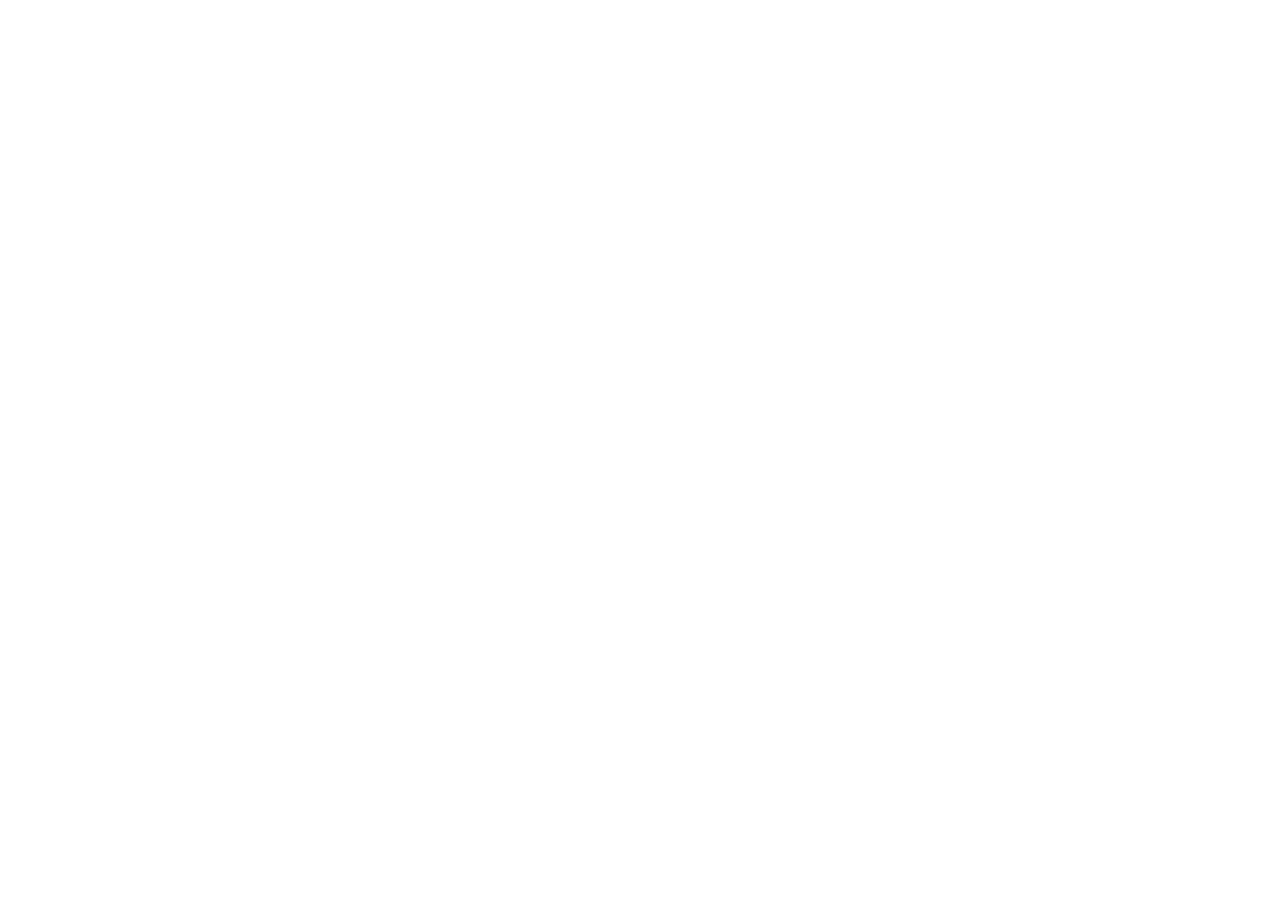
==== index.html @ 52b53ec9 "Публикация v1.31: иконка RMW." ====
<!doctype html>
<html lang="en">
  <head>
    <meta charset="utf-8" />
    <meta httpEquiv="X-UA-Compatible" content="IE=edge" />
    <meta name="viewport" content="width=device-width, initial-scale=1, shrink-to-fit=no" />
    <title>RMW</title>
    <!-- The `react-native-web` recommended style reset: https://necolas.github.io/react-native-web/docs/setup/#root-element -->
    <style id="expo-reset">
      /* These styles make the body full-height */
      html,
      body {
        height: 100%;
      }
      /* These styles disable body scrolling if you are using <ScrollView> */
      body {
        overflow: hidden;
      }
      /* These styles make the root element full-height */
      #root {
        display: flex;
        height: 100%;
        flex: 1;
      }
    </style>
  <link rel="icon" href="/favicon.ico"/><link rel="preload" href="/_expo/static/css/maplibre-gl-251fdbfda84eb147f0a36795135ef43b.css" as="style">
<link rel="stylesheet" href="/_expo/static/css/maplibre-gl-251fdbfda84eb147f0a36795135ef43b.css"><link rel="preload" href="/_expo/static/css/map-dark-45c3548bdc2ced95dfd3811da366f3a2.css" as="style">
<link rel="stylesheet" href="/_expo/static/css/map-dark-45c3548bdc2ced95dfd3811da366f3a2.css"></head>

  <body>
    <!-- Use static rendering with Expo Router to support running without JavaScript. -->
    <noscript> You need to enable JavaScript to run this app. </noscript>
    <!-- The root element for your Expo app. -->
    <div id="root"></div>
  <script src="/_expo/static/js/web/__expo-metro-runtime-8c088df87a31e4e6accd81c554ec290d.js" defer></script><script src="/_expo/static/js/web/__common-2f547bbc6ba97def123bf748707dcc62.js" defer></script><script src="/_expo/static/js/web/index-2c6948ec03e655d6513a2e0ac8541d34.js" defer></script>
</body>
</html>
---- _expo/static/css/maplibre-gl-251fdbfda84eb147f0a36795135ef43b.css ----
.maplibregl-map{-webkit-tap-highlight-color:#0000;font:12px/20px Helvetica Neue,Arial,Helvetica,sans-serif;position:relative;overflow:hidden}.maplibregl-canvas{position:absolute;top:0;left:0}.maplibregl-map:fullscreen{width:100%;height:100%}.maplibregl-ctrl-group button.maplibregl-ctrl-compass{touch-action:none}.maplibregl-canvas-container.maplibregl-interactive,.maplibregl-ctrl-group button.maplibregl-ctrl-compass{cursor:grab;-webkit-user-select:none;user-select:none}.maplibregl-canvas-container.maplibregl-interactive.maplibregl-track-pointer{cursor:pointer}.maplibregl-canvas-container.maplibregl-interactive:active,.maplibregl-ctrl-group button.maplibregl-ctrl-compass:active{cursor:grabbing}.maplibregl-canvas-container.maplibregl-touch-zoom-rotate,.maplibregl-canvas-container.maplibregl-touch-zoom-rotate .maplibregl-canvas{touch-action:pan-x pan-y}.maplibregl-canvas-container.maplibregl-touch-drag-pan,.maplibregl-canvas-container.maplibregl-touch-drag-pan .maplibregl-canvas{touch-action:pinch-zoom}.maplibregl-canvas-container.maplibregl-touch-zoom-rotate.maplibregl-touch-drag-pan,.maplibregl-canvas-container.maplibregl-touch-zoom-rotate.maplibregl-touch-drag-pan .maplibregl-canvas{touch-action:none}.maplibregl-canvas-container.maplibregl-touch-drag-pan.maplibregl-cooperative-gestures,.maplibregl-canvas-container.maplibregl-touch-drag-pan.maplibregl-cooperative-gestures .maplibregl-canvas{touch-action:pan-x pan-y}.maplibregl-ctrl-bottom-left,.maplibregl-ctrl-bottom-right,.maplibregl-ctrl-top-left,.maplibregl-ctrl-top-right{pointer-events:none;z-index:2;position:absolute}.maplibregl-ctrl-top-left{top:0;left:0}.maplibregl-ctrl-top-right{top:0;right:0}.maplibregl-ctrl-bottom-left{bottom:0;left:0}.maplibregl-ctrl-bottom-right{bottom:0;right:0}.maplibregl-ctrl{clear:both;pointer-events:auto;transform:translate(0)}.maplibregl-ctrl-top-left .maplibregl-ctrl{float:left;margin:10px 0 0 10px}.maplibregl-ctrl-top-right .maplibregl-ctrl{float:right;margin:10px 10px 0 0}.maplibregl-ctrl-bottom-left .maplibregl-ctrl{float:left;margin:0 0 10px 10px}.maplibregl-ctrl-bottom-right .maplibregl-ctrl{float:right;margin:0 10px 10px 0}.maplibregl-ctrl-group{background:#fff;border-radius:4px}.maplibregl-ctrl-group:not(:empty){box-shadow:0 0 0 2px #0000001a}@media (forced-colors:active){.maplibregl-ctrl-group:not(:empty){box-shadow:0 0 0 2px buttontext}}.maplibregl-ctrl-group button{box-sizing:border-box;cursor:pointer;background-color:#0000;border:0;outline:none;width:29px;height:29px;padding:0;display:block}.maplibregl-ctrl-group button+button{border-top:1px solid #ddd}.maplibregl-ctrl button .maplibregl-ctrl-icon{background-position:50%;background-repeat:no-repeat;width:100%;height:100%;display:block}@media (forced-colors:active){.maplibregl-ctrl-icon{background-color:#0000}.maplibregl-ctrl-group button+button{border-top:1px solid buttontext}}.maplibregl-ctrl button::-moz-focus-inner{border:0;padding:0}.maplibregl-ctrl-attrib-button:focus,.maplibregl-ctrl-group button:focus{box-shadow:0 0 2px 2px #0096ff}.maplibregl-ctrl button:disabled{cursor:not-allowed}.maplibregl-ctrl button:disabled .maplibregl-ctrl-icon{opacity:.25}@media (hover:hover){.maplibregl-ctrl button:not(:disabled):hover{background-color:#0000000d}}.maplibregl-ctrl button:not(:disabled):active{background-color:#0000000d}.maplibregl-ctrl-group button:focus:focus-visible{box-shadow:0 0 2px 2px #0096ff}.maplibregl-ctrl-group button:focus:not(:focus-visible){box-shadow:none}.maplibregl-ctrl-group button:focus:first-child{border-radius:4px 4px 0 0}.maplibregl-ctrl-group button:focus:last-child{border-radius:0 0 4px 4px}.maplibregl-ctrl-group button:focus:only-child{border-radius:inherit}.maplibregl-ctrl button.maplibregl-ctrl-zoom-out .maplibregl-ctrl-icon{background-image:url("data:image/svg+xml;charset=utf-8,%3Csvg xmlns='http://www.w3.org/2000/svg' width='29' height='29' fill='%23333' viewBox='0 0 29 29'%3E%3Cpath d='M10 13c-.75 0-1.5.75-1.5 1.5S9.25 16 10 16h9c.75 0 1.5-.75 1.5-1.5S19.75 13 19 13z'/%3E%3C/svg%3E")}.maplibregl-ctrl button.maplibregl-ctrl-zoom-in .maplibregl-ctrl-icon{background-image:url("data:image/svg+xml;charset=utf-8,%3Csvg xmlns='http://www.w3.org/2000/svg' width='29' height='29' fill='%23333' viewBox='0 0 29 29'%3E%3Cpath d='M14.5 8.5c-.75 0-1.5.75-1.5 1.5v3h-3c-.75 0-1.5.75-1.5 1.5S9.25 16 10 16h3v3c0 .75.75 1.5 1.5 1.5S16 19.75 16 19v-3h3c.75 0 1.5-.75 1.5-1.5S19.75 13 19 13h-3v-3c0-.75-.75-1.5-1.5-1.5'/%3E%3C/svg%3E")}@media (forced-colors:active){.maplibregl-ctrl button.maplibregl-ctrl-zoom-out .maplibregl-ctrl-icon{background-image:url("data:image/svg+xml;charset=utf-8,%3Csvg xmlns='http://www.w3.org/2000/svg' width='29' height='29' fill='%23fff' viewBox='0 0 29 29'%3E%3Cpath d='M10 13c-.75 0-1.5.75-1.5 1.5S9.25 16 10 16h9c.75 0 1.5-.75 1.5-1.5S19.75 13 19 13z'/%3E%3C/svg%3E")}.maplibregl-ctrl button.maplibregl-ctrl-zoom-in .maplibregl-ctrl-icon{background-image:url("data:image/svg+xml;charset=utf-8,%3Csvg xmlns='http://www.w3.org/2000/svg' width='29' height='29' fill='%23fff' viewBox='0 0 29 29'%3E%3Cpath d='M14.5 8.5c-.75 0-1.5.75-1.5 1.5v3h-3c-.75 0-1.5.75-1.5 1.5S9.25 16 10 16h3v3c0 .75.75 1.5 1.5 1.5S16 19.75 16 19v-3h3c.75 0 1.5-.75 1.5-1.5S19.75 13 19 13h-3v-3c0-.75-.75-1.5-1.5-1.5'/%3E%3C/svg%3E")}}@media (forced-colors:active) and (prefers-color-scheme:light){.maplibregl-ctrl button.maplibregl-ctrl-zoom-out .maplibregl-ctrl-icon{background-image:url("data:image/svg+xml;charset=utf-8,%3Csvg xmlns='http://www.w3.org/2000/svg' width='29' height='29' viewBox='0 0 29 29'%3E%3Cpath d='M10 13c-.75 0-1.5.75-1.5 1.5S9.25 16 10 16h9c.75 0 1.5-.75 1.5-1.5S19.75 13 19 13z'/%3E%3C/svg%3E")}.maplibregl-ctrl button.maplibregl-ctrl-zoom-in .maplibregl-ctrl-icon{background-image:url("data:image/svg+xml;charset=utf-8,%3Csvg xmlns='http://www.w3.org/2000/svg' width='29' height='29' viewBox='0 0 29 29'%3E%3Cpath d='M14.5 8.5c-.75 0-1.5.75-1.5 1.5v3h-3c-.75 0-1.5.75-1.5 1.5S9.25 16 10 16h3v3c0 .75.75 1.5 1.5 1.5S16 19.75 16 19v-3h3c.75 0 1.5-.75 1.5-1.5S19.75 13 19 13h-3v-3c0-.75-.75-1.5-1.5-1.5'/%3E%3C/svg%3E")}}.maplibregl-ctrl button.maplibregl-ctrl-fullscreen .maplibregl-ctrl-icon{background-image:url("data:image/svg+xml;charset=utf-8,%3Csvg xmlns='http://www.w3.org/2000/svg' width='29' height='29' fill='%23333' viewBox='0 0 29 29'%3E%3Cpath d='M24 16v5.5c0 1.75-.75 2.5-2.5 2.5H16v-1l3-1.5-4-5.5 1-1 5.5 4 1.5-3zM6 16l1.5 3 5.5-4 1 1-4 5.5 3 1.5v1H7.5C5.75 24 5 23.25 5 21.5V16zm7-11v1l-3 1.5 4 5.5-1 1-5.5-4L6 13H5V7.5C5 5.75 5.75 5 7.5 5zm11 2.5c0-1.75-.75-2.5-2.5-2.5H16v1l3 1.5-4 5.5 1 1 5.5-4 1.5 3h1z'/%3E%3C/svg%3E")}.maplibregl-ctrl button.maplibregl-ctrl-shrink .maplibregl-ctrl-icon{background-image:url("data:image/svg+xml;charset=utf-8,%3Csvg xmlns='http://www.w3.org/2000/svg' width='29' height='29' viewBox='0 0 29 29'%3E%3Cpath d='M18.5 16c-1.75 0-2.5.75-2.5 2.5V24h1l1.5-3 5.5 4 1-1-4-5.5 3-1.5v-1zM13 18.5c0-1.75-.75-2.5-2.5-2.5H5v1l3 1.5L4 24l1 1 5.5-4 1.5 3h1zm3-8c0 1.75.75 2.5 2.5 2.5H24v-1l-3-1.5L25 5l-1-1-5.5 4L17 5h-1zM10.5 13c1.75 0 2.5-.75 2.5-2.5V5h-1l-1.5 3L5 4 4 5l4 5.5L5 12v1z'/%3E%3C/svg%3E")}@media (forced-colors:active){.maplibregl-ctrl button.maplibregl-ctrl-fullscreen .maplibregl-ctrl-icon{background-image:url("data:image/svg+xml;charset=utf-8,%3Csvg xmlns='http://www.w3.org/2000/svg' width='29' height='29' fill='%23fff' viewBox='0 0 29 29'%3E%3Cpath d='M24 16v5.5c0 1.75-.75 2.5-2.5 2.5H16v-1l3-1.5-4-5.5 1-1 5.5 4 1.5-3zM6 16l1.5 3 5.5-4 1 1-4 5.5 3 1.5v1H7.5C5.75 24 5 23.25 5 21.5V16zm7-11v1l-3 1.5 4 5.5-1 1-5.5-4L6 13H5V7.5C5 5.75 5.75 5 7.5 5zm11 2.5c0-1.75-.75-2.5-2.5-2.5H16v1l3 1.5-4 5.5 1 1 5.5-4 1.5 3h1z'/%3E%3C/svg%3E")}.maplibregl-ctrl button.maplibregl-ctrl-shrink .maplibregl-ctrl-icon{background-image:url("data:image/svg+xml;charset=utf-8,%3Csvg xmlns='http://www.w3.org/2000/svg' width='29' height='29' fill='%23fff' viewBox='0 0 29 29'%3E%3Cpath d='M18.5 16c-1.75 0-2.5.75-2.5 2.5V24h1l1.5-3 5.5 4 1-1-4-5.5 3-1.5v-1zM13 18.5c0-1.75-.75-2.5-2.5-2.5H5v1l3 1.5L4 24l1 1 5.5-4 1.5 3h1zm3-8c0 1.75.75 2.5 2.5 2.5H24v-1l-3-1.5L25 5l-1-1-5.5 4L17 5h-1zM10.5 13c1.75 0 2.5-.75 2.5-2.5V5h-1l-1.5 3L5 4 4 5l4 5.5L5 12v1z'/%3E%3C/svg%3E")}}@media (forced-colors:active) and (prefers-color-scheme:light){.maplibregl-ctrl button.maplibregl-ctrl-fullscreen .maplibregl-ctrl-icon{background-image:url("data:image/svg+xml;charset=utf-8,%3Csvg xmlns='http://www.w3.org/2000/svg' width='29' height='29' viewBox='0 0 29 29'%3E%3Cpath d='M24 16v5.5c0 1.75-.75 2.5-2.5 2.5H16v-1l3-1.5-4-5.5 1-1 5.5 4 1.5-3zM6 16l1.5 3 5.5-4 1 1-4 5.5 3 1.5v1H7.5C5.75 24 5 23.25 5 21.5V16zm7-11v1l-3 1.5 4 5.5-1 1-5.5-4L6 13H5V7.5C5 5.75 5.75 5 7.5 5zm11 2.5c0-1.75-.75-2.5-2.5-2.5H16v1l3 1.5-4 5.5 1 1 5.5-4 1.5 3h1z'/%3E%3C/svg%3E")}.maplibregl-ctrl button.maplibregl-ctrl-shrink .maplibregl-ctrl-icon{background-image:url("data:image/svg+xml;charset=utf-8,%3Csvg xmlns='http://www.w3.org/2000/svg' width='29' height='29' viewBox='0 0 29 29'%3E%3Cpath d='M18.5 16c-1.75 0-2.5.75-2.5 2.5V24h1l1.5-3 5.5 4 1-1-4-5.5 3-1.5v-1zM13 18.5c0-1.75-.75-2.5-2.5-2.5H5v1l3 1.5L4 24l1 1 5.5-4 1.5 3h1zm3-8c0 1.75.75 2.5 2.5 2.5H24v-1l-3-1.5L25 5l-1-1-5.5 4L17 5h-1zM10.5 13c1.75 0 2.5-.75 2.5-2.5V5h-1l-1.5 3L5 4 4 5l4 5.5L5 12v1z'/%3E%3C/svg%3E")}}.maplibregl-ctrl button.maplibregl-ctrl-compass .maplibregl-ctrl-icon{background-image:url("data:image/svg+xml;charset=utf-8,%3Csvg xmlns='http://www.w3.org/2000/svg' width='29' height='29' fill='%23333' viewBox='0 0 29 29'%3E%3Cpath d='m10.5 14 4-8 4 8z'/%3E%3Cpath fill='%23ccc' d='m10.5 16 4 8 4-8z'/%3E%3C/svg%3E")}@media (forced-colors:active){.maplibregl-ctrl button.maplibregl-ctrl-compass .maplibregl-ctrl-icon{background-image:url("data:image/svg+xml;charset=utf-8,%3Csvg xmlns='http://www.w3.org/2000/svg' width='29' height='29' fill='%23fff' viewBox='0 0 29 29'%3E%3Cpath d='m10.5 14 4-8 4 8z'/%3E%3Cpath fill='%23ccc' d='m10.5 16 4 8 4-8z'/%3E%3C/svg%3E")}}@media (forced-colors:active) and (prefers-color-scheme:light){.maplibregl-ctrl button.maplibregl-ctrl-compass .maplibregl-ctrl-icon{background-image:url("data:image/svg+xml;charset=utf-8,%3Csvg xmlns='http://www.w3.org/2000/svg' width='29' height='29' viewBox='0 0 29 29'%3E%3Cpath d='m10.5 14 4-8 4 8z'/%3E%3Cpath fill='%23ccc' d='m10.5 16 4 8 4-8z'/%3E%3C/svg%3E")}}.maplibregl-ctrl button.maplibregl-ctrl-globe .maplibregl-ctrl-icon{background-image:url("data:image/svg+xml;charset=utf-8,%3Csvg xmlns='http://www.w3.org/2000/svg' width='22' height='22' fill='none' stroke='%23333' viewBox='0 0 22 22'%3E%3Ccircle cx='11' cy='11' r='8.5'/%3E%3Cpath d='M17.5 11c0 4.819-3.02 8.5-6.5 8.5S4.5 15.819 4.5 11 7.52 2.5 11 2.5s6.5 3.681 6.5 8.5Z'/%3E%3Cpath d='M13.5 11c0 2.447-.331 4.64-.853 6.206-.262.785-.562 1.384-.872 1.777-.314.399-.58.517-.775.517s-.461-.118-.775-.517c-.31-.393-.61-.992-.872-1.777C8.831 15.64 8.5 13.446 8.5 11s.331-4.64.853-6.206c.262-.785.562-1.384.872-1.777.314-.399.58-.517.775-.517s.461.118.775.517c.31.393.61.992.872 1.777.522 1.565.853 3.76.853 6.206Z'/%3E%3Cpath d='M11 7.5c-1.909 0-3.622-.166-4.845-.428-.616-.132-1.08-.283-1.379-.434a1.3 1.3 0 0 1-.224-.138q.07-.058.224-.138c.299-.151.763-.302 1.379-.434C7.378 5.666 9.091 5.5 11 5.5s3.622.166 4.845.428c.616.132 1.08.283 1.379.434.105.053.177.1.224.138q-.07.058-.224.138c-.299.151-.763.302-1.379.434-1.223.262-2.936.428-4.845.428ZM4.486 6.436ZM11 16.5c-1.909 0-3.622-.166-4.845-.428-.616-.132-1.08-.283-1.379-.434a1.3 1.3 0 0 1-.224-.138 1.3 1.3 0 0 1 .224-.138c.299-.151.763-.302 1.379-.434C7.378 14.666 9.091 14.5 11 14.5s3.622.166 4.845.428c.616.132 1.08.283 1.379.434.105.053.177.1.224.138a1.3 1.3 0 0 1-.224.138c-.299.151-.763.302-1.379.434-1.223.262-2.936.428-4.845.428Zm-6.514-1.064ZM11 12.5c-2.46 0-4.672-.222-6.255-.574-.796-.177-1.406-.38-1.805-.59a1.5 1.5 0 0 1-.39-.272.3.3 0 0 1-.047-.064.3.3 0 0 1 .048-.064c.066-.073.189-.167.389-.272.399-.21 1.009-.413 1.805-.59C6.328 9.722 8.54 9.5 11 9.5s4.672.222 6.256.574c.795.177 1.405.38 1.804.59.2.105.323.2.39.272a.3.3 0 0 1 .047.064.3.3 0 0 1-.048.064 1.4 1.4 0 0 1-.389.272c-.399.21-1.009.413-1.804.59-1.584.352-3.796.574-6.256.574Zm-8.501-1.51v.002zm0 .018v.002zm17.002.002v-.002zm0-.018v-.002z'/%3E%3C/svg%3E")}.maplibregl-ctrl button.maplibregl-ctrl-globe-enabled .maplibregl-ctrl-icon{background-image:url("data:image/svg+xml;charset=utf-8,%3Csvg xmlns='http://www.w3.org/2000/svg' width='22' height='22' fill='none' stroke='%2333b5e5' viewBox='0 0 22 22'%3E%3Ccircle cx='11' cy='11' r='8.5'/%3E%3Cpath d='M17.5 11c0 4.819-3.02 8.5-6.5 8.5S4.5 15.819 4.5 11 7.52 2.5 11 2.5s6.5 3.681 6.5 8.5Z'/%3E%3Cpath d='M13.5 11c0 2.447-.331 4.64-.853 6.206-.262.785-.562 1.384-.872 1.777-.314.399-.58.517-.775.517s-.461-.118-.775-.517c-.31-.393-.61-.992-.872-1.777C8.831 15.64 8.5 13.446 8.5 11s.331-4.64.853-6.206c.262-.785.562-1.384.872-1.777.314-.399.58-.517.775-.517s.461.118.775.517c.31.393.61.992.872 1.777.522 1.565.853 3.76.853 6.206Z'/%3E%3Cpath d='M11 7.5c-1.909 0-3.622-.166-4.845-.428-.616-.132-1.08-.283-1.379-.434a1.3 1.3 0 0 1-.224-.138q.07-.058.224-.138c.299-.151.763-.302 1.379-.434C7.378 5.666 9.091 5.5 11 5.5s3.622.166 4.845.428c.616.132 1.08.283 1.379.434.105.053.177.1.224.138q-.07.058-.224.138c-.299.151-.763.302-1.379.434-1.223.262-2.936.428-4.845.428ZM4.486 6.436ZM11 16.5c-1.909 0-3.622-.166-4.845-.428-.616-.132-1.08-.283-1.379-.434a1.3 1.3 0 0 1-.224-.138 1.3 1.3 0 0 1 .224-.138c.299-.151.763-.302 1.379-.434C7.378 14.666 9.091 14.5 11 14.5s3.622.166 4.845.428c.616.132 1.08.283 1.379.434.105.053.177.1.224.138a1.3 1.3 0 0 1-.224.138c-.299.151-.763.302-1.379.434-1.223.262-2.936.428-4.845.428Zm-6.514-1.064ZM11 12.5c-2.46 0-4.672-.222-6.255-.574-.796-.177-1.406-.38-1.805-.59a1.5 1.5 0 0 1-.39-.272.3.3 0 0 1-.047-.064.3.3 0 0 1 .048-.064c.066-.073.189-.167.389-.272.399-.21 1.009-.413 1.805-.59C6.328 9.722 8.54 9.5 11 9.5s4.672.222 6.256.574c.795.177 1.405.38 1.804.59.2.105.323.2.39.272a.3.3 0 0 1 .047.064.3.3 0 0 1-.048.064 1.4 1.4 0 0 1-.389.272c-.399.21-1.009.413-1.804.59-1.584.352-3.796.574-6.256.574Zm-8.501-1.51v.002zm0 .018v.002zm17.002.002v-.002zm0-.018v-.002z'/%3E%3C/svg%3E")}.maplibregl-ctrl button.maplibregl-ctrl-terrain .maplibregl-ctrl-icon{background-image:url("data:image/svg+xml;charset=utf-8,%3Csvg xmlns='http://www.w3.org/2000/svg' width='22' height='22' fill='%23333' viewBox='0 0 22 22'%3E%3Cpath d='m1.754 13.406 4.453-4.851 3.09 3.09 3.281 3.277.969-.969-3.309-3.312 3.844-4.121 6.148 6.886h1.082v-.855l-7.207-8.07-4.84 5.187L6.169 6.57l-5.48 5.965v.871ZM.688 16.844h20.625v1.375H.688Zm0 0'/%3E%3C/svg%3E")}.maplibregl-ctrl button.maplibregl-ctrl-terrain-enabled .maplibregl-ctrl-icon{background-image:url("data:image/svg+xml;charset=utf-8,%3Csvg xmlns='http://www.w3.org/2000/svg' width='22' height='22' fill='%2333b5e5' viewBox='0 0 22 22'%3E%3Cpath d='m1.754 13.406 4.453-4.851 3.09 3.09 3.281 3.277.969-.969-3.309-3.312 3.844-4.121 6.148 6.886h1.082v-.855l-7.207-8.07-4.84 5.187L6.169 6.57l-5.48 5.965v.871ZM.688 16.844h20.625v1.375H.688Zm0 0'/%3E%3C/svg%3E")}.maplibregl-ctrl button.maplibregl-ctrl-geolocate .maplibregl-ctrl-icon{background-image:url("data:image/svg+xml;charset=utf-8,%3Csvg xmlns='http://www.w3.org/2000/svg' width='29' height='29' fill='%23333' viewBox='0 0 20 20'%3E%3Cpath d='M10 4C9 4 9 5 9 5v.1A5 5 0 0 0 5.1 9H5s-1 0-1 1 1 1 1 1h.1A5 5 0 0 0 9 14.9v.1s0 1 1 1 1-1 1-1v-.1a5 5 0 0 0 3.9-3.9h.1s1 0 1-1-1-1-1-1h-.1A5 5 0 0 0 11 5.1V5s0-1-1-1m0 2.5a3.5 3.5 0 1 1 0 7 3.5 3.5 0 1 1 0-7'/%3E%3Ccircle cx='10' cy='10' r='2'/%3E%3C/svg%3E")}.maplibregl-ctrl button.maplibregl-ctrl-geolocate:disabled .maplibregl-ctrl-icon{background-image:url("data:image/svg+xml;charset=utf-8,%3Csvg xmlns='http://www.w3.org/2000/svg' width='29' height='29' fill='%23aaa' viewBox='0 0 20 20'%3E%3Cpath d='M10 4C9 4 9 5 9 5v.1A5 5 0 0 0 5.1 9H5s-1 0-1 1 1 1 1 1h.1A5 5 0 0 0 9 14.9v.1s0 1 1 1 1-1 1-1v-.1a5 5 0 0 0 3.9-3.9h.1s1 0 1-1-1-1-1-1h-.1A5 5 0 0 0 11 5.1V5s0-1-1-1m0 2.5a3.5 3.5 0 1 1 0 7 3.5 3.5 0 1 1 0-7'/%3E%3Ccircle cx='10' cy='10' r='2'/%3E%3Cpath fill='red' d='m14 5 1 1-9 9-1-1z'/%3E%3C/svg%3E")}.maplibregl-ctrl button.maplibregl-ctrl-geolocate.maplibregl-ctrl-geolocate-active .maplibregl-ctrl-icon{background-image:url("data:image/svg+xml;charset=utf-8,%3Csvg xmlns='http://www.w3.org/2000/svg' width='29' height='29' fill='%2333b5e5' viewBox='0 0 20 20'%3E%3Cpath d='M10 4C9 4 9 5 9 5v.1A5 5 0 0 0 5.1 9H5s-1 0-1 1 1 1 1 1h.1A5 5 0 0 0 9 14.9v.1s0 1 1 1 1-1 1-1v-.1a5 5 0 0 0 3.9-3.9h.1s1 0 1-1-1-1-1-1h-.1A5 5 0 0 0 11 5.1V5s0-1-1-1m0 2.5a3.5 3.5 0 1 1 0 7 3.5 3.5 0 1 1 0-7'/%3E%3Ccircle cx='10' cy='10' r='2'/%3E%3C/svg%3E")}.maplibregl-ctrl button.maplibregl-ctrl-geolocate.maplibregl-ctrl-geolocate-active-error .maplibregl-ctrl-icon{background-image:url("data:image/svg+xml;charset=utf-8,%3Csvg xmlns='http://www.w3.org/2000/svg' width='29' height='29' fill='%23e58978' viewBox='0 0 20 20'%3E%3Cpath d='M10 4C9 4 9 5 9 5v.1A5 5 0 0 0 5.1 9H5s-1 0-1 1 1 1 1 1h.1A5 5 0 0 0 9 14.9v.1s0 1 1 1 1-1 1-1v-.1a5 5 0 0 0 3.9-3.9h.1s1 0 1-1-1-1-1-1h-.1A5 5 0 0 0 11 5.1V5s0-1-1-1m0 2.5a3.5 3.5 0 1 1 0 7 3.5 3.5 0 1 1 0-7'/%3E%3Ccircle cx='10' cy='10' r='2'/%3E%3C/svg%3E")}.maplibregl-ctrl button.maplibregl-ctrl-geolocate.maplibregl-ctrl-geolocate-background .maplibregl-ctrl-icon{background-image:url("data:image/svg+xml;charset=utf-8,%3Csvg xmlns='http://www.w3.org/2000/svg' width='29' height='29' fill='%2333b5e5' viewBox='0 0 20 20'%3E%3Cpath d='M10 4C9 4 9 5 9 5v.1A5 5 0 0 0 5.1 9H5s-1 0-1 1 1 1 1 1h.1A5 5 0 0 0 9 14.9v.1s0 1 1 1 1-1 1-1v-.1a5 5 0 0 0 3.9-3.9h.1s1 0 1-1-1-1-1-1h-.1A5 5 0 0 0 11 5.1V5s0-1-1-1m0 2.5a3.5 3.5 0 1 1 0 7 3.5 3.5 0 1 1 0-7'/%3E%3C/svg%3E")}.maplibregl-ctrl button.maplibregl-ctrl-geolocate.maplibregl-ctrl-geolocate-background-error .maplibregl-ctrl-icon{background-image:url("data:image/svg+xml;charset=utf-8,%3Csvg xmlns='http://www.w3.org/2000/svg' width='29' height='29' fill='%23e54e33' viewBox='0 0 20 20'%3E%3Cpath d='M10 4C9 4 9 5 9 5v.1A5 5 0 0 0 5.1 9H5s-1 0-1 1 1 1 1 1h.1A5 5 0 0 0 9 14.9v.1s0 1 1 1 1-1 1-1v-.1a5 5 0 0 0 3.9-3.9h.1s1 0 1-1-1-1-1-1h-.1A5 5 0 0 0 11 5.1V5s0-1-1-1m0 2.5a3.5 3.5 0 1 1 0 7 3.5 3.5 0 1 1 0-7'/%3E%3C/svg%3E")}.maplibregl-ctrl button.maplibregl-ctrl-geolocate.maplibregl-ctrl-geolocate-waiting .maplibregl-ctrl-icon{animation:2s linear infinite maplibregl-spin}@media (forced-colors:active){.maplibregl-ctrl button.maplibregl-ctrl-geolocate .maplibregl-ctrl-icon{background-image:url("data:image/svg+xml;charset=utf-8,%3Csvg xmlns='http://www.w3.org/2000/svg' width='29' height='29' fill='%23fff' viewBox='0 0 20 20'%3E%3Cpath d='M10 4C9 4 9 5 9 5v.1A5 5 0 0 0 5.1 9H5s-1 0-1 1 1 1 1 1h.1A5 5 0 0 0 9 14.9v.1s0 1 1 1 1-1 1-1v-.1a5 5 0 0 0 3.9-3.9h.1s1 0 1-1-1-1-1-1h-.1A5 5 0 0 0 11 5.1V5s0-1-1-1m0 2.5a3.5 3.5 0 1 1 0 7 3.5 3.5 0 1 1 0-7'/%3E%3Ccircle cx='10' cy='10' r='2'/%3E%3C/svg%3E")}.maplibregl-ctrl button.maplibregl-ctrl-geolocate:disabled .maplibregl-ctrl-icon{background-image:url("data:image/svg+xml;charset=utf-8,%3Csvg xmlns='http://www.w3.org/2000/svg' width='29' height='29' fill='%23999' viewBox='0 0 20 20'%3E%3Cpath d='M10 4C9 4 9 5 9 5v.1A5 5 0 0 0 5.1 9H5s-1 0-1 1 1 1 1 1h.1A5 5 0 0 0 9 14.9v.1s0 1 1 1 1-1 1-1v-.1a5 5 0 0 0 3.9-3.9h.1s1 0 1-1-1-1-1-1h-.1A5 5 0 0 0 11 5.1V5s0-1-1-1m0 2.5a3.5 3.5 0 1 1 0 7 3.5 3.5 0 1 1 0-7'/%3E%3Ccircle cx='10' cy='10' r='2'/%3E%3Cpath fill='red' d='m14 5 1 1-9 9-1-1z'/%3E%3C/svg%3E")}.maplibregl-ctrl button.maplibregl-ctrl-geolocate.maplibregl-ctrl-geolocate-active .maplibregl-ctrl-icon{background-image:url("data:image/svg+xml;charset=utf-8,%3Csvg xmlns='http://www.w3.org/2000/svg' width='29' height='29' fill='%2333b5e5' viewBox='0 0 20 20'%3E%3Cpath d='M10 4C9 4 9 5 9 5v.1A5 5 0 0 0 5.1 9H5s-1 0-1 1 1 1 1 1h.1A5 5 0 0 0 9 14.9v.1s0 1 1 1 1-1 1-1v-.1a5 5 0 0 0 3.9-3.9h.1s1 0 1-1-1-1-1-1h-.1A5 5 0 0 0 11 5.1V5s0-1-1-1m0 2.5a3.5 3.5 0 1 1 0 7 3.5 3.5 0 1 1 0-7'/%3E%3Ccircle cx='10' cy='10' r='2'/%3E%3C/svg%3E")}.maplibregl-ctrl button.maplibregl-ctrl-geolocate.maplibregl-ctrl-geolocate-active-error .maplibregl-ctrl-icon{background-image:url("data:image/svg+xml;charset=utf-8,%3Csvg xmlns='http://www.w3.org/2000/svg' width='29' height='29' fill='%23e58978' viewBox='0 0 20 20'%3E%3Cpath d='M10 4C9 4 9 5 9 5v.1A5 5 0 0 0 5.1 9H5s-1 0-1 1 1 1 1 1h.1A5 5 0 0 0 9 14.9v.1s0 1 1 1 1-1 1-1v-.1a5 5 0 0 0 3.9-3.9h.1s1 0 1-1-1-1-1-1h-.1A5 5 0 0 0 11 5.1V5s0-1-1-1m0 2.5a3.5 3.5 0 1 1 0 7 3.5 3.5 0 1 1 0-7'/%3E%3Ccircle cx='10' cy='10' r='2'/%3E%3C/svg%3E")}.maplibregl-ctrl button.maplibregl-ctrl-geolocate.maplibregl-ctrl-geolocate-background .maplibregl-ctrl-icon{background-image:url("data:image/svg+xml;charset=utf-8,%3Csvg xmlns='http://www.w3.org/2000/svg' width='29' height='29' fill='%2333b5e5' viewBox='0 0 20 20'%3E%3Cpath d='M10 4C9 4 9 5 9 5v.1A5 5 0 0 0 5.1 9H5s-1 0-1 1 1 1 1 1h.1A5 5 0 0 0 9 14.9v.1s0 1 1 1 1-1 1-1v-.1a5 5 0 0 0 3.9-3.9h.1s1 0 1-1-1-1-1-1h-.1A5 5 0 0 0 11 5.1V5s0-1-1-1m0 2.5a3.5 3.5 0 1 1 0 7 3.5 3.5 0 1 1 0-7'/%3E%3C/svg%3E")}.maplibregl-ctrl button.maplibregl-ctrl-geolocate.maplibregl-ctrl-geolocate-background-error .maplibregl-ctrl-icon{background-image:url("data:image/svg+xml;charset=utf-8,%3Csvg xmlns='http://www.w3.org/2000/svg' width='29' height='29' fill='%23e54e33' viewBox='0 0 20 20'%3E%3Cpath d='M10 4C9 4 9 5 9 5v.1A5 5 0 0 0 5.1 9H5s-1 0-1 1 1 1 1 1h.1A5 5 0 0 0 9 14.9v.1s0 1 1 1 1-1 1-1v-.1a5 5 0 0 0 3.9-3.9h.1s1 0 1-1-1-1-1-1h-.1A5 5 0 0 0 11 5.1V5s0-1-1-1m0 2.5a3.5 3.5 0 1 1 0 7 3.5 3.5 0 1 1 0-7'/%3E%3C/svg%3E")}}@media (forced-colors:active) and (prefers-color-scheme:light){.maplibregl-ctrl button.maplibregl-ctrl-geolocate .maplibregl-ctrl-icon{background-image:url("data:image/svg+xml;charset=utf-8,%3Csvg xmlns='http://www.w3.org/2000/svg' width='29' height='29' viewBox='0 0 20 20'%3E%3Cpath d='M10 4C9 4 9 5 9 5v.1A5 5 0 0 0 5.1 9H5s-1 0-1 1 1 1 1 1h.1A5 5 0 0 0 9 14.9v.1s0 1 1 1 1-1 1-1v-.1a5 5 0 0 0 3.9-3.9h.1s1 0 1-1-1-1-1-1h-.1A5 5 0 0 0 11 5.1V5s0-1-1-1m0 2.5a3.5 3.5 0 1 1 0 7 3.5 3.5 0 1 1 0-7'/%3E%3Ccircle cx='10' cy='10' r='2'/%3E%3C/svg%3E")}.maplibregl-ctrl button.maplibregl-ctrl-geolocate:disabled .maplibregl-ctrl-icon{background-image:url("data:image/svg+xml;charset=utf-8,%3Csvg xmlns='http://www.w3.org/2000/svg' width='29' height='29' fill='%23666' viewBox='0 0 20 20'%3E%3Cpath d='M10 4C9 4 9 5 9 5v.1A5 5 0 0 0 5.1 9H5s-1 0-1 1 1 1 1 1h.1A5 5 0 0 0 9 14.9v.1s0 1 1 1 1-1 1-1v-.1a5 5 0 0 0 3.9-3.9h.1s1 0 1-1-1-1-1-1h-.1A5 5 0 0 0 11 5.1V5s0-1-1-1m0 2.5a3.5 3.5 0 1 1 0 7 3.5 3.5 0 1 1 0-7'/%3E%3Ccircle cx='10' cy='10' r='2'/%3E%3Cpath fill='red' d='m14 5 1 1-9 9-1-1z'/%3E%3C/svg%3E")}}@keyframes maplibregl-spin{0%{transform:rotate(0)}to{transform:rotate(1turn)}}a.maplibregl-ctrl-logo{cursor:pointer;background-image:url("data:image/svg+xml;charset=utf-8,%3Csvg xmlns='http://www.w3.org/2000/svg' width='88' height='23' fill='none'%3E%3Cpath fill='%23000' fill-opacity='.4' fill-rule='evenodd' d='M17.408 16.796h-1.827l2.501-12.095h.198l3.324 6.533.988 2.19.988-2.19 3.258-6.533h.181l2.6 12.095h-1.81l-1.218-5.644-.362-1.71-.658 1.71-2.929 5.644h-.098l-2.914-5.644-.757-1.71-.345 1.71zm1.958-3.42-.726 3.663a1.255 1.255 0 0 1-1.232 1.011h-1.827a1.255 1.255 0 0 1-1.229-1.509l2.501-12.095a1.255 1.255 0 0 1 1.23-1.001h.197a1.25 1.25 0 0 1 1.12.685l3.19 6.273 3.125-6.263a1.25 1.25 0 0 1 1.123-.695h.181a1.255 1.255 0 0 1 1.227.991l1.443 6.71a5 5 0 0 1 .314-.787l.009-.016a4.6 4.6 0 0 1 1.777-1.887c.782-.46 1.668-.667 2.611-.667a4.6 4.6 0 0 1 1.7.32l.306.134c.21-.16.474-.256.759-.256h1.694a1.255 1.255 0 0 1 1.212.925 1.255 1.255 0 0 1 1.212-.925h1.711c.284 0 .545.094.755.252.613-.3 1.312-.45 2.075-.45 1.356 0 2.557.445 3.482 1.4q.47.48.763 1.064V4.701a1.255 1.255 0 0 1 1.255-1.255h1.86A1.255 1.255 0 0 1 54.44 4.7v9.194h2.217c.19 0 .37.043.532.118v-4.77c0-.356.147-.678.385-.906a2.42 2.42 0 0 1-.682-1.71c0-.665.267-1.253.735-1.7a2.45 2.45 0 0 1 1.722-.674 2.43 2.43 0 0 1 1.705.675q.318.302.504.683V4.7a1.255 1.255 0 0 1 1.255-1.255h1.744A1.255 1.255 0 0 1 65.812 4.7v3.335a4.8 4.8 0 0 1 1.526-.246c.938 0 1.817.214 2.59.69a4.47 4.47 0 0 1 1.67 1.743v-.98a1.255 1.255 0 0 1 1.256-1.256h1.777c.233 0 .451.064.639.174a3.4 3.4 0 0 1 1.567-.372c.346 0 .861.02 1.285.232a1.25 1.25 0 0 1 .689 1.004 4.7 4.7 0 0 1 .853-.588c.795-.44 1.675-.647 2.61-.647 1.385 0 2.65.39 3.525 1.396.836.938 1.168 2.173 1.168 3.528q-.001.515-.056 1.051a1.255 1.255 0 0 1-.947 1.09l.408.952a1.255 1.255 0 0 1-.477 1.552c-.418.268-.92.463-1.458.612-.613.171-1.304.244-2.049.244-1.06 0-2.043-.207-2.886-.698l-.015-.008c-.798-.48-1.419-1.135-1.818-1.963l-.004-.008a5.8 5.8 0 0 1-.548-2.512q0-.429.053-.843a1.3 1.3 0 0 1-.333-.086l-.166-.004c-.223 0-.426.062-.643.228-.03.024-.142.139-.142.59v3.883a1.255 1.255 0 0 1-1.256 1.256h-1.777a1.255 1.255 0 0 1-1.256-1.256V15.69l-.032.057a4.8 4.8 0 0 1-1.86 1.833 5.04 5.04 0 0 1-2.484.634 4.5 4.5 0 0 1-1.935-.424 1.25 1.25 0 0 1-.764.258h-1.71a1.255 1.255 0 0 1-1.256-1.255V7.687a2.4 2.4 0 0 1-.428.625c.253.23.412.561.412.93v7.553a1.255 1.255 0 0 1-1.256 1.255h-1.843a1.25 1.25 0 0 1-.894-.373c-.228.23-.544.373-.894.373H51.32a1.255 1.255 0 0 1-1.256-1.255v-1.251l-.061.117a4.7 4.7 0 0 1-1.782 1.884 4.77 4.77 0 0 1-2.485.67 5.6 5.6 0 0 1-1.485-.188l.009 2.764a1.255 1.255 0 0 1-1.255 1.259h-1.729a1.255 1.255 0 0 1-1.255-1.255v-3.537a1.255 1.255 0 0 1-1.167.793h-1.679a1.25 1.25 0 0 1-.77-.263 4.5 4.5 0 0 1-1.945.429c-.885 0-1.724-.21-2.495-.632l-.017-.01a5 5 0 0 1-1.081-.836 1.255 1.255 0 0 1-1.254 1.312h-1.81a1.255 1.255 0 0 1-1.228-.99l-.782-3.625-2.044 3.939a1.25 1.25 0 0 1-1.115.676h-.098a1.25 1.25 0 0 1-1.116-.68l-2.061-3.994zM35.92 16.63l.207-.114.223-.15q.493-.356.735-.785l.061-.118.033 1.332h1.678V9.242h-1.694l-.033 1.267q-.133-.329-.526-.658l-.032-.028a3.2 3.2 0 0 0-.668-.428l-.27-.12a3.3 3.3 0 0 0-1.235-.23q-1.136-.001-1.974.493a3.36 3.36 0 0 0-1.3 1.382q-.445.89-.444 2.074 0 1.2.51 2.107a3.8 3.8 0 0 0 1.382 1.381 3.9 3.9 0 0 0 1.893.477q.795 0 1.455-.33zm-2.789-5.38q-.576.675-.575 1.762 0 1.102.559 1.794.576.675 1.645.675a2.25 2.25 0 0 0 .934-.19 2.2 2.2 0 0 0 .468-.29l.178-.161a2.2 2.2 0 0 0 .397-.561q.244-.5.244-1.15v-.115q0-.708-.296-1.267l-.043-.077a2.2 2.2 0 0 0-.633-.709l-.13-.086-.047-.028a2.1 2.1 0 0 0-1.073-.285q-1.052 0-1.629.692zm2.316 2.706c.163-.17.28-.407.28-.83v-.114c0-.292-.06-.508-.15-.68a.96.96 0 0 0-.353-.389.85.85 0 0 0-.464-.127c-.4 0-.56.114-.664.239l-.01.012c-.148.174-.275.45-.275.945 0 .506.122.801.27.99.097.11.266.224.68.224.303 0 .504-.09.687-.269zm7.545 1.705a2.6 2.6 0 0 0 .331.423q.319.33.755.548l.173.074q.65.255 1.49.255 1.02 0 1.844-.493a3.45 3.45 0 0 0 1.316-1.4q.493-.904.493-2.089 0-1.909-.988-2.913-.988-1.02-2.584-1.02-.898 0-1.575.347a3 3 0 0 0-.415.262l-.199.166a3.4 3.4 0 0 0-.64.82V9.242h-1.712v11.553h1.729l-.017-5.134zm.53-1.138q.206.29.48.5l.155.11.053.034q.51.296 1.119.297 1.07 0 1.645-.675.577-.69.576-1.762 0-1.119-.576-1.777-.558-.675-1.645-.675-.435 0-.835.16a2 2 0 0 0-.284.136 2 2 0 0 0-.363.254 2.2 2.2 0 0 0-.46.569l-.082.162a2.6 2.6 0 0 0-.213 1.072v.115q0 .707.296 1.267l.135.211zm.964-.818a1.1 1.1 0 0 0 .367.385.94.94 0 0 0 .476.118c.423 0 .59-.117.687-.23.159-.194.28-.478.28-.95 0-.53-.133-.8-.266-.952l-.021-.025c-.078-.094-.231-.221-.68-.221a1 1 0 0 0-.503.135l-.012.007a.86.86 0 0 0-.335.343c-.073.133-.132.324-.132.614v.115a1.4 1.4 0 0 0 .14.66zm15.7-6.222q.347-.346.346-.856a1.05 1.05 0 0 0-.345-.79 1.18 1.18 0 0 0-.84-.329q-.51 0-.855.33a1.05 1.05 0 0 0-.346.79q0 .51.346.855.345.346.856.346.51 0 .839-.346zm4.337 9.314.033-1.332q.191.403.59.747l.098.081a4 4 0 0 0 .316.224l.223.122a3.2 3.2 0 0 0 1.44.322 3.8 3.8 0 0 0 1.875-.477 3.5 3.5 0 0 0 1.382-1.366q.527-.89.526-2.09 0-1.184-.444-2.073a3.24 3.24 0 0 0-1.283-1.399q-.823-.51-1.942-.51a3.5 3.5 0 0 0-1.527.344l-.086.043-.165.09a3 3 0 0 0-.33.214q-.432.315-.656.707a2 2 0 0 0-.099.198l.082-1.283V4.701h-1.744v12.095zm.473-2.509a2.5 2.5 0 0 0 .566.7q.117.098.245.18l.144.08a2.1 2.1 0 0 0 .975.232q1.07 0 1.645-.675.576-.69.576-1.778 0-1.102-.576-1.777-.56-.691-1.645-.692a2.2 2.2 0 0 0-1.015.235q-.22.113-.415.282l-.15.142a2.1 2.1 0 0 0-.42.594q-.223.479-.223 1.1v.115q0 .705.293 1.26zm2.616-.293c.157-.191.28-.479.28-.967 0-.51-.13-.79-.276-.961l-.021-.026c-.082-.1-.232-.225-.67-.225a.87.87 0 0 0-.681.279l-.012.011c-.154.155-.274.38-.274.807v.115c0 .285.057.499.144.669a1.1 1.1 0 0 0 .367.405c.137.082.28.123.455.123.423 0 .59-.118.686-.23zm8.266-3.013q.345-.13.724-.14l.069-.002q.493 0 .642.099l.247-1.794q-.196-.099-.717-.099a2.3 2.3 0 0 0-.545.063 2 2 0 0 0-.411.148 2.2 2.2 0 0 0-.4.249 2.5 2.5 0 0 0-.485.499 2.7 2.7 0 0 0-.32.581l-.05.137v-1.48h-1.778v7.553h1.777v-3.884q0-.546.159-.943a1.5 1.5 0 0 1 .466-.636 2.5 2.5 0 0 1 .399-.253 2 2 0 0 1 .224-.099zm9.784 2.656.05-.922q0-1.743-.856-2.698-.838-.97-2.584-.97-1.119-.001-2.007.493a3.46 3.46 0 0 0-1.4 1.382q-.493.906-.493 2.106 0 1.07.428 1.975.428.89 1.332 1.432.906.526 2.255.526.973 0 1.668-.185l.044-.012.135-.04q.613-.184.984-.421l-.542-1.267q-.3.162-.642.274l-.297.087q-.51.131-1.3.131-.954 0-1.497-.444a1.6 1.6 0 0 1-.192-.193q-.366-.44-.512-1.234l-.004-.021zm-5.427-1.256-.003.022h3.752v-.138q-.011-.727-.288-1.118a1 1 0 0 0-.156-.176q-.46-.428-1.316-.428-.986 0-1.494.604-.379.45-.494 1.234zm-27.053 2.77V4.7h-1.86v12.095h5.333V15.15zm7.103-5.908v7.553h-1.843V9.242h1.843z'/%3E%3Cpath fill='%23fff' d='m19.63 11.151-.757-1.71-.345 1.71-1.12 5.644h-1.827L18.083 4.7h.197l3.325 6.533.988 2.19.988-2.19L26.839 4.7h.181l2.6 12.095h-1.81l-1.218-5.644-.362-1.71-.658 1.71-2.93 5.644h-.098l-2.913-5.644zm14.836 5.81q-1.02 0-1.893-.478a3.8 3.8 0 0 1-1.381-1.382q-.51-.906-.51-2.106 0-1.185.444-2.074a3.36 3.36 0 0 1 1.3-1.382q.839-.494 1.974-.494a3.3 3.3 0 0 1 1.234.231 3.3 3.3 0 0 1 .97.575q.396.33.527.659l.033-1.267h1.694v7.553H37.18l-.033-1.332q-.279.593-1.02 1.053a3.17 3.17 0 0 1-1.662.444zm.296-1.482q.938 0 1.58-.642.642-.66.642-1.711v-.115q0-.708-.296-1.267a2.2 2.2 0 0 0-.807-.872 2.1 2.1 0 0 0-1.119-.313q-1.053 0-1.629.692-.575.675-.575 1.76 0 1.103.559 1.795.577.675 1.645.675zm6.521-6.237h1.711v1.4q.906-1.597 2.83-1.597 1.596 0 2.584 1.02.988 1.005.988 2.914 0 1.185-.493 2.09a3.46 3.46 0 0 1-1.316 1.399 3.5 3.5 0 0 1-1.844.493q-.954 0-1.662-.329a2.67 2.67 0 0 1-1.086-.97l.017 5.134h-1.728zm4.048 6.22q1.07 0 1.645-.674.577-.69.576-1.762 0-1.119-.576-1.777-.558-.675-1.645-.675-.592 0-1.12.296-.51.28-.822.823-.296.527-.296 1.234v.115q0 .708.296 1.267.313.543.823.855.51.296 1.119.297z'/%3E%3Cpath fill='%23e1e3e9' d='M51.325 4.7h1.86v10.45h3.473v1.646h-5.333zm7.12 4.542h1.843v7.553h-1.843zm.905-1.415a1.16 1.16 0 0 1-.856-.346 1.17 1.17 0 0 1-.346-.856 1.05 1.05 0 0 1 .346-.79q.346-.329.856-.329.494 0 .839.33a1.05 1.05 0 0 1 .345.79 1.16 1.16 0 0 1-.345.855q-.33.346-.84.346zm7.875 9.133a3.17 3.17 0 0 1-1.662-.444q-.723-.46-1.004-1.053l-.033 1.332h-1.71V4.701h1.743v4.657l-.082 1.283q.279-.658 1.086-1.119a3.5 3.5 0 0 1 1.778-.477q1.119 0 1.942.51a3.24 3.24 0 0 1 1.283 1.4q.445.888.444 2.072 0 1.201-.526 2.09a3.5 3.5 0 0 1-1.382 1.366 3.8 3.8 0 0 1-1.876.477zm-.296-1.481q1.069 0 1.645-.675.577-.69.577-1.778 0-1.102-.577-1.776-.56-.691-1.645-.692a2.12 2.12 0 0 0-1.58.659q-.642.641-.642 1.694v.115q0 .71.296 1.267a2.4 2.4 0 0 0 .807.872 2.1 2.1 0 0 0 1.119.313zm5.927-6.237h1.777v1.481q.263-.757.856-1.217a2.14 2.14 0 0 1 1.349-.46q.527 0 .724.098l-.247 1.794q-.149-.099-.642-.099-.774 0-1.416.494-.626.493-.626 1.58v3.883h-1.777V9.242zm9.534 7.718q-1.35 0-2.255-.526-.904-.543-1.332-1.432a4.6 4.6 0 0 1-.428-1.975q0-1.2.493-2.106a3.46 3.46 0 0 1 1.4-1.382q.889-.495 2.007-.494 1.744 0 2.584.97.855.956.856 2.7 0 .444-.05.92h-5.43q.18 1.005.708 1.45.542.443 1.497.443.79 0 1.3-.131a4 4 0 0 0 .938-.362l.542 1.267q-.411.263-1.119.46-.708.198-1.711.197zm1.596-4.558q.016-1.02-.444-1.432-.46-.428-1.316-.428-1.728 0-1.991 1.86z'/%3E%3Cpath d='M5.074 15.948a.484.657 0 0 0-.486.659v1.84a.484.657 0 0 0 .486.659h4.101a.484.657 0 0 0 .486-.659v-1.84a.484.657 0 0 0-.486-.659zm3.56 1.16H5.617v.838h3.017z' style='fill:%23fff;fill-rule:evenodd;stroke-width:1.03600001'/%3E%3Cg style='stroke-width:1.12603545'%3E%3Cpath d='M-9.408-1.416c-3.833-.025-7.056 2.912-7.08 6.615-.02 3.08 1.653 4.832 3.107 6.268.903.892 1.721 1.74 2.32 2.902l-.525-.004c-.543-.003-.992.304-1.24.639a1.87 1.87 0 0 0-.362 1.121l-.011 1.877c-.003.402.104.787.347 1.125.244.338.688.653 1.23.656l4.142.028c.542.003.99-.306 1.238-.641a1.87 1.87 0 0 0 .363-1.121l.012-1.875a1.87 1.87 0 0 0-.348-1.127c-.243-.338-.688-.653-1.23-.656l-.518-.004c.597-1.145 1.425-1.983 2.348-2.87 1.473-1.414 3.18-3.149 3.2-6.226-.016-3.59-2.923-6.684-6.993-6.707m-.006 1.1v.002c3.274.02 5.92 2.532 5.9 5.6-.017 2.706-1.39 4.026-2.863 5.44-1.034.994-2.118 2.033-2.814 3.633-.018.041-.052.055-.075.065q-.013.004-.02.01a.34.34 0 0 1-.226.084.34.34 0 0 1-.224-.086l-.092-.077c-.699-1.615-1.768-2.669-2.781-3.67-1.454-1.435-2.797-2.762-2.78-5.478.02-3.067 2.7-5.545 5.975-5.523m-.02 2.826c-1.62-.01-2.944 1.315-2.955 2.96-.01 1.646 1.295 2.988 2.916 2.999h.002c1.621.01 2.943-1.316 2.953-2.961.011-1.646-1.294-2.988-2.916-2.998m-.005 1.1c1.017.006 1.829.83 1.822 1.89s-.83 1.874-1.848 1.867c-1.018-.006-1.829-.83-1.822-1.89s.83-1.874 1.848-1.868m-2.155 11.857 4.14.025c.271.002.49.305.487.676l-.013 1.875c-.003.37-.224.67-.495.668l-4.14-.025c-.27-.002-.487-.306-.485-.676l.012-1.875c.003-.37.224-.67.494-.668' style='color:%23000;font-style:normal;font-variant:normal;font-weight:400;font-stretch:normal;font-size:medium;line-height:normal;font-family:sans-serif;font-variant-ligatures:normal;font-variant-position:normal;font-variant-caps:normal;font-variant-numeric:normal;font-variant-alternates:normal;font-feature-settings:normal;text-indent:0;text-align:start;text-decoration:none;text-decoration-line:none;text-decoration-style:solid;text-decoration-color:%23000;letter-spacing:normal;word-spacing:normal;text-transform:none;writing-mode:lr-tb;direction:ltr;text-orientation:mixed;dominant-baseline:auto;baseline-shift:baseline;text-anchor:start;white-space:normal;shape-padding:0;clip-rule:evenodd;display:inline;overflow:visible;visibility:visible;opacity:1;isolation:auto;mix-blend-mode:normal;color-interpolation:sRGB;color-interpolation-filters:linearRGB;solid-color:%23000;solid-opacity:1;vector-effect:none;fill:%23000;fill-opacity:.4;fill-rule:evenodd;stroke:none;stroke-width:2.47727823;stroke-linecap:butt;stroke-linejoin:miter;stroke-miterlimit:4;stroke-dasharray:none;stroke-dashoffset:0;stroke-opacity:1;color-rendering:auto;image-rendering:auto;shape-rendering:auto;text-rendering:auto' transform='translate(15.553 2.85)scale(.88807)'/%3E%3Cpath d='M-9.415-.316C-12.69-.338-15.37 2.14-15.39 5.207c-.017 2.716 1.326 4.041 2.78 5.477 1.013 1 2.081 2.055 2.78 3.67l.092.076a.34.34 0 0 0 .225.086.34.34 0 0 0 .227-.083l.019-.01c.022-.009.057-.024.074-.064.697-1.6 1.78-2.64 2.814-3.634 1.473-1.414 2.847-2.733 2.864-5.44.02-3.067-2.627-5.58-5.901-5.601m-.057 8.784c1.621.011 2.944-1.315 2.955-2.96.01-1.646-1.295-2.988-2.916-2.999-1.622-.01-2.945 1.315-2.955 2.96s1.295 2.989 2.916 3' style='clip-rule:evenodd;fill:%23e1e3e9;fill-opacity:1;fill-rule:evenodd;stroke:none;stroke-width:2.47727823;stroke-miterlimit:4;stroke-dasharray:none;stroke-opacity:.4' transform='translate(15.553 2.85)scale(.88807)'/%3E%3Cpath d='M-11.594 15.465c-.27-.002-.492.297-.494.668l-.012 1.876c-.003.371.214.673.485.675l4.14.027c.271.002.492-.298.495-.668l.012-1.877c.003-.37-.215-.672-.485-.674z' style='clip-rule:evenodd;fill:%23fff;fill-opacity:1;fill-rule:evenodd;stroke:none;stroke-width:2.47727823;stroke-miterlimit:4;stroke-dasharray:none;stroke-opacity:.4' transform='translate(15.553 2.85)scale(.88807)'/%3E%3C/g%3E%3C/svg%3E");background-repeat:no-repeat;width:88px;height:23px;margin:0 0 -4px -4px;display:block;overflow:hidden}a.maplibregl-ctrl-logo.maplibregl-compact{width:14px}@media (forced-colors:active){a.maplibregl-ctrl-logo{background-color:#0000;background-image:url("data:image/svg+xml;charset=utf-8,%3Csvg xmlns='http://www.w3.org/2000/svg' width='88' height='23' fill='none'%3E%3Cpath fill='%23000' fill-opacity='.4' fill-rule='evenodd' d='M17.408 16.796h-1.827l2.501-12.095h.198l3.324 6.533.988 2.19.988-2.19 3.258-6.533h.181l2.6 12.095h-1.81l-1.218-5.644-.362-1.71-.658 1.71-2.929 5.644h-.098l-2.914-5.644-.757-1.71-.345 1.71zm1.958-3.42-.726 3.663a1.255 1.255 0 0 1-1.232 1.011h-1.827a1.255 1.255 0 0 1-1.229-1.509l2.501-12.095a1.255 1.255 0 0 1 1.23-1.001h.197a1.25 1.25 0 0 1 1.12.685l3.19 6.273 3.125-6.263a1.25 1.25 0 0 1 1.123-.695h.181a1.255 1.255 0 0 1 1.227.991l1.443 6.71a5 5 0 0 1 .314-.787l.009-.016a4.6 4.6 0 0 1 1.777-1.887c.782-.46 1.668-.667 2.611-.667a4.6 4.6 0 0 1 1.7.32l.306.134c.21-.16.474-.256.759-.256h1.694a1.255 1.255 0 0 1 1.212.925 1.255 1.255 0 0 1 1.212-.925h1.711c.284 0 .545.094.755.252.613-.3 1.312-.45 2.075-.45 1.356 0 2.557.445 3.482 1.4q.47.48.763 1.064V4.701a1.255 1.255 0 0 1 1.255-1.255h1.86A1.255 1.255 0 0 1 54.44 4.7v9.194h2.217c.19 0 .37.043.532.118v-4.77c0-.356.147-.678.385-.906a2.42 2.42 0 0 1-.682-1.71c0-.665.267-1.253.735-1.7a2.45 2.45 0 0 1 1.722-.674 2.43 2.43 0 0 1 1.705.675q.318.302.504.683V4.7a1.255 1.255 0 0 1 1.255-1.255h1.744A1.255 1.255 0 0 1 65.812 4.7v3.335a4.8 4.8 0 0 1 1.526-.246c.938 0 1.817.214 2.59.69a4.47 4.47 0 0 1 1.67 1.743v-.98a1.255 1.255 0 0 1 1.256-1.256h1.777c.233 0 .451.064.639.174a3.4 3.4 0 0 1 1.567-.372c.346 0 .861.02 1.285.232a1.25 1.25 0 0 1 .689 1.004 4.7 4.7 0 0 1 .853-.588c.795-.44 1.675-.647 2.61-.647 1.385 0 2.65.39 3.525 1.396.836.938 1.168 2.173 1.168 3.528q-.001.515-.056 1.051a1.255 1.255 0 0 1-.947 1.09l.408.952a1.255 1.255 0 0 1-.477 1.552c-.418.268-.92.463-1.458.612-.613.171-1.304.244-2.049.244-1.06 0-2.043-.207-2.886-.698l-.015-.008c-.798-.48-1.419-1.135-1.818-1.963l-.004-.008a5.8 5.8 0 0 1-.548-2.512q0-.429.053-.843a1.3 1.3 0 0 1-.333-.086l-.166-.004c-.223 0-.426.062-.643.228-.03.024-.142.139-.142.59v3.883a1.255 1.255 0 0 1-1.256 1.256h-1.777a1.255 1.255 0 0 1-1.256-1.256V15.69l-.032.057a4.8 4.8 0 0 1-1.86 1.833 5.04 5.04 0 0 1-2.484.634 4.5 4.5 0 0 1-1.935-.424 1.25 1.25 0 0 1-.764.258h-1.71a1.255 1.255 0 0 1-1.256-1.255V7.687a2.4 2.4 0 0 1-.428.625c.253.23.412.561.412.93v7.553a1.255 1.255 0 0 1-1.256 1.255h-1.843a1.25 1.25 0 0 1-.894-.373c-.228.23-.544.373-.894.373H51.32a1.255 1.255 0 0 1-1.256-1.255v-1.251l-.061.117a4.7 4.7 0 0 1-1.782 1.884 4.77 4.77 0 0 1-2.485.67 5.6 5.6 0 0 1-1.485-.188l.009 2.764a1.255 1.255 0 0 1-1.255 1.259h-1.729a1.255 1.255 0 0 1-1.255-1.255v-3.537a1.255 1.255 0 0 1-1.167.793h-1.679a1.25 1.25 0 0 1-.77-.263 4.5 4.5 0 0 1-1.945.429c-.885 0-1.724-.21-2.495-.632l-.017-.01a5 5 0 0 1-1.081-.836 1.255 1.255 0 0 1-1.254 1.312h-1.81a1.255 1.255 0 0 1-1.228-.99l-.782-3.625-2.044 3.939a1.25 1.25 0 0 1-1.115.676h-.098a1.25 1.25 0 0 1-1.116-.68l-2.061-3.994zM35.92 16.63l.207-.114.223-.15q.493-.356.735-.785l.061-.118.033 1.332h1.678V9.242h-1.694l-.033 1.267q-.133-.329-.526-.658l-.032-.028a3.2 3.2 0 0 0-.668-.428l-.27-.12a3.3 3.3 0 0 0-1.235-.23q-1.136-.001-1.974.493a3.36 3.36 0 0 0-1.3 1.382q-.445.89-.444 2.074 0 1.2.51 2.107a3.8 3.8 0 0 0 1.382 1.381 3.9 3.9 0 0 0 1.893.477q.795 0 1.455-.33zm-2.789-5.38q-.576.675-.575 1.762 0 1.102.559 1.794.576.675 1.645.675a2.25 2.25 0 0 0 .934-.19 2.2 2.2 0 0 0 .468-.29l.178-.161a2.2 2.2 0 0 0 .397-.561q.244-.5.244-1.15v-.115q0-.708-.296-1.267l-.043-.077a2.2 2.2 0 0 0-.633-.709l-.13-.086-.047-.028a2.1 2.1 0 0 0-1.073-.285q-1.052 0-1.629.692zm2.316 2.706c.163-.17.28-.407.28-.83v-.114c0-.292-.06-.508-.15-.68a.96.96 0 0 0-.353-.389.85.85 0 0 0-.464-.127c-.4 0-.56.114-.664.239l-.01.012c-.148.174-.275.45-.275.945 0 .506.122.801.27.99.097.11.266.224.68.224.303 0 .504-.09.687-.269zm7.545 1.705a2.6 2.6 0 0 0 .331.423q.319.33.755.548l.173.074q.65.255 1.49.255 1.02 0 1.844-.493a3.45 3.45 0 0 0 1.316-1.4q.493-.904.493-2.089 0-1.909-.988-2.913-.988-1.02-2.584-1.02-.898 0-1.575.347a3 3 0 0 0-.415.262l-.199.166a3.4 3.4 0 0 0-.64.82V9.242h-1.712v11.553h1.729l-.017-5.134zm.53-1.138q.206.29.48.5l.155.11.053.034q.51.296 1.119.297 1.07 0 1.645-.675.577-.69.576-1.762 0-1.119-.576-1.777-.558-.675-1.645-.675-.435 0-.835.16a2 2 0 0 0-.284.136 2 2 0 0 0-.363.254 2.2 2.2 0 0 0-.46.569l-.082.162a2.6 2.6 0 0 0-.213 1.072v.115q0 .707.296 1.267l.135.211zm.964-.818a1.1 1.1 0 0 0 .367.385.94.94 0 0 0 .476.118c.423 0 .59-.117.687-.23.159-.194.28-.478.28-.95 0-.53-.133-.8-.266-.952l-.021-.025c-.078-.094-.231-.221-.68-.221a1 1 0 0 0-.503.135l-.012.007a.86.86 0 0 0-.335.343c-.073.133-.132.324-.132.614v.115a1.4 1.4 0 0 0 .14.66zm15.7-6.222q.347-.346.346-.856a1.05 1.05 0 0 0-.345-.79 1.18 1.18 0 0 0-.84-.329q-.51 0-.855.33a1.05 1.05 0 0 0-.346.79q0 .51.346.855.345.346.856.346.51 0 .839-.346zm4.337 9.314.033-1.332q.191.403.59.747l.098.081a4 4 0 0 0 .316.224l.223.122a3.2 3.2 0 0 0 1.44.322 3.8 3.8 0 0 0 1.875-.477 3.5 3.5 0 0 0 1.382-1.366q.527-.89.526-2.09 0-1.184-.444-2.073a3.24 3.24 0 0 0-1.283-1.399q-.823-.51-1.942-.51a3.5 3.5 0 0 0-1.527.344l-.086.043-.165.09a3 3 0 0 0-.33.214q-.432.315-.656.707a2 2 0 0 0-.099.198l.082-1.283V4.701h-1.744v12.095zm.473-2.509a2.5 2.5 0 0 0 .566.7q.117.098.245.18l.144.08a2.1 2.1 0 0 0 .975.232q1.07 0 1.645-.675.576-.69.576-1.778 0-1.102-.576-1.777-.56-.691-1.645-.692a2.2 2.2 0 0 0-1.015.235q-.22.113-.415.282l-.15.142a2.1 2.1 0 0 0-.42.594q-.223.479-.223 1.1v.115q0 .705.293 1.26zm2.616-.293c.157-.191.28-.479.28-.967 0-.51-.13-.79-.276-.961l-.021-.026c-.082-.1-.232-.225-.67-.225a.87.87 0 0 0-.681.279l-.012.011c-.154.155-.274.38-.274.807v.115c0 .285.057.499.144.669a1.1 1.1 0 0 0 .367.405c.137.082.28.123.455.123.423 0 .59-.118.686-.23zm8.266-3.013q.345-.13.724-.14l.069-.002q.493 0 .642.099l.247-1.794q-.196-.099-.717-.099a2.3 2.3 0 0 0-.545.063 2 2 0 0 0-.411.148 2.2 2.2 0 0 0-.4.249 2.5 2.5 0 0 0-.485.499 2.7 2.7 0 0 0-.32.581l-.05.137v-1.48h-1.778v7.553h1.777v-3.884q0-.546.159-.943a1.5 1.5 0 0 1 .466-.636 2.5 2.5 0 0 1 .399-.253 2 2 0 0 1 .224-.099zm9.784 2.656.05-.922q0-1.743-.856-2.698-.838-.97-2.584-.97-1.119-.001-2.007.493a3.46 3.46 0 0 0-1.4 1.382q-.493.906-.493 2.106 0 1.07.428 1.975.428.89 1.332 1.432.906.526 2.255.526.973 0 1.668-.185l.044-.012.135-.04q.613-.184.984-.421l-.542-1.267q-.3.162-.642.274l-.297.087q-.51.131-1.3.131-.954 0-1.497-.444a1.6 1.6 0 0 1-.192-.193q-.366-.44-.512-1.234l-.004-.021zm-5.427-1.256-.003.022h3.752v-.138q-.011-.727-.288-1.118a1 1 0 0 0-.156-.176q-.46-.428-1.316-.428-.986 0-1.494.604-.379.45-.494 1.234zm-27.053 2.77V4.7h-1.86v12.095h5.333V15.15zm7.103-5.908v7.553h-1.843V9.242h1.843z'/%3E%3Cpath fill='%23fff' d='m19.63 11.151-.757-1.71-.345 1.71-1.12 5.644h-1.827L18.083 4.7h.197l3.325 6.533.988 2.19.988-2.19L26.839 4.7h.181l2.6 12.095h-1.81l-1.218-5.644-.362-1.71-.658 1.71-2.93 5.644h-.098l-2.913-5.644zm14.836 5.81q-1.02 0-1.893-.478a3.8 3.8 0 0 1-1.381-1.382q-.51-.906-.51-2.106 0-1.185.444-2.074a3.36 3.36 0 0 1 1.3-1.382q.839-.494 1.974-.494a3.3 3.3 0 0 1 1.234.231 3.3 3.3 0 0 1 .97.575q.396.33.527.659l.033-1.267h1.694v7.553H37.18l-.033-1.332q-.279.593-1.02 1.053a3.17 3.17 0 0 1-1.662.444zm.296-1.482q.938 0 1.58-.642.642-.66.642-1.711v-.115q0-.708-.296-1.267a2.2 2.2 0 0 0-.807-.872 2.1 2.1 0 0 0-1.119-.313q-1.053 0-1.629.692-.575.675-.575 1.76 0 1.103.559 1.795.577.675 1.645.675zm6.521-6.237h1.711v1.4q.906-1.597 2.83-1.597 1.596 0 2.584 1.02.988 1.005.988 2.914 0 1.185-.493 2.09a3.46 3.46 0 0 1-1.316 1.399 3.5 3.5 0 0 1-1.844.493q-.954 0-1.662-.329a2.67 2.67 0 0 1-1.086-.97l.017 5.134h-1.728zm4.048 6.22q1.07 0 1.645-.674.577-.69.576-1.762 0-1.119-.576-1.777-.558-.675-1.645-.675-.592 0-1.12.296-.51.28-.822.823-.296.527-.296 1.234v.115q0 .708.296 1.267.313.543.823.855.51.296 1.119.297z'/%3E%3Cpath fill='%23e1e3e9' d='M51.325 4.7h1.86v10.45h3.473v1.646h-5.333zm7.12 4.542h1.843v7.553h-1.843zm.905-1.415a1.16 1.16 0 0 1-.856-.346 1.17 1.17 0 0 1-.346-.856 1.05 1.05 0 0 1 .346-.79q.346-.329.856-.329.494 0 .839.33a1.05 1.05 0 0 1 .345.79 1.16 1.16 0 0 1-.345.855q-.33.346-.84.346zm7.875 9.133a3.17 3.17 0 0 1-1.662-.444q-.723-.46-1.004-1.053l-.033 1.332h-1.71V4.701h1.743v4.657l-.082 1.283q.279-.658 1.086-1.119a3.5 3.5 0 0 1 1.778-.477q1.119 0 1.942.51a3.24 3.24 0 0 1 1.283 1.4q.445.888.444 2.072 0 1.201-.526 2.09a3.5 3.5 0 0 1-1.382 1.366 3.8 3.8 0 0 1-1.876.477zm-.296-1.481q1.069 0 1.645-.675.577-.69.577-1.778 0-1.102-.577-1.776-.56-.691-1.645-.692a2.12 2.12 0 0 0-1.58.659q-.642.641-.642 1.694v.115q0 .71.296 1.267a2.4 2.4 0 0 0 .807.872 2.1 2.1 0 0 0 1.119.313zm5.927-6.237h1.777v1.481q.263-.757.856-1.217a2.14 2.14 0 0 1 1.349-.46q.527 0 .724.098l-.247 1.794q-.149-.099-.642-.099-.774 0-1.416.494-.626.493-.626 1.58v3.883h-1.777V9.242zm9.534 7.718q-1.35 0-2.255-.526-.904-.543-1.332-1.432a4.6 4.6 0 0 1-.428-1.975q0-1.2.493-2.106a3.46 3.46 0 0 1 1.4-1.382q.889-.495 2.007-.494 1.744 0 2.584.97.855.956.856 2.7 0 .444-.05.92h-5.43q.18 1.005.708 1.45.542.443 1.497.443.79 0 1.3-.131a4 4 0 0 0 .938-.362l.542 1.267q-.411.263-1.119.46-.708.198-1.711.197zm1.596-4.558q.016-1.02-.444-1.432-.46-.428-1.316-.428-1.728 0-1.991 1.86z'/%3E%3Cpath d='M5.074 15.948a.484.657 0 0 0-.486.659v1.84a.484.657 0 0 0 .486.659h4.101a.484.657 0 0 0 .486-.659v-1.84a.484.657 0 0 0-.486-.659zm3.56 1.16H5.617v.838h3.017z' style='fill:%23fff;fill-rule:evenodd;stroke-width:1.03600001'/%3E%3Cg style='stroke-width:1.12603545'%3E%3Cpath d='M-9.408-1.416c-3.833-.025-7.056 2.912-7.08 6.615-.02 3.08 1.653 4.832 3.107 6.268.903.892 1.721 1.74 2.32 2.902l-.525-.004c-.543-.003-.992.304-1.24.639a1.87 1.87 0 0 0-.362 1.121l-.011 1.877c-.003.402.104.787.347 1.125.244.338.688.653 1.23.656l4.142.028c.542.003.99-.306 1.238-.641a1.87 1.87 0 0 0 .363-1.121l.012-1.875a1.87 1.87 0 0 0-.348-1.127c-.243-.338-.688-.653-1.23-.656l-.518-.004c.597-1.145 1.425-1.983 2.348-2.87 1.473-1.414 3.18-3.149 3.2-6.226-.016-3.59-2.923-6.684-6.993-6.707m-.006 1.1v.002c3.274.02 5.92 2.532 5.9 5.6-.017 2.706-1.39 4.026-2.863 5.44-1.034.994-2.118 2.033-2.814 3.633-.018.041-.052.055-.075.065q-.013.004-.02.01a.34.34 0 0 1-.226.084.34.34 0 0 1-.224-.086l-.092-.077c-.699-1.615-1.768-2.669-2.781-3.67-1.454-1.435-2.797-2.762-2.78-5.478.02-3.067 2.7-5.545 5.975-5.523m-.02 2.826c-1.62-.01-2.944 1.315-2.955 2.96-.01 1.646 1.295 2.988 2.916 2.999h.002c1.621.01 2.943-1.316 2.953-2.961.011-1.646-1.294-2.988-2.916-2.998m-.005 1.1c1.017.006 1.829.83 1.822 1.89s-.83 1.874-1.848 1.867c-1.018-.006-1.829-.83-1.822-1.89s.83-1.874 1.848-1.868m-2.155 11.857 4.14.025c.271.002.49.305.487.676l-.013 1.875c-.003.37-.224.67-.495.668l-4.14-.025c-.27-.002-.487-.306-.485-.676l.012-1.875c.003-.37.224-.67.494-.668' style='color:%23000;font-style:normal;font-variant:normal;font-weight:400;font-stretch:normal;font-size:medium;line-height:normal;font-family:sans-serif;font-variant-ligatures:normal;font-variant-position:normal;font-variant-caps:normal;font-variant-numeric:normal;font-variant-alternates:normal;font-feature-settings:normal;text-indent:0;text-align:start;text-decoration:none;text-decoration-line:none;text-decoration-style:solid;text-decoration-color:%23000;letter-spacing:normal;word-spacing:normal;text-transform:none;writing-mode:lr-tb;direction:ltr;text-orientation:mixed;dominant-baseline:auto;baseline-shift:baseline;text-anchor:start;white-space:normal;shape-padding:0;clip-rule:evenodd;display:inline;overflow:visible;visibility:visible;opacity:1;isolation:auto;mix-blend-mode:normal;color-interpolation:sRGB;color-interpolation-filters:linearRGB;solid-color:%23000;solid-opacity:1;vector-effect:none;fill:%23000;fill-opacity:.4;fill-rule:evenodd;stroke:none;stroke-width:2.47727823;stroke-linecap:butt;stroke-linejoin:miter;stroke-miterlimit:4;stroke-dasharray:none;stroke-dashoffset:0;stroke-opacity:1;color-rendering:auto;image-rendering:auto;shape-rendering:auto;text-rendering:auto' transform='translate(15.553 2.85)scale(.88807)'/%3E%3Cpath d='M-9.415-.316C-12.69-.338-15.37 2.14-15.39 5.207c-.017 2.716 1.326 4.041 2.78 5.477 1.013 1 2.081 2.055 2.78 3.67l.092.076a.34.34 0 0 0 .225.086.34.34 0 0 0 .227-.083l.019-.01c.022-.009.057-.024.074-.064.697-1.6 1.78-2.64 2.814-3.634 1.473-1.414 2.847-2.733 2.864-5.44.02-3.067-2.627-5.58-5.901-5.601m-.057 8.784c1.621.011 2.944-1.315 2.955-2.96.01-1.646-1.295-2.988-2.916-2.999-1.622-.01-2.945 1.315-2.955 2.96s1.295 2.989 2.916 3' style='clip-rule:evenodd;fill:%23e1e3e9;fill-opacity:1;fill-rule:evenodd;stroke:none;stroke-width:2.47727823;stroke-miterlimit:4;stroke-dasharray:none;stroke-opacity:.4' transform='translate(15.553 2.85)scale(.88807)'/%3E%3Cpath d='M-11.594 15.465c-.27-.002-.492.297-.494.668l-.012 1.876c-.003.371.214.673.485.675l4.14.027c.271.002.492-.298.495-.668l.012-1.877c.003-.37-.215-.672-.485-.674z' style='clip-rule:evenodd;fill:%23fff;fill-opacity:1;fill-rule:evenodd;stroke:none;stroke-width:2.47727823;stroke-miterlimit:4;stroke-dasharray:none;stroke-opacity:.4' transform='translate(15.553 2.85)scale(.88807)'/%3E%3C/g%3E%3C/svg%3E")}}@media (forced-colors:active) and (prefers-color-scheme:light){a.maplibregl-ctrl-logo{background-image:url("data:image/svg+xml;charset=utf-8,%3Csvg xmlns='http://www.w3.org/2000/svg' width='88' height='23' fill='none'%3E%3Cpath fill='%23000' fill-opacity='.4' fill-rule='evenodd' d='M17.408 16.796h-1.827l2.501-12.095h.198l3.324 6.533.988 2.19.988-2.19 3.258-6.533h.181l2.6 12.095h-1.81l-1.218-5.644-.362-1.71-.658 1.71-2.929 5.644h-.098l-2.914-5.644-.757-1.71-.345 1.71zm1.958-3.42-.726 3.663a1.255 1.255 0 0 1-1.232 1.011h-1.827a1.255 1.255 0 0 1-1.229-1.509l2.501-12.095a1.255 1.255 0 0 1 1.23-1.001h.197a1.25 1.25 0 0 1 1.12.685l3.19 6.273 3.125-6.263a1.25 1.25 0 0 1 1.123-.695h.181a1.255 1.255 0 0 1 1.227.991l1.443 6.71a5 5 0 0 1 .314-.787l.009-.016a4.6 4.6 0 0 1 1.777-1.887c.782-.46 1.668-.667 2.611-.667a4.6 4.6 0 0 1 1.7.32l.306.134c.21-.16.474-.256.759-.256h1.694a1.255 1.255 0 0 1 1.212.925 1.255 1.255 0 0 1 1.212-.925h1.711c.284 0 .545.094.755.252.613-.3 1.312-.45 2.075-.45 1.356 0 2.557.445 3.482 1.4q.47.48.763 1.064V4.701a1.255 1.255 0 0 1 1.255-1.255h1.86A1.255 1.255 0 0 1 54.44 4.7v9.194h2.217c.19 0 .37.043.532.118v-4.77c0-.356.147-.678.385-.906a2.42 2.42 0 0 1-.682-1.71c0-.665.267-1.253.735-1.7a2.45 2.45 0 0 1 1.722-.674 2.43 2.43 0 0 1 1.705.675q.318.302.504.683V4.7a1.255 1.255 0 0 1 1.255-1.255h1.744A1.255 1.255 0 0 1 65.812 4.7v3.335a4.8 4.8 0 0 1 1.526-.246c.938 0 1.817.214 2.59.69a4.47 4.47 0 0 1 1.67 1.743v-.98a1.255 1.255 0 0 1 1.256-1.256h1.777c.233 0 .451.064.639.174a3.4 3.4 0 0 1 1.567-.372c.346 0 .861.02 1.285.232a1.25 1.25 0 0 1 .689 1.004 4.7 4.7 0 0 1 .853-.588c.795-.44 1.675-.647 2.61-.647 1.385 0 2.65.39 3.525 1.396.836.938 1.168 2.173 1.168 3.528q-.001.515-.056 1.051a1.255 1.255 0 0 1-.947 1.09l.408.952a1.255 1.255 0 0 1-.477 1.552c-.418.268-.92.463-1.458.612-.613.171-1.304.244-2.049.244-1.06 0-2.043-.207-2.886-.698l-.015-.008c-.798-.48-1.419-1.135-1.818-1.963l-.004-.008a5.8 5.8 0 0 1-.548-2.512q0-.429.053-.843a1.3 1.3 0 0 1-.333-.086l-.166-.004c-.223 0-.426.062-.643.228-.03.024-.142.139-.142.59v3.883a1.255 1.255 0 0 1-1.256 1.256h-1.777a1.255 1.255 0 0 1-1.256-1.256V15.69l-.032.057a4.8 4.8 0 0 1-1.86 1.833 5.04 5.04 0 0 1-2.484.634 4.5 4.5 0 0 1-1.935-.424 1.25 1.25 0 0 1-.764.258h-1.71a1.255 1.255 0 0 1-1.256-1.255V7.687a2.4 2.4 0 0 1-.428.625c.253.23.412.561.412.93v7.553a1.255 1.255 0 0 1-1.256 1.255h-1.843a1.25 1.25 0 0 1-.894-.373c-.228.23-.544.373-.894.373H51.32a1.255 1.255 0 0 1-1.256-1.255v-1.251l-.061.117a4.7 4.7 0 0 1-1.782 1.884 4.77 4.77 0 0 1-2.485.67 5.6 5.6 0 0 1-1.485-.188l.009 2.764a1.255 1.255 0 0 1-1.255 1.259h-1.729a1.255 1.255 0 0 1-1.255-1.255v-3.537a1.255 1.255 0 0 1-1.167.793h-1.679a1.25 1.25 0 0 1-.77-.263 4.5 4.5 0 0 1-1.945.429c-.885 0-1.724-.21-2.495-.632l-.017-.01a5 5 0 0 1-1.081-.836 1.255 1.255 0 0 1-1.254 1.312h-1.81a1.255 1.255 0 0 1-1.228-.99l-.782-3.625-2.044 3.939a1.25 1.25 0 0 1-1.115.676h-.098a1.25 1.25 0 0 1-1.116-.68l-2.061-3.994zM35.92 16.63l.207-.114.223-.15q.493-.356.735-.785l.061-.118.033 1.332h1.678V9.242h-1.694l-.033 1.267q-.133-.329-.526-.658l-.032-.028a3.2 3.2 0 0 0-.668-.428l-.27-.12a3.3 3.3 0 0 0-1.235-.23q-1.136-.001-1.974.493a3.36 3.36 0 0 0-1.3 1.382q-.445.89-.444 2.074 0 1.2.51 2.107a3.8 3.8 0 0 0 1.382 1.381 3.9 3.9 0 0 0 1.893.477q.795 0 1.455-.33zm-2.789-5.38q-.576.675-.575 1.762 0 1.102.559 1.794.576.675 1.645.675a2.25 2.25 0 0 0 .934-.19 2.2 2.2 0 0 0 .468-.29l.178-.161a2.2 2.2 0 0 0 .397-.561q.244-.5.244-1.15v-.115q0-.708-.296-1.267l-.043-.077a2.2 2.2 0 0 0-.633-.709l-.13-.086-.047-.028a2.1 2.1 0 0 0-1.073-.285q-1.052 0-1.629.692zm2.316 2.706c.163-.17.28-.407.28-.83v-.114c0-.292-.06-.508-.15-.68a.96.96 0 0 0-.353-.389.85.85 0 0 0-.464-.127c-.4 0-.56.114-.664.239l-.01.012c-.148.174-.275.45-.275.945 0 .506.122.801.27.99.097.11.266.224.68.224.303 0 .504-.09.687-.269zm7.545 1.705a2.6 2.6 0 0 0 .331.423q.319.33.755.548l.173.074q.65.255 1.49.255 1.02 0 1.844-.493a3.45 3.45 0 0 0 1.316-1.4q.493-.904.493-2.089 0-1.909-.988-2.913-.988-1.02-2.584-1.02-.898 0-1.575.347a3 3 0 0 0-.415.262l-.199.166a3.4 3.4 0 0 0-.64.82V9.242h-1.712v11.553h1.729l-.017-5.134zm.53-1.138q.206.29.48.5l.155.11.053.034q.51.296 1.119.297 1.07 0 1.645-.675.577-.69.576-1.762 0-1.119-.576-1.777-.558-.675-1.645-.675-.435 0-.835.16a2 2 0 0 0-.284.136 2 2 0 0 0-.363.254 2.2 2.2 0 0 0-.46.569l-.082.162a2.6 2.6 0 0 0-.213 1.072v.115q0 .707.296 1.267l.135.211zm.964-.818a1.1 1.1 0 0 0 .367.385.94.94 0 0 0 .476.118c.423 0 .59-.117.687-.23.159-.194.28-.478.28-.95 0-.53-.133-.8-.266-.952l-.021-.025c-.078-.094-.231-.221-.68-.221a1 1 0 0 0-.503.135l-.012.007a.86.86 0 0 0-.335.343c-.073.133-.132.324-.132.614v.115a1.4 1.4 0 0 0 .14.66zm15.7-6.222q.347-.346.346-.856a1.05 1.05 0 0 0-.345-.79 1.18 1.18 0 0 0-.84-.329q-.51 0-.855.33a1.05 1.05 0 0 0-.346.79q0 .51.346.855.345.346.856.346.51 0 .839-.346zm4.337 9.314.033-1.332q.191.403.59.747l.098.081a4 4 0 0 0 .316.224l.223.122a3.2 3.2 0 0 0 1.44.322 3.8 3.8 0 0 0 1.875-.477 3.5 3.5 0 0 0 1.382-1.366q.527-.89.526-2.09 0-1.184-.444-2.073a3.24 3.24 0 0 0-1.283-1.399q-.823-.51-1.942-.51a3.5 3.5 0 0 0-1.527.344l-.086.043-.165.09a3 3 0 0 0-.33.214q-.432.315-.656.707a2 2 0 0 0-.099.198l.082-1.283V4.701h-1.744v12.095zm.473-2.509a2.5 2.5 0 0 0 .566.7q.117.098.245.18l.144.08a2.1 2.1 0 0 0 .975.232q1.07 0 1.645-.675.576-.69.576-1.778 0-1.102-.576-1.777-.56-.691-1.645-.692a2.2 2.2 0 0 0-1.015.235q-.22.113-.415.282l-.15.142a2.1 2.1 0 0 0-.42.594q-.223.479-.223 1.1v.115q0 .705.293 1.26zm2.616-.293c.157-.191.28-.479.28-.967 0-.51-.13-.79-.276-.961l-.021-.026c-.082-.1-.232-.225-.67-.225a.87.87 0 0 0-.681.279l-.012.011c-.154.155-.274.38-.274.807v.115c0 .285.057.499.144.669a1.1 1.1 0 0 0 .367.405c.137.082.28.123.455.123.423 0 .59-.118.686-.23zm8.266-3.013q.345-.13.724-.14l.069-.002q.493 0 .642.099l.247-1.794q-.196-.099-.717-.099a2.3 2.3 0 0 0-.545.063 2 2 0 0 0-.411.148 2.2 2.2 0 0 0-.4.249 2.5 2.5 0 0 0-.485.499 2.7 2.7 0 0 0-.32.581l-.05.137v-1.48h-1.778v7.553h1.777v-3.884q0-.546.159-.943a1.5 1.5 0 0 1 .466-.636 2.5 2.5 0 0 1 .399-.253 2 2 0 0 1 .224-.099zm9.784 2.656.05-.922q0-1.743-.856-2.698-.838-.97-2.584-.97-1.119-.001-2.007.493a3.46 3.46 0 0 0-1.4 1.382q-.493.906-.493 2.106 0 1.07.428 1.975.428.89 1.332 1.432.906.526 2.255.526.973 0 1.668-.185l.044-.012.135-.04q.613-.184.984-.421l-.542-1.267q-.3.162-.642.274l-.297.087q-.51.131-1.3.131-.954 0-1.497-.444a1.6 1.6 0 0 1-.192-.193q-.366-.44-.512-1.234l-.004-.021zm-5.427-1.256-.003.022h3.752v-.138q-.011-.727-.288-1.118a1 1 0 0 0-.156-.176q-.46-.428-1.316-.428-.986 0-1.494.604-.379.45-.494 1.234zm-27.053 2.77V4.7h-1.86v12.095h5.333V15.15zm7.103-5.908v7.553h-1.843V9.242h1.843z'/%3E%3Cpath fill='%23fff' d='m19.63 11.151-.757-1.71-.345 1.71-1.12 5.644h-1.827L18.083 4.7h.197l3.325 6.533.988 2.19.988-2.19L26.839 4.7h.181l2.6 12.095h-1.81l-1.218-5.644-.362-1.71-.658 1.71-2.93 5.644h-.098l-2.913-5.644zm14.836 5.81q-1.02 0-1.893-.478a3.8 3.8 0 0 1-1.381-1.382q-.51-.906-.51-2.106 0-1.185.444-2.074a3.36 3.36 0 0 1 1.3-1.382q.839-.494 1.974-.494a3.3 3.3 0 0 1 1.234.231 3.3 3.3 0 0 1 .97.575q.396.33.527.659l.033-1.267h1.694v7.553H37.18l-.033-1.332q-.279.593-1.02 1.053a3.17 3.17 0 0 1-1.662.444zm.296-1.482q.938 0 1.58-.642.642-.66.642-1.711v-.115q0-.708-.296-1.267a2.2 2.2 0 0 0-.807-.872 2.1 2.1 0 0 0-1.119-.313q-1.053 0-1.629.692-.575.675-.575 1.76 0 1.103.559 1.795.577.675 1.645.675zm6.521-6.237h1.711v1.4q.906-1.597 2.83-1.597 1.596 0 2.584 1.02.988 1.005.988 2.914 0 1.185-.493 2.09a3.46 3.46 0 0 1-1.316 1.399 3.5 3.5 0 0 1-1.844.493q-.954 0-1.662-.329a2.67 2.67 0 0 1-1.086-.97l.017 5.134h-1.728zm4.048 6.22q1.07 0 1.645-.674.577-.69.576-1.762 0-1.119-.576-1.777-.558-.675-1.645-.675-.592 0-1.12.296-.51.28-.822.823-.296.527-.296 1.234v.115q0 .708.296 1.267.313.543.823.855.51.296 1.119.297z'/%3E%3Cpath fill='%23e1e3e9' d='M51.325 4.7h1.86v10.45h3.473v1.646h-5.333zm7.12 4.542h1.843v7.553h-1.843zm.905-1.415a1.16 1.16 0 0 1-.856-.346 1.17 1.17 0 0 1-.346-.856 1.05 1.05 0 0 1 .346-.79q.346-.329.856-.329.494 0 .839.33a1.05 1.05 0 0 1 .345.79 1.16 1.16 0 0 1-.345.855q-.33.346-.84.346zm7.875 9.133a3.17 3.17 0 0 1-1.662-.444q-.723-.46-1.004-1.053l-.033 1.332h-1.71V4.701h1.743v4.657l-.082 1.283q.279-.658 1.086-1.119a3.5 3.5 0 0 1 1.778-.477q1.119 0 1.942.51a3.24 3.24 0 0 1 1.283 1.4q.445.888.444 2.072 0 1.201-.526 2.09a3.5 3.5 0 0 1-1.382 1.366 3.8 3.8 0 0 1-1.876.477zm-.296-1.481q1.069 0 1.645-.675.577-.69.577-1.778 0-1.102-.577-1.776-.56-.691-1.645-.692a2.12 2.12 0 0 0-1.58.659q-.642.641-.642 1.694v.115q0 .71.296 1.267a2.4 2.4 0 0 0 .807.872 2.1 2.1 0 0 0 1.119.313zm5.927-6.237h1.777v1.481q.263-.757.856-1.217a2.14 2.14 0 0 1 1.349-.46q.527 0 .724.098l-.247 1.794q-.149-.099-.642-.099-.774 0-1.416.494-.626.493-.626 1.58v3.883h-1.777V9.242zm9.534 7.718q-1.35 0-2.255-.526-.904-.543-1.332-1.432a4.6 4.6 0 0 1-.428-1.975q0-1.2.493-2.106a3.46 3.46 0 0 1 1.4-1.382q.889-.495 2.007-.494 1.744 0 2.584.97.855.956.856 2.7 0 .444-.05.92h-5.43q.18 1.005.708 1.45.542.443 1.497.443.79 0 1.3-.131a4 4 0 0 0 .938-.362l.542 1.267q-.411.263-1.119.46-.708.198-1.711.197zm1.596-4.558q.016-1.02-.444-1.432-.46-.428-1.316-.428-1.728 0-1.991 1.86z'/%3E%3Cpath d='M5.074 15.948a.484.657 0 0 0-.486.659v1.84a.484.657 0 0 0 .486.659h4.101a.484.657 0 0 0 .486-.659v-1.84a.484.657 0 0 0-.486-.659zm3.56 1.16H5.617v.838h3.017z' style='fill:%23fff;fill-rule:evenodd;stroke-width:1.03600001'/%3E%3Cg style='stroke-width:1.12603545'%3E%3Cpath d='M-9.408-1.416c-3.833-.025-7.056 2.912-7.08 6.615-.02 3.08 1.653 4.832 3.107 6.268.903.892 1.721 1.74 2.32 2.902l-.525-.004c-.543-.003-.992.304-1.24.639a1.87 1.87 0 0 0-.362 1.121l-.011 1.877c-.003.402.104.787.347 1.125.244.338.688.653 1.23.656l4.142.028c.542.003.99-.306 1.238-.641a1.87 1.87 0 0 0 .363-1.121l.012-1.875a1.87 1.87 0 0 0-.348-1.127c-.243-.338-.688-.653-1.23-.656l-.518-.004c.597-1.145 1.425-1.983 2.348-2.87 1.473-1.414 3.18-3.149 3.2-6.226-.016-3.59-2.923-6.684-6.993-6.707m-.006 1.1v.002c3.274.02 5.92 2.532 5.9 5.6-.017 2.706-1.39 4.026-2.863 5.44-1.034.994-2.118 2.033-2.814 3.633-.018.041-.052.055-.075.065q-.013.004-.02.01a.34.34 0 0 1-.226.084.34.34 0 0 1-.224-.086l-.092-.077c-.699-1.615-1.768-2.669-2.781-3.67-1.454-1.435-2.797-2.762-2.78-5.478.02-3.067 2.7-5.545 5.975-5.523m-.02 2.826c-1.62-.01-2.944 1.315-2.955 2.96-.01 1.646 1.295 2.988 2.916 2.999h.002c1.621.01 2.943-1.316 2.953-2.961.011-1.646-1.294-2.988-2.916-2.998m-.005 1.1c1.017.006 1.829.83 1.822 1.89s-.83 1.874-1.848 1.867c-1.018-.006-1.829-.83-1.822-1.89s.83-1.874 1.848-1.868m-2.155 11.857 4.14.025c.271.002.49.305.487.676l-.013 1.875c-.003.37-.224.67-.495.668l-4.14-.025c-.27-.002-.487-.306-.485-.676l.012-1.875c.003-.37.224-.67.494-.668' style='color:%23000;font-style:normal;font-variant:normal;font-weight:400;font-stretch:normal;font-size:medium;line-height:normal;font-family:sans-serif;font-variant-ligatures:normal;font-variant-position:normal;font-variant-caps:normal;font-variant-numeric:normal;font-variant-alternates:normal;font-feature-settings:normal;text-indent:0;text-align:start;text-decoration:none;text-decoration-line:none;text-decoration-style:solid;text-decoration-color:%23000;letter-spacing:normal;word-spacing:normal;text-transform:none;writing-mode:lr-tb;direction:ltr;text-orientation:mixed;dominant-baseline:auto;baseline-shift:baseline;text-anchor:start;white-space:normal;shape-padding:0;clip-rule:evenodd;display:inline;overflow:visible;visibility:visible;opacity:1;isolation:auto;mix-blend-mode:normal;color-interpolation:sRGB;color-interpolation-filters:linearRGB;solid-color:%23000;solid-opacity:1;vector-effect:none;fill:%23000;fill-opacity:.4;fill-rule:evenodd;stroke:none;stroke-width:2.47727823;stroke-linecap:butt;stroke-linejoin:miter;stroke-miterlimit:4;stroke-dasharray:none;stroke-dashoffset:0;stroke-opacity:1;color-rendering:auto;image-rendering:auto;shape-rendering:auto;text-rendering:auto' transform='translate(15.553 2.85)scale(.88807)'/%3E%3Cpath d='M-9.415-.316C-12.69-.338-15.37 2.14-15.39 5.207c-.017 2.716 1.326 4.041 2.78 5.477 1.013 1 2.081 2.055 2.78 3.67l.092.076a.34.34 0 0 0 .225.086.34.34 0 0 0 .227-.083l.019-.01c.022-.009.057-.024.074-.064.697-1.6 1.78-2.64 2.814-3.634 1.473-1.414 2.847-2.733 2.864-5.44.02-3.067-2.627-5.58-5.901-5.601m-.057 8.784c1.621.011 2.944-1.315 2.955-2.96.01-1.646-1.295-2.988-2.916-2.999-1.622-.01-2.945 1.315-2.955 2.96s1.295 2.989 2.916 3' style='clip-rule:evenodd;fill:%23e1e3e9;fill-opacity:1;fill-rule:evenodd;stroke:none;stroke-width:2.47727823;stroke-miterlimit:4;stroke-dasharray:none;stroke-opacity:.4' transform='translate(15.553 2.85)scale(.88807)'/%3E%3Cpath d='M-11.594 15.465c-.27-.002-.492.297-.494.668l-.012 1.876c-.003.371.214.673.485.675l4.14.027c.271.002.492-.298.495-.668l.012-1.877c.003-.37-.215-.672-.485-.674z' style='clip-rule:evenodd;fill:%23fff;fill-opacity:1;fill-rule:evenodd;stroke:none;stroke-width:2.47727823;stroke-miterlimit:4;stroke-dasharray:none;stroke-opacity:.4' transform='translate(15.553 2.85)scale(.88807)'/%3E%3C/g%3E%3C/svg%3E")}}.maplibregl-ctrl.maplibregl-ctrl-attrib{background-color:#ffffff80;margin:0;padding:0 5px}@media screen{.maplibregl-ctrl-attrib.maplibregl-compact{box-sizing:content-box;color:#000;background-color:#fff;border-radius:12px;min-height:20px;margin:10px;padding:2px 24px 2px 0;position:relative}.maplibregl-ctrl-attrib.maplibregl-compact-show{visibility:visible;padding:2px 28px 2px 8px}.maplibregl-ctrl-bottom-left>.maplibregl-ctrl-attrib.maplibregl-compact-show,.maplibregl-ctrl-top-left>.maplibregl-ctrl-attrib.maplibregl-compact-show{border-radius:12px;padding:2px 8px 2px 28px}.maplibregl-ctrl-attrib.maplibregl-compact .maplibregl-ctrl-attrib-inner{display:none}.maplibregl-ctrl-attrib-button{box-sizing:border-box;cursor:pointer;background-color:#ffffff80;background-image:url("data:image/svg+xml;charset=utf-8,%3Csvg xmlns='http://www.w3.org/2000/svg' width='24' height='24' fill-rule='evenodd' viewBox='0 0 20 20'%3E%3Cpath d='M4 10a6 6 0 1 0 12 0 6 6 0 1 0-12 0m5-3a1 1 0 1 0 2 0 1 1 0 1 0-2 0m0 3a1 1 0 1 1 2 0v3a1 1 0 1 1-2 0'/%3E%3C/svg%3E");border:0;border-radius:12px;outline:none;width:24px;height:24px;display:none;position:absolute;top:0;right:0}.maplibregl-ctrl-attrib summary.maplibregl-ctrl-attrib-button{appearance:none;list-style:none}.maplibregl-ctrl-attrib summary.maplibregl-ctrl-attrib-button::-webkit-details-marker{display:none}.maplibregl-ctrl-bottom-left .maplibregl-ctrl-attrib-button,.maplibregl-ctrl-top-left .maplibregl-ctrl-attrib-button{left:0}.maplibregl-ctrl-attrib.maplibregl-compact .maplibregl-ctrl-attrib-button,.maplibregl-ctrl-attrib.maplibregl-compact-show .maplibregl-ctrl-attrib-inner{display:block}.maplibregl-ctrl-attrib.maplibregl-compact-show .maplibregl-ctrl-attrib-button{background-color:#0000000d}.maplibregl-ctrl-bottom-right>.maplibregl-ctrl-attrib.maplibregl-compact:after{bottom:0;right:0}.maplibregl-ctrl-top-right>.maplibregl-ctrl-attrib.maplibregl-compact:after{top:0;right:0}.maplibregl-ctrl-top-left>.maplibregl-ctrl-attrib.maplibregl-compact:after{top:0;left:0}.maplibregl-ctrl-bottom-left>.maplibregl-ctrl-attrib.maplibregl-compact:after{bottom:0;left:0}}@media screen and (forced-colors:active){.maplibregl-ctrl-attrib.maplibregl-compact:after{background-image:url("data:image/svg+xml;charset=utf-8,%3Csvg xmlns='http://www.w3.org/2000/svg' width='24' height='24' fill='%23fff' fill-rule='evenodd' viewBox='0 0 20 20'%3E%3Cpath d='M4 10a6 6 0 1 0 12 0 6 6 0 1 0-12 0m5-3a1 1 0 1 0 2 0 1 1 0 1 0-2 0m0 3a1 1 0 1 1 2 0v3a1 1 0 1 1-2 0'/%3E%3C/svg%3E")}}@media screen and (forced-colors:active) and (prefers-color-scheme:light){.maplibregl-ctrl-attrib.maplibregl-compact:after{background-image:url("data:image/svg+xml;charset=utf-8,%3Csvg xmlns='http://www.w3.org/2000/svg' width='24' height='24' fill-rule='evenodd' viewBox='0 0 20 20'%3E%3Cpath d='M4 10a6 6 0 1 0 12 0 6 6 0 1 0-12 0m5-3a1 1 0 1 0 2 0 1 1 0 1 0-2 0m0 3a1 1 0 1 1 2 0v3a1 1 0 1 1-2 0'/%3E%3C/svg%3E")}}.maplibregl-ctrl-attrib a{color:#000000bf;text-decoration:none}.maplibregl-ctrl-attrib a:hover{color:inherit;text-decoration:underline}.maplibregl-attrib-empty{display:none}.maplibregl-ctrl-scale{box-sizing:border-box;color:#333;white-space:nowrap;background-color:#ffffffbf;border:2px solid #333;border-top:#333;padding:0 5px;font-size:10px}.maplibregl-popup{pointer-events:none;will-change:transform;display:flex;position:absolute;top:0;left:0}.maplibregl-popup-anchor-top,.maplibregl-popup-anchor-top-left,.maplibregl-popup-anchor-top-right{flex-direction:column}.maplibregl-popup-anchor-bottom,.maplibregl-popup-anchor-bottom-left,.maplibregl-popup-anchor-bottom-right{flex-direction:column-reverse}.maplibregl-popup-anchor-left{flex-direction:row}.maplibregl-popup-anchor-right{flex-direction:row-reverse}.maplibregl-popup-tip{z-index:1;border:10px solid #0000;width:0;height:0}.maplibregl-popup-anchor-top .maplibregl-popup-tip{border-top:none;border-bottom-color:#fff;align-self:center}.maplibregl-popup-anchor-top-left .maplibregl-popup-tip{border-top:none;border-bottom-color:#fff;border-left:none;align-self:flex-start}.maplibregl-popup-anchor-top-right .maplibregl-popup-tip{border-top:none;border-bottom-color:#fff;border-right:none;align-self:flex-end}.maplibregl-popup-anchor-bottom .maplibregl-popup-tip{border-top-color:#fff;border-bottom:none;align-self:center}.maplibregl-popup-anchor-bottom-left .maplibregl-popup-tip{border-top-color:#fff;border-bottom:none;border-left:none;align-self:flex-start}.maplibregl-popup-anchor-bottom-right .maplibregl-popup-tip{border-top-color:#fff;border-bottom:none;border-right:none;align-self:flex-end}.maplibregl-popup-anchor-left .maplibregl-popup-tip{border-left:none;border-right-color:#fff;align-self:center}.maplibregl-popup-anchor-right .maplibregl-popup-tip{border-left-color:#fff;border-right:none;align-self:center}[dir=rtl] .maplibregl-popup-anchor-left{flex-direction:row-reverse}[dir=rtl] .maplibregl-popup-anchor-right{flex-direction:row}[dir=rtl] .maplibregl-popup-anchor-top-left .maplibregl-popup-tip{align-self:flex-end}[dir=rtl] .maplibregl-popup-anchor-top-right .maplibregl-popup-tip{align-self:flex-start}[dir=rtl] .maplibregl-popup-anchor-bottom-left .maplibregl-popup-tip{align-self:flex-end}[dir=rtl] .maplibregl-popup-anchor-bottom-right .maplibregl-popup-tip{align-self:flex-start}.maplibregl-popup-close-button{cursor:pointer;background-color:#0000;border:0;border-radius:0 3px 0 0;position:absolute;top:0;right:0}.maplibregl-popup-close-button:hover{background-color:#0000000d}.maplibregl-popup-content{pointer-events:auto;background:#fff;border-radius:3px;padding:15px 10px;position:relative;box-shadow:0 1px 2px #0000001a}.maplibregl-popup-anchor-top-left .maplibregl-popup-content{border-top-left-radius:0}.maplibregl-popup-anchor-top-right .maplibregl-popup-content{border-top-right-radius:0}.maplibregl-popup-anchor-bottom-left .maplibregl-popup-content{border-bottom-left-radius:0}.maplibregl-popup-anchor-bottom-right .maplibregl-popup-content{border-bottom-right-radius:0}.maplibregl-popup-track-pointer{display:none}.maplibregl-popup-track-pointer *{pointer-events:none;-webkit-user-select:none;user-select:none}.maplibregl-map:hover .maplibregl-popup-track-pointer{display:flex}.maplibregl-map:active .maplibregl-popup-track-pointer{display:none}.maplibregl-marker{will-change:transform;transition:opacity .2s;position:absolute;top:0;left:0}.maplibregl-user-location-dot,.maplibregl-user-location-dot:before{background-color:#1da1f2;border-radius:50%;width:15px;height:15px}.maplibregl-user-location-dot:before{content:"";animation:2s infinite maplibregl-user-location-dot-pulse;position:absolute}.maplibregl-user-location-dot:after{box-sizing:border-box;content:"";border:2px solid #fff;border-radius:50%;width:19px;height:19px;position:absolute;top:-2px;left:-2px;box-shadow:0 0 3px #00000059}@media (prefers-reduced-motion:reduce){.maplibregl-user-location-dot:before{animation:none}}@keyframes maplibregl-user-location-dot-pulse{0%{opacity:1;transform:scale(1)}70%{opacity:0;transform:scale(3)}to{opacity:0;transform:scale(1)}}.maplibregl-user-location-dot-stale{background-color:#aaa}.maplibregl-user-location-dot-stale:after{display:none}.maplibregl-user-location-accuracy-circle{background-color:#1da1f233;border-radius:100%;width:1px;height:1px}.maplibregl-crosshair,.maplibregl-crosshair .maplibregl-interactive,.maplibregl-crosshair .maplibregl-interactive:active{cursor:crosshair}.maplibregl-boxzoom{opacity:.5;background:#fff;border:2px dotted #202020;width:0;height:0;position:absolute;top:0;left:0}.maplibregl-cooperative-gesture-screen{color:#fff;opacity:0;pointer-events:none;z-index:99999;background:#0006;justify-content:center;align-items:center;padding:1rem;font-size:1.4em;line-height:1.2;transition:opacity 1s 1s;display:flex;position:absolute;inset:0}.maplibregl-cooperative-gesture-screen.maplibregl-show{opacity:1;transition:opacity 50ms}.maplibregl-cooperative-gesture-screen .maplibregl-mobile-message{display:none}@media (hover:none),(pointer:coarse){.maplibregl-cooperative-gesture-screen .maplibregl-desktop-message{display:none}.maplibregl-cooperative-gesture-screen .maplibregl-mobile-message{display:block}}.maplibregl-pseudo-fullscreen{z-index:99999;width:100%!important;height:100%!important;position:fixed!important;top:0!important;left:0!important}
---- _expo/static/css/maplibre-gl-251fdbfda84eb147f0a36795135ef43b.css ----
.maplibregl-map{-webkit-tap-highlight-color:#0000;font:12px/20px Helvetica Neue,Arial,Helvetica,sans-serif;position:relative;overflow:hidden}.maplibregl-canvas{position:absolute;top:0;left:0}.maplibregl-map:fullscreen{width:100%;height:100%}.maplibregl-ctrl-group button.maplibregl-ctrl-compass{touch-action:none}.maplibregl-canvas-container.maplibregl-interactive,.maplibregl-ctrl-group button.maplibregl-ctrl-compass{cursor:grab;-webkit-user-select:none;user-select:none}.maplibregl-canvas-container.maplibregl-interactive.maplibregl-track-pointer{cursor:pointer}.maplibregl-canvas-container.maplibregl-interactive:active,.maplibregl-ctrl-group button.maplibregl-ctrl-compass:active{cursor:grabbing}.maplibregl-canvas-container.maplibregl-touch-zoom-rotate,.maplibregl-canvas-container.maplibregl-touch-zoom-rotate .maplibregl-canvas{touch-action:pan-x pan-y}.maplibregl-canvas-container.maplibregl-touch-drag-pan,.maplibregl-canvas-container.maplibregl-touch-drag-pan .maplibregl-canvas{touch-action:pinch-zoom}.maplibregl-canvas-container.maplibregl-touch-zoom-rotate.maplibregl-touch-drag-pan,.maplibregl-canvas-container.maplibregl-touch-zoom-rotate.maplibregl-touch-drag-pan .maplibregl-canvas{touch-action:none}.maplibregl-canvas-container.maplibregl-touch-drag-pan.maplibregl-cooperative-gestures,.maplibregl-canvas-container.maplibregl-touch-drag-pan.maplibregl-cooperative-gestures .maplibregl-canvas{touch-action:pan-x pan-y}.maplibregl-ctrl-bottom-left,.maplibregl-ctrl-bottom-right,.maplibregl-ctrl-top-left,.maplibregl-ctrl-top-right{pointer-events:none;z-index:2;position:absolute}.maplibregl-ctrl-top-left{top:0;left:0}.maplibregl-ctrl-top-right{top:0;right:0}.maplibregl-ctrl-bottom-left{bottom:0;left:0}.maplibregl-ctrl-bottom-right{bottom:0;right:0}.maplibregl-ctrl{clear:both;pointer-events:auto;transform:translate(0)}.maplibregl-ctrl-top-left .maplibregl-ctrl{float:left;margin:10px 0 0 10px}.maplibregl-ctrl-top-right .maplibregl-ctrl{float:right;margin:10px 10px 0 0}.maplibregl-ctrl-bottom-left .maplibregl-ctrl{float:left;margin:0 0 10px 10px}.maplibregl-ctrl-bottom-right .maplibregl-ctrl{float:right;margin:0 10px 10px 0}.maplibregl-ctrl-group{background:#fff;border-radius:4px}.maplibregl-ctrl-group:not(:empty){box-shadow:0 0 0 2px #0000001a}@media (forced-colors:active){.maplibregl-ctrl-group:not(:empty){box-shadow:0 0 0 2px buttontext}}.maplibregl-ctrl-group button{box-sizing:border-box;cursor:pointer;background-color:#0000;border:0;outline:none;width:29px;height:29px;padding:0;display:block}.maplibregl-ctrl-group button+button{border-top:1px solid #ddd}.maplibregl-ctrl button .maplibregl-ctrl-icon{background-position:50%;background-repeat:no-repeat;width:100%;height:100%;display:block}@media (forced-colors:active){.maplibregl-ctrl-icon{background-color:#0000}.maplibregl-ctrl-group button+button{border-top:1px solid buttontext}}.maplibregl-ctrl button::-moz-focus-inner{border:0;padding:0}.maplibregl-ctrl-attrib-button:focus,.maplibregl-ctrl-group button:focus{box-shadow:0 0 2px 2px #0096ff}.maplibregl-ctrl button:disabled{cursor:not-allowed}.maplibregl-ctrl button:disabled .maplibregl-ctrl-icon{opacity:.25}@media (hover:hover){.maplibregl-ctrl button:not(:disabled):hover{background-color:#0000000d}}.maplibregl-ctrl button:not(:disabled):active{background-color:#0000000d}.maplibregl-ctrl-group button:focus:focus-visible{box-shadow:0 0 2px 2px #0096ff}.maplibregl-ctrl-group button:focus:not(:focus-visible){box-shadow:none}.maplibregl-ctrl-group button:focus:first-child{border-radius:4px 4px 0 0}.maplibregl-ctrl-group button:focus:last-child{border-radius:0 0 4px 4px}.maplibregl-ctrl-group button:focus:only-child{border-radius:inherit}.maplibregl-ctrl button.maplibregl-ctrl-zoom-out .maplibregl-ctrl-icon{background-image:url("data:image/svg+xml;charset=utf-8,%3Csvg xmlns='http://www.w3.org/2000/svg' width='29' height='29' fill='%23333' viewBox='0 0 29 29'%3E%3Cpath d='M10 13c-.75 0-1.5.75-1.5 1.5S9.25 16 10 16h9c.75 0 1.5-.75 1.5-1.5S19.75 13 19 13z'/%3E%3C/svg%3E")}.maplibregl-ctrl button.maplibregl-ctrl-zoom-in .maplibregl-ctrl-icon{background-image:url("data:image/svg+xml;charset=utf-8,%3Csvg xmlns='http://www.w3.org/2000/svg' width='29' height='29' fill='%23333' viewBox='0 0 29 29'%3E%3Cpath d='M14.5 8.5c-.75 0-1.5.75-1.5 1.5v3h-3c-.75 0-1.5.75-1.5 1.5S9.25 16 10 16h3v3c0 .75.75 1.5 1.5 1.5S16 19.75 16 19v-3h3c.75 0 1.5-.75 1.5-1.5S19.75 13 19 13h-3v-3c0-.75-.75-1.5-1.5-1.5'/%3E%3C/svg%3E")}@media (forced-colors:active){.maplibregl-ctrl button.maplibregl-ctrl-zoom-out .maplibregl-ctrl-icon{background-image:url("data:image/svg+xml;charset=utf-8,%3Csvg xmlns='http://www.w3.org/2000/svg' width='29' height='29' fill='%23fff' viewBox='0 0 29 29'%3E%3Cpath d='M10 13c-.75 0-1.5.75-1.5 1.5S9.25 16 10 16h9c.75 0 1.5-.75 1.5-1.5S19.75 13 19 13z'/%3E%3C/svg%3E")}.maplibregl-ctrl button.maplibregl-ctrl-zoom-in .maplibregl-ctrl-icon{background-image:url("data:image/svg+xml;charset=utf-8,%3Csvg xmlns='http://www.w3.org/2000/svg' width='29' height='29' fill='%23fff' viewBox='0 0 29 29'%3E%3Cpath d='M14.5 8.5c-.75 0-1.5.75-1.5 1.5v3h-3c-.75 0-1.5.75-1.5 1.5S9.25 16 10 16h3v3c0 .75.75 1.5 1.5 1.5S16 19.75 16 19v-3h3c.75 0 1.5-.75 1.5-1.5S19.75 13 19 13h-3v-3c0-.75-.75-1.5-1.5-1.5'/%3E%3C/svg%3E")}}@media (forced-colors:active) and (prefers-color-scheme:light){.maplibregl-ctrl button.maplibregl-ctrl-zoom-out .maplibregl-ctrl-icon{background-image:url("data:image/svg+xml;charset=utf-8,%3Csvg xmlns='http://www.w3.org/2000/svg' width='29' height='29' viewBox='0 0 29 29'%3E%3Cpath d='M10 13c-.75 0-1.5.75-1.5 1.5S9.25 16 10 16h9c.75 0 1.5-.75 1.5-1.5S19.75 13 19 13z'/%3E%3C/svg%3E")}.maplibregl-ctrl button.maplibregl-ctrl-zoom-in .maplibregl-ctrl-icon{background-image:url("data:image/svg+xml;charset=utf-8,%3Csvg xmlns='http://www.w3.org/2000/svg' width='29' height='29' viewBox='0 0 29 29'%3E%3Cpath d='M14.5 8.5c-.75 0-1.5.75-1.5 1.5v3h-3c-.75 0-1.5.75-1.5 1.5S9.25 16 10 16h3v3c0 .75.75 1.5 1.5 1.5S16 19.75 16 19v-3h3c.75 0 1.5-.75 1.5-1.5S19.75 13 19 13h-3v-3c0-.75-.75-1.5-1.5-1.5'/%3E%3C/svg%3E")}}.maplibregl-ctrl button.maplibregl-ctrl-fullscreen .maplibregl-ctrl-icon{background-image:url("data:image/svg+xml;charset=utf-8,%3Csvg xmlns='http://www.w3.org/2000/svg' width='29' height='29' fill='%23333' viewBox='0 0 29 29'%3E%3Cpath d='M24 16v5.5c0 1.75-.75 2.5-2.5 2.5H16v-1l3-1.5-4-5.5 1-1 5.5 4 1.5-3zM6 16l1.5 3 5.5-4 1 1-4 5.5 3 1.5v1H7.5C5.75 24 5 23.25 5 21.5V16zm7-11v1l-3 1.5 4 5.5-1 1-5.5-4L6 13H5V7.5C5 5.75 5.75 5 7.5 5zm11 2.5c0-1.75-.75-2.5-2.5-2.5H16v1l3 1.5-4 5.5 1 1 5.5-4 1.5 3h1z'/%3E%3C/svg%3E")}.maplibregl-ctrl button.maplibregl-ctrl-shrink .maplibregl-ctrl-icon{background-image:url("data:image/svg+xml;charset=utf-8,%3Csvg xmlns='http://www.w3.org/2000/svg' width='29' height='29' viewBox='0 0 29 29'%3E%3Cpath d='M18.5 16c-1.75 0-2.5.75-2.5 2.5V24h1l1.5-3 5.5 4 1-1-4-5.5 3-1.5v-1zM13 18.5c0-1.75-.75-2.5-2.5-2.5H5v1l3 1.5L4 24l1 1 5.5-4 1.5 3h1zm3-8c0 1.75.75 2.5 2.5 2.5H24v-1l-3-1.5L25 5l-1-1-5.5 4L17 5h-1zM10.5 13c1.75 0 2.5-.75 2.5-2.5V5h-1l-1.5 3L5 4 4 5l4 5.5L5 12v1z'/%3E%3C/svg%3E")}@media (forced-colors:active){.maplibregl-ctrl button.maplibregl-ctrl-fullscreen .maplibregl-ctrl-icon{background-image:url("data:image/svg+xml;charset=utf-8,%3Csvg xmlns='http://www.w3.org/2000/svg' width='29' height='29' fill='%23fff' viewBox='0 0 29 29'%3E%3Cpath d='M24 16v5.5c0 1.75-.75 2.5-2.5 2.5H16v-1l3-1.5-4-5.5 1-1 5.5 4 1.5-3zM6 16l1.5 3 5.5-4 1 1-4 5.5 3 1.5v1H7.5C5.75 24 5 23.25 5 21.5V16zm7-11v1l-3 1.5 4 5.5-1 1-5.5-4L6 13H5V7.5C5 5.75 5.75 5 7.5 5zm11 2.5c0-1.75-.75-2.5-2.5-2.5H16v1l3 1.5-4 5.5 1 1 5.5-4 1.5 3h1z'/%3E%3C/svg%3E")}.maplibregl-ctrl button.maplibregl-ctrl-shrink .maplibregl-ctrl-icon{background-image:url("data:image/svg+xml;charset=utf-8,%3Csvg xmlns='http://www.w3.org/2000/svg' width='29' height='29' fill='%23fff' viewBox='0 0 29 29'%3E%3Cpath d='M18.5 16c-1.75 0-2.5.75-2.5 2.5V24h1l1.5-3 5.5 4 1-1-4-5.5 3-1.5v-1zM13 18.5c0-1.75-.75-2.5-2.5-2.5H5v1l3 1.5L4 24l1 1 5.5-4 1.5 3h1zm3-8c0 1.75.75 2.5 2.5 2.5H24v-1l-3-1.5L25 5l-1-1-5.5 4L17 5h-1zM10.5 13c1.75 0 2.5-.75 2.5-2.5V5h-1l-1.5 3L5 4 4 5l4 5.5L5 12v1z'/%3E%3C/svg%3E")}}@media (forced-colors:active) and (prefers-color-scheme:light){.maplibregl-ctrl button.maplibregl-ctrl-fullscreen .maplibregl-ctrl-icon{background-image:url("data:image/svg+xml;charset=utf-8,%3Csvg xmlns='http://www.w3.org/2000/svg' width='29' height='29' viewBox='0 0 29 29'%3E%3Cpath d='M24 16v5.5c0 1.75-.75 2.5-2.5 2.5H16v-1l3-1.5-4-5.5 1-1 5.5 4 1.5-3zM6 16l1.5 3 5.5-4 1 1-4 5.5 3 1.5v1H7.5C5.75 24 5 23.25 5 21.5V16zm7-11v1l-3 1.5 4 5.5-1 1-5.5-4L6 13H5V7.5C5 5.75 5.75 5 7.5 5zm11 2.5c0-1.75-.75-2.5-2.5-2.5H16v1l3 1.5-4 5.5 1 1 5.5-4 1.5 3h1z'/%3E%3C/svg%3E")}.maplibregl-ctrl button.maplibregl-ctrl-shrink .maplibregl-ctrl-icon{background-image:url("data:image/svg+xml;charset=utf-8,%3Csvg xmlns='http://www.w3.org/2000/svg' width='29' height='29' viewBox='0 0 29 29'%3E%3Cpath d='M18.5 16c-1.75 0-2.5.75-2.5 2.5V24h1l1.5-3 5.5 4 1-1-4-5.5 3-1.5v-1zM13 18.5c0-1.75-.75-2.5-2.5-2.5H5v1l3 1.5L4 24l1 1 5.5-4 1.5 3h1zm3-8c0 1.75.75 2.5 2.5 2.5H24v-1l-3-1.5L25 5l-1-1-5.5 4L17 5h-1zM10.5 13c1.75 0 2.5-.75 2.5-2.5V5h-1l-1.5 3L5 4 4 5l4 5.5L5 12v1z'/%3E%3C/svg%3E")}}.maplibregl-ctrl button.maplibregl-ctrl-compass .maplibregl-ctrl-icon{background-image:url("data:image/svg+xml;charset=utf-8,%3Csvg xmlns='http://www.w3.org/2000/svg' width='29' height='29' fill='%23333' viewBox='0 0 29 29'%3E%3Cpath d='m10.5 14 4-8 4 8z'/%3E%3Cpath fill='%23ccc' d='m10.5 16 4 8 4-8z'/%3E%3C/svg%3E")}@media (forced-colors:active){.maplibregl-ctrl button.maplibregl-ctrl-compass .maplibregl-ctrl-icon{background-image:url("data:image/svg+xml;charset=utf-8,%3Csvg xmlns='http://www.w3.org/2000/svg' width='29' height='29' fill='%23fff' viewBox='0 0 29 29'%3E%3Cpath d='m10.5 14 4-8 4 8z'/%3E%3Cpath fill='%23ccc' d='m10.5 16 4 8 4-8z'/%3E%3C/svg%3E")}}@media (forced-colors:active) and (prefers-color-scheme:light){.maplibregl-ctrl button.maplibregl-ctrl-compass .maplibregl-ctrl-icon{background-image:url("data:image/svg+xml;charset=utf-8,%3Csvg xmlns='http://www.w3.org/2000/svg' width='29' height='29' viewBox='0 0 29 29'%3E%3Cpath d='m10.5 14 4-8 4 8z'/%3E%3Cpath fill='%23ccc' d='m10.5 16 4 8 4-8z'/%3E%3C/svg%3E")}}.maplibregl-ctrl button.maplibregl-ctrl-globe .maplibregl-ctrl-icon{background-image:url("data:image/svg+xml;charset=utf-8,%3Csvg xmlns='http://www.w3.org/2000/svg' width='22' height='22' fill='none' stroke='%23333' viewBox='0 0 22 22'%3E%3Ccircle cx='11' cy='11' r='8.5'/%3E%3Cpath d='M17.5 11c0 4.819-3.02 8.5-6.5 8.5S4.5 15.819 4.5 11 7.52 2.5 11 2.5s6.5 3.681 6.5 8.5Z'/%3E%3Cpath d='M13.5 11c0 2.447-.331 4.64-.853 6.206-.262.785-.562 1.384-.872 1.777-.314.399-.58.517-.775.517s-.461-.118-.775-.517c-.31-.393-.61-.992-.872-1.777C8.831 15.64 8.5 13.446 8.5 11s.331-4.64.853-6.206c.262-.785.562-1.384.872-1.777.314-.399.58-.517.775-.517s.461.118.775.517c.31.393.61.992.872 1.777.522 1.565.853 3.76.853 6.206Z'/%3E%3Cpath d='M11 7.5c-1.909 0-3.622-.166-4.845-.428-.616-.132-1.08-.283-1.379-.434a1.3 1.3 0 0 1-.224-.138q.07-.058.224-.138c.299-.151.763-.302 1.379-.434C7.378 5.666 9.091 5.5 11 5.5s3.622.166 4.845.428c.616.132 1.08.283 1.379.434.105.053.177.1.224.138q-.07.058-.224.138c-.299.151-.763.302-1.379.434-1.223.262-2.936.428-4.845.428ZM4.486 6.436ZM11 16.5c-1.909 0-3.622-.166-4.845-.428-.616-.132-1.08-.283-1.379-.434a1.3 1.3 0 0 1-.224-.138 1.3 1.3 0 0 1 .224-.138c.299-.151.763-.302 1.379-.434C7.378 14.666 9.091 14.5 11 14.5s3.622.166 4.845.428c.616.132 1.08.283 1.379.434.105.053.177.1.224.138a1.3 1.3 0 0 1-.224.138c-.299.151-.763.302-1.379.434-1.223.262-2.936.428-4.845.428Zm-6.514-1.064ZM11 12.5c-2.46 0-4.672-.222-6.255-.574-.796-.177-1.406-.38-1.805-.59a1.5 1.5 0 0 1-.39-.272.3.3 0 0 1-.047-.064.3.3 0 0 1 .048-.064c.066-.073.189-.167.389-.272.399-.21 1.009-.413 1.805-.59C6.328 9.722 8.54 9.5 11 9.5s4.672.222 6.256.574c.795.177 1.405.38 1.804.59.2.105.323.2.39.272a.3.3 0 0 1 .047.064.3.3 0 0 1-.048.064 1.4 1.4 0 0 1-.389.272c-.399.21-1.009.413-1.804.59-1.584.352-3.796.574-6.256.574Zm-8.501-1.51v.002zm0 .018v.002zm17.002.002v-.002zm0-.018v-.002z'/%3E%3C/svg%3E")}.maplibregl-ctrl button.maplibregl-ctrl-globe-enabled .maplibregl-ctrl-icon{background-image:url("data:image/svg+xml;charset=utf-8,%3Csvg xmlns='http://www.w3.org/2000/svg' width='22' height='22' fill='none' stroke='%2333b5e5' viewBox='0 0 22 22'%3E%3Ccircle cx='11' cy='11' r='8.5'/%3E%3Cpath d='M17.5 11c0 4.819-3.02 8.5-6.5 8.5S4.5 15.819 4.5 11 7.52 2.5 11 2.5s6.5 3.681 6.5 8.5Z'/%3E%3Cpath d='M13.5 11c0 2.447-.331 4.64-.853 6.206-.262.785-.562 1.384-.872 1.777-.314.399-.58.517-.775.517s-.461-.118-.775-.517c-.31-.393-.61-.992-.872-1.777C8.831 15.64 8.5 13.446 8.5 11s.331-4.64.853-6.206c.262-.785.562-1.384.872-1.777.314-.399.58-.517.775-.517s.461.118.775.517c.31.393.61.992.872 1.777.522 1.565.853 3.76.853 6.206Z'/%3E%3Cpath d='M11 7.5c-1.909 0-3.622-.166-4.845-.428-.616-.132-1.08-.283-1.379-.434a1.3 1.3 0 0 1-.224-.138q.07-.058.224-.138c.299-.151.763-.302 1.379-.434C7.378 5.666 9.091 5.5 11 5.5s3.622.166 4.845.428c.616.132 1.08.283 1.379.434.105.053.177.1.224.138q-.07.058-.224.138c-.299.151-.763.302-1.379.434-1.223.262-2.936.428-4.845.428ZM4.486 6.436ZM11 16.5c-1.909 0-3.622-.166-4.845-.428-.616-.132-1.08-.283-1.379-.434a1.3 1.3 0 0 1-.224-.138 1.3 1.3 0 0 1 .224-.138c.299-.151.763-.302 1.379-.434C7.378 14.666 9.091 14.5 11 14.5s3.622.166 4.845.428c.616.132 1.08.283 1.379.434.105.053.177.1.224.138a1.3 1.3 0 0 1-.224.138c-.299.151-.763.302-1.379.434-1.223.262-2.936.428-4.845.428Zm-6.514-1.064ZM11 12.5c-2.46 0-4.672-.222-6.255-.574-.796-.177-1.406-.38-1.805-.59a1.5 1.5 0 0 1-.39-.272.3.3 0 0 1-.047-.064.3.3 0 0 1 .048-.064c.066-.073.189-.167.389-.272.399-.21 1.009-.413 1.805-.59C6.328 9.722 8.54 9.5 11 9.5s4.672.222 6.256.574c.795.177 1.405.38 1.804.59.2.105.323.2.39.272a.3.3 0 0 1 .047.064.3.3 0 0 1-.048.064 1.4 1.4 0 0 1-.389.272c-.399.21-1.009.413-1.804.59-1.584.352-3.796.574-6.256.574Zm-8.501-1.51v.002zm0 .018v.002zm17.002.002v-.002zm0-.018v-.002z'/%3E%3C/svg%3E")}.maplibregl-ctrl button.maplibregl-ctrl-terrain .maplibregl-ctrl-icon{background-image:url("data:image/svg+xml;charset=utf-8,%3Csvg xmlns='http://www.w3.org/2000/svg' width='22' height='22' fill='%23333' viewBox='0 0 22 22'%3E%3Cpath d='m1.754 13.406 4.453-4.851 3.09 3.09 3.281 3.277.969-.969-3.309-3.312 3.844-4.121 6.148 6.886h1.082v-.855l-7.207-8.07-4.84 5.187L6.169 6.57l-5.48 5.965v.871ZM.688 16.844h20.625v1.375H.688Zm0 0'/%3E%3C/svg%3E")}.maplibregl-ctrl button.maplibregl-ctrl-terrain-enabled .maplibregl-ctrl-icon{background-image:url("data:image/svg+xml;charset=utf-8,%3Csvg xmlns='http://www.w3.org/2000/svg' width='22' height='22' fill='%2333b5e5' viewBox='0 0 22 22'%3E%3Cpath d='m1.754 13.406 4.453-4.851 3.09 3.09 3.281 3.277.969-.969-3.309-3.312 3.844-4.121 6.148 6.886h1.082v-.855l-7.207-8.07-4.84 5.187L6.169 6.57l-5.48 5.965v.871ZM.688 16.844h20.625v1.375H.688Zm0 0'/%3E%3C/svg%3E")}.maplibregl-ctrl button.maplibregl-ctrl-geolocate .maplibregl-ctrl-icon{background-image:url("data:image/svg+xml;charset=utf-8,%3Csvg xmlns='http://www.w3.org/2000/svg' width='29' height='29' fill='%23333' viewBox='0 0 20 20'%3E%3Cpath d='M10 4C9 4 9 5 9 5v.1A5 5 0 0 0 5.1 9H5s-1 0-1 1 1 1 1 1h.1A5 5 0 0 0 9 14.9v.1s0 1 1 1 1-1 1-1v-.1a5 5 0 0 0 3.9-3.9h.1s1 0 1-1-1-1-1-1h-.1A5 5 0 0 0 11 5.1V5s0-1-1-1m0 2.5a3.5 3.5 0 1 1 0 7 3.5 3.5 0 1 1 0-7'/%3E%3Ccircle cx='10' cy='10' r='2'/%3E%3C/svg%3E")}.maplibregl-ctrl button.maplibregl-ctrl-geolocate:disabled .maplibregl-ctrl-icon{background-image:url("data:image/svg+xml;charset=utf-8,%3Csvg xmlns='http://www.w3.org/2000/svg' width='29' height='29' fill='%23aaa' viewBox='0 0 20 20'%3E%3Cpath d='M10 4C9 4 9 5 9 5v.1A5 5 0 0 0 5.1 9H5s-1 0-1 1 1 1 1 1h.1A5 5 0 0 0 9 14.9v.1s0 1 1 1 1-1 1-1v-.1a5 5 0 0 0 3.9-3.9h.1s1 0 1-1-1-1-1-1h-.1A5 5 0 0 0 11 5.1V5s0-1-1-1m0 2.5a3.5 3.5 0 1 1 0 7 3.5 3.5 0 1 1 0-7'/%3E%3Ccircle cx='10' cy='10' r='2'/%3E%3Cpath fill='red' d='m14 5 1 1-9 9-1-1z'/%3E%3C/svg%3E")}.maplibregl-ctrl button.maplibregl-ctrl-geolocate.maplibregl-ctrl-geolocate-active .maplibregl-ctrl-icon{background-image:url("data:image/svg+xml;charset=utf-8,%3Csvg xmlns='http://www.w3.org/2000/svg' width='29' height='29' fill='%2333b5e5' viewBox='0 0 20 20'%3E%3Cpath d='M10 4C9 4 9 5 9 5v.1A5 5 0 0 0 5.1 9H5s-1 0-1 1 1 1 1 1h.1A5 5 0 0 0 9 14.9v.1s0 1 1 1 1-1 1-1v-.1a5 5 0 0 0 3.9-3.9h.1s1 0 1-1-1-1-1-1h-.1A5 5 0 0 0 11 5.1V5s0-1-1-1m0 2.5a3.5 3.5 0 1 1 0 7 3.5 3.5 0 1 1 0-7'/%3E%3Ccircle cx='10' cy='10' r='2'/%3E%3C/svg%3E")}.maplibregl-ctrl button.maplibregl-ctrl-geolocate.maplibregl-ctrl-geolocate-active-error .maplibregl-ctrl-icon{background-image:url("data:image/svg+xml;charset=utf-8,%3Csvg xmlns='http://www.w3.org/2000/svg' width='29' height='29' fill='%23e58978' viewBox='0 0 20 20'%3E%3Cpath d='M10 4C9 4 9 5 9 5v.1A5 5 0 0 0 5.1 9H5s-1 0-1 1 1 1 1 1h.1A5 5 0 0 0 9 14.9v.1s0 1 1 1 1-1 1-1v-.1a5 5 0 0 0 3.9-3.9h.1s1 0 1-1-1-1-1-1h-.1A5 5 0 0 0 11 5.1V5s0-1-1-1m0 2.5a3.5 3.5 0 1 1 0 7 3.5 3.5 0 1 1 0-7'/%3E%3Ccircle cx='10' cy='10' r='2'/%3E%3C/svg%3E")}.maplibregl-ctrl button.maplibregl-ctrl-geolocate.maplibregl-ctrl-geolocate-background .maplibregl-ctrl-icon{background-image:url("data:image/svg+xml;charset=utf-8,%3Csvg xmlns='http://www.w3.org/2000/svg' width='29' height='29' fill='%2333b5e5' viewBox='0 0 20 20'%3E%3Cpath d='M10 4C9 4 9 5 9 5v.1A5 5 0 0 0 5.1 9H5s-1 0-1 1 1 1 1 1h.1A5 5 0 0 0 9 14.9v.1s0 1 1 1 1-1 1-1v-.1a5 5 0 0 0 3.9-3.9h.1s1 0 1-1-1-1-1-1h-.1A5 5 0 0 0 11 5.1V5s0-1-1-1m0 2.5a3.5 3.5 0 1 1 0 7 3.5 3.5 0 1 1 0-7'/%3E%3C/svg%3E")}.maplibregl-ctrl button.maplibregl-ctrl-geolocate.maplibregl-ctrl-geolocate-background-error .maplibregl-ctrl-icon{background-image:url("data:image/svg+xml;charset=utf-8,%3Csvg xmlns='http://www.w3.org/2000/svg' width='29' height='29' fill='%23e54e33' viewBox='0 0 20 20'%3E%3Cpath d='M10 4C9 4 9 5 9 5v.1A5 5 0 0 0 5.1 9H5s-1 0-1 1 1 1 1 1h.1A5 5 0 0 0 9 14.9v.1s0 1 1 1 1-1 1-1v-.1a5 5 0 0 0 3.9-3.9h.1s1 0 1-1-1-1-1-1h-.1A5 5 0 0 0 11 5.1V5s0-1-1-1m0 2.5a3.5 3.5 0 1 1 0 7 3.5 3.5 0 1 1 0-7'/%3E%3C/svg%3E")}.maplibregl-ctrl button.maplibregl-ctrl-geolocate.maplibregl-ctrl-geolocate-waiting .maplibregl-ctrl-icon{animation:2s linear infinite maplibregl-spin}@media (forced-colors:active){.maplibregl-ctrl button.maplibregl-ctrl-geolocate .maplibregl-ctrl-icon{background-image:url("data:image/svg+xml;charset=utf-8,%3Csvg xmlns='http://www.w3.org/2000/svg' width='29' height='29' fill='%23fff' viewBox='0 0 20 20'%3E%3Cpath d='M10 4C9 4 9 5 9 5v.1A5 5 0 0 0 5.1 9H5s-1 0-1 1 1 1 1 1h.1A5 5 0 0 0 9 14.9v.1s0 1 1 1 1-1 1-1v-.1a5 5 0 0 0 3.9-3.9h.1s1 0 1-1-1-1-1-1h-.1A5 5 0 0 0 11 5.1V5s0-1-1-1m0 2.5a3.5 3.5 0 1 1 0 7 3.5 3.5 0 1 1 0-7'/%3E%3Ccircle cx='10' cy='10' r='2'/%3E%3C/svg%3E")}.maplibregl-ctrl button.maplibregl-ctrl-geolocate:disabled .maplibregl-ctrl-icon{background-image:url("data:image/svg+xml;charset=utf-8,%3Csvg xmlns='http://www.w3.org/2000/svg' width='29' height='29' fill='%23999' viewBox='0 0 20 20'%3E%3Cpath d='M10 4C9 4 9 5 9 5v.1A5 5 0 0 0 5.1 9H5s-1 0-1 1 1 1 1 1h.1A5 5 0 0 0 9 14.9v.1s0 1 1 1 1-1 1-1v-.1a5 5 0 0 0 3.9-3.9h.1s1 0 1-1-1-1-1-1h-.1A5 5 0 0 0 11 5.1V5s0-1-1-1m0 2.5a3.5 3.5 0 1 1 0 7 3.5 3.5 0 1 1 0-7'/%3E%3Ccircle cx='10' cy='10' r='2'/%3E%3Cpath fill='red' d='m14 5 1 1-9 9-1-1z'/%3E%3C/svg%3E")}.maplibregl-ctrl button.maplibregl-ctrl-geolocate.maplibregl-ctrl-geolocate-active .maplibregl-ctrl-icon{background-image:url("data:image/svg+xml;charset=utf-8,%3Csvg xmlns='http://www.w3.org/2000/svg' width='29' height='29' fill='%2333b5e5' viewBox='0 0 20 20'%3E%3Cpath d='M10 4C9 4 9 5 9 5v.1A5 5 0 0 0 5.1 9H5s-1 0-1 1 1 1 1 1h.1A5 5 0 0 0 9 14.9v.1s0 1 1 1 1-1 1-1v-.1a5 5 0 0 0 3.9-3.9h.1s1 0 1-1-1-1-1-1h-.1A5 5 0 0 0 11 5.1V5s0-1-1-1m0 2.5a3.5 3.5 0 1 1 0 7 3.5 3.5 0 1 1 0-7'/%3E%3Ccircle cx='10' cy='10' r='2'/%3E%3C/svg%3E")}.maplibregl-ctrl button.maplibregl-ctrl-geolocate.maplibregl-ctrl-geolocate-active-error .maplibregl-ctrl-icon{background-image:url("data:image/svg+xml;charset=utf-8,%3Csvg xmlns='http://www.w3.org/2000/svg' width='29' height='29' fill='%23e58978' viewBox='0 0 20 20'%3E%3Cpath d='M10 4C9 4 9 5 9 5v.1A5 5 0 0 0 5.1 9H5s-1 0-1 1 1 1 1 1h.1A5 5 0 0 0 9 14.9v.1s0 1 1 1 1-1 1-1v-.1a5 5 0 0 0 3.9-3.9h.1s1 0 1-1-1-1-1-1h-.1A5 5 0 0 0 11 5.1V5s0-1-1-1m0 2.5a3.5 3.5 0 1 1 0 7 3.5 3.5 0 1 1 0-7'/%3E%3Ccircle cx='10' cy='10' r='2'/%3E%3C/svg%3E")}.maplibregl-ctrl button.maplibregl-ctrl-geolocate.maplibregl-ctrl-geolocate-background .maplibregl-ctrl-icon{background-image:url("data:image/svg+xml;charset=utf-8,%3Csvg xmlns='http://www.w3.org/2000/svg' width='29' height='29' fill='%2333b5e5' viewBox='0 0 20 20'%3E%3Cpath d='M10 4C9 4 9 5 9 5v.1A5 5 0 0 0 5.1 9H5s-1 0-1 1 1 1 1 1h.1A5 5 0 0 0 9 14.9v.1s0 1 1 1 1-1 1-1v-.1a5 5 0 0 0 3.9-3.9h.1s1 0 1-1-1-1-1-1h-.1A5 5 0 0 0 11 5.1V5s0-1-1-1m0 2.5a3.5 3.5 0 1 1 0 7 3.5 3.5 0 1 1 0-7'/%3E%3C/svg%3E")}.maplibregl-ctrl button.maplibregl-ctrl-geolocate.maplibregl-ctrl-geolocate-background-error .maplibregl-ctrl-icon{background-image:url("data:image/svg+xml;charset=utf-8,%3Csvg xmlns='http://www.w3.org/2000/svg' width='29' height='29' fill='%23e54e33' viewBox='0 0 20 20'%3E%3Cpath d='M10 4C9 4 9 5 9 5v.1A5 5 0 0 0 5.1 9H5s-1 0-1 1 1 1 1 1h.1A5 5 0 0 0 9 14.9v.1s0 1 1 1 1-1 1-1v-.1a5 5 0 0 0 3.9-3.9h.1s1 0 1-1-1-1-1-1h-.1A5 5 0 0 0 11 5.1V5s0-1-1-1m0 2.5a3.5 3.5 0 1 1 0 7 3.5 3.5 0 1 1 0-7'/%3E%3C/svg%3E")}}@media (forced-colors:active) and (prefers-color-scheme:light){.maplibregl-ctrl button.maplibregl-ctrl-geolocate .maplibregl-ctrl-icon{background-image:url("data:image/svg+xml;charset=utf-8,%3Csvg xmlns='http://www.w3.org/2000/svg' width='29' height='29' viewBox='0 0 20 20'%3E%3Cpath d='M10 4C9 4 9 5 9 5v.1A5 5 0 0 0 5.1 9H5s-1 0-1 1 1 1 1 1h.1A5 5 0 0 0 9 14.9v.1s0 1 1 1 1-1 1-1v-.1a5 5 0 0 0 3.9-3.9h.1s1 0 1-1-1-1-1-1h-.1A5 5 0 0 0 11 5.1V5s0-1-1-1m0 2.5a3.5 3.5 0 1 1 0 7 3.5 3.5 0 1 1 0-7'/%3E%3Ccircle cx='10' cy='10' r='2'/%3E%3C/svg%3E")}.maplibregl-ctrl button.maplibregl-ctrl-geolocate:disabled .maplibregl-ctrl-icon{background-image:url("data:image/svg+xml;charset=utf-8,%3Csvg xmlns='http://www.w3.org/2000/svg' width='29' height='29' fill='%23666' viewBox='0 0 20 20'%3E%3Cpath d='M10 4C9 4 9 5 9 5v.1A5 5 0 0 0 5.1 9H5s-1 0-1 1 1 1 1 1h.1A5 5 0 0 0 9 14.9v.1s0 1 1 1 1-1 1-1v-.1a5 5 0 0 0 3.9-3.9h.1s1 0 1-1-1-1-1-1h-.1A5 5 0 0 0 11 5.1V5s0-1-1-1m0 2.5a3.5 3.5 0 1 1 0 7 3.5 3.5 0 1 1 0-7'/%3E%3Ccircle cx='10' cy='10' r='2'/%3E%3Cpath fill='red' d='m14 5 1 1-9 9-1-1z'/%3E%3C/svg%3E")}}@keyframes maplibregl-spin{0%{transform:rotate(0)}to{transform:rotate(1turn)}}a.maplibregl-ctrl-logo{cursor:pointer;background-image:url("data:image/svg+xml;charset=utf-8,%3Csvg xmlns='http://www.w3.org/2000/svg' width='88' height='23' fill='none'%3E%3Cpath fill='%23000' fill-opacity='.4' fill-rule='evenodd' d='M17.408 16.796h-1.827l2.501-12.095h.198l3.324 6.533.988 2.19.988-2.19 3.258-6.533h.181l2.6 12.095h-1.81l-1.218-5.644-.362-1.71-.658 1.71-2.929 5.644h-.098l-2.914-5.644-.757-1.71-.345 1.71zm1.958-3.42-.726 3.663a1.255 1.255 0 0 1-1.232 1.011h-1.827a1.255 1.255 0 0 1-1.229-1.509l2.501-12.095a1.255 1.255 0 0 1 1.23-1.001h.197a1.25 1.25 0 0 1 1.12.685l3.19 6.273 3.125-6.263a1.25 1.25 0 0 1 1.123-.695h.181a1.255 1.255 0 0 1 1.227.991l1.443 6.71a5 5 0 0 1 .314-.787l.009-.016a4.6 4.6 0 0 1 1.777-1.887c.782-.46 1.668-.667 2.611-.667a4.6 4.6 0 0 1 1.7.32l.306.134c.21-.16.474-.256.759-.256h1.694a1.255 1.255 0 0 1 1.212.925 1.255 1.255 0 0 1 1.212-.925h1.711c.284 0 .545.094.755.252.613-.3 1.312-.45 2.075-.45 1.356 0 2.557.445 3.482 1.4q.47.48.763 1.064V4.701a1.255 1.255 0 0 1 1.255-1.255h1.86A1.255 1.255 0 0 1 54.44 4.7v9.194h2.217c.19 0 .37.043.532.118v-4.77c0-.356.147-.678.385-.906a2.42 2.42 0 0 1-.682-1.71c0-.665.267-1.253.735-1.7a2.45 2.45 0 0 1 1.722-.674 2.43 2.43 0 0 1 1.705.675q.318.302.504.683V4.7a1.255 1.255 0 0 1 1.255-1.255h1.744A1.255 1.255 0 0 1 65.812 4.7v3.335a4.8 4.8 0 0 1 1.526-.246c.938 0 1.817.214 2.59.69a4.47 4.47 0 0 1 1.67 1.743v-.98a1.255 1.255 0 0 1 1.256-1.256h1.777c.233 0 .451.064.639.174a3.4 3.4 0 0 1 1.567-.372c.346 0 .861.02 1.285.232a1.25 1.25 0 0 1 .689 1.004 4.7 4.7 0 0 1 .853-.588c.795-.44 1.675-.647 2.61-.647 1.385 0 2.65.39 3.525 1.396.836.938 1.168 2.173 1.168 3.528q-.001.515-.056 1.051a1.255 1.255 0 0 1-.947 1.09l.408.952a1.255 1.255 0 0 1-.477 1.552c-.418.268-.92.463-1.458.612-.613.171-1.304.244-2.049.244-1.06 0-2.043-.207-2.886-.698l-.015-.008c-.798-.48-1.419-1.135-1.818-1.963l-.004-.008a5.8 5.8 0 0 1-.548-2.512q0-.429.053-.843a1.3 1.3 0 0 1-.333-.086l-.166-.004c-.223 0-.426.062-.643.228-.03.024-.142.139-.142.59v3.883a1.255 1.255 0 0 1-1.256 1.256h-1.777a1.255 1.255 0 0 1-1.256-1.256V15.69l-.032.057a4.8 4.8 0 0 1-1.86 1.833 5.04 5.04 0 0 1-2.484.634 4.5 4.5 0 0 1-1.935-.424 1.25 1.25 0 0 1-.764.258h-1.71a1.255 1.255 0 0 1-1.256-1.255V7.687a2.4 2.4 0 0 1-.428.625c.253.23.412.561.412.93v7.553a1.255 1.255 0 0 1-1.256 1.255h-1.843a1.25 1.25 0 0 1-.894-.373c-.228.23-.544.373-.894.373H51.32a1.255 1.255 0 0 1-1.256-1.255v-1.251l-.061.117a4.7 4.7 0 0 1-1.782 1.884 4.77 4.77 0 0 1-2.485.67 5.6 5.6 0 0 1-1.485-.188l.009 2.764a1.255 1.255 0 0 1-1.255 1.259h-1.729a1.255 1.255 0 0 1-1.255-1.255v-3.537a1.255 1.255 0 0 1-1.167.793h-1.679a1.25 1.25 0 0 1-.77-.263 4.5 4.5 0 0 1-1.945.429c-.885 0-1.724-.21-2.495-.632l-.017-.01a5 5 0 0 1-1.081-.836 1.255 1.255 0 0 1-1.254 1.312h-1.81a1.255 1.255 0 0 1-1.228-.99l-.782-3.625-2.044 3.939a1.25 1.25 0 0 1-1.115.676h-.098a1.25 1.25 0 0 1-1.116-.68l-2.061-3.994zM35.92 16.63l.207-.114.223-.15q.493-.356.735-.785l.061-.118.033 1.332h1.678V9.242h-1.694l-.033 1.267q-.133-.329-.526-.658l-.032-.028a3.2 3.2 0 0 0-.668-.428l-.27-.12a3.3 3.3 0 0 0-1.235-.23q-1.136-.001-1.974.493a3.36 3.36 0 0 0-1.3 1.382q-.445.89-.444 2.074 0 1.2.51 2.107a3.8 3.8 0 0 0 1.382 1.381 3.9 3.9 0 0 0 1.893.477q.795 0 1.455-.33zm-2.789-5.38q-.576.675-.575 1.762 0 1.102.559 1.794.576.675 1.645.675a2.25 2.25 0 0 0 .934-.19 2.2 2.2 0 0 0 .468-.29l.178-.161a2.2 2.2 0 0 0 .397-.561q.244-.5.244-1.15v-.115q0-.708-.296-1.267l-.043-.077a2.2 2.2 0 0 0-.633-.709l-.13-.086-.047-.028a2.1 2.1 0 0 0-1.073-.285q-1.052 0-1.629.692zm2.316 2.706c.163-.17.28-.407.28-.83v-.114c0-.292-.06-.508-.15-.68a.96.96 0 0 0-.353-.389.85.85 0 0 0-.464-.127c-.4 0-.56.114-.664.239l-.01.012c-.148.174-.275.45-.275.945 0 .506.122.801.27.99.097.11.266.224.68.224.303 0 .504-.09.687-.269zm7.545 1.705a2.6 2.6 0 0 0 .331.423q.319.33.755.548l.173.074q.65.255 1.49.255 1.02 0 1.844-.493a3.45 3.45 0 0 0 1.316-1.4q.493-.904.493-2.089 0-1.909-.988-2.913-.988-1.02-2.584-1.02-.898 0-1.575.347a3 3 0 0 0-.415.262l-.199.166a3.4 3.4 0 0 0-.64.82V9.242h-1.712v11.553h1.729l-.017-5.134zm.53-1.138q.206.29.48.5l.155.11.053.034q.51.296 1.119.297 1.07 0 1.645-.675.577-.69.576-1.762 0-1.119-.576-1.777-.558-.675-1.645-.675-.435 0-.835.16a2 2 0 0 0-.284.136 2 2 0 0 0-.363.254 2.2 2.2 0 0 0-.46.569l-.082.162a2.6 2.6 0 0 0-.213 1.072v.115q0 .707.296 1.267l.135.211zm.964-.818a1.1 1.1 0 0 0 .367.385.94.94 0 0 0 .476.118c.423 0 .59-.117.687-.23.159-.194.28-.478.28-.95 0-.53-.133-.8-.266-.952l-.021-.025c-.078-.094-.231-.221-.68-.221a1 1 0 0 0-.503.135l-.012.007a.86.86 0 0 0-.335.343c-.073.133-.132.324-.132.614v.115a1.4 1.4 0 0 0 .14.66zm15.7-6.222q.347-.346.346-.856a1.05 1.05 0 0 0-.345-.79 1.18 1.18 0 0 0-.84-.329q-.51 0-.855.33a1.05 1.05 0 0 0-.346.79q0 .51.346.855.345.346.856.346.51 0 .839-.346zm4.337 9.314.033-1.332q.191.403.59.747l.098.081a4 4 0 0 0 .316.224l.223.122a3.2 3.2 0 0 0 1.44.322 3.8 3.8 0 0 0 1.875-.477 3.5 3.5 0 0 0 1.382-1.366q.527-.89.526-2.09 0-1.184-.444-2.073a3.24 3.24 0 0 0-1.283-1.399q-.823-.51-1.942-.51a3.5 3.5 0 0 0-1.527.344l-.086.043-.165.09a3 3 0 0 0-.33.214q-.432.315-.656.707a2 2 0 0 0-.099.198l.082-1.283V4.701h-1.744v12.095zm.473-2.509a2.5 2.5 0 0 0 .566.7q.117.098.245.18l.144.08a2.1 2.1 0 0 0 .975.232q1.07 0 1.645-.675.576-.69.576-1.778 0-1.102-.576-1.777-.56-.691-1.645-.692a2.2 2.2 0 0 0-1.015.235q-.22.113-.415.282l-.15.142a2.1 2.1 0 0 0-.42.594q-.223.479-.223 1.1v.115q0 .705.293 1.26zm2.616-.293c.157-.191.28-.479.28-.967 0-.51-.13-.79-.276-.961l-.021-.026c-.082-.1-.232-.225-.67-.225a.87.87 0 0 0-.681.279l-.012.011c-.154.155-.274.38-.274.807v.115c0 .285.057.499.144.669a1.1 1.1 0 0 0 .367.405c.137.082.28.123.455.123.423 0 .59-.118.686-.23zm8.266-3.013q.345-.13.724-.14l.069-.002q.493 0 .642.099l.247-1.794q-.196-.099-.717-.099a2.3 2.3 0 0 0-.545.063 2 2 0 0 0-.411.148 2.2 2.2 0 0 0-.4.249 2.5 2.5 0 0 0-.485.499 2.7 2.7 0 0 0-.32.581l-.05.137v-1.48h-1.778v7.553h1.777v-3.884q0-.546.159-.943a1.5 1.5 0 0 1 .466-.636 2.5 2.5 0 0 1 .399-.253 2 2 0 0 1 .224-.099zm9.784 2.656.05-.922q0-1.743-.856-2.698-.838-.97-2.584-.97-1.119-.001-2.007.493a3.46 3.46 0 0 0-1.4 1.382q-.493.906-.493 2.106 0 1.07.428 1.975.428.89 1.332 1.432.906.526 2.255.526.973 0 1.668-.185l.044-.012.135-.04q.613-.184.984-.421l-.542-1.267q-.3.162-.642.274l-.297.087q-.51.131-1.3.131-.954 0-1.497-.444a1.6 1.6 0 0 1-.192-.193q-.366-.44-.512-1.234l-.004-.021zm-5.427-1.256-.003.022h3.752v-.138q-.011-.727-.288-1.118a1 1 0 0 0-.156-.176q-.46-.428-1.316-.428-.986 0-1.494.604-.379.45-.494 1.234zm-27.053 2.77V4.7h-1.86v12.095h5.333V15.15zm7.103-5.908v7.553h-1.843V9.242h1.843z'/%3E%3Cpath fill='%23fff' d='m19.63 11.151-.757-1.71-.345 1.71-1.12 5.644h-1.827L18.083 4.7h.197l3.325 6.533.988 2.19.988-2.19L26.839 4.7h.181l2.6 12.095h-1.81l-1.218-5.644-.362-1.71-.658 1.71-2.93 5.644h-.098l-2.913-5.644zm14.836 5.81q-1.02 0-1.893-.478a3.8 3.8 0 0 1-1.381-1.382q-.51-.906-.51-2.106 0-1.185.444-2.074a3.36 3.36 0 0 1 1.3-1.382q.839-.494 1.974-.494a3.3 3.3 0 0 1 1.234.231 3.3 3.3 0 0 1 .97.575q.396.33.527.659l.033-1.267h1.694v7.553H37.18l-.033-1.332q-.279.593-1.02 1.053a3.17 3.17 0 0 1-1.662.444zm.296-1.482q.938 0 1.58-.642.642-.66.642-1.711v-.115q0-.708-.296-1.267a2.2 2.2 0 0 0-.807-.872 2.1 2.1 0 0 0-1.119-.313q-1.053 0-1.629.692-.575.675-.575 1.76 0 1.103.559 1.795.577.675 1.645.675zm6.521-6.237h1.711v1.4q.906-1.597 2.83-1.597 1.596 0 2.584 1.02.988 1.005.988 2.914 0 1.185-.493 2.09a3.46 3.46 0 0 1-1.316 1.399 3.5 3.5 0 0 1-1.844.493q-.954 0-1.662-.329a2.67 2.67 0 0 1-1.086-.97l.017 5.134h-1.728zm4.048 6.22q1.07 0 1.645-.674.577-.69.576-1.762 0-1.119-.576-1.777-.558-.675-1.645-.675-.592 0-1.12.296-.51.28-.822.823-.296.527-.296 1.234v.115q0 .708.296 1.267.313.543.823.855.51.296 1.119.297z'/%3E%3Cpath fill='%23e1e3e9' d='M51.325 4.7h1.86v10.45h3.473v1.646h-5.333zm7.12 4.542h1.843v7.553h-1.843zm.905-1.415a1.16 1.16 0 0 1-.856-.346 1.17 1.17 0 0 1-.346-.856 1.05 1.05 0 0 1 .346-.79q.346-.329.856-.329.494 0 .839.33a1.05 1.05 0 0 1 .345.79 1.16 1.16 0 0 1-.345.855q-.33.346-.84.346zm7.875 9.133a3.17 3.17 0 0 1-1.662-.444q-.723-.46-1.004-1.053l-.033 1.332h-1.71V4.701h1.743v4.657l-.082 1.283q.279-.658 1.086-1.119a3.5 3.5 0 0 1 1.778-.477q1.119 0 1.942.51a3.24 3.24 0 0 1 1.283 1.4q.445.888.444 2.072 0 1.201-.526 2.09a3.5 3.5 0 0 1-1.382 1.366 3.8 3.8 0 0 1-1.876.477zm-.296-1.481q1.069 0 1.645-.675.577-.69.577-1.778 0-1.102-.577-1.776-.56-.691-1.645-.692a2.12 2.12 0 0 0-1.58.659q-.642.641-.642 1.694v.115q0 .71.296 1.267a2.4 2.4 0 0 0 .807.872 2.1 2.1 0 0 0 1.119.313zm5.927-6.237h1.777v1.481q.263-.757.856-1.217a2.14 2.14 0 0 1 1.349-.46q.527 0 .724.098l-.247 1.794q-.149-.099-.642-.099-.774 0-1.416.494-.626.493-.626 1.58v3.883h-1.777V9.242zm9.534 7.718q-1.35 0-2.255-.526-.904-.543-1.332-1.432a4.6 4.6 0 0 1-.428-1.975q0-1.2.493-2.106a3.46 3.46 0 0 1 1.4-1.382q.889-.495 2.007-.494 1.744 0 2.584.97.855.956.856 2.7 0 .444-.05.92h-5.43q.18 1.005.708 1.45.542.443 1.497.443.79 0 1.3-.131a4 4 0 0 0 .938-.362l.542 1.267q-.411.263-1.119.46-.708.198-1.711.197zm1.596-4.558q.016-1.02-.444-1.432-.46-.428-1.316-.428-1.728 0-1.991 1.86z'/%3E%3Cpath d='M5.074 15.948a.484.657 0 0 0-.486.659v1.84a.484.657 0 0 0 .486.659h4.101a.484.657 0 0 0 .486-.659v-1.84a.484.657 0 0 0-.486-.659zm3.56 1.16H5.617v.838h3.017z' style='fill:%23fff;fill-rule:evenodd;stroke-width:1.03600001'/%3E%3Cg style='stroke-width:1.12603545'%3E%3Cpath d='M-9.408-1.416c-3.833-.025-7.056 2.912-7.08 6.615-.02 3.08 1.653 4.832 3.107 6.268.903.892 1.721 1.74 2.32 2.902l-.525-.004c-.543-.003-.992.304-1.24.639a1.87 1.87 0 0 0-.362 1.121l-.011 1.877c-.003.402.104.787.347 1.125.244.338.688.653 1.23.656l4.142.028c.542.003.99-.306 1.238-.641a1.87 1.87 0 0 0 .363-1.121l.012-1.875a1.87 1.87 0 0 0-.348-1.127c-.243-.338-.688-.653-1.23-.656l-.518-.004c.597-1.145 1.425-1.983 2.348-2.87 1.473-1.414 3.18-3.149 3.2-6.226-.016-3.59-2.923-6.684-6.993-6.707m-.006 1.1v.002c3.274.02 5.92 2.532 5.9 5.6-.017 2.706-1.39 4.026-2.863 5.44-1.034.994-2.118 2.033-2.814 3.633-.018.041-.052.055-.075.065q-.013.004-.02.01a.34.34 0 0 1-.226.084.34.34 0 0 1-.224-.086l-.092-.077c-.699-1.615-1.768-2.669-2.781-3.67-1.454-1.435-2.797-2.762-2.78-5.478.02-3.067 2.7-5.545 5.975-5.523m-.02 2.826c-1.62-.01-2.944 1.315-2.955 2.96-.01 1.646 1.295 2.988 2.916 2.999h.002c1.621.01 2.943-1.316 2.953-2.961.011-1.646-1.294-2.988-2.916-2.998m-.005 1.1c1.017.006 1.829.83 1.822 1.89s-.83 1.874-1.848 1.867c-1.018-.006-1.829-.83-1.822-1.89s.83-1.874 1.848-1.868m-2.155 11.857 4.14.025c.271.002.49.305.487.676l-.013 1.875c-.003.37-.224.67-.495.668l-4.14-.025c-.27-.002-.487-.306-.485-.676l.012-1.875c.003-.37.224-.67.494-.668' style='color:%23000;font-style:normal;font-variant:normal;font-weight:400;font-stretch:normal;font-size:medium;line-height:normal;font-family:sans-serif;font-variant-ligatures:normal;font-variant-position:normal;font-variant-caps:normal;font-variant-numeric:normal;font-variant-alternates:normal;font-feature-settings:normal;text-indent:0;text-align:start;text-decoration:none;text-decoration-line:none;text-decoration-style:solid;text-decoration-color:%23000;letter-spacing:normal;word-spacing:normal;text-transform:none;writing-mode:lr-tb;direction:ltr;text-orientation:mixed;dominant-baseline:auto;baseline-shift:baseline;text-anchor:start;white-space:normal;shape-padding:0;clip-rule:evenodd;display:inline;overflow:visible;visibility:visible;opacity:1;isolation:auto;mix-blend-mode:normal;color-interpolation:sRGB;color-interpolation-filters:linearRGB;solid-color:%23000;solid-opacity:1;vector-effect:none;fill:%23000;fill-opacity:.4;fill-rule:evenodd;stroke:none;stroke-width:2.47727823;stroke-linecap:butt;stroke-linejoin:miter;stroke-miterlimit:4;stroke-dasharray:none;stroke-dashoffset:0;stroke-opacity:1;color-rendering:auto;image-rendering:auto;shape-rendering:auto;text-rendering:auto' transform='translate(15.553 2.85)scale(.88807)'/%3E%3Cpath d='M-9.415-.316C-12.69-.338-15.37 2.14-15.39 5.207c-.017 2.716 1.326 4.041 2.78 5.477 1.013 1 2.081 2.055 2.78 3.67l.092.076a.34.34 0 0 0 .225.086.34.34 0 0 0 .227-.083l.019-.01c.022-.009.057-.024.074-.064.697-1.6 1.78-2.64 2.814-3.634 1.473-1.414 2.847-2.733 2.864-5.44.02-3.067-2.627-5.58-5.901-5.601m-.057 8.784c1.621.011 2.944-1.315 2.955-2.96.01-1.646-1.295-2.988-2.916-2.999-1.622-.01-2.945 1.315-2.955 2.96s1.295 2.989 2.916 3' style='clip-rule:evenodd;fill:%23e1e3e9;fill-opacity:1;fill-rule:evenodd;stroke:none;stroke-width:2.47727823;stroke-miterlimit:4;stroke-dasharray:none;stroke-opacity:.4' transform='translate(15.553 2.85)scale(.88807)'/%3E%3Cpath d='M-11.594 15.465c-.27-.002-.492.297-.494.668l-.012 1.876c-.003.371.214.673.485.675l4.14.027c.271.002.492-.298.495-.668l.012-1.877c.003-.37-.215-.672-.485-.674z' style='clip-rule:evenodd;fill:%23fff;fill-opacity:1;fill-rule:evenodd;stroke:none;stroke-width:2.47727823;stroke-miterlimit:4;stroke-dasharray:none;stroke-opacity:.4' transform='translate(15.553 2.85)scale(.88807)'/%3E%3C/g%3E%3C/svg%3E");background-repeat:no-repeat;width:88px;height:23px;margin:0 0 -4px -4px;display:block;overflow:hidden}a.maplibregl-ctrl-logo.maplibregl-compact{width:14px}@media (forced-colors:active){a.maplibregl-ctrl-logo{background-color:#0000;background-image:url("data:image/svg+xml;charset=utf-8,%3Csvg xmlns='http://www.w3.org/2000/svg' width='88' height='23' fill='none'%3E%3Cpath fill='%23000' fill-opacity='.4' fill-rule='evenodd' d='M17.408 16.796h-1.827l2.501-12.095h.198l3.324 6.533.988 2.19.988-2.19 3.258-6.533h.181l2.6 12.095h-1.81l-1.218-5.644-.362-1.71-.658 1.71-2.929 5.644h-.098l-2.914-5.644-.757-1.71-.345 1.71zm1.958-3.42-.726 3.663a1.255 1.255 0 0 1-1.232 1.011h-1.827a1.255 1.255 0 0 1-1.229-1.509l2.501-12.095a1.255 1.255 0 0 1 1.23-1.001h.197a1.25 1.25 0 0 1 1.12.685l3.19 6.273 3.125-6.263a1.25 1.25 0 0 1 1.123-.695h.181a1.255 1.255 0 0 1 1.227.991l1.443 6.71a5 5 0 0 1 .314-.787l.009-.016a4.6 4.6 0 0 1 1.777-1.887c.782-.46 1.668-.667 2.611-.667a4.6 4.6 0 0 1 1.7.32l.306.134c.21-.16.474-.256.759-.256h1.694a1.255 1.255 0 0 1 1.212.925 1.255 1.255 0 0 1 1.212-.925h1.711c.284 0 .545.094.755.252.613-.3 1.312-.45 2.075-.45 1.356 0 2.557.445 3.482 1.4q.47.48.763 1.064V4.701a1.255 1.255 0 0 1 1.255-1.255h1.86A1.255 1.255 0 0 1 54.44 4.7v9.194h2.217c.19 0 .37.043.532.118v-4.77c0-.356.147-.678.385-.906a2.42 2.42 0 0 1-.682-1.71c0-.665.267-1.253.735-1.7a2.45 2.45 0 0 1 1.722-.674 2.43 2.43 0 0 1 1.705.675q.318.302.504.683V4.7a1.255 1.255 0 0 1 1.255-1.255h1.744A1.255 1.255 0 0 1 65.812 4.7v3.335a4.8 4.8 0 0 1 1.526-.246c.938 0 1.817.214 2.59.69a4.47 4.47 0 0 1 1.67 1.743v-.98a1.255 1.255 0 0 1 1.256-1.256h1.777c.233 0 .451.064.639.174a3.4 3.4 0 0 1 1.567-.372c.346 0 .861.02 1.285.232a1.25 1.25 0 0 1 .689 1.004 4.7 4.7 0 0 1 .853-.588c.795-.44 1.675-.647 2.61-.647 1.385 0 2.65.39 3.525 1.396.836.938 1.168 2.173 1.168 3.528q-.001.515-.056 1.051a1.255 1.255 0 0 1-.947 1.09l.408.952a1.255 1.255 0 0 1-.477 1.552c-.418.268-.92.463-1.458.612-.613.171-1.304.244-2.049.244-1.06 0-2.043-.207-2.886-.698l-.015-.008c-.798-.48-1.419-1.135-1.818-1.963l-.004-.008a5.8 5.8 0 0 1-.548-2.512q0-.429.053-.843a1.3 1.3 0 0 1-.333-.086l-.166-.004c-.223 0-.426.062-.643.228-.03.024-.142.139-.142.59v3.883a1.255 1.255 0 0 1-1.256 1.256h-1.777a1.255 1.255 0 0 1-1.256-1.256V15.69l-.032.057a4.8 4.8 0 0 1-1.86 1.833 5.04 5.04 0 0 1-2.484.634 4.5 4.5 0 0 1-1.935-.424 1.25 1.25 0 0 1-.764.258h-1.71a1.255 1.255 0 0 1-1.256-1.255V7.687a2.4 2.4 0 0 1-.428.625c.253.23.412.561.412.93v7.553a1.255 1.255 0 0 1-1.256 1.255h-1.843a1.25 1.25 0 0 1-.894-.373c-.228.23-.544.373-.894.373H51.32a1.255 1.255 0 0 1-1.256-1.255v-1.251l-.061.117a4.7 4.7 0 0 1-1.782 1.884 4.77 4.77 0 0 1-2.485.67 5.6 5.6 0 0 1-1.485-.188l.009 2.764a1.255 1.255 0 0 1-1.255 1.259h-1.729a1.255 1.255 0 0 1-1.255-1.255v-3.537a1.255 1.255 0 0 1-1.167.793h-1.679a1.25 1.25 0 0 1-.77-.263 4.5 4.5 0 0 1-1.945.429c-.885 0-1.724-.21-2.495-.632l-.017-.01a5 5 0 0 1-1.081-.836 1.255 1.255 0 0 1-1.254 1.312h-1.81a1.255 1.255 0 0 1-1.228-.99l-.782-3.625-2.044 3.939a1.25 1.25 0 0 1-1.115.676h-.098a1.25 1.25 0 0 1-1.116-.68l-2.061-3.994zM35.92 16.63l.207-.114.223-.15q.493-.356.735-.785l.061-.118.033 1.332h1.678V9.242h-1.694l-.033 1.267q-.133-.329-.526-.658l-.032-.028a3.2 3.2 0 0 0-.668-.428l-.27-.12a3.3 3.3 0 0 0-1.235-.23q-1.136-.001-1.974.493a3.36 3.36 0 0 0-1.3 1.382q-.445.89-.444 2.074 0 1.2.51 2.107a3.8 3.8 0 0 0 1.382 1.381 3.9 3.9 0 0 0 1.893.477q.795 0 1.455-.33zm-2.789-5.38q-.576.675-.575 1.762 0 1.102.559 1.794.576.675 1.645.675a2.25 2.25 0 0 0 .934-.19 2.2 2.2 0 0 0 .468-.29l.178-.161a2.2 2.2 0 0 0 .397-.561q.244-.5.244-1.15v-.115q0-.708-.296-1.267l-.043-.077a2.2 2.2 0 0 0-.633-.709l-.13-.086-.047-.028a2.1 2.1 0 0 0-1.073-.285q-1.052 0-1.629.692zm2.316 2.706c.163-.17.28-.407.28-.83v-.114c0-.292-.06-.508-.15-.68a.96.96 0 0 0-.353-.389.85.85 0 0 0-.464-.127c-.4 0-.56.114-.664.239l-.01.012c-.148.174-.275.45-.275.945 0 .506.122.801.27.99.097.11.266.224.68.224.303 0 .504-.09.687-.269zm7.545 1.705a2.6 2.6 0 0 0 .331.423q.319.33.755.548l.173.074q.65.255 1.49.255 1.02 0 1.844-.493a3.45 3.45 0 0 0 1.316-1.4q.493-.904.493-2.089 0-1.909-.988-2.913-.988-1.02-2.584-1.02-.898 0-1.575.347a3 3 0 0 0-.415.262l-.199.166a3.4 3.4 0 0 0-.64.82V9.242h-1.712v11.553h1.729l-.017-5.134zm.53-1.138q.206.29.48.5l.155.11.053.034q.51.296 1.119.297 1.07 0 1.645-.675.577-.69.576-1.762 0-1.119-.576-1.777-.558-.675-1.645-.675-.435 0-.835.16a2 2 0 0 0-.284.136 2 2 0 0 0-.363.254 2.2 2.2 0 0 0-.46.569l-.082.162a2.6 2.6 0 0 0-.213 1.072v.115q0 .707.296 1.267l.135.211zm.964-.818a1.1 1.1 0 0 0 .367.385.94.94 0 0 0 .476.118c.423 0 .59-.117.687-.23.159-.194.28-.478.28-.95 0-.53-.133-.8-.266-.952l-.021-.025c-.078-.094-.231-.221-.68-.221a1 1 0 0 0-.503.135l-.012.007a.86.86 0 0 0-.335.343c-.073.133-.132.324-.132.614v.115a1.4 1.4 0 0 0 .14.66zm15.7-6.222q.347-.346.346-.856a1.05 1.05 0 0 0-.345-.79 1.18 1.18 0 0 0-.84-.329q-.51 0-.855.33a1.05 1.05 0 0 0-.346.79q0 .51.346.855.345.346.856.346.51 0 .839-.346zm4.337 9.314.033-1.332q.191.403.59.747l.098.081a4 4 0 0 0 .316.224l.223.122a3.2 3.2 0 0 0 1.44.322 3.8 3.8 0 0 0 1.875-.477 3.5 3.5 0 0 0 1.382-1.366q.527-.89.526-2.09 0-1.184-.444-2.073a3.24 3.24 0 0 0-1.283-1.399q-.823-.51-1.942-.51a3.5 3.5 0 0 0-1.527.344l-.086.043-.165.09a3 3 0 0 0-.33.214q-.432.315-.656.707a2 2 0 0 0-.099.198l.082-1.283V4.701h-1.744v12.095zm.473-2.509a2.5 2.5 0 0 0 .566.7q.117.098.245.18l.144.08a2.1 2.1 0 0 0 .975.232q1.07 0 1.645-.675.576-.69.576-1.778 0-1.102-.576-1.777-.56-.691-1.645-.692a2.2 2.2 0 0 0-1.015.235q-.22.113-.415.282l-.15.142a2.1 2.1 0 0 0-.42.594q-.223.479-.223 1.1v.115q0 .705.293 1.26zm2.616-.293c.157-.191.28-.479.28-.967 0-.51-.13-.79-.276-.961l-.021-.026c-.082-.1-.232-.225-.67-.225a.87.87 0 0 0-.681.279l-.012.011c-.154.155-.274.38-.274.807v.115c0 .285.057.499.144.669a1.1 1.1 0 0 0 .367.405c.137.082.28.123.455.123.423 0 .59-.118.686-.23zm8.266-3.013q.345-.13.724-.14l.069-.002q.493 0 .642.099l.247-1.794q-.196-.099-.717-.099a2.3 2.3 0 0 0-.545.063 2 2 0 0 0-.411.148 2.2 2.2 0 0 0-.4.249 2.5 2.5 0 0 0-.485.499 2.7 2.7 0 0 0-.32.581l-.05.137v-1.48h-1.778v7.553h1.777v-3.884q0-.546.159-.943a1.5 1.5 0 0 1 .466-.636 2.5 2.5 0 0 1 .399-.253 2 2 0 0 1 .224-.099zm9.784 2.656.05-.922q0-1.743-.856-2.698-.838-.97-2.584-.97-1.119-.001-2.007.493a3.46 3.46 0 0 0-1.4 1.382q-.493.906-.493 2.106 0 1.07.428 1.975.428.89 1.332 1.432.906.526 2.255.526.973 0 1.668-.185l.044-.012.135-.04q.613-.184.984-.421l-.542-1.267q-.3.162-.642.274l-.297.087q-.51.131-1.3.131-.954 0-1.497-.444a1.6 1.6 0 0 1-.192-.193q-.366-.44-.512-1.234l-.004-.021zm-5.427-1.256-.003.022h3.752v-.138q-.011-.727-.288-1.118a1 1 0 0 0-.156-.176q-.46-.428-1.316-.428-.986 0-1.494.604-.379.45-.494 1.234zm-27.053 2.77V4.7h-1.86v12.095h5.333V15.15zm7.103-5.908v7.553h-1.843V9.242h1.843z'/%3E%3Cpath fill='%23fff' d='m19.63 11.151-.757-1.71-.345 1.71-1.12 5.644h-1.827L18.083 4.7h.197l3.325 6.533.988 2.19.988-2.19L26.839 4.7h.181l2.6 12.095h-1.81l-1.218-5.644-.362-1.71-.658 1.71-2.93 5.644h-.098l-2.913-5.644zm14.836 5.81q-1.02 0-1.893-.478a3.8 3.8 0 0 1-1.381-1.382q-.51-.906-.51-2.106 0-1.185.444-2.074a3.36 3.36 0 0 1 1.3-1.382q.839-.494 1.974-.494a3.3 3.3 0 0 1 1.234.231 3.3 3.3 0 0 1 .97.575q.396.33.527.659l.033-1.267h1.694v7.553H37.18l-.033-1.332q-.279.593-1.02 1.053a3.17 3.17 0 0 1-1.662.444zm.296-1.482q.938 0 1.58-.642.642-.66.642-1.711v-.115q0-.708-.296-1.267a2.2 2.2 0 0 0-.807-.872 2.1 2.1 0 0 0-1.119-.313q-1.053 0-1.629.692-.575.675-.575 1.76 0 1.103.559 1.795.577.675 1.645.675zm6.521-6.237h1.711v1.4q.906-1.597 2.83-1.597 1.596 0 2.584 1.02.988 1.005.988 2.914 0 1.185-.493 2.09a3.46 3.46 0 0 1-1.316 1.399 3.5 3.5 0 0 1-1.844.493q-.954 0-1.662-.329a2.67 2.67 0 0 1-1.086-.97l.017 5.134h-1.728zm4.048 6.22q1.07 0 1.645-.674.577-.69.576-1.762 0-1.119-.576-1.777-.558-.675-1.645-.675-.592 0-1.12.296-.51.28-.822.823-.296.527-.296 1.234v.115q0 .708.296 1.267.313.543.823.855.51.296 1.119.297z'/%3E%3Cpath fill='%23e1e3e9' d='M51.325 4.7h1.86v10.45h3.473v1.646h-5.333zm7.12 4.542h1.843v7.553h-1.843zm.905-1.415a1.16 1.16 0 0 1-.856-.346 1.17 1.17 0 0 1-.346-.856 1.05 1.05 0 0 1 .346-.79q.346-.329.856-.329.494 0 .839.33a1.05 1.05 0 0 1 .345.79 1.16 1.16 0 0 1-.345.855q-.33.346-.84.346zm7.875 9.133a3.17 3.17 0 0 1-1.662-.444q-.723-.46-1.004-1.053l-.033 1.332h-1.71V4.701h1.743v4.657l-.082 1.283q.279-.658 1.086-1.119a3.5 3.5 0 0 1 1.778-.477q1.119 0 1.942.51a3.24 3.24 0 0 1 1.283 1.4q.445.888.444 2.072 0 1.201-.526 2.09a3.5 3.5 0 0 1-1.382 1.366 3.8 3.8 0 0 1-1.876.477zm-.296-1.481q1.069 0 1.645-.675.577-.69.577-1.778 0-1.102-.577-1.776-.56-.691-1.645-.692a2.12 2.12 0 0 0-1.58.659q-.642.641-.642 1.694v.115q0 .71.296 1.267a2.4 2.4 0 0 0 .807.872 2.1 2.1 0 0 0 1.119.313zm5.927-6.237h1.777v1.481q.263-.757.856-1.217a2.14 2.14 0 0 1 1.349-.46q.527 0 .724.098l-.247 1.794q-.149-.099-.642-.099-.774 0-1.416.494-.626.493-.626 1.58v3.883h-1.777V9.242zm9.534 7.718q-1.35 0-2.255-.526-.904-.543-1.332-1.432a4.6 4.6 0 0 1-.428-1.975q0-1.2.493-2.106a3.46 3.46 0 0 1 1.4-1.382q.889-.495 2.007-.494 1.744 0 2.584.97.855.956.856 2.7 0 .444-.05.92h-5.43q.18 1.005.708 1.45.542.443 1.497.443.79 0 1.3-.131a4 4 0 0 0 .938-.362l.542 1.267q-.411.263-1.119.46-.708.198-1.711.197zm1.596-4.558q.016-1.02-.444-1.432-.46-.428-1.316-.428-1.728 0-1.991 1.86z'/%3E%3Cpath d='M5.074 15.948a.484.657 0 0 0-.486.659v1.84a.484.657 0 0 0 .486.659h4.101a.484.657 0 0 0 .486-.659v-1.84a.484.657 0 0 0-.486-.659zm3.56 1.16H5.617v.838h3.017z' style='fill:%23fff;fill-rule:evenodd;stroke-width:1.03600001'/%3E%3Cg style='stroke-width:1.12603545'%3E%3Cpath d='M-9.408-1.416c-3.833-.025-7.056 2.912-7.08 6.615-.02 3.08 1.653 4.832 3.107 6.268.903.892 1.721 1.74 2.32 2.902l-.525-.004c-.543-.003-.992.304-1.24.639a1.87 1.87 0 0 0-.362 1.121l-.011 1.877c-.003.402.104.787.347 1.125.244.338.688.653 1.23.656l4.142.028c.542.003.99-.306 1.238-.641a1.87 1.87 0 0 0 .363-1.121l.012-1.875a1.87 1.87 0 0 0-.348-1.127c-.243-.338-.688-.653-1.23-.656l-.518-.004c.597-1.145 1.425-1.983 2.348-2.87 1.473-1.414 3.18-3.149 3.2-6.226-.016-3.59-2.923-6.684-6.993-6.707m-.006 1.1v.002c3.274.02 5.92 2.532 5.9 5.6-.017 2.706-1.39 4.026-2.863 5.44-1.034.994-2.118 2.033-2.814 3.633-.018.041-.052.055-.075.065q-.013.004-.02.01a.34.34 0 0 1-.226.084.34.34 0 0 1-.224-.086l-.092-.077c-.699-1.615-1.768-2.669-2.781-3.67-1.454-1.435-2.797-2.762-2.78-5.478.02-3.067 2.7-5.545 5.975-5.523m-.02 2.826c-1.62-.01-2.944 1.315-2.955 2.96-.01 1.646 1.295 2.988 2.916 2.999h.002c1.621.01 2.943-1.316 2.953-2.961.011-1.646-1.294-2.988-2.916-2.998m-.005 1.1c1.017.006 1.829.83 1.822 1.89s-.83 1.874-1.848 1.867c-1.018-.006-1.829-.83-1.822-1.89s.83-1.874 1.848-1.868m-2.155 11.857 4.14.025c.271.002.49.305.487.676l-.013 1.875c-.003.37-.224.67-.495.668l-4.14-.025c-.27-.002-.487-.306-.485-.676l.012-1.875c.003-.37.224-.67.494-.668' style='color:%23000;font-style:normal;font-variant:normal;font-weight:400;font-stretch:normal;font-size:medium;line-height:normal;font-family:sans-serif;font-variant-ligatures:normal;font-variant-position:normal;font-variant-caps:normal;font-variant-numeric:normal;font-variant-alternates:normal;font-feature-settings:normal;text-indent:0;text-align:start;text-decoration:none;text-decoration-line:none;text-decoration-style:solid;text-decoration-color:%23000;letter-spacing:normal;word-spacing:normal;text-transform:none;writing-mode:lr-tb;direction:ltr;text-orientation:mixed;dominant-baseline:auto;baseline-shift:baseline;text-anchor:start;white-space:normal;shape-padding:0;clip-rule:evenodd;display:inline;overflow:visible;visibility:visible;opacity:1;isolation:auto;mix-blend-mode:normal;color-interpolation:sRGB;color-interpolation-filters:linearRGB;solid-color:%23000;solid-opacity:1;vector-effect:none;fill:%23000;fill-opacity:.4;fill-rule:evenodd;stroke:none;stroke-width:2.47727823;stroke-linecap:butt;stroke-linejoin:miter;stroke-miterlimit:4;stroke-dasharray:none;stroke-dashoffset:0;stroke-opacity:1;color-rendering:auto;image-rendering:auto;shape-rendering:auto;text-rendering:auto' transform='translate(15.553 2.85)scale(.88807)'/%3E%3Cpath d='M-9.415-.316C-12.69-.338-15.37 2.14-15.39 5.207c-.017 2.716 1.326 4.041 2.78 5.477 1.013 1 2.081 2.055 2.78 3.67l.092.076a.34.34 0 0 0 .225.086.34.34 0 0 0 .227-.083l.019-.01c.022-.009.057-.024.074-.064.697-1.6 1.78-2.64 2.814-3.634 1.473-1.414 2.847-2.733 2.864-5.44.02-3.067-2.627-5.58-5.901-5.601m-.057 8.784c1.621.011 2.944-1.315 2.955-2.96.01-1.646-1.295-2.988-2.916-2.999-1.622-.01-2.945 1.315-2.955 2.96s1.295 2.989 2.916 3' style='clip-rule:evenodd;fill:%23e1e3e9;fill-opacity:1;fill-rule:evenodd;stroke:none;stroke-width:2.47727823;stroke-miterlimit:4;stroke-dasharray:none;stroke-opacity:.4' transform='translate(15.553 2.85)scale(.88807)'/%3E%3Cpath d='M-11.594 15.465c-.27-.002-.492.297-.494.668l-.012 1.876c-.003.371.214.673.485.675l4.14.027c.271.002.492-.298.495-.668l.012-1.877c.003-.37-.215-.672-.485-.674z' style='clip-rule:evenodd;fill:%23fff;fill-opacity:1;fill-rule:evenodd;stroke:none;stroke-width:2.47727823;stroke-miterlimit:4;stroke-dasharray:none;stroke-opacity:.4' transform='translate(15.553 2.85)scale(.88807)'/%3E%3C/g%3E%3C/svg%3E")}}@media (forced-colors:active) and (prefers-color-scheme:light){a.maplibregl-ctrl-logo{background-image:url("data:image/svg+xml;charset=utf-8,%3Csvg xmlns='http://www.w3.org/2000/svg' width='88' height='23' fill='none'%3E%3Cpath fill='%23000' fill-opacity='.4' fill-rule='evenodd' d='M17.408 16.796h-1.827l2.501-12.095h.198l3.324 6.533.988 2.19.988-2.19 3.258-6.533h.181l2.6 12.095h-1.81l-1.218-5.644-.362-1.71-.658 1.71-2.929 5.644h-.098l-2.914-5.644-.757-1.71-.345 1.71zm1.958-3.42-.726 3.663a1.255 1.255 0 0 1-1.232 1.011h-1.827a1.255 1.255 0 0 1-1.229-1.509l2.501-12.095a1.255 1.255 0 0 1 1.23-1.001h.197a1.25 1.25 0 0 1 1.12.685l3.19 6.273 3.125-6.263a1.25 1.25 0 0 1 1.123-.695h.181a1.255 1.255 0 0 1 1.227.991l1.443 6.71a5 5 0 0 1 .314-.787l.009-.016a4.6 4.6 0 0 1 1.777-1.887c.782-.46 1.668-.667 2.611-.667a4.6 4.6 0 0 1 1.7.32l.306.134c.21-.16.474-.256.759-.256h1.694a1.255 1.255 0 0 1 1.212.925 1.255 1.255 0 0 1 1.212-.925h1.711c.284 0 .545.094.755.252.613-.3 1.312-.45 2.075-.45 1.356 0 2.557.445 3.482 1.4q.47.48.763 1.064V4.701a1.255 1.255 0 0 1 1.255-1.255h1.86A1.255 1.255 0 0 1 54.44 4.7v9.194h2.217c.19 0 .37.043.532.118v-4.77c0-.356.147-.678.385-.906a2.42 2.42 0 0 1-.682-1.71c0-.665.267-1.253.735-1.7a2.45 2.45 0 0 1 1.722-.674 2.43 2.43 0 0 1 1.705.675q.318.302.504.683V4.7a1.255 1.255 0 0 1 1.255-1.255h1.744A1.255 1.255 0 0 1 65.812 4.7v3.335a4.8 4.8 0 0 1 1.526-.246c.938 0 1.817.214 2.59.69a4.47 4.47 0 0 1 1.67 1.743v-.98a1.255 1.255 0 0 1 1.256-1.256h1.777c.233 0 .451.064.639.174a3.4 3.4 0 0 1 1.567-.372c.346 0 .861.02 1.285.232a1.25 1.25 0 0 1 .689 1.004 4.7 4.7 0 0 1 .853-.588c.795-.44 1.675-.647 2.61-.647 1.385 0 2.65.39 3.525 1.396.836.938 1.168 2.173 1.168 3.528q-.001.515-.056 1.051a1.255 1.255 0 0 1-.947 1.09l.408.952a1.255 1.255 0 0 1-.477 1.552c-.418.268-.92.463-1.458.612-.613.171-1.304.244-2.049.244-1.06 0-2.043-.207-2.886-.698l-.015-.008c-.798-.48-1.419-1.135-1.818-1.963l-.004-.008a5.8 5.8 0 0 1-.548-2.512q0-.429.053-.843a1.3 1.3 0 0 1-.333-.086l-.166-.004c-.223 0-.426.062-.643.228-.03.024-.142.139-.142.59v3.883a1.255 1.255 0 0 1-1.256 1.256h-1.777a1.255 1.255 0 0 1-1.256-1.256V15.69l-.032.057a4.8 4.8 0 0 1-1.86 1.833 5.04 5.04 0 0 1-2.484.634 4.5 4.5 0 0 1-1.935-.424 1.25 1.25 0 0 1-.764.258h-1.71a1.255 1.255 0 0 1-1.256-1.255V7.687a2.4 2.4 0 0 1-.428.625c.253.23.412.561.412.93v7.553a1.255 1.255 0 0 1-1.256 1.255h-1.843a1.25 1.25 0 0 1-.894-.373c-.228.23-.544.373-.894.373H51.32a1.255 1.255 0 0 1-1.256-1.255v-1.251l-.061.117a4.7 4.7 0 0 1-1.782 1.884 4.77 4.77 0 0 1-2.485.67 5.6 5.6 0 0 1-1.485-.188l.009 2.764a1.255 1.255 0 0 1-1.255 1.259h-1.729a1.255 1.255 0 0 1-1.255-1.255v-3.537a1.255 1.255 0 0 1-1.167.793h-1.679a1.25 1.25 0 0 1-.77-.263 4.5 4.5 0 0 1-1.945.429c-.885 0-1.724-.21-2.495-.632l-.017-.01a5 5 0 0 1-1.081-.836 1.255 1.255 0 0 1-1.254 1.312h-1.81a1.255 1.255 0 0 1-1.228-.99l-.782-3.625-2.044 3.939a1.25 1.25 0 0 1-1.115.676h-.098a1.25 1.25 0 0 1-1.116-.68l-2.061-3.994zM35.92 16.63l.207-.114.223-.15q.493-.356.735-.785l.061-.118.033 1.332h1.678V9.242h-1.694l-.033 1.267q-.133-.329-.526-.658l-.032-.028a3.2 3.2 0 0 0-.668-.428l-.27-.12a3.3 3.3 0 0 0-1.235-.23q-1.136-.001-1.974.493a3.36 3.36 0 0 0-1.3 1.382q-.445.89-.444 2.074 0 1.2.51 2.107a3.8 3.8 0 0 0 1.382 1.381 3.9 3.9 0 0 0 1.893.477q.795 0 1.455-.33zm-2.789-5.38q-.576.675-.575 1.762 0 1.102.559 1.794.576.675 1.645.675a2.25 2.25 0 0 0 .934-.19 2.2 2.2 0 0 0 .468-.29l.178-.161a2.2 2.2 0 0 0 .397-.561q.244-.5.244-1.15v-.115q0-.708-.296-1.267l-.043-.077a2.2 2.2 0 0 0-.633-.709l-.13-.086-.047-.028a2.1 2.1 0 0 0-1.073-.285q-1.052 0-1.629.692zm2.316 2.706c.163-.17.28-.407.28-.83v-.114c0-.292-.06-.508-.15-.68a.96.96 0 0 0-.353-.389.85.85 0 0 0-.464-.127c-.4 0-.56.114-.664.239l-.01.012c-.148.174-.275.45-.275.945 0 .506.122.801.27.99.097.11.266.224.68.224.303 0 .504-.09.687-.269zm7.545 1.705a2.6 2.6 0 0 0 .331.423q.319.33.755.548l.173.074q.65.255 1.49.255 1.02 0 1.844-.493a3.45 3.45 0 0 0 1.316-1.4q.493-.904.493-2.089 0-1.909-.988-2.913-.988-1.02-2.584-1.02-.898 0-1.575.347a3 3 0 0 0-.415.262l-.199.166a3.4 3.4 0 0 0-.64.82V9.242h-1.712v11.553h1.729l-.017-5.134zm.53-1.138q.206.29.48.5l.155.11.053.034q.51.296 1.119.297 1.07 0 1.645-.675.577-.69.576-1.762 0-1.119-.576-1.777-.558-.675-1.645-.675-.435 0-.835.16a2 2 0 0 0-.284.136 2 2 0 0 0-.363.254 2.2 2.2 0 0 0-.46.569l-.082.162a2.6 2.6 0 0 0-.213 1.072v.115q0 .707.296 1.267l.135.211zm.964-.818a1.1 1.1 0 0 0 .367.385.94.94 0 0 0 .476.118c.423 0 .59-.117.687-.23.159-.194.28-.478.28-.95 0-.53-.133-.8-.266-.952l-.021-.025c-.078-.094-.231-.221-.68-.221a1 1 0 0 0-.503.135l-.012.007a.86.86 0 0 0-.335.343c-.073.133-.132.324-.132.614v.115a1.4 1.4 0 0 0 .14.66zm15.7-6.222q.347-.346.346-.856a1.05 1.05 0 0 0-.345-.79 1.18 1.18 0 0 0-.84-.329q-.51 0-.855.33a1.05 1.05 0 0 0-.346.79q0 .51.346.855.345.346.856.346.51 0 .839-.346zm4.337 9.314.033-1.332q.191.403.59.747l.098.081a4 4 0 0 0 .316.224l.223.122a3.2 3.2 0 0 0 1.44.322 3.8 3.8 0 0 0 1.875-.477 3.5 3.5 0 0 0 1.382-1.366q.527-.89.526-2.09 0-1.184-.444-2.073a3.24 3.24 0 0 0-1.283-1.399q-.823-.51-1.942-.51a3.5 3.5 0 0 0-1.527.344l-.086.043-.165.09a3 3 0 0 0-.33.214q-.432.315-.656.707a2 2 0 0 0-.099.198l.082-1.283V4.701h-1.744v12.095zm.473-2.509a2.5 2.5 0 0 0 .566.7q.117.098.245.18l.144.08a2.1 2.1 0 0 0 .975.232q1.07 0 1.645-.675.576-.69.576-1.778 0-1.102-.576-1.777-.56-.691-1.645-.692a2.2 2.2 0 0 0-1.015.235q-.22.113-.415.282l-.15.142a2.1 2.1 0 0 0-.42.594q-.223.479-.223 1.1v.115q0 .705.293 1.26zm2.616-.293c.157-.191.28-.479.28-.967 0-.51-.13-.79-.276-.961l-.021-.026c-.082-.1-.232-.225-.67-.225a.87.87 0 0 0-.681.279l-.012.011c-.154.155-.274.38-.274.807v.115c0 .285.057.499.144.669a1.1 1.1 0 0 0 .367.405c.137.082.28.123.455.123.423 0 .59-.118.686-.23zm8.266-3.013q.345-.13.724-.14l.069-.002q.493 0 .642.099l.247-1.794q-.196-.099-.717-.099a2.3 2.3 0 0 0-.545.063 2 2 0 0 0-.411.148 2.2 2.2 0 0 0-.4.249 2.5 2.5 0 0 0-.485.499 2.7 2.7 0 0 0-.32.581l-.05.137v-1.48h-1.778v7.553h1.777v-3.884q0-.546.159-.943a1.5 1.5 0 0 1 .466-.636 2.5 2.5 0 0 1 .399-.253 2 2 0 0 1 .224-.099zm9.784 2.656.05-.922q0-1.743-.856-2.698-.838-.97-2.584-.97-1.119-.001-2.007.493a3.46 3.46 0 0 0-1.4 1.382q-.493.906-.493 2.106 0 1.07.428 1.975.428.89 1.332 1.432.906.526 2.255.526.973 0 1.668-.185l.044-.012.135-.04q.613-.184.984-.421l-.542-1.267q-.3.162-.642.274l-.297.087q-.51.131-1.3.131-.954 0-1.497-.444a1.6 1.6 0 0 1-.192-.193q-.366-.44-.512-1.234l-.004-.021zm-5.427-1.256-.003.022h3.752v-.138q-.011-.727-.288-1.118a1 1 0 0 0-.156-.176q-.46-.428-1.316-.428-.986 0-1.494.604-.379.45-.494 1.234zm-27.053 2.77V4.7h-1.86v12.095h5.333V15.15zm7.103-5.908v7.553h-1.843V9.242h1.843z'/%3E%3Cpath fill='%23fff' d='m19.63 11.151-.757-1.71-.345 1.71-1.12 5.644h-1.827L18.083 4.7h.197l3.325 6.533.988 2.19.988-2.19L26.839 4.7h.181l2.6 12.095h-1.81l-1.218-5.644-.362-1.71-.658 1.71-2.93 5.644h-.098l-2.913-5.644zm14.836 5.81q-1.02 0-1.893-.478a3.8 3.8 0 0 1-1.381-1.382q-.51-.906-.51-2.106 0-1.185.444-2.074a3.36 3.36 0 0 1 1.3-1.382q.839-.494 1.974-.494a3.3 3.3 0 0 1 1.234.231 3.3 3.3 0 0 1 .97.575q.396.33.527.659l.033-1.267h1.694v7.553H37.18l-.033-1.332q-.279.593-1.02 1.053a3.17 3.17 0 0 1-1.662.444zm.296-1.482q.938 0 1.58-.642.642-.66.642-1.711v-.115q0-.708-.296-1.267a2.2 2.2 0 0 0-.807-.872 2.1 2.1 0 0 0-1.119-.313q-1.053 0-1.629.692-.575.675-.575 1.76 0 1.103.559 1.795.577.675 1.645.675zm6.521-6.237h1.711v1.4q.906-1.597 2.83-1.597 1.596 0 2.584 1.02.988 1.005.988 2.914 0 1.185-.493 2.09a3.46 3.46 0 0 1-1.316 1.399 3.5 3.5 0 0 1-1.844.493q-.954 0-1.662-.329a2.67 2.67 0 0 1-1.086-.97l.017 5.134h-1.728zm4.048 6.22q1.07 0 1.645-.674.577-.69.576-1.762 0-1.119-.576-1.777-.558-.675-1.645-.675-.592 0-1.12.296-.51.28-.822.823-.296.527-.296 1.234v.115q0 .708.296 1.267.313.543.823.855.51.296 1.119.297z'/%3E%3Cpath fill='%23e1e3e9' d='M51.325 4.7h1.86v10.45h3.473v1.646h-5.333zm7.12 4.542h1.843v7.553h-1.843zm.905-1.415a1.16 1.16 0 0 1-.856-.346 1.17 1.17 0 0 1-.346-.856 1.05 1.05 0 0 1 .346-.79q.346-.329.856-.329.494 0 .839.33a1.05 1.05 0 0 1 .345.79 1.16 1.16 0 0 1-.345.855q-.33.346-.84.346zm7.875 9.133a3.17 3.17 0 0 1-1.662-.444q-.723-.46-1.004-1.053l-.033 1.332h-1.71V4.701h1.743v4.657l-.082 1.283q.279-.658 1.086-1.119a3.5 3.5 0 0 1 1.778-.477q1.119 0 1.942.51a3.24 3.24 0 0 1 1.283 1.4q.445.888.444 2.072 0 1.201-.526 2.09a3.5 3.5 0 0 1-1.382 1.366 3.8 3.8 0 0 1-1.876.477zm-.296-1.481q1.069 0 1.645-.675.577-.69.577-1.778 0-1.102-.577-1.776-.56-.691-1.645-.692a2.12 2.12 0 0 0-1.58.659q-.642.641-.642 1.694v.115q0 .71.296 1.267a2.4 2.4 0 0 0 .807.872 2.1 2.1 0 0 0 1.119.313zm5.927-6.237h1.777v1.481q.263-.757.856-1.217a2.14 2.14 0 0 1 1.349-.46q.527 0 .724.098l-.247 1.794q-.149-.099-.642-.099-.774 0-1.416.494-.626.493-.626 1.58v3.883h-1.777V9.242zm9.534 7.718q-1.35 0-2.255-.526-.904-.543-1.332-1.432a4.6 4.6 0 0 1-.428-1.975q0-1.2.493-2.106a3.46 3.46 0 0 1 1.4-1.382q.889-.495 2.007-.494 1.744 0 2.584.97.855.956.856 2.7 0 .444-.05.92h-5.43q.18 1.005.708 1.45.542.443 1.497.443.79 0 1.3-.131a4 4 0 0 0 .938-.362l.542 1.267q-.411.263-1.119.46-.708.198-1.711.197zm1.596-4.558q.016-1.02-.444-1.432-.46-.428-1.316-.428-1.728 0-1.991 1.86z'/%3E%3Cpath d='M5.074 15.948a.484.657 0 0 0-.486.659v1.84a.484.657 0 0 0 .486.659h4.101a.484.657 0 0 0 .486-.659v-1.84a.484.657 0 0 0-.486-.659zm3.56 1.16H5.617v.838h3.017z' style='fill:%23fff;fill-rule:evenodd;stroke-width:1.03600001'/%3E%3Cg style='stroke-width:1.12603545'%3E%3Cpath d='M-9.408-1.416c-3.833-.025-7.056 2.912-7.08 6.615-.02 3.08 1.653 4.832 3.107 6.268.903.892 1.721 1.74 2.32 2.902l-.525-.004c-.543-.003-.992.304-1.24.639a1.87 1.87 0 0 0-.362 1.121l-.011 1.877c-.003.402.104.787.347 1.125.244.338.688.653 1.23.656l4.142.028c.542.003.99-.306 1.238-.641a1.87 1.87 0 0 0 .363-1.121l.012-1.875a1.87 1.87 0 0 0-.348-1.127c-.243-.338-.688-.653-1.23-.656l-.518-.004c.597-1.145 1.425-1.983 2.348-2.87 1.473-1.414 3.18-3.149 3.2-6.226-.016-3.59-2.923-6.684-6.993-6.707m-.006 1.1v.002c3.274.02 5.92 2.532 5.9 5.6-.017 2.706-1.39 4.026-2.863 5.44-1.034.994-2.118 2.033-2.814 3.633-.018.041-.052.055-.075.065q-.013.004-.02.01a.34.34 0 0 1-.226.084.34.34 0 0 1-.224-.086l-.092-.077c-.699-1.615-1.768-2.669-2.781-3.67-1.454-1.435-2.797-2.762-2.78-5.478.02-3.067 2.7-5.545 5.975-5.523m-.02 2.826c-1.62-.01-2.944 1.315-2.955 2.96-.01 1.646 1.295 2.988 2.916 2.999h.002c1.621.01 2.943-1.316 2.953-2.961.011-1.646-1.294-2.988-2.916-2.998m-.005 1.1c1.017.006 1.829.83 1.822 1.89s-.83 1.874-1.848 1.867c-1.018-.006-1.829-.83-1.822-1.89s.83-1.874 1.848-1.868m-2.155 11.857 4.14.025c.271.002.49.305.487.676l-.013 1.875c-.003.37-.224.67-.495.668l-4.14-.025c-.27-.002-.487-.306-.485-.676l.012-1.875c.003-.37.224-.67.494-.668' style='color:%23000;font-style:normal;font-variant:normal;font-weight:400;font-stretch:normal;font-size:medium;line-height:normal;font-family:sans-serif;font-variant-ligatures:normal;font-variant-position:normal;font-variant-caps:normal;font-variant-numeric:normal;font-variant-alternates:normal;font-feature-settings:normal;text-indent:0;text-align:start;text-decoration:none;text-decoration-line:none;text-decoration-style:solid;text-decoration-color:%23000;letter-spacing:normal;word-spacing:normal;text-transform:none;writing-mode:lr-tb;direction:ltr;text-orientation:mixed;dominant-baseline:auto;baseline-shift:baseline;text-anchor:start;white-space:normal;shape-padding:0;clip-rule:evenodd;display:inline;overflow:visible;visibility:visible;opacity:1;isolation:auto;mix-blend-mode:normal;color-interpolation:sRGB;color-interpolation-filters:linearRGB;solid-color:%23000;solid-opacity:1;vector-effect:none;fill:%23000;fill-opacity:.4;fill-rule:evenodd;stroke:none;stroke-width:2.47727823;stroke-linecap:butt;stroke-linejoin:miter;stroke-miterlimit:4;stroke-dasharray:none;stroke-dashoffset:0;stroke-opacity:1;color-rendering:auto;image-rendering:auto;shape-rendering:auto;text-rendering:auto' transform='translate(15.553 2.85)scale(.88807)'/%3E%3Cpath d='M-9.415-.316C-12.69-.338-15.37 2.14-15.39 5.207c-.017 2.716 1.326 4.041 2.78 5.477 1.013 1 2.081 2.055 2.78 3.67l.092.076a.34.34 0 0 0 .225.086.34.34 0 0 0 .227-.083l.019-.01c.022-.009.057-.024.074-.064.697-1.6 1.78-2.64 2.814-3.634 1.473-1.414 2.847-2.733 2.864-5.44.02-3.067-2.627-5.58-5.901-5.601m-.057 8.784c1.621.011 2.944-1.315 2.955-2.96.01-1.646-1.295-2.988-2.916-2.999-1.622-.01-2.945 1.315-2.955 2.96s1.295 2.989 2.916 3' style='clip-rule:evenodd;fill:%23e1e3e9;fill-opacity:1;fill-rule:evenodd;stroke:none;stroke-width:2.47727823;stroke-miterlimit:4;stroke-dasharray:none;stroke-opacity:.4' transform='translate(15.553 2.85)scale(.88807)'/%3E%3Cpath d='M-11.594 15.465c-.27-.002-.492.297-.494.668l-.012 1.876c-.003.371.214.673.485.675l4.14.027c.271.002.492-.298.495-.668l.012-1.877c.003-.37-.215-.672-.485-.674z' style='clip-rule:evenodd;fill:%23fff;fill-opacity:1;fill-rule:evenodd;stroke:none;stroke-width:2.47727823;stroke-miterlimit:4;stroke-dasharray:none;stroke-opacity:.4' transform='translate(15.553 2.85)scale(.88807)'/%3E%3C/g%3E%3C/svg%3E")}}.maplibregl-ctrl.maplibregl-ctrl-attrib{background-color:#ffffff80;margin:0;padding:0 5px}@media screen{.maplibregl-ctrl-attrib.maplibregl-compact{box-sizing:content-box;color:#000;background-color:#fff;border-radius:12px;min-height:20px;margin:10px;padding:2px 24px 2px 0;position:relative}.maplibregl-ctrl-attrib.maplibregl-compact-show{visibility:visible;padding:2px 28px 2px 8px}.maplibregl-ctrl-bottom-left>.maplibregl-ctrl-attrib.maplibregl-compact-show,.maplibregl-ctrl-top-left>.maplibregl-ctrl-attrib.maplibregl-compact-show{border-radius:12px;padding:2px 8px 2px 28px}.maplibregl-ctrl-attrib.maplibregl-compact .maplibregl-ctrl-attrib-inner{display:none}.maplibregl-ctrl-attrib-button{box-sizing:border-box;cursor:pointer;background-color:#ffffff80;background-image:url("data:image/svg+xml;charset=utf-8,%3Csvg xmlns='http://www.w3.org/2000/svg' width='24' height='24' fill-rule='evenodd' viewBox='0 0 20 20'%3E%3Cpath d='M4 10a6 6 0 1 0 12 0 6 6 0 1 0-12 0m5-3a1 1 0 1 0 2 0 1 1 0 1 0-2 0m0 3a1 1 0 1 1 2 0v3a1 1 0 1 1-2 0'/%3E%3C/svg%3E");border:0;border-radius:12px;outline:none;width:24px;height:24px;display:none;position:absolute;top:0;right:0}.maplibregl-ctrl-attrib summary.maplibregl-ctrl-attrib-button{appearance:none;list-style:none}.maplibregl-ctrl-attrib summary.maplibregl-ctrl-attrib-button::-webkit-details-marker{display:none}.maplibregl-ctrl-bottom-left .maplibregl-ctrl-attrib-button,.maplibregl-ctrl-top-left .maplibregl-ctrl-attrib-button{left:0}.maplibregl-ctrl-attrib.maplibregl-compact .maplibregl-ctrl-attrib-button,.maplibregl-ctrl-attrib.maplibregl-compact-show .maplibregl-ctrl-attrib-inner{display:block}.maplibregl-ctrl-attrib.maplibregl-compact-show .maplibregl-ctrl-attrib-button{background-color:#0000000d}.maplibregl-ctrl-bottom-right>.maplibregl-ctrl-attrib.maplibregl-compact:after{bottom:0;right:0}.maplibregl-ctrl-top-right>.maplibregl-ctrl-attrib.maplibregl-compact:after{top:0;right:0}.maplibregl-ctrl-top-left>.maplibregl-ctrl-attrib.maplibregl-compact:after{top:0;left:0}.maplibregl-ctrl-bottom-left>.maplibregl-ctrl-attrib.maplibregl-compact:after{bottom:0;left:0}}@media screen and (forced-colors:active){.maplibregl-ctrl-attrib.maplibregl-compact:after{background-image:url("data:image/svg+xml;charset=utf-8,%3Csvg xmlns='http://www.w3.org/2000/svg' width='24' height='24' fill='%23fff' fill-rule='evenodd' viewBox='0 0 20 20'%3E%3Cpath d='M4 10a6 6 0 1 0 12 0 6 6 0 1 0-12 0m5-3a1 1 0 1 0 2 0 1 1 0 1 0-2 0m0 3a1 1 0 1 1 2 0v3a1 1 0 1 1-2 0'/%3E%3C/svg%3E")}}@media screen and (forced-colors:active) and (prefers-color-scheme:light){.maplibregl-ctrl-attrib.maplibregl-compact:after{background-image:url("data:image/svg+xml;charset=utf-8,%3Csvg xmlns='http://www.w3.org/2000/svg' width='24' height='24' fill-rule='evenodd' viewBox='0 0 20 20'%3E%3Cpath d='M4 10a6 6 0 1 0 12 0 6 6 0 1 0-12 0m5-3a1 1 0 1 0 2 0 1 1 0 1 0-2 0m0 3a1 1 0 1 1 2 0v3a1 1 0 1 1-2 0'/%3E%3C/svg%3E")}}.maplibregl-ctrl-attrib a{color:#000000bf;text-decoration:none}.maplibregl-ctrl-attrib a:hover{color:inherit;text-decoration:underline}.maplibregl-attrib-empty{display:none}.maplibregl-ctrl-scale{box-sizing:border-box;color:#333;white-space:nowrap;background-color:#ffffffbf;border:2px solid #333;border-top:#333;padding:0 5px;font-size:10px}.maplibregl-popup{pointer-events:none;will-change:transform;display:flex;position:absolute;top:0;left:0}.maplibregl-popup-anchor-top,.maplibregl-popup-anchor-top-left,.maplibregl-popup-anchor-top-right{flex-direction:column}.maplibregl-popup-anchor-bottom,.maplibregl-popup-anchor-bottom-left,.maplibregl-popup-anchor-bottom-right{flex-direction:column-reverse}.maplibregl-popup-anchor-left{flex-direction:row}.maplibregl-popup-anchor-right{flex-direction:row-reverse}.maplibregl-popup-tip{z-index:1;border:10px solid #0000;width:0;height:0}.maplibregl-popup-anchor-top .maplibregl-popup-tip{border-top:none;border-bottom-color:#fff;align-self:center}.maplibregl-popup-anchor-top-left .maplibregl-popup-tip{border-top:none;border-bottom-color:#fff;border-left:none;align-self:flex-start}.maplibregl-popup-anchor-top-right .maplibregl-popup-tip{border-top:none;border-bottom-color:#fff;border-right:none;align-self:flex-end}.maplibregl-popup-anchor-bottom .maplibregl-popup-tip{border-top-color:#fff;border-bottom:none;align-self:center}.maplibregl-popup-anchor-bottom-left .maplibregl-popup-tip{border-top-color:#fff;border-bottom:none;border-left:none;align-self:flex-start}.maplibregl-popup-anchor-bottom-right .maplibregl-popup-tip{border-top-color:#fff;border-bottom:none;border-right:none;align-self:flex-end}.maplibregl-popup-anchor-left .maplibregl-popup-tip{border-left:none;border-right-color:#fff;align-self:center}.maplibregl-popup-anchor-right .maplibregl-popup-tip{border-left-color:#fff;border-right:none;align-self:center}[dir=rtl] .maplibregl-popup-anchor-left{flex-direction:row-reverse}[dir=rtl] .maplibregl-popup-anchor-right{flex-direction:row}[dir=rtl] .maplibregl-popup-anchor-top-left .maplibregl-popup-tip{align-self:flex-end}[dir=rtl] .maplibregl-popup-anchor-top-right .maplibregl-popup-tip{align-self:flex-start}[dir=rtl] .maplibregl-popup-anchor-bottom-left .maplibregl-popup-tip{align-self:flex-end}[dir=rtl] .maplibregl-popup-anchor-bottom-right .maplibregl-popup-tip{align-self:flex-start}.maplibregl-popup-close-button{cursor:pointer;background-color:#0000;border:0;border-radius:0 3px 0 0;position:absolute;top:0;right:0}.maplibregl-popup-close-button:hover{background-color:#0000000d}.maplibregl-popup-content{pointer-events:auto;background:#fff;border-radius:3px;padding:15px 10px;position:relative;box-shadow:0 1px 2px #0000001a}.maplibregl-popup-anchor-top-left .maplibregl-popup-content{border-top-left-radius:0}.maplibregl-popup-anchor-top-right .maplibregl-popup-content{border-top-right-radius:0}.maplibregl-popup-anchor-bottom-left .maplibregl-popup-content{border-bottom-left-radius:0}.maplibregl-popup-anchor-bottom-right .maplibregl-popup-content{border-bottom-right-radius:0}.maplibregl-popup-track-pointer{display:none}.maplibregl-popup-track-pointer *{pointer-events:none;-webkit-user-select:none;user-select:none}.maplibregl-map:hover .maplibregl-popup-track-pointer{display:flex}.maplibregl-map:active .maplibregl-popup-track-pointer{display:none}.maplibregl-marker{will-change:transform;transition:opacity .2s;position:absolute;top:0;left:0}.maplibregl-user-location-dot,.maplibregl-user-location-dot:before{background-color:#1da1f2;border-radius:50%;width:15px;height:15px}.maplibregl-user-location-dot:before{content:"";animation:2s infinite maplibregl-user-location-dot-pulse;position:absolute}.maplibregl-user-location-dot:after{box-sizing:border-box;content:"";border:2px solid #fff;border-radius:50%;width:19px;height:19px;position:absolute;top:-2px;left:-2px;box-shadow:0 0 3px #00000059}@media (prefers-reduced-motion:reduce){.maplibregl-user-location-dot:before{animation:none}}@keyframes maplibregl-user-location-dot-pulse{0%{opacity:1;transform:scale(1)}70%{opacity:0;transform:scale(3)}to{opacity:0;transform:scale(1)}}.maplibregl-user-location-dot-stale{background-color:#aaa}.maplibregl-user-location-dot-stale:after{display:none}.maplibregl-user-location-accuracy-circle{background-color:#1da1f233;border-radius:100%;width:1px;height:1px}.maplibregl-crosshair,.maplibregl-crosshair .maplibregl-interactive,.maplibregl-crosshair .maplibregl-interactive:active{cursor:crosshair}.maplibregl-boxzoom{opacity:.5;background:#fff;border:2px dotted #202020;width:0;height:0;position:absolute;top:0;left:0}.maplibregl-cooperative-gesture-screen{color:#fff;opacity:0;pointer-events:none;z-index:99999;background:#0006;justify-content:center;align-items:center;padding:1rem;font-size:1.4em;line-height:1.2;transition:opacity 1s 1s;display:flex;position:absolute;inset:0}.maplibregl-cooperative-gesture-screen.maplibregl-show{opacity:1;transition:opacity 50ms}.maplibregl-cooperative-gesture-screen .maplibregl-mobile-message{display:none}@media (hover:none),(pointer:coarse){.maplibregl-cooperative-gesture-screen .maplibregl-desktop-message{display:none}.maplibregl-cooperative-gesture-screen .maplibregl-mobile-message{display:block}}.maplibregl-pseudo-fullscreen{z-index:99999;width:100%!important;height:100%!important;position:fixed!important;top:0!important;left:0!important}
---- _expo/static/css/map-dark-45c3548bdc2ced95dfd3811da366f3a2.css ----
.maplibregl-map{-webkit-tap-highlight-color:transparent;background:#f2efe9;font-family:-apple-system,BlinkMacSystemFont,SF Pro Text,system-ui,sans-serif}.maplibregl-ctrl-attrib.maplibregl-compact{color:#1c1b1899;-webkit-backdrop-filter:blur(8px);background:#ffffffb3}.maplibregl-ctrl-attrib a{color:#1c1b1899}.maplibregl-ctrl-attrib-button{opacity:.6}.rmw-pin{z-index:2;width:36px;height:50px}.rmw-pin-drop{filter:drop-shadow(0 3px 6px #00000073);flex-direction:column;align-items:center;width:36px;animation:.38s cubic-bezier(.34,1.56,.64,1) rmw-pin-drop;display:flex;position:absolute;top:0;left:0}.rmw-pin-head{box-sizing:border-box;background:#a8481f;border:2.5px solid #fff;border-radius:50%;justify-content:center;align-items:center;width:36px;height:36px;font-size:17px;line-height:1;display:flex}.rmw-pin-tail{background:#fff;border-radius:0 0 2px 2px;width:3px;height:11px;margin-top:-1px}.rmw-pin-shadow{background:#00000040;border-radius:50%;width:10px;height:4px;animation:.38s ease-out rmw-pin-shadow;position:absolute;top:45px;left:13px}@keyframes rmw-pin-drop{0%{opacity:0;transform:translateY(-24px)}to{opacity:1;transform:translateY(0)}}@keyframes rmw-pin-shadow{0%{opacity:0;transform:scale(.3)}to{opacity:1;transform:scale(1)}}.rmw-me{box-sizing:border-box;background:#0a84ff;border:3px solid #fff;border-radius:50%;width:18px;height:18px;box-shadow:0 1px 4px #00000040}.rmw-me:after{content:"";z-index:-1;background:#0a84ff59;border-radius:50%;animation:2s ease-out infinite rmw-me-pulse;position:absolute;inset:-3px}@keyframes rmw-me-pulse{0%{opacity:1;transform:scale(1)}to{opacity:0;transform:scale(3.2)}}
---- _expo/static/css/map-dark-45c3548bdc2ced95dfd3811da366f3a2.css ----
.maplibregl-map{-webkit-tap-highlight-color:transparent;background:#f2efe9;font-family:-apple-system,BlinkMacSystemFont,SF Pro Text,system-ui,sans-serif}.maplibregl-ctrl-attrib.maplibregl-compact{color:#1c1b1899;-webkit-backdrop-filter:blur(8px);background:#ffffffb3}.maplibregl-ctrl-attrib a{color:#1c1b1899}.maplibregl-ctrl-attrib-button{opacity:.6}.rmw-pin{z-index:2;width:36px;height:50px}.rmw-pin-drop{filter:drop-shadow(0 3px 6px #00000073);flex-direction:column;align-items:center;width:36px;animation:.38s cubic-bezier(.34,1.56,.64,1) rmw-pin-drop;display:flex;position:absolute;top:0;left:0}.rmw-pin-head{box-sizing:border-box;background:#a8481f;border:2.5px solid #fff;border-radius:50%;justify-content:center;align-items:center;width:36px;height:36px;font-size:17px;line-height:1;display:flex}.rmw-pin-tail{background:#fff;border-radius:0 0 2px 2px;width:3px;height:11px;margin-top:-1px}.rmw-pin-shadow{background:#00000040;border-radius:50%;width:10px;height:4px;animation:.38s ease-out rmw-pin-shadow;position:absolute;top:45px;left:13px}@keyframes rmw-pin-drop{0%{opacity:0;transform:translateY(-24px)}to{opacity:1;transform:translateY(0)}}@keyframes rmw-pin-shadow{0%{opacity:0;transform:scale(.3)}to{opacity:1;transform:scale(1)}}.rmw-me{box-sizing:border-box;background:#0a84ff;border:3px solid #fff;border-radius:50%;width:18px;height:18px;box-shadow:0 1px 4px #00000040}.rmw-me:after{content:"";z-index:-1;background:#0a84ff59;border-radius:50%;animation:2s ease-out infinite rmw-me-pulse;position:absolute;inset:-3px}@keyframes rmw-me-pulse{0%{opacity:1;transform:scale(1)}to{opacity:0;transform:scale(3.2)}}
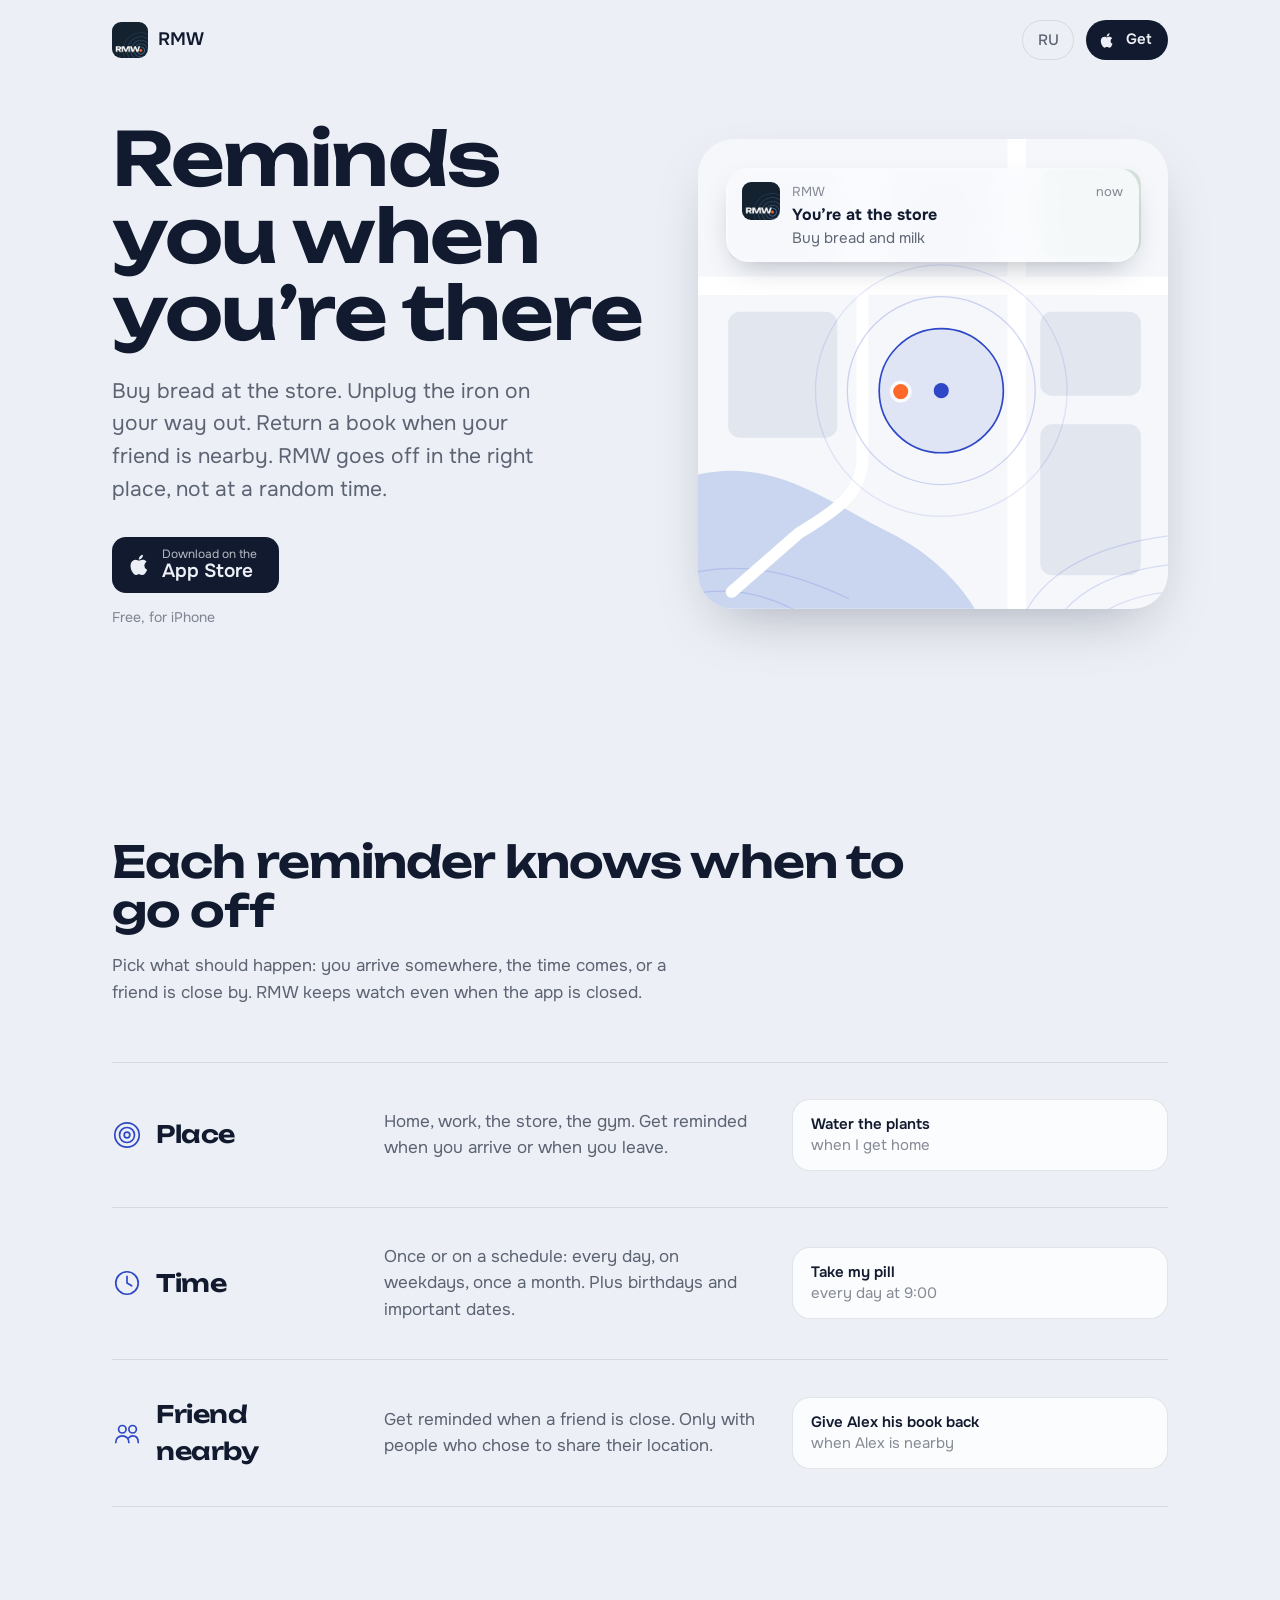
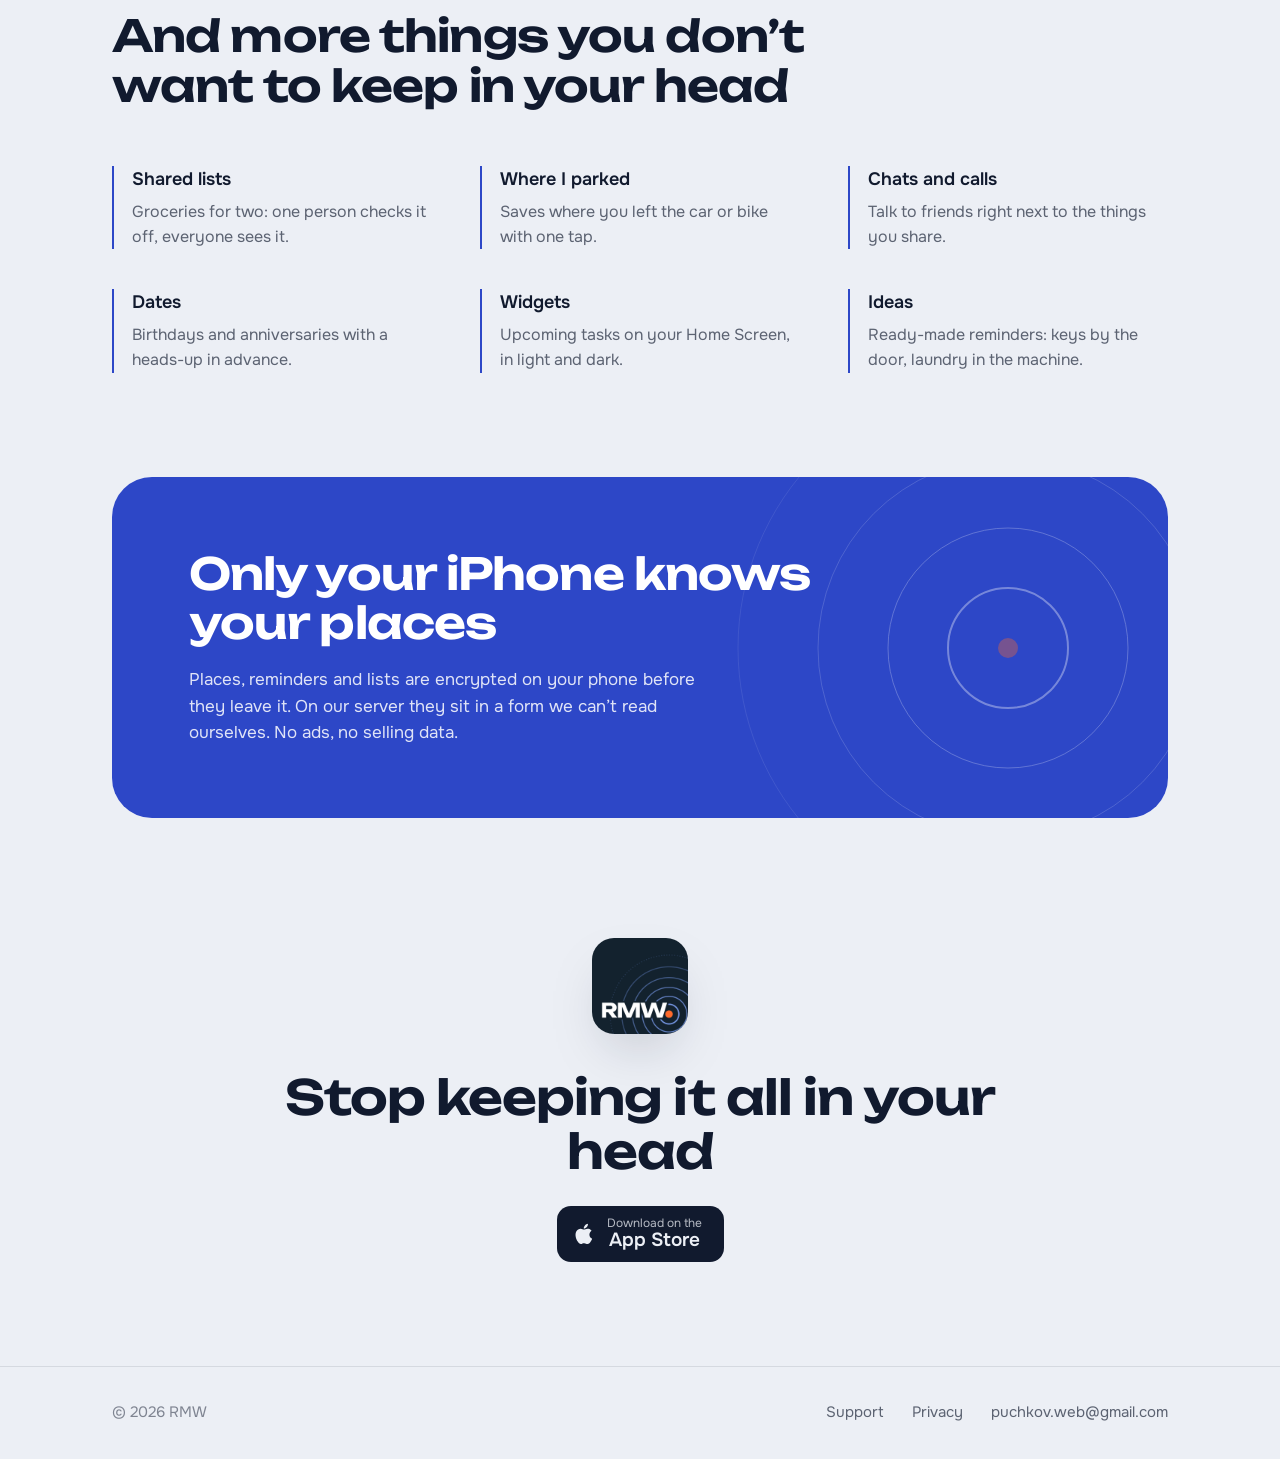
==== commit 1e1db741: "Новый сайт RMW вместо старой веб-версии Одностраничный сайт: что умеет приложение, ссылка в App Stor" ====
--- a/index.html
+++ b/index.html
@@ -1,37 +1,334 @@
 <!doctype html>
-<html lang="en">
-  <head>
-    <meta charset="utf-8" />
-    <meta httpEquiv="X-UA-Compatible" content="IE=edge" />
-    <meta name="viewport" content="width=device-width, initial-scale=1, shrink-to-fit=no" />
-    <title>RMW</title>
-    <!-- The `react-native-web` recommended style reset: https://necolas.github.io/react-native-web/docs/setup/#root-element -->
-    <style id="expo-reset">
-      /* These styles make the body full-height */
-      html,
-      body {
-        height: 100%;
-      }
-      /* These styles disable body scrolling if you are using <ScrollView> */
-      body {
-        overflow: hidden;
-      }
-      /* These styles make the root element full-height */
-      #root {
-        display: flex;
-        height: 100%;
-        flex: 1;
-      }
-    </style>
-  <link rel="icon" href="/favicon.ico"/><link rel="preload" href="/_expo/static/css/maplibre-gl-251fdbfda84eb147f0a36795135ef43b.css" as="style">
-<link rel="stylesheet" href="/_expo/static/css/maplibre-gl-251fdbfda84eb147f0a36795135ef43b.css"><link rel="preload" href="/_expo/static/css/map-dark-45c3548bdc2ced95dfd3811da366f3a2.css" as="style">
-<link rel="stylesheet" href="/_expo/static/css/map-dark-45c3548bdc2ced95dfd3811da366f3a2.css"></head>
-
-  <body>
-    <!-- Use static rendering with Expo Router to support running without JavaScript. -->
-    <noscript> You need to enable JavaScript to run this app. </noscript>
-    <!-- The root element for your Expo app. -->
-    <div id="root"></div>
-  <script src="/_expo/static/js/web/__expo-metro-runtime-8c088df87a31e4e6accd81c554ec290d.js" defer></script><script src="/_expo/static/js/web/__common-2f547bbc6ba97def123bf748707dcc62.js" defer></script><script src="/_expo/static/js/web/index-2c6948ec03e655d6513a2e0ac8541d34.js" defer></script>
+<html lang="ru">
+<head>
+<meta charset="utf-8">
+<meta name="viewport" content="width=device-width, initial-scale=1, viewport-fit=cover">
+<title>RMW — Remind Me When</title>
+<meta name="description" content="Напоминания для iPhone, которые срабатывают в нужном месте, в нужное время и когда друг рядом.">
+<meta name="theme-color" content="#ECEFF5" media="(prefers-color-scheme: light)">
+<meta name="theme-color" content="#0F1115" media="(prefers-color-scheme: dark)">
+<meta name="apple-itunes-app" content="app-id=6831954343">
+<meta property="og:title" content="RMW — Remind Me When">
+<meta property="og:description" content="Напомнит там, где это нужно: у магазина, дома, на работе — и когда друг рядом.">
+<meta property="og:image" content="img/icon.png">
+<link rel="icon" href="favicon.png">
+<link rel="apple-touch-icon" href="img/apple-touch-icon.png">
+<link rel="preconnect" href="https://fonts.googleapis.com">
+<link rel="preconnect" href="https://fonts.gstatic.com" crossorigin>
+<link href="https://fonts.googleapis.com/css2?family=Onest:wght@400;500;600&family=Unbounded:wght@500;600&display=swap" rel="stylesheet">
+<style>
+:root {
+  --mist: #ECEFF5; --card: #FBFCFE;
+  --cobalt: #2D47C7; --cobalt-deep: #1F3496;
+  --ink: #111A2E; --ink-2: rgba(17,26,46,.66); --ink-3: rgba(17,26,46,.5);
+  --line: rgba(17,26,46,.1); --signal: #FF6A2B;
+  --land: #F5F7FB; --block: #E1E6EF; --park: #D5E3DB; --water: #CAD6F0; --road: #FFFFFF;
+  --topo: rgba(45,71,199,.16); --band: #2D47C7;
+  --shadow: 0 24px 60px -24px rgba(17,26,46,.35);
+}
+@media (prefers-color-scheme: dark) {
+  :root {
+    --mist: #0F1115; --card: #191C22;
+    --cobalt: #6C84F0; --cobalt-deep: #2F44A8;
+    --ink: #EDEFF3; --ink-2: rgba(237,239,243,.7); --ink-3: rgba(237,239,243,.5);
+    --line: rgba(237,239,243,.09); --signal: #FF7A3D;
+    --land: #1B1E25; --block: #23272F; --park: #1B2D29; --water: #1D2944; --road: #2F343D;
+    --topo: rgba(108,132,240,.2); --band: #2F44A8;
+    --shadow: 0 24px 60px -24px rgba(0,0,0,.8);
+  }
+}
+* { box-sizing: border-box; }
+html { -webkit-text-size-adjust: 100%; }
+body { margin: 0; background: var(--mist); color: var(--ink); font: 17px/1.55 Onest, -apple-system, system-ui, sans-serif; overflow-x: hidden; }
+a { color: inherit; }
+:focus-visible { outline: 3px solid var(--signal); outline-offset: 3px; border-radius: 6px; }
+.wrap { max-width: 1120px; margin: 0 auto; padding: 0 16px; }
+@media (min-width: 700px) { .wrap { padding: 0 32px; } }
+h1, h2, h3 { font-family: Unbounded, Onest, sans-serif; font-weight: 600; letter-spacing: -.02em; margin: 0; }
+
+header { padding: 20px 0; }
+header .wrap { display: flex; align-items: center; gap: 12px; }
+.brand { display: flex; align-items: center; gap: 10px; text-decoration: none; font-weight: 600; font-size: 18px; }
+.brand img { width: 36px; height: 36px; border-radius: 9px; }
+.spacer { flex: 1; }
+.lang { font: 500 15px Onest, sans-serif; color: var(--ink-2); background: none; border: 1px solid var(--line); border-radius: 999px; padding: 8px 14px; cursor: pointer; min-height: 40px; min-width: 52px; }
+.lang:hover { color: var(--ink); }
+
+.store { display: inline-flex; align-items: center; gap: 10px; background: var(--ink); color: var(--mist); text-decoration: none; border-radius: 14px; padding: 10px 22px 10px 16px; font-weight: 600; font-size: 19px; min-height: 56px; transition: transform .15s ease; }
+.store:active { transform: scale(.97); }
+.store svg { width: 24px; height: 24px; fill: currentColor; flex: none; }
+.store small { display: block; font-weight: 400; font-size: 12px; opacity: .75; line-height: 1.1; }
+.store span { line-height: 1.15; }
+header .store { padding: 8px 16px 8px 13px; min-height: 40px; border-radius: 999px; font-size: 15px; }
+header .store svg { width: 17px; height: 17px; }
+
+.hero { display: grid; grid-template-columns: 1fr 1.05fr; gap: 56px; align-items: center; padding: 40px 0 104px; }
+.hero h1 { font-size: clamp(38px, 6.2vw, 74px); line-height: 1.04; }
+.lead { font-size: clamp(18px, 2vw, 21px); color: var(--ink-2); max-width: 32ch; margin: 24px 0 32px; }
+.note { color: var(--ink-3); font-size: 14px; margin: 14px 0 0; }
+
+.map { position: relative; aspect-ratio: 1; border-radius: 36px; overflow: hidden; background: var(--land); box-shadow: var(--shadow); }
+.map svg { position: absolute; inset: 0; width: 100%; height: 100%; }
+.map .block { fill: var(--block); }
+.map .park { fill: var(--park); }
+.map .water { fill: var(--water); }
+.map .road { stroke: var(--road); fill: none; stroke-linecap: round; }
+.map .topo { stroke: var(--topo); fill: none; stroke-width: 1.4; }
+.map .zone { fill: var(--cobalt); fill-opacity: .1; stroke: var(--cobalt); stroke-width: 2; }
+.map .ring { fill: none; stroke: var(--cobalt); }
+.map .pin { fill: var(--cobalt); }
+.map .me { fill: var(--signal); stroke: var(--card); stroke-width: 4; }
+.map .ping { fill: none; stroke: var(--signal); stroke-width: 3; opacity: 0; }
+
+.push { position: absolute; left: 6%; right: 6%; top: 6%; display: flex; gap: 12px; align-items: flex-start; padding: 14px 16px; border-radius: 22px;
+  background: color-mix(in srgb, var(--card) 84%, transparent); -webkit-backdrop-filter: blur(18px) saturate(1.4); backdrop-filter: blur(18px) saturate(1.4);
+  box-shadow: 0 12px 30px -12px rgba(17,26,46,.35); opacity: 0; transform: translateY(-24px) scale(.96);
+  animation: push .6s cubic-bezier(.2,.9,.25,1.15) 2.8s forwards; }
+.push img { width: 38px; height: 38px; border-radius: 9px; flex: none; }
+.push .body { flex: 1; min-width: 0; }
+.push .t { display: flex; justify-content: space-between; gap: 8px; font-size: 13px; color: var(--ink-3); }
+.push b { display: block; font-size: 16px; color: var(--ink); margin-top: 1px; }
+.push p { margin: 0; font-size: 15px; color: var(--ink-2); line-height: 1.35; }
+@keyframes push { to { opacity: 1; transform: none; } }
+
+.block-s { padding: 104px 0; }
+.kicker { font-size: clamp(28px, 3.6vw, 44px); line-height: 1.12; max-width: 20ch; }
+.sub { color: var(--ink-2); max-width: 54ch; margin: 18px 0 0; }
+.triggers { margin-top: 56px; border-top: 1px solid var(--line); }
+.trigger { display: grid; grid-template-columns: 240px 1fr 1fr; gap: 32px; align-items: center; padding: 36px 0; border-bottom: 1px solid var(--line); }
+.trigger h3 { font-size: 24px; display: flex; align-items: center; gap: 14px; }
+.trigger h3 svg { width: 30px; height: 30px; stroke: var(--cobalt); fill: none; stroke-width: 1.8; stroke-linecap: round; stroke-linejoin: round; flex: none; }
+.trigger p { margin: 0; color: var(--ink-2); }
+.example { background: var(--card); border-radius: 18px; padding: 14px 18px; font-size: 15px; line-height: 1.4; border: 1px solid var(--line); }
+.example b { display: block; font-weight: 600; color: var(--ink); }
+.example span { color: var(--ink-3); }
+
+.more { display: grid; grid-template-columns: repeat(3, 1fr); gap: 40px 48px; margin-top: 56px; }
+.more div { border-left: 2px solid var(--cobalt); padding-left: 18px; }
+.more h4 { margin: 0 0 6px; font-size: 18px; font-weight: 600; }
+.more p { margin: 0; color: var(--ink-2); font-size: 16px; }
+
+.private { background: var(--band); color: #fff; border-radius: 40px; padding: 72px clamp(24px, 6vw, 80px); position: relative; overflow: hidden; }
+.private h2 { font-size: clamp(28px, 3.6vw, 44px); line-height: 1.12; max-width: 16ch; position: relative; }
+.private p { max-width: 46ch; color: rgba(255,255,255,.85); margin: 20px 0 0; position: relative; }
+.private svg { position: absolute; right: -120px; top: 50%; width: 560px; height: 560px; transform: translateY(-50%); opacity: .35; }
+.private svg circle { fill: none; stroke: #fff; }
+.private .dot { fill: var(--signal); stroke: none; }
+
+.final { text-align: center; padding: 120px 0 104px; }
+.final img { width: 96px; height: 96px; border-radius: 22px; box-shadow: var(--shadow); }
+.final h2 { font-size: clamp(28px, 4vw, 48px); margin: 28px auto; max-width: 18ch; line-height: 1.12; }
+
+footer { border-top: 1px solid var(--line); padding: 28px 0 calc(28px + env(safe-area-inset-bottom)); color: var(--ink-3); font-size: 15px; }
+footer .wrap { display: flex; flex-wrap: wrap; gap: 12px 28px; align-items: center; }
+footer a { text-decoration: none; color: var(--ink-2); padding: 6px 0; }
+footer a:hover { color: var(--ink); }
+
+@media (max-width: 900px) {
+  .hero { grid-template-columns: 1fr; gap: 40px; padding: 16px 0 80px; }
+  .trigger { grid-template-columns: 1fr; gap: 14px; padding: 28px 0; }
+  .more { grid-template-columns: 1fr 1fr; gap: 28px; }
+  .block-s { padding: 80px 0; }
+  .private { border-radius: 28px; padding: 48px 24px 56px; }
+  .private svg { width: 380px; height: 380px; right: -170px; top: -60px; transform: none; }
+}
+@media (max-width: 560px) {
+  .more { grid-template-columns: 1fr; }
+  header .store { display: none; }
+  .map { border-radius: 28px; }
+  footer .spacer { display: none; }
+}
+@media (prefers-reduced-motion: reduce) {
+  .push { animation: none; opacity: 1; transform: none; }
+}
+</style>
+</head>
+<body>
+<header>
+  <div class="wrap">
+    <a class="brand" href="./"><img src="img/apple-touch-icon.png" alt="" width="36" height="36">RMW</a>
+    <span class="spacer"></span>
+    <button class="lang" type="button" id="lang">EN</button>
+    <a class="store" href="https://apps.apple.com/app/id6831954343"><svg viewBox="0 0 24 24" aria-hidden="true"><path d="M16.4 12.6c0-2.6 2.1-3.8 2.2-3.9-1.2-1.8-3.1-2-3.7-2-1.6-.2-3.1.9-3.9.9-.8 0-2-.9-3.4-.9-1.7 0-3.3 1-4.2 2.6-1.8 3.1-.5 7.7 1.3 10.2.9 1.2 1.9 2.6 3.2 2.6 1.3-.1 1.8-.8 3.3-.8 1.6 0 2 .8 3.4.8 1.4 0 2.3-1.3 3.1-2.5 1-1.4 1.4-2.8 1.4-2.9-.1 0-2.7-1-2.7-4.1zM13.9 5c.7-.9 1.2-2 1-3.2-1 .1-2.3.7-3 1.6-.7.8-1.3 2-1.1 3.1 1.2.1 2.3-.6 3.1-1.5z"/></svg><span data-i="get">Скачать</span></a>
+  </div>
+</header>
+
+<main>
+<div class="wrap">
+  <div class="hero">
+    <div>
+      <h1 data-i="h1">Напомнит, когда вы&nbsp;там</h1>
+      <p class="lead" data-i="lead">Купить хлеб — у магазина. Выключить утюг — на выходе из дома. Отдать книгу — когда друг рядом. RMW срабатывает в нужном месте, а не в случайное время.</p>
+      <a class="store" href="https://apps.apple.com/app/id6831954343"><svg viewBox="0 0 24 24" aria-hidden="true"><path d="M16.4 12.6c0-2.6 2.1-3.8 2.2-3.9-1.2-1.8-3.1-2-3.7-2-1.6-.2-3.1.9-3.9.9-.8 0-2-.9-3.4-.9-1.7 0-3.3 1-4.2 2.6-1.8 3.1-.5 7.7 1.3 10.2.9 1.2 1.9 2.6 3.2 2.6 1.3-.1 1.8-.8 3.3-.8 1.6 0 2 .8 3.4.8 1.4 0 2.3-1.3 3.1-2.5 1-1.4 1.4-2.8 1.4-2.9-.1 0-2.7-1-2.7-4.1zM13.9 5c.7-.9 1.2-2 1-3.2-1 .1-2.3.7-3 1.6-.7.8-1.3 2-1.1 3.1 1.2.1 2.3-.6 3.1-1.5z"/></svg><span><small data-i="dl">Загрузите в</small>App Store</span></a>
+      <p class="note" data-i="note">Бесплатно, для iPhone</p>
+    </div>
+
+    <div class="map" role="img" aria-label="Карта: человек подходит к магазину, и на экране появляется напоминание" data-i-aria="mapAria">
+      <svg viewBox="0 0 560 560" aria-hidden="true">
+        <path class="water" d="M0 400 C90 380 150 430 230 470 C300 505 330 560 330 560 L0 560 Z"/>
+        <rect class="park" x="408" y="36" width="120" height="104" rx="18"/>
+        <rect class="block" x="36" y="40" width="130" height="104" rx="14"/>
+        <rect class="block" x="226" y="40" width="130" height="104" rx="14"/>
+        <rect class="block" x="36" y="206" width="130" height="150" rx="14"/>
+        <rect class="block" x="408" y="206" width="120" height="100" rx="14"/>
+        <rect class="block" x="408" y="340" width="120" height="180" rx="14"/>
+        <g class="topo">
+          <path d="M-20 520 C60 500 120 520 180 548"/>
+          <path d="M-20 545 C40 530 90 545 130 570"/>
+          <path d="M380 590 C400 520 470 480 590 470"/>
+          <path d="M420 590 C440 540 500 510 590 505"/>
+          <path d="M460 590 C475 560 520 540 590 538"/>
+        </g>
+        <path class="road" stroke-width="22" d="M0 175 H560"/>
+        <path class="road" stroke-width="22" d="M380 0 V560"/>
+        <path class="road" stroke-width="14" d="M196 175 V380 C196 420 170 440 120 470 L40 540"/>
+        <circle class="ring" cx="290" cy="300" r="150" stroke-opacity=".12" stroke-width="1.5"/>
+        <circle class="ring" cx="290" cy="300" r="112" stroke-opacity=".22" stroke-width="1.5"/>
+        <circle class="zone" cx="290" cy="300" r="74"/>
+        <circle class="pin" cx="290" cy="300" r="9"/>
+        <circle class="ping" cx="290" cy="300" r="74">
+          <animate attributeName="r" from="74" to="190" dur="1.4s" begin="me.end" fill="freeze"/>
+          <animate attributeName="opacity" values="0;.8;0" dur="1.4s" begin="me.end" fill="freeze"/>
+        </circle>
+        <circle class="me" r="11" cx="0" cy="0" id="dot">
+          <animateMotion id="me" dur="2.6s" begin="0s" fill="freeze" calcMode="spline" keyTimes="0;1" keySplines=".45 0 .25 1" path="M60 522 L120 470 C170 440 196 420 196 380 L196 330 C200 310 230 300 258 300"/>
+        </circle>
+      </svg>
+      <div class="push" aria-hidden="true">
+        <img src="img/apple-touch-icon.png" alt="">
+        <div class="body">
+          <div class="t"><span>RMW</span><span data-i="now">сейчас</span></div>
+          <b data-i="pushT">Вы у магазина</b>
+          <p data-i="pushB">Купить хлеб и молоко</p>
+        </div>
+      </div>
+    </div>
+  </div>
+</div>
+
+<section class="block-s">
+  <div class="wrap">
+    <h2 class="kicker" data-i="h2a">Напоминание само знает, когда сработать</h2>
+    <p class="sub" data-i="sub2a">Выберите, что должно случиться: вы пришли в место, наступило время или рядом оказался друг. Дальше RMW следит сам, даже когда приложение закрыто.</p>
+    <div class="triggers">
+      <div class="trigger">
+        <h3><svg viewBox="0 0 32 32" aria-hidden="true"><circle cx="16" cy="16" r="3"/><circle cx="16" cy="16" r="8"/><circle cx="16" cy="16" r="13"/></svg><span data-i="tPlace">Место</span></h3>
+        <p data-i="tPlaceD">Дом, работа, магазин, спортзал. Напомнит, когда придёте или когда уйдёте.</p>
+        <div class="example"><b data-i="tPlaceE">Полить цветы</b><span data-i="tPlaceW">когда приду домой</span></div>
+      </div>
+      <div class="trigger">
+        <h3><svg viewBox="0 0 32 32" aria-hidden="true"><circle cx="16" cy="16" r="12"/><path d="M16 9v7l5 3"/></svg><span data-i="tTime">Время</span></h3>
+        <p data-i="tTimeD">Разово или по расписанию: каждый день, по будням, раз в месяц. Плюс дни рождения и важные даты.</p>
+        <div class="example"><b data-i="tTimeE">Выпить таблетку</b><span data-i="tTimeW">каждый день в 9:00</span></div>
+      </div>
+      <div class="trigger">
+        <h3><svg viewBox="0 0 32 32" aria-hidden="true"><circle cx="11" cy="12" r="4"/><circle cx="22" cy="12" r="4"/><path d="M4 26c0-4 3-7 7-7s7 3 7 7M18 21c1-1.3 2.4-2 4-2 4 0 6 3 6 7"/></svg><span data-i="tFriend">Друг рядом</span></h3>
+        <p data-i="tFriendD">Напомнит, когда друг окажется поблизости. Только с теми, кто сам согласился делиться местом.</p>
+        <div class="example"><b data-i="tFriendE">Вернуть Лёше книгу</b><span data-i="tFriendW">когда Лёша рядом</span></div>
+      </div>
+    </div>
+  </div>
+</section>
+
+<section class="block-s" style="padding-top:0">
+  <div class="wrap">
+    <h2 class="kicker" data-i="h2b">И ещё то, что не хочется держать в голове</h2>
+    <div class="more">
+      <div><h4 data-i="m1">Общие списки</h4><p data-i="m1d">Покупки на двоих: вычеркнул один — видят все.</p></div>
+      <div><h4 data-i="m2">Где я оставил</h4><p data-i="m2d">Запомнит, где машина или велосипед, одним нажатием.</p></div>
+      <div><h4 data-i="m3">Чаты и звонки</h4><p data-i="m3d">Переписка с друзьями рядом с общими делами.</p></div>
+      <div><h4 data-i="m4">Даты</h4><p data-i="m4d">Дни рождения и годовщины с напоминанием заранее.</p></div>
+      <div><h4 data-i="m5">Виджеты</h4><p data-i="m5d">Ближайшие дела на экране «Домой», в светлой и тёмной теме.</p></div>
+      <div><h4 data-i="m6">Идеи</h4><p data-i="m6d">Готовые напоминания: ключи на выходе, бельё в машинке.</p></div>
+    </div>
+  </div>
+</section>
+
+<div class="wrap">
+  <div class="private">
+    <svg viewBox="0 0 560 560" aria-hidden="true"><circle cx="280" cy="280" r="60" stroke-width="2"/><circle cx="280" cy="280" r="120" stroke-opacity=".7"/><circle cx="280" cy="280" r="190" stroke-opacity=".45"/><circle cx="280" cy="280" r="270" stroke-opacity=".25"/><circle class="dot" cx="280" cy="280" r="10"/></svg>
+    <h2 data-i="h2c">Ваши места знает только ваш iPhone</h2>
+    <p data-i="pc">Места, напоминания и списки шифруются на телефоне до отправки. На сервере они лежат в виде, который мы сами прочитать не можем. Рекламы и продажи данных нет.</p>
+  </div>
+</div>
+
+<div class="final">
+  <div class="wrap">
+    <img src="img/icon.png" alt="" width="96" height="96">
+    <h2 data-i="h2d">Хватит держать всё в голове</h2>
+    <a class="store" href="https://apps.apple.com/app/id6831954343"><svg viewBox="0 0 24 24" aria-hidden="true"><path d="M16.4 12.6c0-2.6 2.1-3.8 2.2-3.9-1.2-1.8-3.1-2-3.7-2-1.6-.2-3.1.9-3.9.9-.8 0-2-.9-3.4-.9-1.7 0-3.3 1-4.2 2.6-1.8 3.1-.5 7.7 1.3 10.2.9 1.2 1.9 2.6 3.2 2.6 1.3-.1 1.8-.8 3.3-.8 1.6 0 2 .8 3.4.8 1.4 0 2.3-1.3 3.1-2.5 1-1.4 1.4-2.8 1.4-2.9-.1 0-2.7-1-2.7-4.1zM13.9 5c.7-.9 1.2-2 1-3.2-1 .1-2.3.7-3 1.6-.7.8-1.3 2-1.1 3.1 1.2.1 2.3-.6 3.1-1.5z"/></svg><span><small data-i="dl">Загрузите в</small>App Store</span></a>
+  </div>
+</div>
+</main>
+
+<footer>
+  <div class="wrap">
+    <span>© 2026 RMW</span>
+    <span class="spacer"></span>
+    <a href="support/" data-i="fSupport">Поддержка</a>
+    <a href="privacy/" data-i="fPrivacy">Конфиденциальность</a>
+    <a href="mailto:puchkov.web@gmail.com">puchkov.web@gmail.com</a>
+  </div>
+</footer>
+
+<script>
+(function () {
+  var en = {
+    get: 'Get', dl: 'Download on the', note: 'Free, for iPhone', now: 'now',
+    h1: 'Reminds you when you’re&nbsp;there',
+    lead: 'Buy bread at the store. Unplug the iron on your way out. Return a book when your friend is nearby. RMW goes off in the right place, not at a random time.',
+    mapAria: 'Map: a person walks up to a store and a reminder appears on screen',
+    pushT: 'You’re at the store', pushB: 'Buy bread and milk',
+    h2a: 'Each reminder knows when to go off',
+    sub2a: 'Pick what should happen: you arrive somewhere, the time comes, or a friend is close by. RMW keeps watch even when the app is closed.',
+    tPlace: 'Place', tPlaceD: 'Home, work, the store, the gym. Get reminded when you arrive or when you leave.', tPlaceE: 'Water the plants', tPlaceW: 'when I get home',
+    tTime: 'Time', tTimeD: 'Once or on a schedule: every day, on weekdays, once a month. Plus birthdays and important dates.', tTimeE: 'Take my pill', tTimeW: 'every day at 9:00',
+    tFriend: 'Friend nearby', tFriendD: 'Get reminded when a friend is close. Only with people who chose to share their location.', tFriendE: 'Give Alex his book back', tFriendW: 'when Alex is nearby',
+    h2b: 'And more things you don’t want to keep in your head',
+    m1: 'Shared lists', m1d: 'Groceries for two: one person checks it off, everyone sees it.',
+    m2: 'Where I parked', m2d: 'Saves where you left the car or bike with one tap.',
+    m3: 'Chats and calls', m3d: 'Talk to friends right next to the things you share.',
+    m4: 'Dates', m4d: 'Birthdays and anniversaries with a heads-up in advance.',
+    m5: 'Widgets', m5d: 'Upcoming tasks on your Home Screen, in light and dark.',
+    m6: 'Ideas', m6d: 'Ready-made reminders: keys by the door, laundry in the machine.',
+    h2c: 'Only your iPhone knows your places',
+    pc: 'Places, reminders and lists are encrypted on your phone before they leave it. On our server they sit in a form we can’t read ourselves. No ads, no selling data.',
+    h2d: 'Stop keeping it all in your head',
+    fSupport: 'Support', fPrivacy: 'Privacy'
+  };
+  var ru = {};
+  document.querySelectorAll('[data-i]').forEach(function (el) { ru[el.dataset.i] = el.innerHTML; });
+  document.querySelectorAll('[data-i-aria]').forEach(function (el) { ru[el.dataset.iAria] = el.getAttribute('aria-label'); });
+  var ruMeta = document.querySelector('meta[name="description"]').content, ruOg = document.querySelector('meta[property="og:description"]').content;
+  var btn = document.getElementById('lang');
+  function apply(lang) {
+    var d = lang === 'en' ? en : ru;
+    document.documentElement.lang = lang;
+    document.querySelectorAll('[data-i]').forEach(function (el) { if (d[el.dataset.i]) el.innerHTML = d[el.dataset.i]; });
+    document.querySelectorAll('[data-i-aria]').forEach(function (el) { el.setAttribute('aria-label', d[el.dataset.iAria]); });
+    var md = lang === 'en' ? 'Reminders for iPhone that go off in the right place, at the right time, and when a friend is nearby.' : ruMeta;
+    var og = lang === 'en' ? 'Reminds you where it matters: at the store, at home, at work, and when a friend is nearby.' : ruOg;
+    document.querySelector('meta[name="description"]').setAttribute('content', md);
+    document.querySelector('meta[property="og:description"]').setAttribute('content', og);
+    btn.textContent = lang === 'en' ? 'RU' : 'EN';
+    btn.setAttribute('aria-label', lang === 'en' ? 'Переключить на русский' : 'Switch to English');
+  }
+  var saved = null;
+  try { saved = localStorage.getItem('lang'); } catch (e) {}
+  var lang = saved || ((navigator.language || 'ru').toLowerCase().indexOf('ru') === 0 ? 'ru' : 'en');
+  apply(lang);
+  btn.addEventListener('click', function () {
+    lang = lang === 'en' ? 'ru' : 'en';
+    apply(lang);
+    try { localStorage.setItem('lang', lang); } catch (e) {}
+  });
+  // Без анимаций: точка сразу у магазина.
+  if (window.matchMedia('(prefers-reduced-motion: reduce)').matches) {
+    var dot = document.getElementById('dot');
+    dot.querySelector('animateMotion').remove();
+    dot.setAttribute('transform', 'translate(258 300)');
+  }
+})();
+</script>
 </body>
 </html>
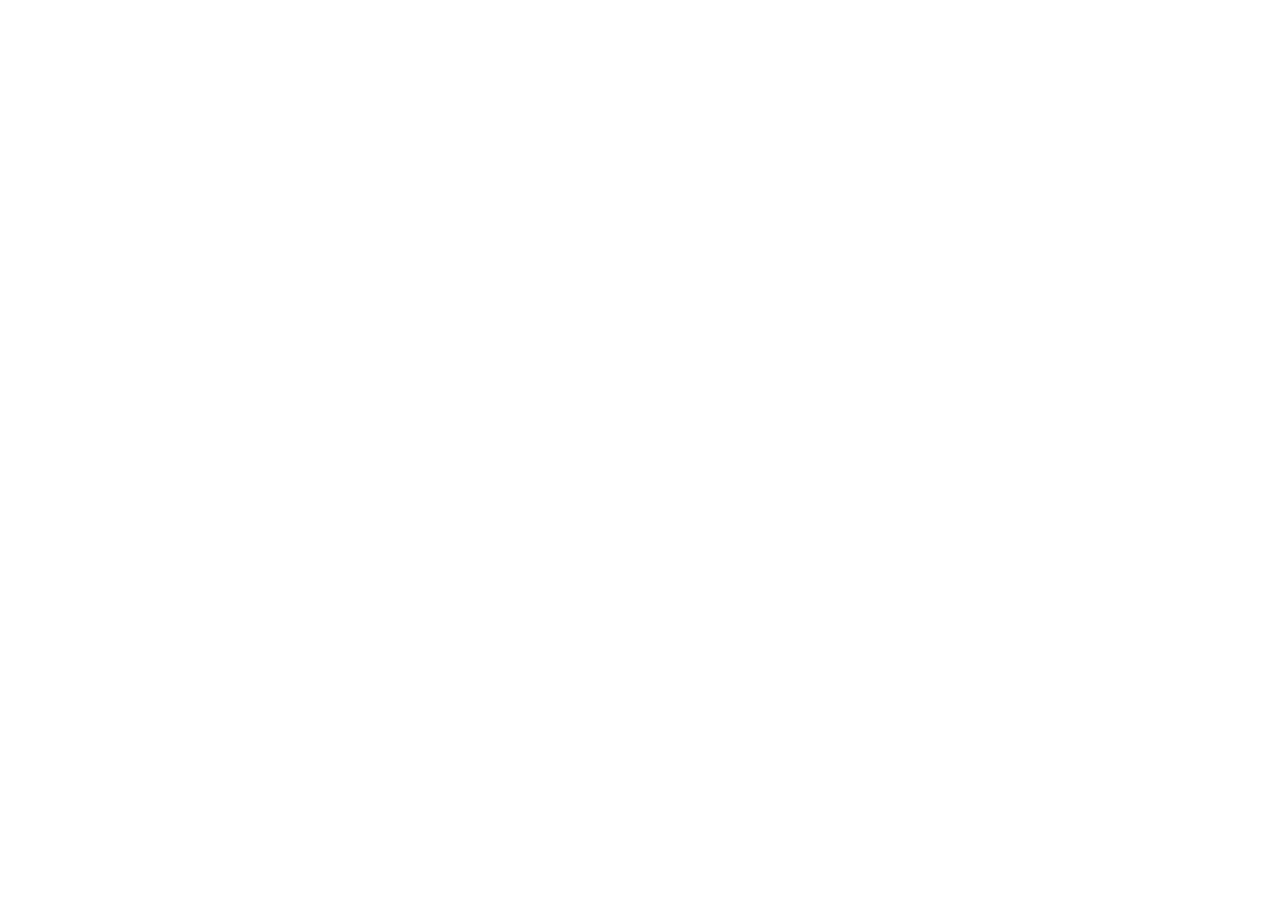
==== commit 44de06d6: "Сайт переехал на remind-me-when.github.io: старые страницы переадресуют с сохранением пути и #языка " ====
--- a/index.html
+++ b/index.html
@@ -1,334 +1,16 @@
 <!doctype html>
-<html lang="ru">
+<html lang="en">
 <head>
 <meta charset="utf-8">
-<meta name="viewport" content="width=device-width, initial-scale=1, viewport-fit=cover">
-<title>RMW — Remind Me When</title>
-<meta name="description" content="Напоминания для iPhone, которые срабатывают в нужном месте, в нужное время и когда друг рядом.">
-<meta name="theme-color" content="#ECEFF5" media="(prefers-color-scheme: light)">
-<meta name="theme-color" content="#0F1115" media="(prefers-color-scheme: dark)">
-<meta name="apple-itunes-app" content="app-id=6831954343">
-<meta property="og:title" content="RMW — Remind Me When">
-<meta property="og:description" content="Напомнит там, где это нужно: у магазина, дома, на работе — и когда друг рядом.">
-<meta property="og:image" content="img/icon.png">
-<link rel="icon" href="favicon.png">
-<link rel="apple-touch-icon" href="img/apple-touch-icon.png">
-<link rel="preconnect" href="https://fonts.googleapis.com">
-<link rel="preconnect" href="https://fonts.gstatic.com" crossorigin>
-<link href="https://fonts.googleapis.com/css2?family=Onest:wght@400;500;600&family=Unbounded:wght@500;600&display=swap" rel="stylesheet">
-<style>
-:root {
-  --mist: #ECEFF5; --card: #FBFCFE;
-  --cobalt: #2D47C7; --cobalt-deep: #1F3496;
-  --ink: #111A2E; --ink-2: rgba(17,26,46,.66); --ink-3: rgba(17,26,46,.5);
-  --line: rgba(17,26,46,.1); --signal: #FF6A2B;
-  --land: #F5F7FB; --block: #E1E6EF; --park: #D5E3DB; --water: #CAD6F0; --road: #FFFFFF;
-  --topo: rgba(45,71,199,.16); --band: #2D47C7;
-  --shadow: 0 24px 60px -24px rgba(17,26,46,.35);
-}
-@media (prefers-color-scheme: dark) {
-  :root {
-    --mist: #0F1115; --card: #191C22;
-    --cobalt: #6C84F0; --cobalt-deep: #2F44A8;
-    --ink: #EDEFF3; --ink-2: rgba(237,239,243,.7); --ink-3: rgba(237,239,243,.5);
-    --line: rgba(237,239,243,.09); --signal: #FF7A3D;
-    --land: #1B1E25; --block: #23272F; --park: #1B2D29; --water: #1D2944; --road: #2F343D;
-    --topo: rgba(108,132,240,.2); --band: #2F44A8;
-    --shadow: 0 24px 60px -24px rgba(0,0,0,.8);
-  }
-}
-* { box-sizing: border-box; }
-html { -webkit-text-size-adjust: 100%; }
-body { margin: 0; background: var(--mist); color: var(--ink); font: 17px/1.55 Onest, -apple-system, system-ui, sans-serif; overflow-x: hidden; }
-a { color: inherit; }
-:focus-visible { outline: 3px solid var(--signal); outline-offset: 3px; border-radius: 6px; }
-.wrap { max-width: 1120px; margin: 0 auto; padding: 0 16px; }
-@media (min-width: 700px) { .wrap { padding: 0 32px; } }
-h1, h2, h3 { font-family: Unbounded, Onest, sans-serif; font-weight: 600; letter-spacing: -.02em; margin: 0; }
-
-header { padding: 20px 0; }
-header .wrap { display: flex; align-items: center; gap: 12px; }
-.brand { display: flex; align-items: center; gap: 10px; text-decoration: none; font-weight: 600; font-size: 18px; }
-.brand img { width: 36px; height: 36px; border-radius: 9px; }
-.spacer { flex: 1; }
-.lang { font: 500 15px Onest, sans-serif; color: var(--ink-2); background: none; border: 1px solid var(--line); border-radius: 999px; padding: 8px 14px; cursor: pointer; min-height: 40px; min-width: 52px; }
-.lang:hover { color: var(--ink); }
-
-.store { display: inline-flex; align-items: center; gap: 10px; background: var(--ink); color: var(--mist); text-decoration: none; border-radius: 14px; padding: 10px 22px 10px 16px; font-weight: 600; font-size: 19px; min-height: 56px; transition: transform .15s ease; }
-.store:active { transform: scale(.97); }
-.store svg { width: 24px; height: 24px; fill: currentColor; flex: none; }
-.store small { display: block; font-weight: 400; font-size: 12px; opacity: .75; line-height: 1.1; }
-.store span { line-height: 1.15; }
-header .store { padding: 8px 16px 8px 13px; min-height: 40px; border-radius: 999px; font-size: 15px; }
-header .store svg { width: 17px; height: 17px; }
-
-.hero { display: grid; grid-template-columns: 1fr 1.05fr; gap: 56px; align-items: center; padding: 40px 0 104px; }
-.hero h1 { font-size: clamp(38px, 6.2vw, 74px); line-height: 1.04; }
-.lead { font-size: clamp(18px, 2vw, 21px); color: var(--ink-2); max-width: 32ch; margin: 24px 0 32px; }
-.note { color: var(--ink-3); font-size: 14px; margin: 14px 0 0; }
-
-.map { position: relative; aspect-ratio: 1; border-radius: 36px; overflow: hidden; background: var(--land); box-shadow: var(--shadow); }
-.map svg { position: absolute; inset: 0; width: 100%; height: 100%; }
-.map .block { fill: var(--block); }
-.map .park { fill: var(--park); }
-.map .water { fill: var(--water); }
-.map .road { stroke: var(--road); fill: none; stroke-linecap: round; }
-.map .topo { stroke: var(--topo); fill: none; stroke-width: 1.4; }
-.map .zone { fill: var(--cobalt); fill-opacity: .1; stroke: var(--cobalt); stroke-width: 2; }
-.map .ring { fill: none; stroke: var(--cobalt); }
-.map .pin { fill: var(--cobalt); }
-.map .me { fill: var(--signal); stroke: var(--card); stroke-width: 4; }
-.map .ping { fill: none; stroke: var(--signal); stroke-width: 3; opacity: 0; }
-
-.push { position: absolute; left: 6%; right: 6%; top: 6%; display: flex; gap: 12px; align-items: flex-start; padding: 14px 16px; border-radius: 22px;
-  background: color-mix(in srgb, var(--card) 84%, transparent); -webkit-backdrop-filter: blur(18px) saturate(1.4); backdrop-filter: blur(18px) saturate(1.4);
-  box-shadow: 0 12px 30px -12px rgba(17,26,46,.35); opacity: 0; transform: translateY(-24px) scale(.96);
-  animation: push .6s cubic-bezier(.2,.9,.25,1.15) 2.8s forwards; }
-.push img { width: 38px; height: 38px; border-radius: 9px; flex: none; }
-.push .body { flex: 1; min-width: 0; }
-.push .t { display: flex; justify-content: space-between; gap: 8px; font-size: 13px; color: var(--ink-3); }
-.push b { display: block; font-size: 16px; color: var(--ink); margin-top: 1px; }
-.push p { margin: 0; font-size: 15px; color: var(--ink-2); line-height: 1.35; }
-@keyframes push { to { opacity: 1; transform: none; } }
-
-.block-s { padding: 104px 0; }
-.kicker { font-size: clamp(28px, 3.6vw, 44px); line-height: 1.12; max-width: 20ch; }
-.sub { color: var(--ink-2); max-width: 54ch; margin: 18px 0 0; }
-.triggers { margin-top: 56px; border-top: 1px solid var(--line); }
-.trigger { display: grid; grid-template-columns: 240px 1fr 1fr; gap: 32px; align-items: center; padding: 36px 0; border-bottom: 1px solid var(--line); }
-.trigger h3 { font-size: 24px; display: flex; align-items: center; gap: 14px; }
-.trigger h3 svg { width: 30px; height: 30px; stroke: var(--cobalt); fill: none; stroke-width: 1.8; stroke-linecap: round; stroke-linejoin: round; flex: none; }
-.trigger p { margin: 0; color: var(--ink-2); }
-.example { background: var(--card); border-radius: 18px; padding: 14px 18px; font-size: 15px; line-height: 1.4; border: 1px solid var(--line); }
-.example b { display: block; font-weight: 600; color: var(--ink); }
-.example span { color: var(--ink-3); }
-
-.more { display: grid; grid-template-columns: repeat(3, 1fr); gap: 40px 48px; margin-top: 56px; }
-.more div { border-left: 2px solid var(--cobalt); padding-left: 18px; }
-.more h4 { margin: 0 0 6px; font-size: 18px; font-weight: 600; }
-.more p { margin: 0; color: var(--ink-2); font-size: 16px; }
-
-.private { background: var(--band); color: #fff; border-radius: 40px; padding: 72px clamp(24px, 6vw, 80px); position: relative; overflow: hidden; }
-.private h2 { font-size: clamp(28px, 3.6vw, 44px); line-height: 1.12; max-width: 16ch; position: relative; }
-.private p { max-width: 46ch; color: rgba(255,255,255,.85); margin: 20px 0 0; position: relative; }
-.private svg { position: absolute; right: -120px; top: 50%; width: 560px; height: 560px; transform: translateY(-50%); opacity: .35; }
-.private svg circle { fill: none; stroke: #fff; }
-.private .dot { fill: var(--signal); stroke: none; }
-
-.final { text-align: center; padding: 120px 0 104px; }
-.final img { width: 96px; height: 96px; border-radius: 22px; box-shadow: var(--shadow); }
-.final h2 { font-size: clamp(28px, 4vw, 48px); margin: 28px auto; max-width: 18ch; line-height: 1.12; }
-
-footer { border-top: 1px solid var(--line); padding: 28px 0 calc(28px + env(safe-area-inset-bottom)); color: var(--ink-3); font-size: 15px; }
-footer .wrap { display: flex; flex-wrap: wrap; gap: 12px 28px; align-items: center; }
-footer a { text-decoration: none; color: var(--ink-2); padding: 6px 0; }
-footer a:hover { color: var(--ink); }
-
-@media (max-width: 900px) {
-  .hero { grid-template-columns: 1fr; gap: 40px; padding: 16px 0 80px; }
-  .trigger { grid-template-columns: 1fr; gap: 14px; padding: 28px 0; }
-  .more { grid-template-columns: 1fr 1fr; gap: 28px; }
-  .block-s { padding: 80px 0; }
-  .private { border-radius: 28px; padding: 48px 24px 56px; }
-  .private svg { width: 380px; height: 380px; right: -170px; top: -60px; transform: none; }
-}
-@media (max-width: 560px) {
-  .more { grid-template-columns: 1fr; }
-  header .store { display: none; }
-  .map { border-radius: 28px; }
-  footer .spacer { display: none; }
-}
-@media (prefers-reduced-motion: reduce) {
-  .push { animation: none; opacity: 1; transform: none; }
-}
-</style>
+<meta name="viewport" content="width=device-width, initial-scale=1">
+<title>RMW has moved</title>
+<link rel="canonical" href="https://remind-me-when.github.io/">
+<meta name="robots" content="noindex">
+<script>location.replace('https://remind-me-when.github.io' + location.pathname + location.search + location.hash);</script>
+<meta http-equiv="refresh" content="0; url=https://remind-me-when.github.io/">
 </head>
-<body>
-<header>
-  <div class="wrap">
-    <a class="brand" href="./"><img src="img/apple-touch-icon.png" alt="" width="36" height="36">RMW</a>
-    <span class="spacer"></span>
-    <button class="lang" type="button" id="lang">EN</button>
-    <a class="store" href="https://apps.apple.com/app/id6831954343"><svg viewBox="0 0 24 24" aria-hidden="true"><path d="M16.4 12.6c0-2.6 2.1-3.8 2.2-3.9-1.2-1.8-3.1-2-3.7-2-1.6-.2-3.1.9-3.9.9-.8 0-2-.9-3.4-.9-1.7 0-3.3 1-4.2 2.6-1.8 3.1-.5 7.7 1.3 10.2.9 1.2 1.9 2.6 3.2 2.6 1.3-.1 1.8-.8 3.3-.8 1.6 0 2 .8 3.4.8 1.4 0 2.3-1.3 3.1-2.5 1-1.4 1.4-2.8 1.4-2.9-.1 0-2.7-1-2.7-4.1zM13.9 5c.7-.9 1.2-2 1-3.2-1 .1-2.3.7-3 1.6-.7.8-1.3 2-1.1 3.1 1.2.1 2.3-.6 3.1-1.5z"/></svg><span data-i="get">Скачать</span></a>
-  </div>
-</header>
-
-<main>
-<div class="wrap">
-  <div class="hero">
-    <div>
-      <h1 data-i="h1">Напомнит, когда вы&nbsp;там</h1>
-      <p class="lead" data-i="lead">Купить хлеб — у магазина. Выключить утюг — на выходе из дома. Отдать книгу — когда друг рядом. RMW срабатывает в нужном месте, а не в случайное время.</p>
-      <a class="store" href="https://apps.apple.com/app/id6831954343"><svg viewBox="0 0 24 24" aria-hidden="true"><path d="M16.4 12.6c0-2.6 2.1-3.8 2.2-3.9-1.2-1.8-3.1-2-3.7-2-1.6-.2-3.1.9-3.9.9-.8 0-2-.9-3.4-.9-1.7 0-3.3 1-4.2 2.6-1.8 3.1-.5 7.7 1.3 10.2.9 1.2 1.9 2.6 3.2 2.6 1.3-.1 1.8-.8 3.3-.8 1.6 0 2 .8 3.4.8 1.4 0 2.3-1.3 3.1-2.5 1-1.4 1.4-2.8 1.4-2.9-.1 0-2.7-1-2.7-4.1zM13.9 5c.7-.9 1.2-2 1-3.2-1 .1-2.3.7-3 1.6-.7.8-1.3 2-1.1 3.1 1.2.1 2.3-.6 3.1-1.5z"/></svg><span><small data-i="dl">Загрузите в</small>App Store</span></a>
-      <p class="note" data-i="note">Бесплатно, для iPhone</p>
-    </div>
-
-    <div class="map" role="img" aria-label="Карта: человек подходит к магазину, и на экране появляется напоминание" data-i-aria="mapAria">
-      <svg viewBox="0 0 560 560" aria-hidden="true">
-        <path class="water" d="M0 400 C90 380 150 430 230 470 C300 505 330 560 330 560 L0 560 Z"/>
-        <rect class="park" x="408" y="36" width="120" height="104" rx="18"/>
-        <rect class="block" x="36" y="40" width="130" height="104" rx="14"/>
-        <rect class="block" x="226" y="40" width="130" height="104" rx="14"/>
-        <rect class="block" x="36" y="206" width="130" height="150" rx="14"/>
-        <rect class="block" x="408" y="206" width="120" height="100" rx="14"/>
-        <rect class="block" x="408" y="340" width="120" height="180" rx="14"/>
-        <g class="topo">
-          <path d="M-20 520 C60 500 120 520 180 548"/>
-          <path d="M-20 545 C40 530 90 545 130 570"/>
-          <path d="M380 590 C400 520 470 480 590 470"/>
-          <path d="M420 590 C440 540 500 510 590 505"/>
-          <path d="M460 590 C475 560 520 540 590 538"/>
-        </g>
-        <path class="road" stroke-width="22" d="M0 175 H560"/>
-        <path class="road" stroke-width="22" d="M380 0 V560"/>
-        <path class="road" stroke-width="14" d="M196 175 V380 C196 420 170 440 120 470 L40 540"/>
-        <circle class="ring" cx="290" cy="300" r="150" stroke-opacity=".12" stroke-width="1.5"/>
-        <circle class="ring" cx="290" cy="300" r="112" stroke-opacity=".22" stroke-width="1.5"/>
-        <circle class="zone" cx="290" cy="300" r="74"/>
-        <circle class="pin" cx="290" cy="300" r="9"/>
-        <circle class="ping" cx="290" cy="300" r="74">
-          <animate attributeName="r" from="74" to="190" dur="1.4s" begin="me.end" fill="freeze"/>
-          <animate attributeName="opacity" values="0;.8;0" dur="1.4s" begin="me.end" fill="freeze"/>
-        </circle>
-        <circle class="me" r="11" cx="0" cy="0" id="dot">
-          <animateMotion id="me" dur="2.6s" begin="0s" fill="freeze" calcMode="spline" keyTimes="0;1" keySplines=".45 0 .25 1" path="M60 522 L120 470 C170 440 196 420 196 380 L196 330 C200 310 230 300 258 300"/>
-        </circle>
-      </svg>
-      <div class="push" aria-hidden="true">
-        <img src="img/apple-touch-icon.png" alt="">
-        <div class="body">
-          <div class="t"><span>RMW</span><span data-i="now">сейчас</span></div>
-          <b data-i="pushT">Вы у магазина</b>
-          <p data-i="pushB">Купить хлеб и молоко</p>
-        </div>
-      </div>
-    </div>
-  </div>
-</div>
-
-<section class="block-s">
-  <div class="wrap">
-    <h2 class="kicker" data-i="h2a">Напоминание само знает, когда сработать</h2>
-    <p class="sub" data-i="sub2a">Выберите, что должно случиться: вы пришли в место, наступило время или рядом оказался друг. Дальше RMW следит сам, даже когда приложение закрыто.</p>
-    <div class="triggers">
-      <div class="trigger">
-        <h3><svg viewBox="0 0 32 32" aria-hidden="true"><circle cx="16" cy="16" r="3"/><circle cx="16" cy="16" r="8"/><circle cx="16" cy="16" r="13"/></svg><span data-i="tPlace">Место</span></h3>
-        <p data-i="tPlaceD">Дом, работа, магазин, спортзал. Напомнит, когда придёте или когда уйдёте.</p>
-        <div class="example"><b data-i="tPlaceE">Полить цветы</b><span data-i="tPlaceW">когда приду домой</span></div>
-      </div>
-      <div class="trigger">
-        <h3><svg viewBox="0 0 32 32" aria-hidden="true"><circle cx="16" cy="16" r="12"/><path d="M16 9v7l5 3"/></svg><span data-i="tTime">Время</span></h3>
-        <p data-i="tTimeD">Разово или по расписанию: каждый день, по будням, раз в месяц. Плюс дни рождения и важные даты.</p>
-        <div class="example"><b data-i="tTimeE">Выпить таблетку</b><span data-i="tTimeW">каждый день в 9:00</span></div>
-      </div>
-      <div class="trigger">
-        <h3><svg viewBox="0 0 32 32" aria-hidden="true"><circle cx="11" cy="12" r="4"/><circle cx="22" cy="12" r="4"/><path d="M4 26c0-4 3-7 7-7s7 3 7 7M18 21c1-1.3 2.4-2 4-2 4 0 6 3 6 7"/></svg><span data-i="tFriend">Друг рядом</span></h3>
-        <p data-i="tFriendD">Напомнит, когда друг окажется поблизости. Только с теми, кто сам согласился делиться местом.</p>
-        <div class="example"><b data-i="tFriendE">Вернуть Лёше книгу</b><span data-i="tFriendW">когда Лёша рядом</span></div>
-      </div>
-    </div>
-  </div>
-</section>
-
-<section class="block-s" style="padding-top:0">
-  <div class="wrap">
-    <h2 class="kicker" data-i="h2b">И ещё то, что не хочется держать в голове</h2>
-    <div class="more">
-      <div><h4 data-i="m1">Общие списки</h4><p data-i="m1d">Покупки на двоих: вычеркнул один — видят все.</p></div>
-      <div><h4 data-i="m2">Где я оставил</h4><p data-i="m2d">Запомнит, где машина или велосипед, одним нажатием.</p></div>
-      <div><h4 data-i="m3">Чаты и звонки</h4><p data-i="m3d">Переписка с друзьями рядом с общими делами.</p></div>
-      <div><h4 data-i="m4">Даты</h4><p data-i="m4d">Дни рождения и годовщины с напоминанием заранее.</p></div>
-      <div><h4 data-i="m5">Виджеты</h4><p data-i="m5d">Ближайшие дела на экране «Домой», в светлой и тёмной теме.</p></div>
-      <div><h4 data-i="m6">Идеи</h4><p data-i="m6d">Готовые напоминания: ключи на выходе, бельё в машинке.</p></div>
-    </div>
-  </div>
-</section>
-
-<div class="wrap">
-  <div class="private">
-    <svg viewBox="0 0 560 560" aria-hidden="true"><circle cx="280" cy="280" r="60" stroke-width="2"/><circle cx="280" cy="280" r="120" stroke-opacity=".7"/><circle cx="280" cy="280" r="190" stroke-opacity=".45"/><circle cx="280" cy="280" r="270" stroke-opacity=".25"/><circle class="dot" cx="280" cy="280" r="10"/></svg>
-    <h2 data-i="h2c">Ваши места знает только ваш iPhone</h2>
-    <p data-i="pc">Места, напоминания и списки шифруются на телефоне до отправки. На сервере они лежат в виде, который мы сами прочитать не можем. Рекламы и продажи данных нет.</p>
-  </div>
-</div>
-
-<div class="final">
-  <div class="wrap">
-    <img src="img/icon.png" alt="" width="96" height="96">
-    <h2 data-i="h2d">Хватит держать всё в голове</h2>
-    <a class="store" href="https://apps.apple.com/app/id6831954343"><svg viewBox="0 0 24 24" aria-hidden="true"><path d="M16.4 12.6c0-2.6 2.1-3.8 2.2-3.9-1.2-1.8-3.1-2-3.7-2-1.6-.2-3.1.9-3.9.9-.8 0-2-.9-3.4-.9-1.7 0-3.3 1-4.2 2.6-1.8 3.1-.5 7.7 1.3 10.2.9 1.2 1.9 2.6 3.2 2.6 1.3-.1 1.8-.8 3.3-.8 1.6 0 2 .8 3.4.8 1.4 0 2.3-1.3 3.1-2.5 1-1.4 1.4-2.8 1.4-2.9-.1 0-2.7-1-2.7-4.1zM13.9 5c.7-.9 1.2-2 1-3.2-1 .1-2.3.7-3 1.6-.7.8-1.3 2-1.1 3.1 1.2.1 2.3-.6 3.1-1.5z"/></svg><span><small data-i="dl">Загрузите в</small>App Store</span></a>
-  </div>
-</div>
-</main>
-
-<footer>
-  <div class="wrap">
-    <span>© 2026 RMW</span>
-    <span class="spacer"></span>
-    <a href="support/" data-i="fSupport">Поддержка</a>
-    <a href="privacy/" data-i="fPrivacy">Конфиденциальность</a>
-    <a href="mailto:puchkov.web@gmail.com">puchkov.web@gmail.com</a>
-  </div>
-</footer>
-
-<script>
-(function () {
-  var en = {
-    get: 'Get', dl: 'Download on the', note: 'Free, for iPhone', now: 'now',
-    h1: 'Reminds you when you’re&nbsp;there',
-    lead: 'Buy bread at the store. Unplug the iron on your way out. Return a book when your friend is nearby. RMW goes off in the right place, not at a random time.',
-    mapAria: 'Map: a person walks up to a store and a reminder appears on screen',
-    pushT: 'You’re at the store', pushB: 'Buy bread and milk',
-    h2a: 'Each reminder knows when to go off',
-    sub2a: 'Pick what should happen: you arrive somewhere, the time comes, or a friend is close by. RMW keeps watch even when the app is closed.',
-    tPlace: 'Place', tPlaceD: 'Home, work, the store, the gym. Get reminded when you arrive or when you leave.', tPlaceE: 'Water the plants', tPlaceW: 'when I get home',
-    tTime: 'Time', tTimeD: 'Once or on a schedule: every day, on weekdays, once a month. Plus birthdays and important dates.', tTimeE: 'Take my pill', tTimeW: 'every day at 9:00',
-    tFriend: 'Friend nearby', tFriendD: 'Get reminded when a friend is close. Only with people who chose to share their location.', tFriendE: 'Give Alex his book back', tFriendW: 'when Alex is nearby',
-    h2b: 'And more things you don’t want to keep in your head',
-    m1: 'Shared lists', m1d: 'Groceries for two: one person checks it off, everyone sees it.',
-    m2: 'Where I parked', m2d: 'Saves where you left the car or bike with one tap.',
-    m3: 'Chats and calls', m3d: 'Talk to friends right next to the things you share.',
-    m4: 'Dates', m4d: 'Birthdays and anniversaries with a heads-up in advance.',
-    m5: 'Widgets', m5d: 'Upcoming tasks on your Home Screen, in light and dark.',
-    m6: 'Ideas', m6d: 'Ready-made reminders: keys by the door, laundry in the machine.',
-    h2c: 'Only your iPhone knows your places',
-    pc: 'Places, reminders and lists are encrypted on your phone before they leave it. On our server they sit in a form we can’t read ourselves. No ads, no selling data.',
-    h2d: 'Stop keeping it all in your head',
-    fSupport: 'Support', fPrivacy: 'Privacy'
-  };
-  var ru = {};
-  document.querySelectorAll('[data-i]').forEach(function (el) { ru[el.dataset.i] = el.innerHTML; });
-  document.querySelectorAll('[data-i-aria]').forEach(function (el) { ru[el.dataset.iAria] = el.getAttribute('aria-label'); });
-  var ruMeta = document.querySelector('meta[name="description"]').content, ruOg = document.querySelector('meta[property="og:description"]').content;
-  var btn = document.getElementById('lang');
-  function apply(lang) {
-    var d = lang === 'en' ? en : ru;
-    document.documentElement.lang = lang;
-    document.querySelectorAll('[data-i]').forEach(function (el) { if (d[el.dataset.i]) el.innerHTML = d[el.dataset.i]; });
-    document.querySelectorAll('[data-i-aria]').forEach(function (el) { el.setAttribute('aria-label', d[el.dataset.iAria]); });
-    var md = lang === 'en' ? 'Reminders for iPhone that go off in the right place, at the right time, and when a friend is nearby.' : ruMeta;
-    var og = lang === 'en' ? 'Reminds you where it matters: at the store, at home, at work, and when a friend is nearby.' : ruOg;
-    document.querySelector('meta[name="description"]').setAttribute('content', md);
-    document.querySelector('meta[property="og:description"]').setAttribute('content', og);
-    btn.textContent = lang === 'en' ? 'RU' : 'EN';
-    btn.setAttribute('aria-label', lang === 'en' ? 'Переключить на русский' : 'Switch to English');
-  }
-  var saved = null;
-  try { saved = localStorage.getItem('lang'); } catch (e) {}
-  var lang = saved || ((navigator.language || 'ru').toLowerCase().indexOf('ru') === 0 ? 'ru' : 'en');
-  apply(lang);
-  btn.addEventListener('click', function () {
-    lang = lang === 'en' ? 'ru' : 'en';
-    apply(lang);
-    try { localStorage.setItem('lang', lang); } catch (e) {}
-  });
-  // Без анимаций: точка сразу у магазина.
-  if (window.matchMedia('(prefers-reduced-motion: reduce)').matches) {
-    var dot = document.getElementById('dot');
-    dot.querySelector('animateMotion').remove();
-    dot.setAttribute('transform', 'translate(258 300)');
-  }
-})();
-</script>
+<body style="font-family:-apple-system,system-ui,sans-serif;padding:24px">
+<p>RMW has moved to <a href="https://remind-me-when.github.io/">remind-me-when.github.io</a>.</p>
+<p lang="ru">Сайт RMW переехал: <a href="https://remind-me-when.github.io/">remind-me-when.github.io</a>.</p>
 </body>
 </html>
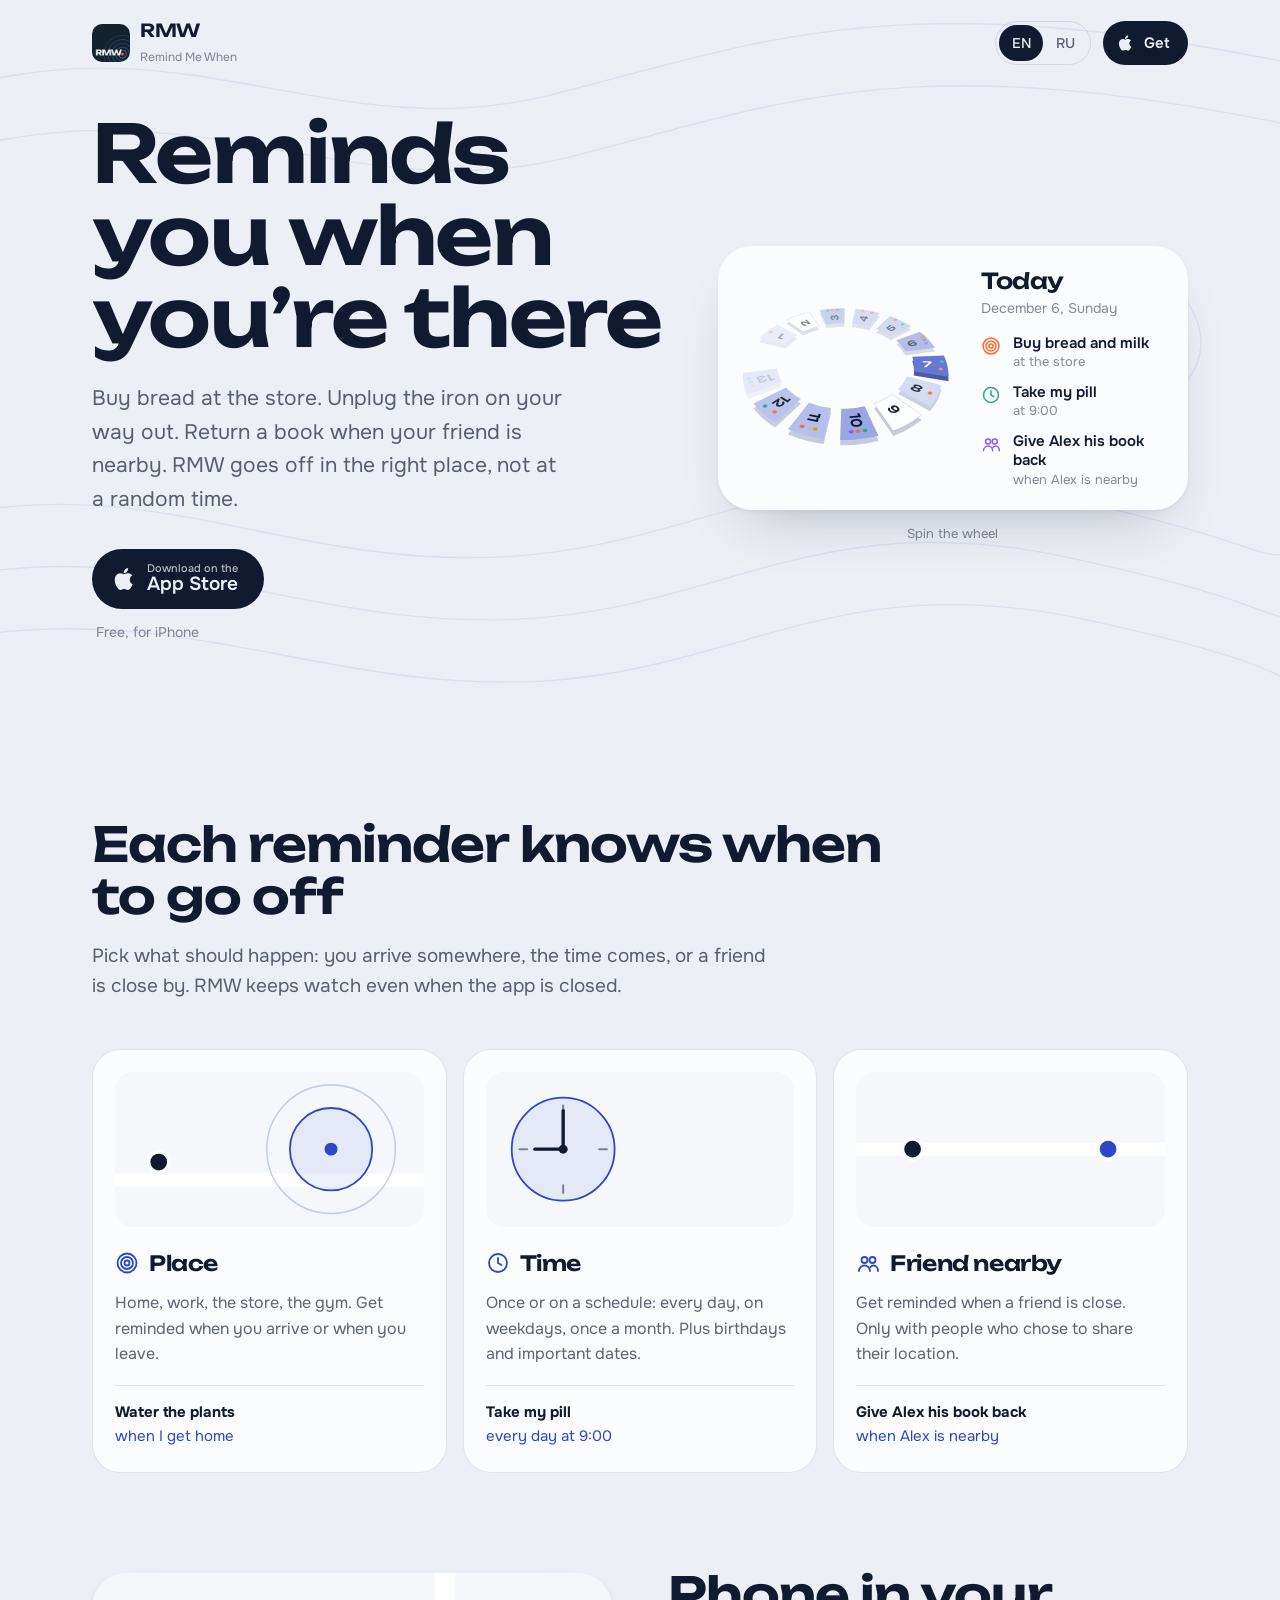
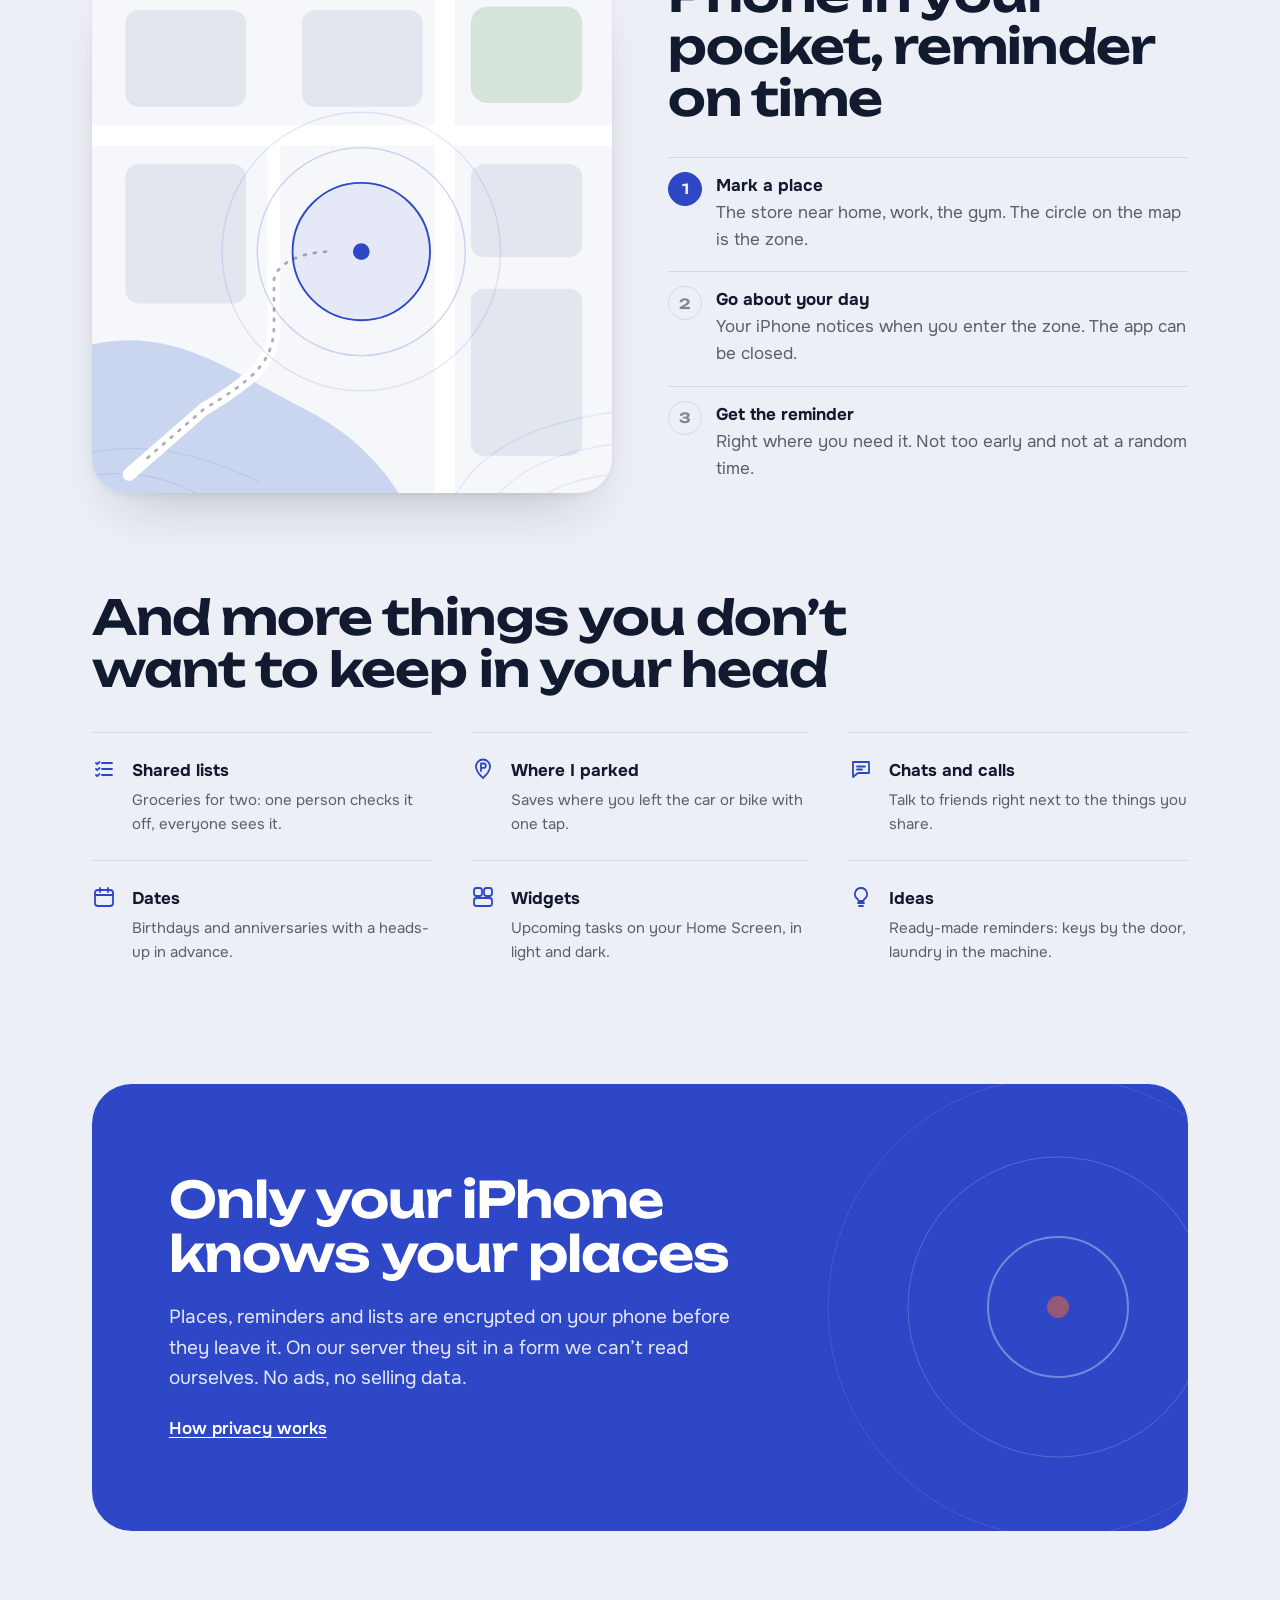
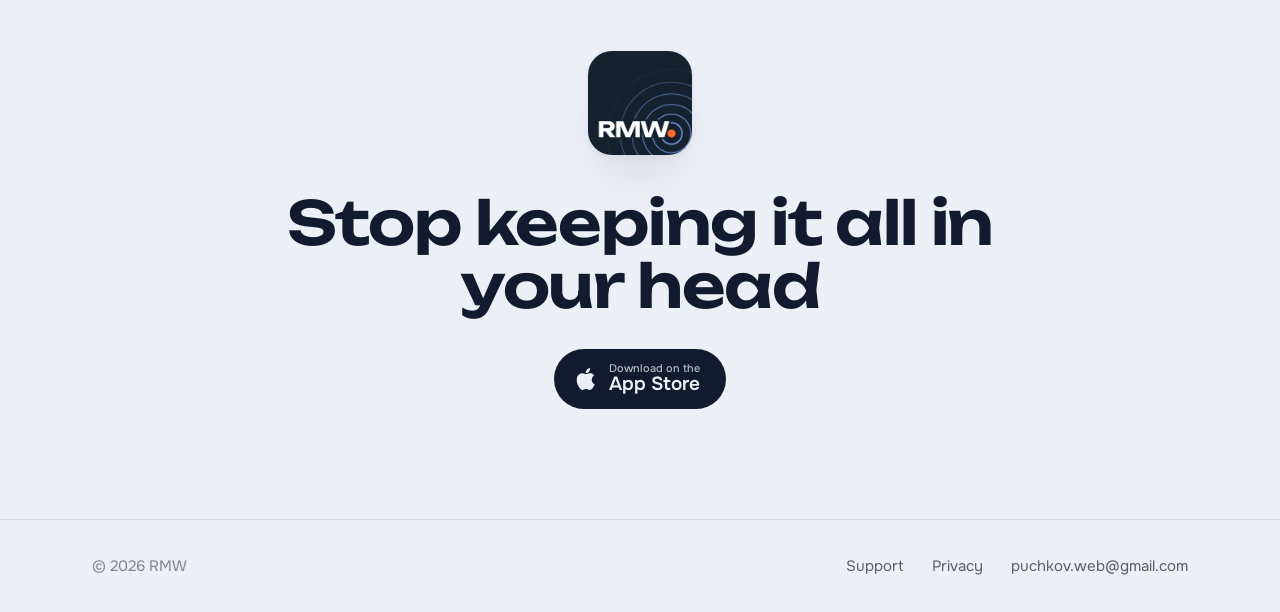
==== commit 01ac174e: "Старый адрес: вместо переадресации — полная копия нового сайта Co-Authored-By: Claude Opus 5.5 <nore" ====
--- a/index.html
+++ b/index.html
@@ -1,16 +1,765 @@
 <!doctype html>
-<html lang="en">
+<html lang="ru">
 <head>
 <meta charset="utf-8">
-<meta name="viewport" content="width=device-width, initial-scale=1">
-<title>RMW has moved</title>
+<meta name="viewport" content="width=device-width, initial-scale=1, viewport-fit=cover">
+<title>RMW — Remind Me When</title>
+<meta name="description" content="Напоминания для iPhone, которые срабатывают в нужном месте, в нужное время и когда друг рядом.">
+<meta name="theme-color" content="#ECEFF5" media="(prefers-color-scheme: light)">
+<meta name="theme-color" content="#0F1115" media="(prefers-color-scheme: dark)">
+<meta name="apple-itunes-app" content="app-id=6831954343">
 <link rel="canonical" href="https://remind-me-when.github.io/">
-<meta name="robots" content="noindex">
-<script>location.replace('https://remind-me-when.github.io' + location.pathname + location.search + location.hash);</script>
-<meta http-equiv="refresh" content="0; url=https://remind-me-when.github.io/">
+<meta property="og:url" content="https://remind-me-when.github.io/">
+<meta property="og:title" content="RMW — Remind Me When">
+<meta property="og:description" content="Напомнит там, где это нужно: у магазина, дома, на работе — и когда друг рядом.">
+<meta property="og:image" content="https://remind-me-when.github.io/img/icon.png">
+<link rel="icon" href="favicon.png">
+<link rel="apple-touch-icon" href="img/apple-touch-icon.png">
+<link rel="preconnect" href="https://fonts.googleapis.com">
+<link rel="preconnect" href="https://fonts.gstatic.com" crossorigin>
+<link href="https://fonts.googleapis.com/css2?family=Onest:wght@400;500;600&family=Unbounded:wght@500;600&display=swap" rel="stylesheet">
+<script>document.documentElement.className = 'js';</script>
+<style>
+:root {
+  --mist: #ECEFF5; --card: #FBFCFE; --cobalt: #2D47C7; --cobalt-deep: #1F3496; --band: #2D47C7;
+  --ink: #111A2E; --ink-2: rgba(17,26,46,.68); --ink-3: rgba(17,26,46,.5);
+  --line: rgba(17,26,46,.1); --signal: #FF6A2B; --tint: rgba(45,71,199,.08);
+  --land: #F5F7FB; --block: #E1E6EF; --park: #D5E3DB; --water: #CAD6F0; --road: #FFFFFF;
+  --topo: rgba(45,71,199,.09); --shadow: 0 30px 60px -30px rgba(17,26,46,.28), 0 2px 6px rgba(17,26,46,.05);
+}
+@media (prefers-color-scheme: dark) {
+  :root {
+    --mist: #0F1115; --card: #191C22; --cobalt: #8A9DF5; --cobalt-deep: #6C84F0; --band: #2F44A8;
+    --ink: #EDEFF3; --ink-2: rgba(237,239,243,.72); --ink-3: rgba(237,239,243,.52);
+    --line: rgba(237,239,243,.09); --signal: #FF7A3D; --tint: rgba(138,157,245,.1);
+    --land: #15181E; --block: #1F232B; --park: #17261F; --water: #16223D; --road: #2A2F39;
+    --topo: rgba(138,157,245,.08); --shadow: 0 30px 60px -30px rgba(0,0,0,.7), 0 0 0 1px rgba(237,239,243,.06);
+  }
+}
+* { box-sizing: border-box; }
+html { -webkit-text-size-adjust: 100%; }
+body { margin: 0; background: var(--mist); color: var(--ink); font: 17px/1.6 Onest, -apple-system, system-ui, sans-serif; overflow-x: hidden; }
+a { color: var(--cobalt); text-underline-offset: 3px; }
+:focus-visible { outline: 3px solid var(--signal); outline-offset: 3px; border-radius: 8px; }
+.wrap { max-width: 1160px; margin: 0 auto; padding: 0 16px; }
+@media (min-width: 700px) { .wrap { padding: 0 32px; } }
+h1, h2, h3 { font-family: Unbounded, Onest, sans-serif; font-weight: 600; letter-spacing: -.02em; margin: 0; }
+svg.ico { width: 24px; height: 24px; stroke: var(--cobalt); fill: none; stroke-width: 1.8; stroke-linecap: round; stroke-linejoin: round; flex: none; }
+
+/* Шапка */
+header { padding: 18px 0; position: relative; z-index: 2; }
+header .wrap { display: flex; align-items: center; gap: 12px; }
+.brand { display: flex; align-items: center; gap: 10px; text-decoration: none; color: var(--ink); }
+.brand img { width: 38px; height: 38px; border-radius: 10px; }
+.brand b { font: 600 18px/1 Unbounded, sans-serif; letter-spacing: -.02em; }
+.brand small { display: block; font-size: 12px; color: var(--ink-3); margin-top: 3px; }
+.spacer { flex: 1; }
+.langs { display: flex; border: 1px solid var(--line); border-radius: 999px; padding: 3px; }
+.langs button { font: 500 14px Onest, sans-serif; color: var(--ink-2); background: none; border: 0; border-radius: 999px; padding: 6px 12px; min-height: 36px; min-width: 44px; cursor: pointer; transition: background-color .2s, color .2s; }
+.langs button[aria-pressed="true"] { background: var(--ink); color: var(--mist); }
+.store { display: inline-flex; align-items: center; gap: 9px; background: var(--ink); color: var(--mist); text-decoration: none; border-radius: 999px; padding: 9px 18px 9px 14px; font-weight: 600; font-size: 15px; min-height: 44px; transition: transform .15s ease; }
+.store:active { transform: scale(.96); }
+.store svg { width: 18px; height: 18px; fill: currentColor; }
+.store.big { padding: 12px 26px 12px 20px; font-size: 19px; line-height: 1.1; min-height: 60px; }
+.store.big svg { width: 26px; height: 26px; }
+.store.big small { display: block; font-size: 11px; font-weight: 500; opacity: .75; }
+
+/* Герой */
+.hero { position: relative; padding: 28px 0 80px; }
+.hero .topo { position: absolute; inset: -120px 0 0 0; width: 100%; height: calc(100% + 120px); z-index: 0; pointer-events: none; }
+.hero .topo path { fill: none; stroke: var(--topo); stroke-width: 1.5; }
+.hero .wrap { position: relative; z-index: 1; display: grid; grid-template-columns: 1fr 1.08fr; gap: 56px; align-items: center; }
+.hero h1 { font-size: clamp(40px, 6.4vw, 80px); line-height: 1.02; }
+.hero .lead { font-size: clamp(18px, 1.9vw, 21px); color: var(--ink-2); margin: 24px 0 32px; max-width: 34ch; }
+.hero .note { color: var(--ink-3); font-size: 14px; margin: 12px 0 0 4px; }
+.hero h1 .w { display: inline-block; }
+.js .hero h1 .w { opacity: 0; transform: translateY(.4em); animation: rise .8s cubic-bezier(.2,.8,.2,1) forwards; animation-delay: calc(var(--i) * 70ms + 80ms); }
+.js .hero .lead, .js .hero .cta { opacity: 0; animation: fade .8s ease forwards .5s; }
+@keyframes rise { to { opacity: 1; transform: none; } }
+@keyframes fade { to { opacity: 1; } }
+
+/* Колесо дней */
+.widget { background: var(--card); border-radius: 34px; box-shadow: var(--shadow); padding: 22px 22px 22px 14px; display: grid; grid-template-columns: 56% 44%; align-items: center; position: relative; }
+.widget svg.wheel { width: 100%; height: auto; display: block; touch-action: none; cursor: grab; -webkit-user-select: none; user-select: none; overflow: visible; }
+.widget svg.wheel:active { cursor: grabbing; }
+.widget svg.wheel:focus:not(:focus-visible) { outline: none; }
+.wheel text { font-family: Unbounded, Onest, sans-serif; font-weight: 600; text-anchor: middle; dominant-baseline: central; pointer-events: none; }
+.wheel .link { stroke: var(--cobalt); stroke-width: 1.4; transition: opacity .25s ease; }
+.wheel .link-dot { fill: var(--cobalt); transition: opacity .25s ease; }
+.plan { padding-left: 6px; min-height: 196px; display: flex; flex-direction: column; justify-content: center; transition: opacity .22s ease, transform .22s ease; }
+.plan.swap { opacity: 0; transform: translateY(6px); }
+.plan h3 { font-size: clamp(17px, 2vw, 22px); line-height: 1.15; }
+.plan .date { color: var(--ink-3); font-size: 14px; margin: 4px 0 14px; }
+.plan ul { list-style: none; margin: 0; padding: 0; display: grid; gap: 12px; }
+.plan li { display: grid; grid-template-columns: 22px 1fr; gap: 0 10px; align-items: start; }
+.plan li svg.ico { width: 20px; height: 20px; margin-top: 2px; }
+.plan li b { display: block; font-size: 15px; line-height: 1.3; font-weight: 600; }
+.plan li span { display: block; font-size: 13px; line-height: 1.35; color: var(--ink-3); }
+.plan .free { color: var(--ink-3); font-size: 15px; }
+.widget .hint { position: absolute; left: 0; right: 0; bottom: -34px; text-align: center; font-size: 13px; color: var(--ink-3); }
+
+/* Секции */
+section { padding: 96px 0; }
+.kicker { font-size: clamp(28px, 4vw, 48px); line-height: 1.08; max-width: 18ch; }
+.sub { font-size: clamp(17px, 1.6vw, 19px); color: var(--ink-2); max-width: 52ch; margin: 18px 0 0; }
+
+.triggers { display: grid; grid-template-columns: repeat(3, 1fr); gap: 16px; margin-top: 48px; }
+.trigger { background: var(--card); border: 1px solid var(--line); border-radius: 28px; padding: 22px 22px 24px; display: flex; flex-direction: column; }
+.trigger .scene { width: 100%; height: auto; aspect-ratio: 2 / 1; display: block; border-radius: 18px; background: var(--land); margin-bottom: 20px; }
+.trigger h3 { font-size: 21px; display: flex; align-items: center; gap: 10px; }
+.trigger p { color: var(--ink-2); font-size: 16px; margin: 10px 0 18px; flex: 1; }
+.example { border-top: 1px solid var(--line); padding-top: 14px; font-size: 15px; }
+.example b { display: block; }
+.example span { color: var(--cobalt); }
+
+/* Сцены карточек — играют, пока карточка на экране */
+.scene * { transform-box: fill-box; transform-origin: center; }
+.scene .stroke { fill: none; stroke: var(--cobalt); stroke-width: 1.6; }
+.scene .soft { fill: var(--tint); stroke: var(--cobalt); stroke-width: 1.4; }
+.scene .faint { fill: none; stroke: var(--cobalt); stroke-opacity: .25; stroke-width: 1.2; }
+.scene .me { fill: var(--ink); stroke: var(--card); stroke-width: 3; }
+.scene .pal { fill: var(--cobalt); stroke: var(--card); stroke-width: 3; }
+.scene .hit { fill: none; stroke: var(--signal); stroke-width: 2.5; opacity: 0; }
+.scene .chip { fill: var(--signal); opacity: 0; }
+.scene .chip-t { fill: #fff; font: 600 13px Onest, sans-serif; text-anchor: middle; dominant-baseline: central; opacity: 0; }
+.scene .road { stroke: var(--road); stroke-width: 10; stroke-linecap: round; fill: none; }
+.scene .hand { stroke: var(--ink); stroke-width: 2.6; stroke-linecap: round; }
+.scene .hand.m { transform-origin: 60px 60px; transform-box: view-box; }
+.scene .hand.h { transform-origin: 60px 60px; transform-box: view-box; transform: rotate(-90deg); }
+.scene .tick { stroke: var(--ink-3); stroke-width: 1.6; stroke-linecap: round; }
+.play .walk { animation: walk 4.8s cubic-bezier(.45,0,.25,1) infinite; }
+.play .hit { animation: hit 4.8s ease-out infinite; }
+.play .hand.m { animation: spin 4.8s cubic-bezier(.5,0,.2,1) infinite; }
+.play .chip, .play .chip-t { animation: chip 4.8s ease infinite; }
+.play .meet-a { animation: meetA 4.8s cubic-bezier(.45,0,.25,1) infinite; }
+.play .meet-b { animation: meetB 4.8s cubic-bezier(.45,0,.25,1) infinite; }
+@keyframes walk { 0% { transform: translateX(0); opacity: 0; } 8% { opacity: 1; } 52%, 88% { transform: translateX(124px); opacity: 1; } 100% { transform: translateX(124px); opacity: 0; } }
+@keyframes hit { 0%, 50% { opacity: 0; transform: scale(1); } 56% { opacity: 1; } 84%, 100% { opacity: 0; transform: scale(1.7); } }
+@keyframes spin { 0% { transform: rotate(0); } 55%, 100% { transform: rotate(1080deg); } }
+@keyframes chip { 0%, 52% { opacity: 0; transform: translateY(6px); } 60%, 88% { opacity: 1; transform: none; } 100% { opacity: 0; } }
+@keyframes meetA { 0% { transform: translateX(0); } 52%, 88% { transform: translateX(58px); } 100% { transform: translateX(58px); opacity: 0; } }
+@keyframes meetB { 0% { transform: translateX(0); } 52%, 88% { transform: translateX(-58px); } 100% { transform: translateX(-58px); opacity: 0; } }
+
+/* Сцена на карте */
+.story { display: grid; grid-template-columns: 1fr 1fr; gap: 56px; align-items: center; }
+.map { position: relative; border-radius: 34px; overflow: hidden; background: var(--land); box-shadow: var(--shadow); aspect-ratio: 1; }
+.map svg { width: 100%; height: 100%; display: block; }
+.map .water { fill: var(--water); } .map .park { fill: var(--park); } .map .block { fill: var(--block); }
+.map .topo path { fill: none; stroke: var(--topo); stroke-width: 1.5; }
+.map .road { stroke: var(--road); fill: none; stroke-linecap: round; }
+.map .ring { fill: none; stroke: var(--cobalt); }
+.map .zone { fill: var(--tint); stroke: var(--cobalt); stroke-width: 2; }
+.map .pin { fill: var(--cobalt); }
+.map .ping { fill: none; stroke: var(--signal); stroke-width: 3; opacity: 0; }
+.map .me { fill: var(--ink); stroke: var(--card); stroke-width: 4; }
+.map .trail { fill: none; stroke: var(--ink); stroke-opacity: .35; stroke-width: 3; stroke-dasharray: 2 9; stroke-linecap: round; }
+.push { position: absolute; left: 6%; right: 6%; top: 5%; display: flex; gap: 12px; align-items: center; background: rgba(251,252,254,.86); -webkit-backdrop-filter: blur(18px); backdrop-filter: blur(18px); border-radius: 22px; padding: 12px 14px; box-shadow: 0 16px 36px -16px rgba(17,26,46,.4); transform: translateY(-140%); opacity: 0; transition: transform .55s cubic-bezier(.2,.9,.25,1.15), opacity .3s ease; color: #111A2E; }
+.push.on { transform: none; opacity: 1; }
+.push img { width: 40px; height: 40px; border-radius: 10px; }
+.push .body { flex: 1; min-width: 0; font-size: 14px; line-height: 1.3; }
+.push .t { display: flex; justify-content: space-between; color: rgba(17,26,46,.55); font-size: 12px; margin-bottom: 2px; }
+.push b { display: block; }
+.push p { margin: 0; color: rgba(17,26,46,.75); }
+.steps { list-style: none; margin: 32px 0 0; padding: 0; display: grid; gap: 4px; }
+.steps li { display: grid; grid-template-columns: 34px 1fr; gap: 14px; padding: 14px 0; border-top: 1px solid var(--line); color: var(--ink-2); transition: color .3s ease; }
+.steps li b { display: block; color: var(--ink); }
+.steps .n { width: 34px; height: 34px; border-radius: 50%; border: 1.5px solid var(--line); display: grid; place-items: center; font: 600 14px Unbounded, sans-serif; color: var(--ink-3); transition: background-color .3s, color .3s, border-color .3s; }
+.steps li.now .n { background: var(--cobalt); border-color: var(--cobalt); color: var(--mist); }
+
+/* Ещё */
+.more { display: grid; grid-template-columns: repeat(3, 1fr); gap: 0 40px; margin-top: 36px; }
+.more > div { display: grid; grid-template-columns: 24px 1fr; gap: 0 16px; padding: 24px 0; border-top: 1px solid var(--line); }
+.more h4 { margin: 0 0 4px; font-size: 17px; }
+.more p { margin: 0; color: var(--ink-2); font-size: 15px; }
+.js .more > div { opacity: 0; transform: translateY(14px); transition: opacity .6s ease, transform .6s cubic-bezier(.2,.8,.2,1); transition-delay: calc(var(--i) * 80ms); }
+.js .more.in > div { opacity: 1; transform: none; }
+
+/* Приватность */
+.private { position: relative; overflow: hidden; background: var(--band); color: #fff; border-radius: 40px; padding: clamp(40px, 7vw, 88px) clamp(24px, 6vw, 80px); }
+.private h2 { font-size: clamp(28px, 4vw, 50px); line-height: 1.08; max-width: 14ch; position: relative; }
+.private p { color: rgba(255,255,255,.88); max-width: 46ch; margin: 22px 0 0; font-size: clamp(17px, 1.6vw, 19px); position: relative; }
+.private a { color: #fff; position: relative; display: inline-block; margin-top: 22px; font-weight: 600; }
+.private .radar { position: absolute; right: -180px; top: 50%; width: 620px; height: 620px; margin-top: -310px; opacity: .5; }
+.private .radar circle { fill: none; stroke: #fff; transform-box: fill-box; transform-origin: center; }
+.private .radar .wave { stroke-opacity: 0; }
+.private.play .radar .wave { animation: wave 5.4s cubic-bezier(.2,.6,.3,1) infinite; animation-delay: calc(var(--i) * 1.8s); }
+.private .radar .dot { fill: var(--signal); stroke: none; }
+@keyframes wave { 0% { transform: scale(.15); stroke-opacity: .9; } 100% { transform: scale(1); stroke-opacity: 0; } }
+
+/* Финал */
+.final { text-align: center; padding: 120px 0 110px; }
+.final img { width: 104px; height: 104px; border-radius: 24px; box-shadow: var(--shadow); }
+.final h2 { font-size: clamp(30px, 5vw, 60px); line-height: 1.05; margin: 28px auto 32px; max-width: 14ch; }
+
+footer { border-top: 1px solid var(--line); padding: 28px 0 calc(28px + env(safe-area-inset-bottom)); color: var(--ink-3); font-size: 15px; }
+footer .wrap { display: flex; flex-wrap: wrap; gap: 12px 28px; align-items: center; }
+footer a { text-decoration: none; color: var(--ink-2); padding: 6px 0; }
+
+@media (max-width: 960px) {
+  .hero .wrap, .story { grid-template-columns: 1fr; gap: 40px; }
+  .hero .lead { max-width: 40ch; }
+  .triggers { grid-template-columns: 1fr; max-width: 560px; }
+  .more { grid-template-columns: 1fr 1fr; }
+  .map { max-width: 560px; }
+}
+@media (max-width: 600px) {
+  header .store, .brand small { display: none; }
+  .hero { padding: 12px 0 72px; }
+  .widget { border-radius: 28px; padding: 16px 14px 16px 6px; grid-template-columns: 55% 45%; }
+  .plan { min-height: 176px; }
+  .plan li b { font-size: 14px; }
+  .plan li span { font-size: 12px; }
+  section { padding: 72px 0; }
+  .more { grid-template-columns: 1fr; }
+  .private { border-radius: 30px; }
+  .private .radar { width: 420px; height: 420px; margin-top: -210px; right: -230px; }
+  footer .spacer { display: none; }
+}
+@media (prefers-reduced-motion: reduce) {
+  .js .hero h1 .w, .js .hero .lead, .js .hero .cta, .js .more > div { animation: none; opacity: 1; transform: none; transition: none; }
+  .play .walk, .play .hit, .play .hand.m, .play .chip, .play .chip-t, .play .meet-a, .play .meet-b, .private.play .radar .wave { animation: none; }
+  .scene .walk { transform: translateX(124px); } .scene .meet-a { transform: translateX(58px); } .scene .meet-b { transform: translateX(-58px); }
+  .scene .chip, .scene .chip-t { opacity: 1; }
+  .push { transition: none; }
+}
+</style>
 </head>
-<body style="font-family:-apple-system,system-ui,sans-serif;padding:24px">
-<p>RMW has moved to <a href="https://remind-me-when.github.io/">remind-me-when.github.io</a>.</p>
-<p lang="ru">Сайт RMW переехал: <a href="https://remind-me-when.github.io/">remind-me-when.github.io</a>.</p>
+<body>
+<header>
+  <div class="wrap">
+    <a class="brand" href="./"><img src="img/apple-touch-icon.png" alt="" width="38" height="38"><span><b>RMW</b><small>Remind Me When</small></span></a>
+    <span class="spacer"></span>
+    <div class="langs" role="group" aria-label="Language">
+      <button type="button" data-set="en" lang="en">EN</button>
+      <button type="button" data-set="ru" lang="ru">RU</button>
+    </div>
+    <a class="store" href="https://apps.apple.com/app/id6831954343"><svg viewBox="0 0 24 24" aria-hidden="true"><path d="M16.4 12.6c0-2.6 2.1-3.8 2.2-3.9-1.2-1.8-3.1-2-3.7-2-1.6-.2-3.1.9-3.9.9-.8 0-2-.9-3.4-.9-1.7 0-3.3 1-4.2 2.6-1.8 3.1-.5 7.7 1.3 10.2.9 1.2 1.9 2.6 3.2 2.6 1.3-.1 1.8-.8 3.3-.8 1.6 0 2 .8 3.4.8 1.4 0 2.3-1.3 3.1-2.5 1-1.4 1.4-2.8 1.4-2.9-.1 0-2.7-1-2.7-4.1zM13.9 5c.7-.9 1.2-2 1-3.2-1 .1-2.3.7-3 1.6-.7.8-1.3 2-1.1 3.1 1.2.1 2.3-.6 3.1-1.5z"/></svg><span data-i="get">Скачать</span></a>
+  </div>
+</header>
+
+<main>
+<div class="hero">
+  <svg class="topo" viewBox="0 0 1440 900" preserveAspectRatio="xMidYMid slice" aria-hidden="true">
+    <path d="M-40 160 C220 90 380 230 620 170 S1010 40 1480 140"/>
+    <path d="M-40 230 C230 160 400 300 640 240 S1020 110 1480 210"/>
+    <path d="M-40 640 C180 600 330 700 560 690 S900 560 1180 620 1400 700 1480 680"/>
+    <path d="M-40 710 C190 670 350 770 580 760 S920 630 1200 690 1410 770 1480 750"/>
+    <path d="M-40 780 C200 740 370 840 600 830 S940 700 1220 760 1420 840 1480 820"/>
+    <path d="M1060 420 C1120 330 1290 320 1340 410 S1260 560 1160 540 1000 510 1060 420Z"/>
+    <path d="M1100 425 C1140 365 1260 360 1295 420 S1240 515 1170 502 1060 485 1100 425Z"/>
+  </svg>
+  <div class="wrap">
+    <div>
+      <h1 data-i="h1" data-split>Напомнит, когда вы&nbsp;там</h1>
+      <p class="lead" data-i="lead">Купить хлеб — у магазина. Выключить утюг — на выходе из дома. Отдать книгу — когда друг рядом. RMW срабатывает в нужном месте, а не в случайное время.</p>
+      <div class="cta">
+        <a class="store big" href="https://apps.apple.com/app/id6831954343"><svg viewBox="0 0 24 24" aria-hidden="true"><path d="M16.4 12.6c0-2.6 2.1-3.8 2.2-3.9-1.2-1.8-3.1-2-3.7-2-1.6-.2-3.1.9-3.9.9-.8 0-2-.9-3.4-.9-1.7 0-3.3 1-4.2 2.6-1.8 3.1-.5 7.7 1.3 10.2.9 1.2 1.9 2.6 3.2 2.6 1.3-.1 1.8-.8 3.3-.8 1.6 0 2 .8 3.4.8 1.4 0 2.3-1.3 3.1-2.5 1-1.4 1.4-2.8 1.4-2.9-.1 0-2.7-1-2.7-4.1zM13.9 5c.7-.9 1.2-2 1-3.2-1 .1-2.3.7-3 1.6-.7.8-1.3 2-1.1 3.1 1.2.1 2.3-.6 3.1-1.5z"/></svg><span><small data-i="dl">Загрузите в</small>App Store</span></a>
+        <p class="note" data-i="note">Бесплатно, для iPhone</p>
+      </div>
+    </div>
+    <div class="widget">
+      <svg class="wheel" id="wheel" tabindex="0" role="img" aria-label="Колесо дней из приложения: покрутите, чтобы посмотреть план на другой день" data-i-aria="wheelAria"></svg>
+      <div class="plan" id="plan" aria-live="polite"></div>
+      <div class="hint" data-i="hint">Покрутите колесо</div>
+    </div>
+  </div>
+</div>
+
+<section>
+  <div class="wrap">
+    <h2 class="kicker" data-i="h2a">Напоминание само знает, когда сработать</h2>
+    <p class="sub" data-i="sub2a">Выберите, что должно случиться: вы пришли в место, наступило время или рядом оказался друг. Дальше RMW следит сам, даже когда приложение закрыто.</p>
+    <div class="triggers">
+      <div class="trigger">
+        <svg class="scene" viewBox="0 0 240 120" aria-hidden="true">
+          <path class="road" d="M0 84 H240"/>
+          <circle class="faint" cx="168" cy="60" r="50"/>
+          <circle class="soft" cx="168" cy="60" r="32"/>
+          <circle class="hit" cx="168" cy="60" r="32"/>
+          <circle class="pal" cx="168" cy="60" r="5" style="stroke:none"/>
+          <circle class="me walk" cx="34" cy="70" r="8"/>
+        </svg>
+        <h3><svg class="ico" viewBox="0 0 24 24" aria-hidden="true"><circle cx="12" cy="12" r="2.5"/><circle cx="12" cy="12" r="6"/><circle cx="12" cy="12" r="9.5"/></svg><span data-i="tPlace">Место</span></h3>
+        <p data-i="tPlaceD">Дом, работа, магазин, спортзал. Напомнит, когда придёте или когда уйдёте.</p>
+        <div class="example"><b data-i="tPlaceE">Полить цветы</b><span data-i="tPlaceW">когда приду домой</span></div>
+      </div>
+      <div class="trigger">
+        <svg class="scene" viewBox="0 0 240 120" aria-hidden="true">
+          <circle class="soft" cx="60" cy="60" r="40"/>
+          <path class="tick" d="M60 26v6M60 88v6M26 60h6M88 60h6"/>
+          <line class="hand h" x1="60" y1="60" x2="60" y2="38"/>
+          <line class="hand m" x1="60" y1="60" x2="60" y2="30"/>
+          <circle cx="60" cy="60" r="3.5" style="fill:var(--ink)"/>
+          <rect class="chip" x="128" y="44" width="84" height="32" rx="16"/>
+          <text class="chip-t" x="170" y="60">9:00</text>
+        </svg>
+        <h3><svg class="ico" viewBox="0 0 24 24" aria-hidden="true"><circle cx="12" cy="12" r="9"/><path d="M12 7v5l3.5 2"/></svg><span data-i="tTime">Время</span></h3>
+        <p data-i="tTimeD">Разово или по расписанию: каждый день, по будням, раз в месяц. Плюс дни рождения и важные даты.</p>
+        <div class="example"><b data-i="tTimeE">Выпить таблетку</b><span data-i="tTimeW">каждый день в 9:00</span></div>
+      </div>
+      <div class="trigger">
+        <svg class="scene" viewBox="0 0 240 120" aria-hidden="true">
+          <path class="road" d="M0 60 H240"/>
+          <circle class="hit" cx="120" cy="60" r="30"/>
+          <circle class="me meet-a" cx="44" cy="60" r="8"/>
+          <circle class="pal meet-b" cx="196" cy="60" r="8"/>
+        </svg>
+        <h3><svg class="ico" viewBox="0 0 24 24" aria-hidden="true"><circle cx="8.5" cy="9" r="3"/><circle cx="16.5" cy="9" r="3"/><path d="M3 20c0-3 2.5-5.5 5.5-5.5S14 17 14 20M14.5 16c.7-1 1.9-1.5 3-1.5 2.4 0 4.5 2.2 4.5 5.5"/></svg><span data-i="tFriend">Друг рядом</span></h3>
+        <p data-i="tFriendD">Напомнит, когда друг окажется поблизости. Только с теми, кто сам согласился делиться местом.</p>
+        <div class="example"><b data-i="tFriendE">Вернуть Лёше книгу</b><span data-i="tFriendW">когда Лёша рядом</span></div>
+      </div>
+    </div>
+  </div>
+</section>
+
+<section style="padding-top:0">
+  <div class="wrap story">
+    <div class="map" role="img" aria-label="Карта: человек подходит к магазину, и на экране появляется напоминание" data-i-aria="mapAria">
+      <svg viewBox="0 0 560 560" aria-hidden="true">
+        <path class="water" d="M0 400 C90 380 150 430 230 470 C300 505 330 560 330 560 L0 560 Z"/>
+        <rect class="park" x="408" y="36" width="120" height="104" rx="18"/>
+        <rect class="block" x="36" y="40" width="130" height="104" rx="14"/>
+        <rect class="block" x="226" y="40" width="130" height="104" rx="14"/>
+        <rect class="block" x="36" y="206" width="130" height="150" rx="14"/>
+        <rect class="block" x="408" y="206" width="120" height="100" rx="14"/>
+        <rect class="block" x="408" y="340" width="120" height="180" rx="14"/>
+        <g class="topo">
+          <path d="M-20 520 C60 500 120 520 180 548"/><path d="M-20 545 C40 530 90 545 130 570"/>
+          <path d="M380 590 C400 520 470 480 590 470"/><path d="M420 590 C440 540 500 510 590 505"/><path d="M460 590 C475 560 520 540 590 538"/>
+        </g>
+        <path class="road" stroke-width="22" d="M0 175 H560"/>
+        <path class="road" stroke-width="22" d="M380 0 V560"/>
+        <path class="road" stroke-width="14" d="M196 175 V380 C196 420 170 440 120 470 L40 540"/>
+        <path class="trail" d="M60 522 L120 470 C170 440 196 420 196 380 L196 330 C200 310 230 300 258 300"/>
+        <circle class="ring" cx="290" cy="300" r="150" stroke-opacity=".12" stroke-width="1.5"/>
+        <circle class="ring" cx="290" cy="300" r="112" stroke-opacity=".22" stroke-width="1.5"/>
+        <circle class="zone" cx="290" cy="300" r="74"/>
+        <circle class="pin" cx="290" cy="300" r="9"/>
+        <circle class="ping" cx="290" cy="300" r="74">
+          <animate attributeName="r" from="74" to="190" dur="1.4s" begin="me.end" fill="freeze"/>
+          <animate attributeName="opacity" values="0;.8;0" dur="1.4s" begin="me.end" fill="freeze"/>
+        </circle>
+        <circle class="me" r="11" cx="0" cy="0" id="dot" transform="translate(60 522)">
+          <animateMotion id="me" dur="2.8s" begin="indefinite" fill="freeze" calcMode="spline" keyTimes="0;1" keySplines=".45 0 .25 1" path="M60 522 L120 470 C170 440 196 420 196 380 L196 330 C200 310 230 300 258 300"/>
+        </circle>
+      </svg>
+      <div class="push" id="push" aria-hidden="true">
+        <img src="img/apple-touch-icon.png" alt="">
+        <div class="body">
+          <div class="t"><span>RMW</span><span data-i="now">сейчас</span></div>
+          <b data-i="pushT">Вы у магазина</b>
+          <p data-i="pushB">Купить хлеб и молоко</p>
+        </div>
+      </div>
+    </div>
+    <div>
+      <h2 class="kicker" data-i="h2s">Телефон в кармане, напоминание вовремя</h2>
+      <ol class="steps" id="steps">
+        <li><span class="n">1</span><span><b data-i="s1">Отметьте место</b><span data-i="s1d">Магазин у дома, работа, спортзал. Круг на карте и есть зона.</span></span></li>
+        <li><span class="n">2</span><span><b data-i="s2">Живите как обычно</b><span data-i="s2d">iPhone сам замечает, что вы вошли в зону. Приложение может быть закрыто.</span></span></li>
+        <li><span class="n">3</span><span><b data-i="s3">Получите напоминание</b><span data-i="s3d">Ровно там, где оно нужно. Не раньше и не в случайное время.</span></span></li>
+      </ol>
+    </div>
+  </div>
+</section>
+
+<section style="padding-top:0">
+  <div class="wrap">
+    <h2 class="kicker" data-i="h2b">И ещё то, что не хочется держать в голове</h2>
+    <div class="more" id="more">
+      <div style="--i:0"><svg class="ico" viewBox="0 0 24 24" aria-hidden="true"><path d="M10 6h10M10 12h10M10 18h10"/><path d="M4 6l1.2 1.2L7.5 5M4 12l1.2 1.2 2.3-2.2M4 18l1.2 1.2 2.3-2.2"/></svg><div><h4 data-i="m1">Общие списки</h4><p data-i="m1d">Покупки на двоих: вычеркнул один — видят все.</p></div></div>
+      <div style="--i:1"><svg class="ico" viewBox="0 0 24 24" aria-hidden="true"><path d="M12 21s-7-6.2-7-11.5a7 7 0 0 1 14 0C19 14.8 12 21 12 21z"/><path d="M10 14V6.5h2.6a2.2 2.2 0 0 1 0 4.4H10"/></svg><div><h4 data-i="m2">Где я оставил</h4><p data-i="m2d">Запомнит, где машина или велосипед, одним нажатием.</p></div></div>
+      <div style="--i:2"><svg class="ico" viewBox="0 0 24 24" aria-hidden="true"><path d="M4 5h16v11H9l-5 4z"/><path d="M8 9.5h8M8 12.5h5"/></svg><div><h4 data-i="m3">Чаты и звонки</h4><p data-i="m3d">Переписка с друзьями рядом с общими делами.</p></div></div>
+      <div style="--i:3"><svg class="ico" viewBox="0 0 24 24" aria-hidden="true"><rect x="3" y="5" width="18" height="16" rx="3"/><path d="M3 10h18M8 3v4M16 3v4"/></svg><div><h4 data-i="m4">Даты</h4><p data-i="m4d">Дни рождения и годовщины с напоминанием заранее.</p></div></div>
+      <div style="--i:4"><svg class="ico" viewBox="0 0 24 24" aria-hidden="true"><rect x="3" y="3" width="8" height="8" rx="2.5"/><rect x="13" y="3" width="8" height="8" rx="2.5"/><rect x="3" y="13" width="18" height="8" rx="2.5"/></svg><div><h4 data-i="m5">Виджеты</h4><p data-i="m5d">Ближайшие дела на экране «Домой», в светлой и тёмной теме.</p></div></div>
+      <div style="--i:5"><svg class="ico" viewBox="0 0 24 24" aria-hidden="true"><path d="M9 18h6M10 21h4"/><path d="M12 3a6 6 0 0 0-3.5 10.9c.6.5 1 1.2 1 2.1h5c0-.9.4-1.6 1-2.1A6 6 0 0 0 12 3z"/></svg><div><h4 data-i="m6">Идеи</h4><p data-i="m6d">Готовые напоминания: ключи на выходе, бельё в машинке.</p></div></div>
+    </div>
+  </div>
+</section>
+
+<div class="wrap">
+  <div class="private" id="private">
+    <svg class="radar" viewBox="0 0 620 620" aria-hidden="true">
+      <circle cx="310" cy="310" r="70" stroke-opacity=".7" stroke-width="2"/>
+      <circle cx="310" cy="310" r="150" stroke-opacity=".4"/>
+      <circle cx="310" cy="310" r="230" stroke-opacity=".22"/>
+      <circle class="wave" style="--i:0" cx="310" cy="310" r="300" stroke-width="2"/>
+      <circle class="wave" style="--i:1" cx="310" cy="310" r="300" stroke-width="2"/>
+      <circle class="wave" style="--i:2" cx="310" cy="310" r="300" stroke-width="2"/>
+      <circle class="dot" cx="310" cy="310" r="11"/>
+    </svg>
+    <h2 data-i="h2c">Ваши места знает только ваш iPhone</h2>
+    <p data-i="pc">Места, напоминания и списки шифруются на телефоне до отправки. На сервере они лежат в виде, который мы сами прочитать не можем. Рекламы и продажи данных нет.</p>
+    <a href="privacy/" data-i="pLink">Как устроена приватность</a>
+  </div>
+</div>
+
+<div class="final">
+  <div class="wrap">
+    <img src="img/icon.png" alt="" width="104" height="104">
+    <h2 data-i="h2d">Хватит держать всё в голове</h2>
+    <a class="store big" href="https://apps.apple.com/app/id6831954343"><svg viewBox="0 0 24 24" aria-hidden="true"><path d="M16.4 12.6c0-2.6 2.1-3.8 2.2-3.9-1.2-1.8-3.1-2-3.7-2-1.6-.2-3.1.9-3.9.9-.8 0-2-.9-3.4-.9-1.7 0-3.3 1-4.2 2.6-1.8 3.1-.5 7.7 1.3 10.2.9 1.2 1.9 2.6 3.2 2.6 1.3-.1 1.8-.8 3.3-.8 1.6 0 2 .8 3.4.8 1.4 0 2.3-1.3 3.1-2.5 1-1.4 1.4-2.8 1.4-2.9-.1 0-2.7-1-2.7-4.1zM13.9 5c.7-.9 1.2-2 1-3.2-1 .1-2.3.7-3 1.6-.7.8-1.3 2-1.1 3.1 1.2.1 2.3-.6 3.1-1.5z"/></svg><span><small data-i="dl">Загрузите в</small>App Store</span></a>
+  </div>
+</div>
+</main>
+
+<footer>
+  <div class="wrap">
+    <span>© 2026 RMW</span>
+    <span class="spacer"></span>
+    <a href="support/" data-i="fSupport">Поддержка</a>
+    <a href="privacy/" data-i="fPrivacy">Конфиденциальность</a>
+    <a href="mailto:puchkov.web@gmail.com">puchkov.web@gmail.com</a>
+  </div>
+</footer>
+
+<script>
+(function () {
+  'use strict';
+  var reduce = window.matchMedia('(prefers-reduced-motion: reduce)').matches;
+  var dark = window.matchMedia('(prefers-color-scheme: dark)');
+
+  // ---------- Тексты ----------
+  var en = {
+    get: 'Get', dl: 'Download on the', note: 'Free, for iPhone', now: 'now',
+    h1: 'Reminds you when you’re&nbsp;there',
+    lead: 'Buy bread at the store. Unplug the iron on your way out. Return a book when your friend is nearby. RMW goes off in the right place, not at a random time.',
+    wheelAria: 'Day wheel from the app: spin it to see the plan for another day', hint: 'Spin the wheel',
+    mapAria: 'Map: a person walks up to a store and a reminder appears on screen',
+    pushT: 'You’re at the store', pushB: 'Buy bread and milk',
+    h2a: 'Each reminder knows when to go off',
+    sub2a: 'Pick what should happen: you arrive somewhere, the time comes, or a friend is close by. RMW keeps watch even when the app is closed.',
+    tPlace: 'Place', tPlaceD: 'Home, work, the store, the gym. Get reminded when you arrive or when you leave.', tPlaceE: 'Water the plants', tPlaceW: 'when I get home',
+    tTime: 'Time', tTimeD: 'Once or on a schedule: every day, on weekdays, once a month. Plus birthdays and important dates.', tTimeE: 'Take my pill', tTimeW: 'every day at 9:00',
+    tFriend: 'Friend nearby', tFriendD: 'Get reminded when a friend is close. Only with people who chose to share their location.', tFriendE: 'Give Alex his book back', tFriendW: 'when Alex is nearby',
+    h2s: 'Phone in your pocket, reminder on time',
+    s1: 'Mark a place', s1d: 'The store near home, work, the gym. The circle on the map is the zone.',
+    s2: 'Go about your day', s2d: 'Your iPhone notices when you enter the zone. The app can be closed.',
+    s3: 'Get the reminder', s3d: 'Right where you need it. Not too early and not at a random time.',
+    h2b: 'And more things you don’t want to keep in your head',
+    m1: 'Shared lists', m1d: 'Groceries for two: one person checks it off, everyone sees it.',
+    m2: 'Where I parked', m2d: 'Saves where you left the car or bike with one tap.',
+    m3: 'Chats and calls', m3d: 'Talk to friends right next to the things you share.',
+    m4: 'Dates', m4d: 'Birthdays and anniversaries with a heads-up in advance.',
+    m5: 'Widgets', m5d: 'Upcoming tasks on your Home Screen, in light and dark.',
+    m6: 'Ideas', m6d: 'Ready-made reminders: keys by the door, laundry in the machine.',
+    h2c: 'Only your iPhone knows your places',
+    pc: 'Places, reminders and lists are encrypted on your phone before they leave it. On our server they sit in a form we can’t read ourselves. No ads, no selling data.',
+    pLink: 'How privacy works',
+    h2d: 'Stop keeping it all in your head',
+    fSupport: 'Support', fPrivacy: 'Privacy'
+  };
+  // Примеры дел для колеса: [вид, что, когда]. Вид: p — место, t — время, f — друг, d — дата.
+  var DAYS = {
+    ru: [
+      [['p', 'Купить хлеб и молоко', 'у магазина'], ['t', 'Выпить таблетку', 'в 9:00'], ['f', 'Вернуть Лёше книгу', 'когда Лёша рядом']],
+      [['t', 'Позвонить маме', 'в 19:30'], ['p', 'Полить цветы', 'когда приду домой']],
+      [['p', 'Забрать посылку', 'у пункта выдачи']],
+      [],
+      [['t', 'Тренировка', 'в 18:00'], ['p', 'Взять форму', 'на выходе из дома'], ['f', 'Обсудить отпуск с Аней', 'когда Аня рядом']],
+      [['d', 'День рождения Димы', 'весь день'], ['p', 'Купить подарок', 'у торгового центра']],
+      [['p', 'Выключить утюг', 'на выходе из дома'], ['t', 'Оплатить интернет', 'в 12:00']]
+    ],
+    en: [
+      [['p', 'Buy bread and milk', 'at the store'], ['t', 'Take my pill', 'at 9:00'], ['f', 'Give Alex his book back', 'when Alex is nearby']],
+      [['t', 'Call mum', 'at 19:30'], ['p', 'Water the plants', 'when I get home']],
+      [['p', 'Pick up the parcel', 'at the pickup point']],
+      [],
+      [['t', 'Workout', 'at 18:00'], ['p', 'Take my gym bag', 'when I leave home'], ['f', 'Plan the trip with Anna', 'when Anna is nearby']],
+      [['d', 'Dan’s birthday', 'all day'], ['p', 'Buy a present', 'at the mall']],
+      [['p', 'Unplug the iron', 'when I leave home'], ['t', 'Pay for internet', 'at 12:00']]
+    ]
+  };
+  var REL = { ru: { '-1': 'Вчера', '0': 'Сегодня', '1': 'Завтра', free: 'Свободный день' }, en: { '-1': 'Yesterday', '0': 'Today', '1': 'Tomorrow', free: 'Nothing planned' } };
+  var ICON = {
+    p: '<circle cx="12" cy="12" r="2.5"/><circle cx="12" cy="12" r="6"/><circle cx="12" cy="12" r="9.5"/>',
+    t: '<circle cx="12" cy="12" r="9"/><path d="M12 7v5l3.5 2"/>',
+    f: '<circle cx="8.5" cy="9" r="3"/><circle cx="16.5" cy="9" r="3"/><path d="M3 20c0-3 2.5-5.5 5.5-5.5S14 17 14 20M14.5 16c.7-1 1.9-1.5 3-1.5 2.4 0 4.5 2.2 4.5 5.5"/>',
+    d: '<rect x="3" y="5" width="18" height="16" rx="3"/><path d="M3 10h18M8 3v4M16 3v4"/>'
+  };
+  var DOT = { p: '#FF6A2B', t: '#2BA58C', f: '#8A5CF6', d: '#E0A100' };
+
+  // Слова заголовка по одному: каждое въезжает со своей задержкой.
+  function split(el) {
+    var parts = el.innerHTML.split(/ (?![^<]*>)/);
+    el.innerHTML = parts.map(function (w, i) { return '<span class="w" style="--i:' + i + '">' + w + '</span>'; }).join(' ');
+  }
+
+  var ru = {};
+  document.querySelectorAll('[data-i]').forEach(function (el) { ru[el.dataset.i] = el.innerHTML; });
+  document.querySelectorAll('[data-i-aria]').forEach(function (el) { ru[el.dataset.iAria] = el.getAttribute('aria-label'); });
+  var ruMeta = document.querySelector('meta[name="description"]').content, ruOg = document.querySelector('meta[property="og:description"]').content;
+  var lang = 'ru';
+  function apply(l) {
+    lang = l;
+    var d = l === 'en' ? en : ru;
+    document.documentElement.lang = l;
+    document.querySelectorAll('[data-i]').forEach(function (el) { if (d[el.dataset.i]) el.innerHTML = d[el.dataset.i]; });
+    document.querySelectorAll('[data-i-aria]').forEach(function (el) { el.setAttribute('aria-label', d[el.dataset.iAria]); });
+    document.querySelectorAll('[data-split]').forEach(split);
+    document.querySelector('meta[name="description"]').setAttribute('content', l === 'en' ? 'Reminders for iPhone that go off in the right place, at the right time, and when a friend is nearby.' : ruMeta);
+    document.querySelector('meta[property="og:description"]').setAttribute('content', l === 'en' ? 'Reminds you where it matters: at the store, at home, at work, and when a friend is nearby.' : ruOg);
+    document.querySelectorAll('[data-set]').forEach(function (b) { b.setAttribute('aria-pressed', b.dataset.set === l ? 'true' : 'false'); });
+    if (wheel) wheel.relang();
+  }
+  var saved = null;
+  try { saved = localStorage.getItem('lang'); } catch (e) {}
+  var hash = location.hash.slice(1);
+  var first = hash === 'en' || hash === 'ru' ? hash : saved === 'en' || saved === 'ru' ? saved : ((navigator.language || 'ru').toLowerCase().indexOf('ru') === 0 ? 'ru' : 'en');
+  document.querySelectorAll('[data-set]').forEach(function (b) {
+    b.addEventListener('click', function () {
+      var l = b.dataset.set;
+      if (l === lang) return;
+      try { localStorage.setItem('lang', l); } catch (e) {}
+      document.querySelector('.hero h1').style.animation = 'none';
+      apply(l);
+    });
+  });
+
+  // Запускать анимацию, только пока блок на экране.
+  function whenVisible(el, on, off, threshold) {
+    if (!('IntersectionObserver' in window)) { on(); return; }
+    new IntersectionObserver(function (es) { es.forEach(function (e) { if (e.isIntersecting) on(); else if (off) off(); }); }, { threshold: threshold || 0.3 }).observe(el);
+  }
+
+  // ---------- Колесо дней (та же геометрия, что в приложении: src/home/wheelGeometry.ts) ----------
+  var wheel = (function () {
+    var svg = document.getElementById('wheel'), plan = document.getElementById('plan');
+    var NS = 'http://www.w3.org/2000/svg';
+    var N = 14, STEP = 2 * Math.PI / N, TILT = 50 * Math.PI / 180, COS = Math.cos(TILT), SIN = Math.sin(TILT);
+    var R = 100, BAND = 40, FOCAL = R * 4.2, THICK = 5, POP = 7, GAP = 0.3, HALF = STEP / 2 * (1 - GAP);
+    var today = new Date(); today.setHours(12, 0, 0, 0);
+    var C = {};
+    function colors() {
+      C = dark.matches
+        ? { face: '#232731', side: '#090B0F', accent: '#6C84F0', accentSide: '#2F44A8', ink: '#EDEFF3', onAccent: '#FFFFFF', edge: 'rgba(237,239,243,.16)' }
+        : { face: '#FFFFFF', side: '#C3CBDD', accent: '#2D47C7', accentSide: '#1A2C86', ink: '#111A2E', onAccent: '#FFFFFF', edge: 'rgba(17,26,46,.16)' };
+    }
+    colors();
+    function hex(c) { if (c.charAt(0) !== '#') return c.match(/\d+/g).map(Number); var n = parseInt(c.slice(1), 16); return [(n >> 16) & 255, (n >> 8) & 255, n & 255]; }
+    function mix(a, b, t) { var x = hex(a), y = hex(b); return 'rgb(' + x.map(function (v, i) { return Math.round(v + (y[i] - v) * t); }).join(',') + ')'; }
+    function items(off) { var list = DAYS[lang]; return list[((off % 7) + 7) % 7]; }
+    function lift(u) { var a = Math.abs(u); return a >= 1 ? 0 : 0.5 + 0.5 * Math.cos(Math.PI * a); }
+    function shade(u) {
+      var a = Math.abs(u), h = N / 2;
+      if (a >= h - 0.5) return 0;
+      var depth = Math.sin(u * STEP);
+      var base = 0.5 + 0.5 * (depth + 1) / 2;
+      var edge = Math.min(1, (h - 0.5 - a) / 1.2);
+      return base * edge;
+    }
+    function pt(t, r) {
+      var z = r * Math.sin(t) * SIN, s = FOCAL / (FOCAL - z);
+      return { x: r * Math.cos(t) * s, y: r * Math.sin(t) * COS * s, s: s };
+    }
+    // Границы кольца → viewBox; справа запас под линию к плану.
+    var minX = 1e9, maxX = -1e9, minY = 1e9, maxY = -1e9;
+    for (var a = 0; a < 2 * Math.PI; a += 0.05) {
+      [R - BAND / 2, R + BAND / 2 + POP].forEach(function (r) {
+        var p = pt(a, r);
+        minX = Math.min(minX, p.x); maxX = Math.max(maxX, p.x); minY = Math.min(minY, p.y); maxY = Math.max(maxY, p.y + THICK * p.s);
+      });
+    }
+    var EXTRA = 26;
+    svg.setAttribute('viewBox', (minX - 6).toFixed(1) + ' ' + (minY - 6).toFixed(1) + ' ' + (maxX - minX + 12 + EXTRA).toFixed(1) + ' ' + (maxY - minY + 12).toFixed(1));
+    var RIGHT = maxX + 6 + EXTRA;
+
+    var layer = document.createElementNS(NS, 'g');
+    svg.appendChild(layer);
+    var link = document.createElementNS(NS, 'path'); link.setAttribute('class', 'link'); link.setAttribute('fill', 'none');
+    var linkDot = document.createElementNS(NS, 'circle'); linkDot.setAttribute('class', 'link-dot'); linkDot.setAttribute('r', '3.5');
+    svg.appendChild(link); svg.appendChild(linkDot);
+    var pool = [];
+    for (var i = 0; i < N; i++) {
+      var g = document.createElementNS(NS, 'g');
+      var body = document.createElementNS(NS, 'path'), face = document.createElementNS(NS, 'path'), lab = document.createElementNS(NS, 'g');
+      var num = document.createElementNS(NS, 'text'); num.setAttribute('font-size', '15');
+      var dots = [];
+      for (var k = 0; k < 3; k++) { var c = document.createElementNS(NS, 'circle'); c.setAttribute('r', '2.6'); lab.appendChild(c); dots.push(c); }
+      lab.appendChild(num);
+      g.appendChild(body); g.appendChild(face); g.appendChild(lab);
+      layer.appendChild(g);
+      pool.push({ g: g, body: body, face: face, lab: lab, num: num, dots: dots });
+    }
+
+    function outline(u, dy) {
+      var t0 = u * STEP, lf = lift(u) * POP, ro = R + BAND / 2 + lf, ri = R - BAND / 2 + lf, pts = [], j, t;
+      for (j = 0; j <= 6; j++) { t = t0 - HALF + (2 * HALF * j) / 6; var p = pt(t, ro); pts.push(p.x.toFixed(2) + ' ' + (p.y + dy * p.s).toFixed(2)); }
+      for (j = 6; j >= 0; j--) { t = t0 - HALF + (2 * HALF * j) / 6; var q = pt(t, ri); pts.push(q.x.toFixed(2) + ' ' + (q.y + dy * q.s).toFixed(2)); }
+      return 'M' + pts.join(' L') + ' Z';
+    }
+
+    var pos = 0, vel = 0, target = 0, shown = null, dragging = false;
+    function draw() {
+      var base = Math.round(pos), order = [];
+      for (var i = 0; i < N; i++) {
+        var day = base - 6 + i, u = day - pos, tile = pool[i];
+        var op = shade(u);
+        if (op <= 0.01) { tile.g.style.display = 'none'; continue; }
+        tile.g.style.display = '';
+        var list = items(day), n = list.length, act = lift(u);
+        var fill = n ? Math.min(1, 0.22 + 0.13 * (n - 1)) : 0;
+        var faceCol = mix(n ? mix(C.face, C.accent, fill) : C.face, C.accent, act);
+        tile.face.setAttribute('d', outline(u, 0));
+        tile.face.setAttribute('fill', faceCol);
+        tile.face.setAttribute('stroke', n || act > 0.5 ? 'none' : C.edge);
+        tile.face.setAttribute('stroke-width', '1');
+        tile.body.setAttribute('d', outline(u, THICK));
+        tile.body.setAttribute('fill', act > 0.5 ? C.accentSide : C.side);
+        tile.g.setAttribute('opacity', op.toFixed(3));
+        // Число и точки лежат в плоскости кольца: матрица из радиального и касательного направлений.
+        var t = u * STEP, r = R + act * POP, c = pt(t, r), s = c.s;
+        var m = [Math.cos(t) * s, Math.sin(t) * COS * s, -Math.sin(t) * s, Math.cos(t) * COS * s, c.x, c.y];
+        tile.lab.setAttribute('transform', 'matrix(' + m.map(function (v) { return v.toFixed(4); }).join(' ') + ')');
+        var date = new Date(today.getTime() + day * 864e5);
+        tile.num.textContent = date.getDate();
+        tile.num.setAttribute('x', '-4');
+        tile.num.setAttribute('fill', act > 0.5 ? C.onAccent : (fill > 0.55 ? C.onAccent : C.ink));
+        tile.dots.forEach(function (d, k) {
+          if (k < n) { d.style.display = ''; d.setAttribute('cx', '13'); d.setAttribute('cy', String(n === 1 ? 0 : -7 + (14 * k) / (n - 1))); d.setAttribute('fill', DOT[list[k][0]]); }
+          else d.style.display = 'none';
+        });
+        order.push({ g: tile.g, z: Math.sin(t) });
+      }
+      order.sort(function (a, b) { return a.z - b.z; }).forEach(function (o) { layer.appendChild(o.g); });
+      // Линия от активной плитки к плану.
+      var settled = !dragging && Math.abs(pos - Math.round(pos)) < 0.04 && Math.abs(vel) < 0.3;
+      var au = Math.round(pos) - pos, ap = pt(au * STEP, R + BAND / 2 + POP * lift(au));
+      link.setAttribute('d', 'M' + (ap.x + 3).toFixed(1) + ' ' + ap.y.toFixed(1) + ' L' + (RIGHT - 4).toFixed(1) + ' ' + ap.y.toFixed(1));
+      linkDot.setAttribute('cx', (RIGHT - 4).toFixed(1)); linkDot.setAttribute('cy', ap.y.toFixed(1));
+      link.style.opacity = linkDot.style.opacity = settled ? '1' : '0';
+      if (settled) showPlan(Math.round(pos));
+    }
+
+    function label(off) {
+      var d = new Date(today.getTime() + off * 864e5), r = REL[lang][String(off)];
+      var wd = new Intl.DateTimeFormat(lang, { weekday: 'long' }).format(d);
+      return { title: r || wd.charAt(0).toUpperCase() + wd.slice(1), date: new Intl.DateTimeFormat(lang, { day: 'numeric', month: 'long' }).format(d) + (r ? ', ' + wd : '') };
+    }
+    var swapTimer = 0;
+    function showPlan(off, force) {
+      if (off === shown && !force) return;
+      var instant = shown === null || reduce;
+      shown = off;
+      var render = function () {
+        var l = label(off), list = items(off);
+        plan.innerHTML = '<h3>' + l.title + '</h3><p class="date">' + l.date + '</p>' + (list.length
+          ? '<ul>' + list.map(function (it) { return '<li><svg class="ico" viewBox="0 0 24 24" aria-hidden="true" style="stroke:' + DOT[it[0]] + '">' + ICON[it[0]] + '</svg><div><b>' + it[1] + '</b><span>' + it[2] + '</span></div></li>'; }).join('') + '</ul>'
+          : '<p class="free">' + REL[lang].free + '</p>');
+        plan.classList.remove('swap');
+      };
+      clearTimeout(swapTimer);
+      if (instant) { render(); return; }
+      plan.classList.add('swap');
+      swapTimer = setTimeout(render, 200);
+    }
+
+    // Движение: пружина с лёгким проскоком, как доводка в приложении.
+    var raf = 0, last = 0, visible = true, auto = 0, pauseUntil = 0;
+    function frame(ts) {
+      raf = 0;
+      var dt = Math.min(0.033, (ts - (last || ts)) / 1000); last = ts;
+      if (!dragging) {
+        var k = 46, c = 9.6;
+        vel += (k * (target - pos) - c * vel) * dt;
+        pos += vel * dt;
+        if (Math.abs(target - pos) < 0.0015 && Math.abs(vel) < 0.01) { pos = target; vel = 0; }
+      }
+      draw();
+      if (dragging || pos !== target) kick();
+    }
+    function kick() { if (!raf && visible) { raf = requestAnimationFrame(frame); } }
+    function go(t) { target = t; last = 0; kick(); }
+
+    // Сам листает дни: вперёд на 5, потом раскрутка назад к сегодня.
+    function tick() {
+      if (reduce || !visible || dragging || Date.now() < pauseUntil) return;
+      go(target >= 5 ? 0 : target + 1);
+    }
+
+    // Пальцем: угол вокруг центра кольца → дни (1:1), при отпускании — инерция и доводка на день.
+    var startA = 0, startPos = 0, lastA = 0, lastT = 0, spd = 0;
+    function angleOf(e) {
+      var b = svg.getBoundingClientRect(), vb = svg.viewBox.baseVal, sc = vb.width / b.width;
+      var x = (e.clientX - b.left) * sc + vb.x, y = ((e.clientY - b.top) * sc + vb.y) / COS;
+      return Math.atan2(y, x);
+    }
+    function unwrap(a, ref) { while (a - ref > Math.PI) a -= 2 * Math.PI; while (a - ref < -Math.PI) a += 2 * Math.PI; return a; }
+    svg.addEventListener('pointerdown', function (e) {
+      dragging = true; svg.setPointerCapture(e.pointerId);
+      startA = lastA = angleOf(e); startPos = pos; lastT = performance.now(); spd = 0; vel = 0;
+      pauseUntil = Date.now() + 8000; kick();
+    });
+    svg.addEventListener('pointermove', function (e) {
+      if (!dragging) return;
+      var a = unwrap(angleOf(e), lastA), now = performance.now();
+      var dtm = Math.max(1, now - lastT);
+      spd = 0.6 * spd + 0.4 * (-(a - lastA) / STEP) / (dtm / 1000);
+      lastA = a; lastT = now;
+      pos = startPos - (a - startA) / STEP;
+      kick();
+    });
+    function release() {
+      if (!dragging) return;
+      dragging = false;
+      pauseUntil = Date.now() + 8000;
+      var fly = Math.max(-8, Math.min(8, spd * 0.28));
+      vel = Math.max(-25, Math.min(25, spd));
+      go(Math.round(pos + fly));
+    }
+    svg.addEventListener('pointerup', release);
+    svg.addEventListener('pointercancel', release);
+    svg.addEventListener('keydown', function (e) {
+      if (e.key === 'ArrowDown' || e.key === 'ArrowRight') { pauseUntil = Date.now() + 8000; go(target + 1); e.preventDefault(); }
+      if (e.key === 'ArrowUp' || e.key === 'ArrowLeft') { pauseUntil = Date.now() + 8000; go(target - 1); e.preventDefault(); }
+      if (e.key === 'Home') { go(0); e.preventDefault(); }
+    });
+
+    // Вступление: колесо раскручивается, тормозит, чуть проскакивает сегодня и возвращается.
+    if (reduce) { pos = target = 0; draw(); }
+    else { pos = -11; vel = 6; draw(); setTimeout(function () { go(0); }, 350); }
+    auto = setInterval(tick, 3200);
+    whenVisible(svg, function () { visible = true; last = 0; kick(); }, function () { visible = false; }, 0.05);
+    document.addEventListener('visibilitychange', function () { visible = !document.hidden; if (visible) { last = 0; kick(); } });
+    dark.addEventListener && dark.addEventListener('change', function () { colors(); draw(); });
+    return { relang: function () { showPlan(shown === null ? 0 : shown, true); } };
+  })();
+
+  apply(first);
+
+  // ---------- Карточки «Место / Время / Друг» ----------
+  document.querySelectorAll('.trigger').forEach(function (el) {
+    whenVisible(el, function () { el.classList.add('play'); }, function () { el.classList.remove('play'); }, 0.35);
+  });
+
+  // ---------- Сцена на карте ----------
+  (function () {
+    var motion = document.getElementById('me'), dot = document.getElementById('dot'), push = document.getElementById('push');
+    var steps = document.querySelectorAll('#steps li'), timers = [], running = false;
+    function step(n) { steps.forEach(function (li, i) { li.classList.toggle('now', i === n); }); }
+    function clear() { timers.forEach(clearTimeout); timers = []; }
+    function run() {
+      clear();
+      push.classList.remove('on'); step(0);
+      timers.push(setTimeout(function () { step(1); if (motion.beginElement) motion.beginElement(); }, 900));
+      timers.push(setTimeout(function () { step(2); push.classList.add('on'); }, 900 + 2900));
+      timers.push(setTimeout(function () { push.classList.remove('on'); }, 900 + 2900 + 3200));
+      timers.push(setTimeout(function () { if (running) run(); }, 900 + 2900 + 4000));
+    }
+    if (reduce) {
+      motion.remove(); dot.setAttribute('transform', 'translate(258 300)'); push.classList.add('on'); step(2);
+      return;
+    }
+    dot.removeAttribute('transform');
+    whenVisible(document.querySelector('.map'), function () { if (!running) { running = true; run(); } }, function () { running = false; clear(); }, 0.45);
+  })();
+
+  // ---------- Остальное ----------
+  var more = document.getElementById('more');
+  whenVisible(more, function () { more.classList.add('in'); }, null, 0.2);
+  var priv = document.getElementById('private');
+  whenVisible(priv, function () { priv.classList.add('play'); }, function () { priv.classList.remove('play'); }, 0.2);
+})();
+</script>
 </body>
 </html>
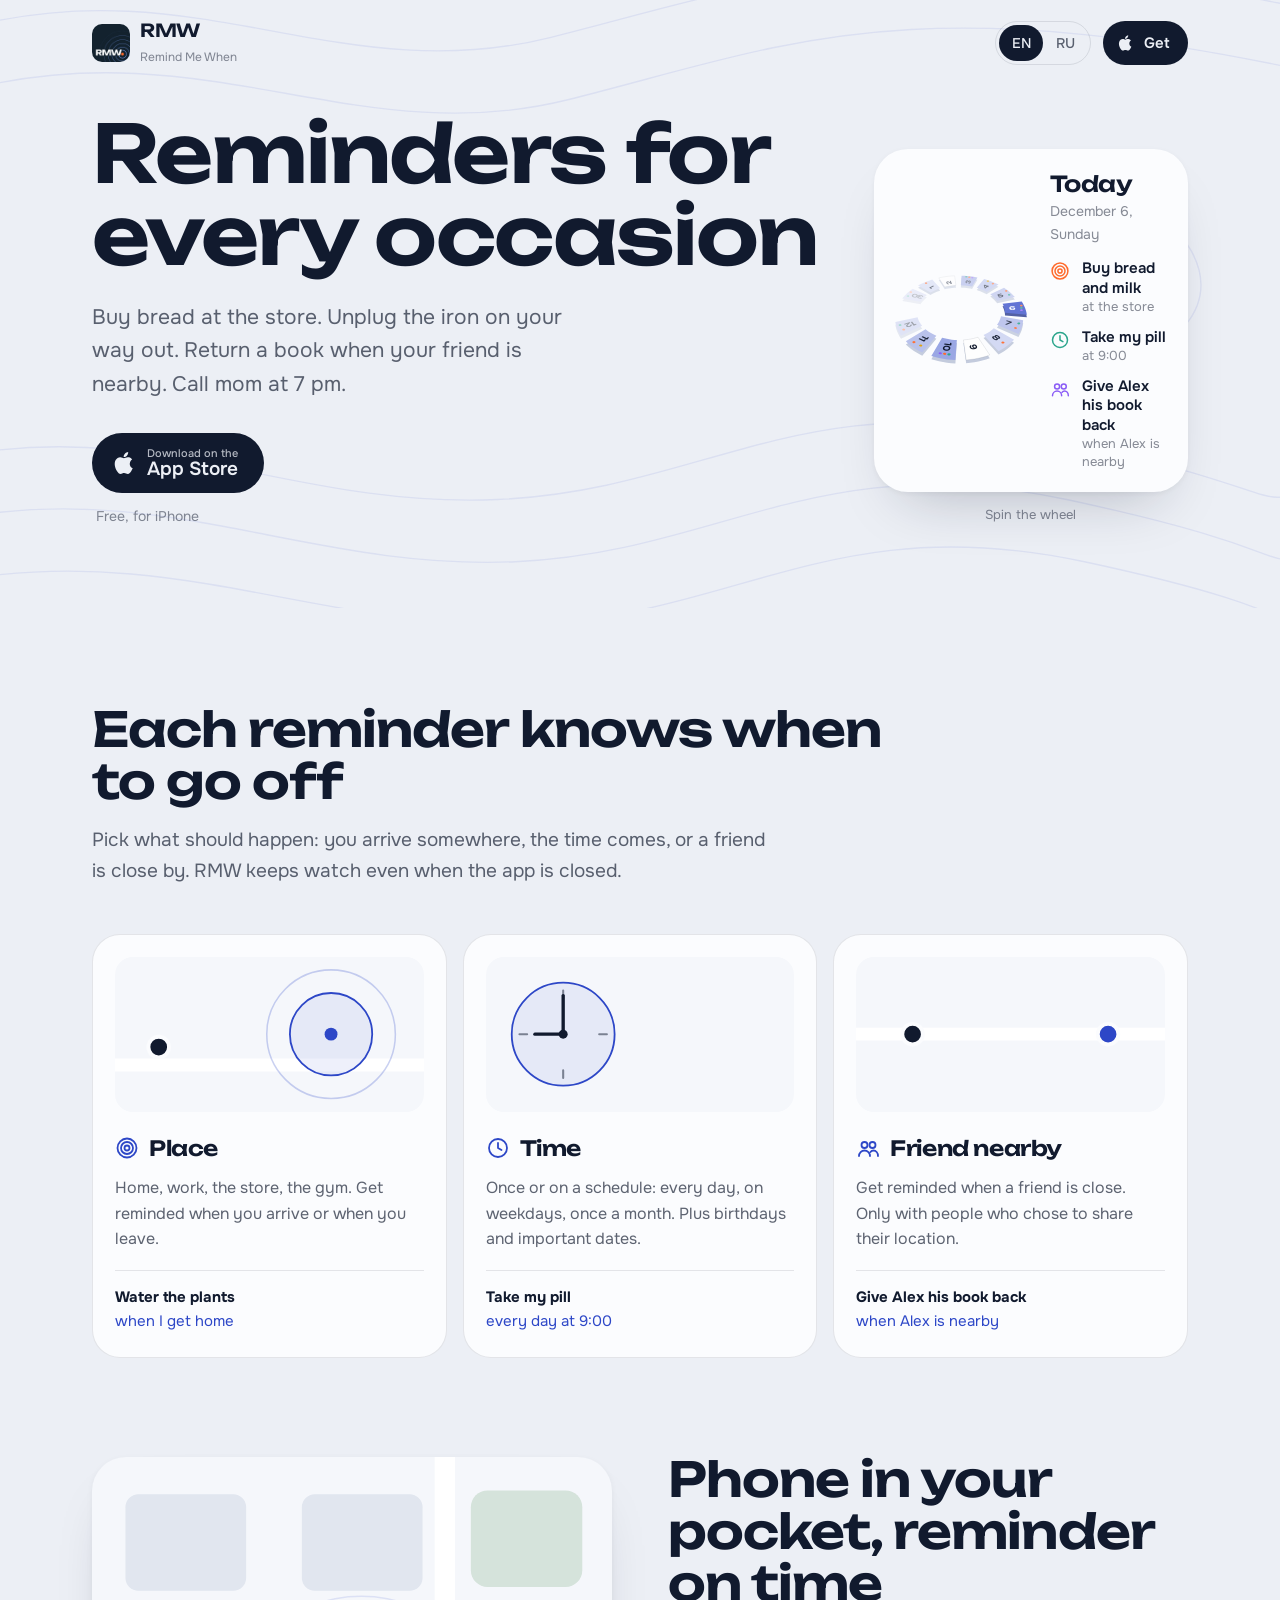
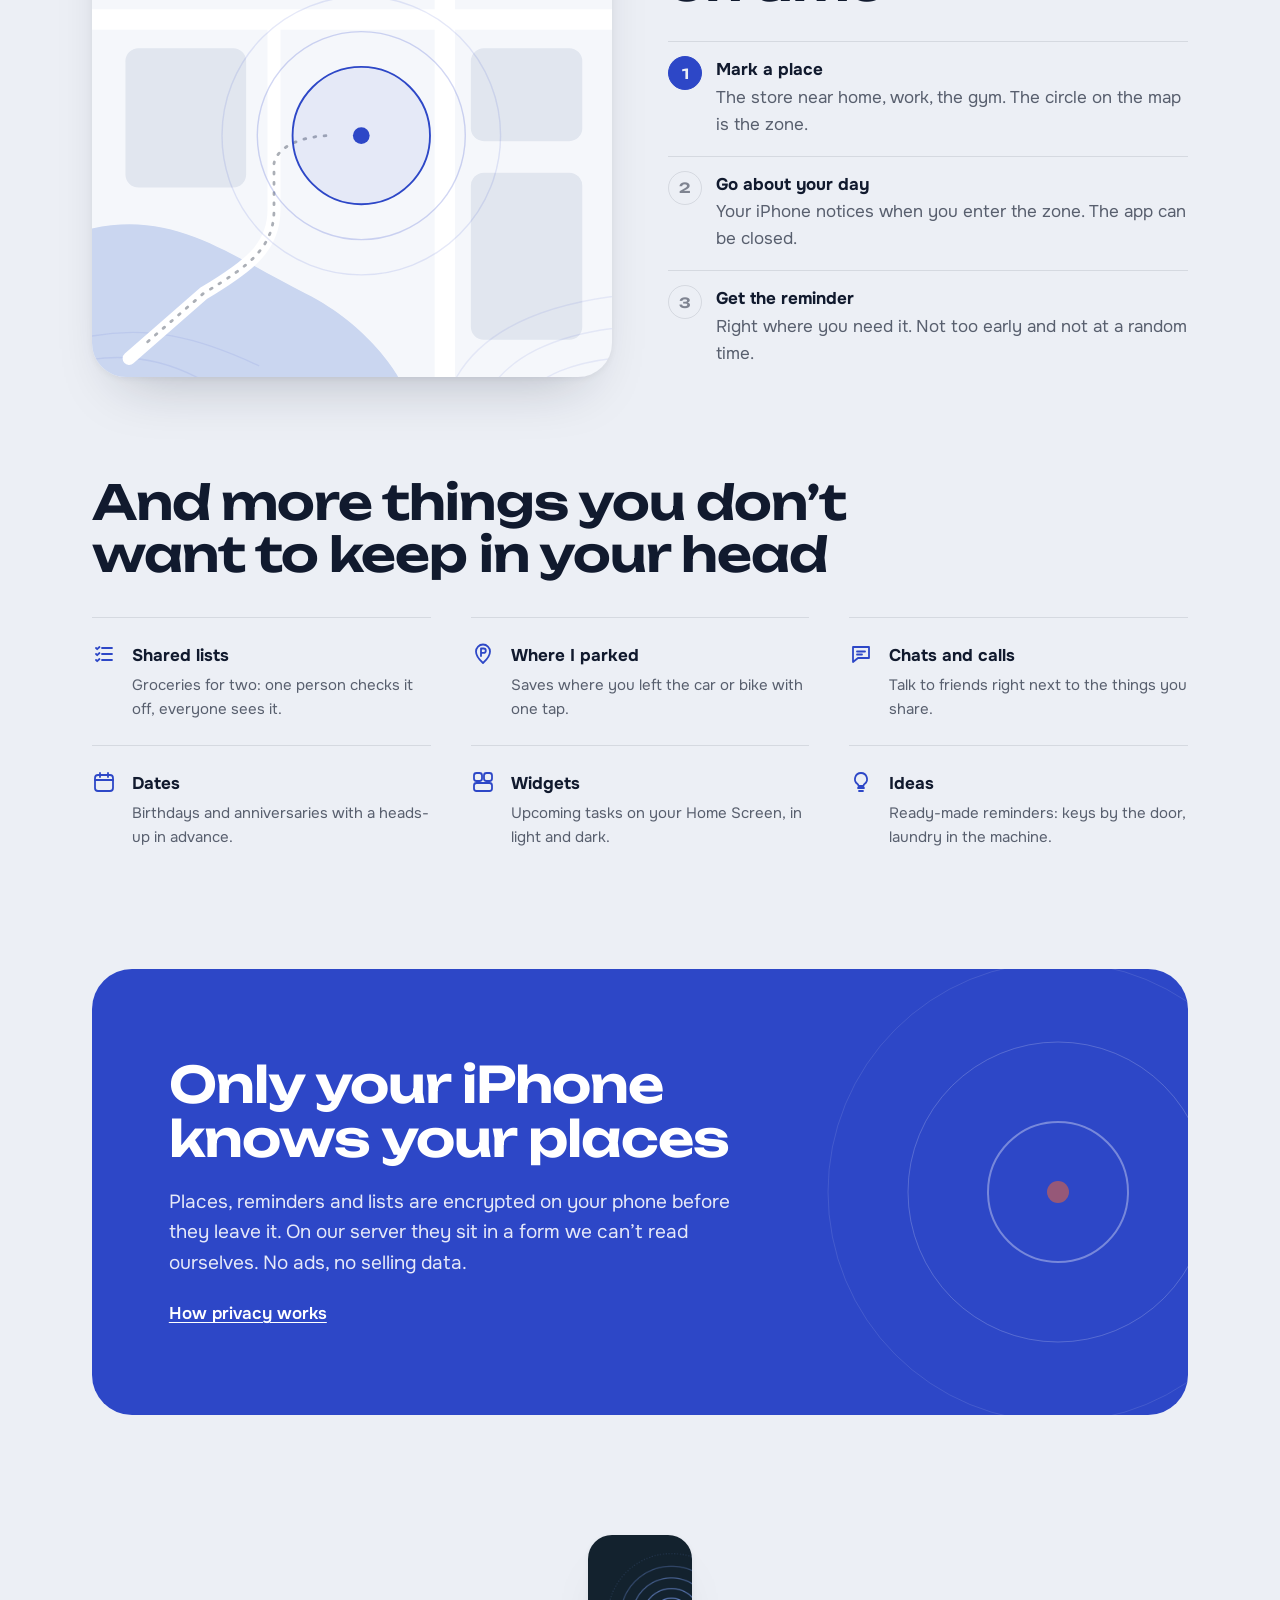
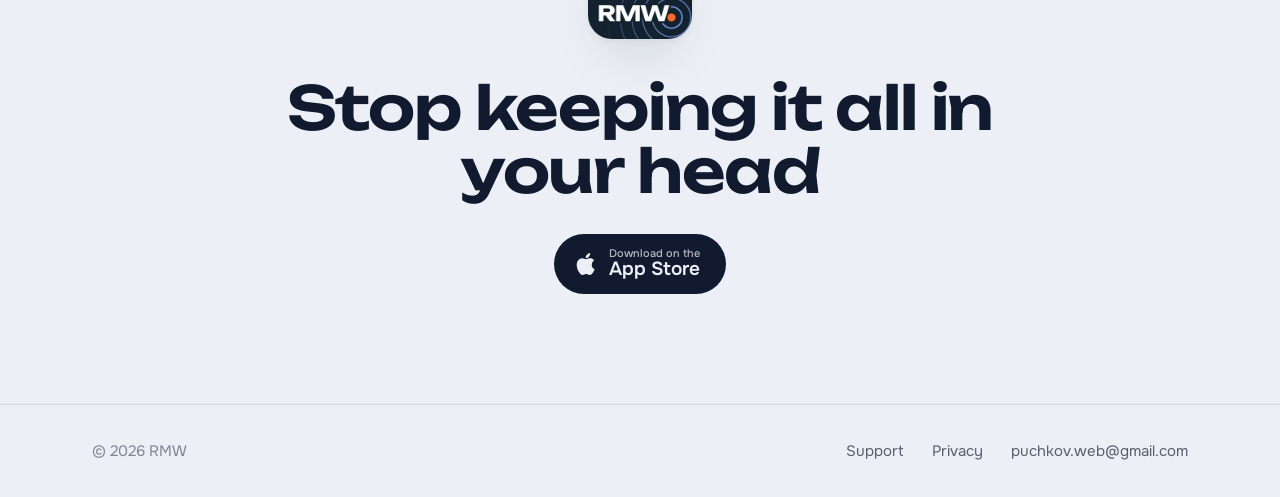
==== commit f3ccd822: "Сайт: «Напоминания на все случаи» Co-Authored-By: Claude Opus 5.5 <noreply@anthropic.com>" ====
--- a/index.html
+++ b/index.html
@@ -4,14 +4,14 @@
 <meta charset="utf-8">
 <meta name="viewport" content="width=device-width, initial-scale=1, viewport-fit=cover">
 <title>RMW — Remind Me When</title>
-<meta name="description" content="Напоминания для iPhone, которые срабатывают в нужном месте, в нужное время и когда друг рядом.">
+<meta name="description" content="Напоминания на все случаи для iPhone: по месту, по времени и когда друг рядом.">
 <meta name="theme-color" content="#ECEFF5" media="(prefers-color-scheme: light)">
 <meta name="theme-color" content="#0F1115" media="(prefers-color-scheme: dark)">
 <meta name="apple-itunes-app" content="app-id=6831954343">
 <link rel="canonical" href="https://remind-me-when.github.io/">
 <meta property="og:url" content="https://remind-me-when.github.io/">
 <meta property="og:title" content="RMW — Remind Me When">
-<meta property="og:description" content="Напомнит там, где это нужно: у магазина, дома, на работе — и когда друг рядом.">
+<meta property="og:description" content="Напоминания на все случаи: у магазина, дома, на работе — и когда друг рядом.">
 <meta property="og:image" content="https://remind-me-when.github.io/img/icon.png">
 <link rel="icon" href="favicon.png">
 <link rel="apple-touch-icon" href="img/apple-touch-icon.png">
@@ -250,8 +250,8 @@
   </svg>
   <div class="wrap">
     <div>
-      <h1 data-i="h1" data-split>Напомнит, когда вы&nbsp;там</h1>
-      <p class="lead" data-i="lead">Купить хлеб — у магазина. Выключить утюг — на выходе из дома. Отдать книгу — когда друг рядом. RMW срабатывает в нужном месте, а не в случайное время.</p>
+      <h1 data-i="h1" data-split>Напоминания на&nbsp;все случаи</h1>
+      <p class="lead" data-i="lead">Купить хлеб — у магазина. Выключить утюг — на выходе из дома. Отдать книгу — когда друг рядом. Позвонить маме — в 7 вечера.</p>
       <div class="cta">
         <a class="store big" href="https://apps.apple.com/app/id6831954343"><svg viewBox="0 0 24 24" aria-hidden="true"><path d="M16.4 12.6c0-2.6 2.1-3.8 2.2-3.9-1.2-1.8-3.1-2-3.7-2-1.6-.2-3.1.9-3.9.9-.8 0-2-.9-3.4-.9-1.7 0-3.3 1-4.2 2.6-1.8 3.1-.5 7.7 1.3 10.2.9 1.2 1.9 2.6 3.2 2.6 1.3-.1 1.8-.8 3.3-.8 1.6 0 2 .8 3.4.8 1.4 0 2.3-1.3 3.1-2.5 1-1.4 1.4-2.8 1.4-2.9-.1 0-2.7-1-2.7-4.1zM13.9 5c.7-.9 1.2-2 1-3.2-1 .1-2.3.7-3 1.6-.7.8-1.3 2-1.1 3.1 1.2.1 2.3-.6 3.1-1.5z"/></svg><span><small data-i="dl">Загрузите в</small>App Store</span></a>
         <p class="note" data-i="note">Бесплатно, для iPhone</p>
@@ -422,8 +422,8 @@
   // ---------- Тексты ----------
   var en = {
     get: 'Get', dl: 'Download on the', note: 'Free, for iPhone', now: 'now',
-    h1: 'Reminds you when you’re&nbsp;there',
-    lead: 'Buy bread at the store. Unplug the iron on your way out. Return a book when your friend is nearby. RMW goes off in the right place, not at a random time.',
+    h1: 'Reminders for every&nbsp;occasion',
+    lead: 'Buy bread at the store. Unplug the iron on your way out. Return a book when your friend is nearby. Call mom at 7 pm.',
     wheelAria: 'Day wheel from the app: spin it to see the plan for another day', hint: 'Spin the wheel',
     mapAria: 'Map: a person walks up to a store and a reminder appears on screen',
     pushT: 'You’re at the store', pushB: 'Buy bread and milk',
@@ -497,8 +497,8 @@
     document.querySelectorAll('[data-i]').forEach(function (el) { if (d[el.dataset.i]) el.innerHTML = d[el.dataset.i]; });
     document.querySelectorAll('[data-i-aria]').forEach(function (el) { el.setAttribute('aria-label', d[el.dataset.iAria]); });
     document.querySelectorAll('[data-split]').forEach(split);
-    document.querySelector('meta[name="description"]').setAttribute('content', l === 'en' ? 'Reminders for iPhone that go off in the right place, at the right time, and when a friend is nearby.' : ruMeta);
-    document.querySelector('meta[property="og:description"]').setAttribute('content', l === 'en' ? 'Reminds you where it matters: at the store, at home, at work, and when a friend is nearby.' : ruOg);
+    document.querySelector('meta[name="description"]').setAttribute('content', l === 'en' ? 'Reminders for every occasion on iPhone: by place, by time, and when a friend is nearby.' : ruMeta);
+    document.querySelector('meta[property="og:description"]').setAttribute('content', l === 'en' ? 'Reminders for every occasion: at the store, at home, at work, and when a friend is nearby.' : ruOg);
     document.querySelectorAll('[data-set]').forEach(function (b) { b.setAttribute('aria-pressed', b.dataset.set === l ? 'true' : 'false'); });
     if (wheel) wheel.relang();
   }
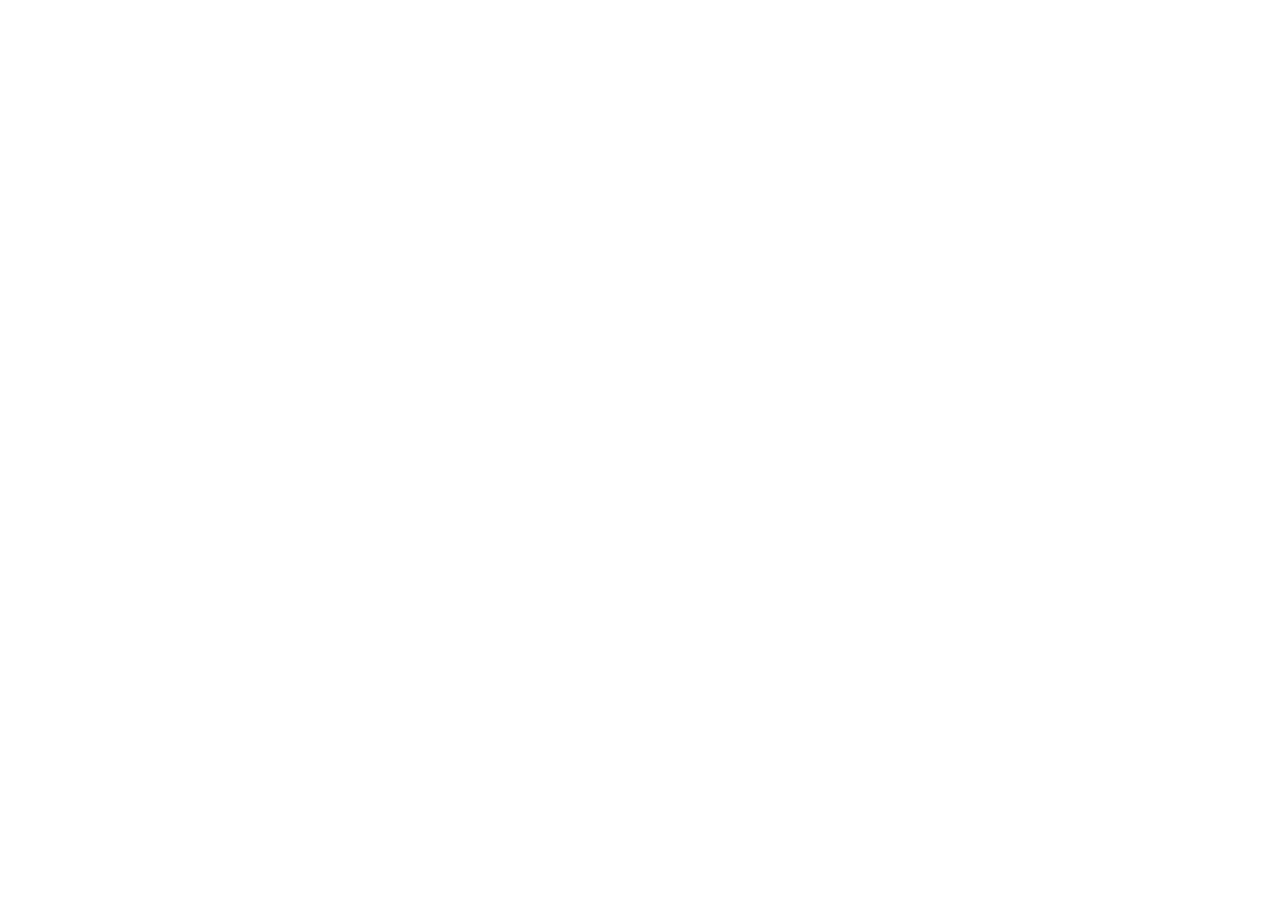
==== commit 59f292f9: "Старый адрес: переадресация на remind-me-when.github.io Co-Authored-By: Claude Opus 5.5 <noreply@ant" ====
--- a/index.html
+++ b/index.html
@@ -2,764 +2,22 @@
 <html lang="ru">
 <head>
 <meta charset="utf-8">
-<meta name="viewport" content="width=device-width, initial-scale=1, viewport-fit=cover">
-<title>RMW — Remind Me When</title>
-<meta name="description" content="Напоминания на все случаи для iPhone: по месту, по времени и когда друг рядом.">
-<meta name="theme-color" content="#ECEFF5" media="(prefers-color-scheme: light)">
-<meta name="theme-color" content="#0F1115" media="(prefers-color-scheme: dark)">
-<meta name="apple-itunes-app" content="app-id=6831954343">
+<meta name="viewport" content="width=device-width, initial-scale=1">
+<title>RMW переехал</title>
 <link rel="canonical" href="https://remind-me-when.github.io/">
-<meta property="og:url" content="https://remind-me-when.github.io/">
-<meta property="og:title" content="RMW — Remind Me When">
-<meta property="og:description" content="Напоминания на все случаи: у магазина, дома, на работе — и когда друг рядом.">
-<meta property="og:image" content="https://remind-me-when.github.io/img/icon.png">
-<link rel="icon" href="favicon.png">
-<link rel="apple-touch-icon" href="img/apple-touch-icon.png">
-<link rel="preconnect" href="https://fonts.googleapis.com">
-<link rel="preconnect" href="https://fonts.gstatic.com" crossorigin>
-<link href="https://fonts.googleapis.com/css2?family=Onest:wght@400;500;600&family=Unbounded:wght@500;600&display=swap" rel="stylesheet">
-<script>document.documentElement.className = 'js';</script>
-<style>
-:root {
-  --mist: #ECEFF5; --card: #FBFCFE; --cobalt: #2D47C7; --cobalt-deep: #1F3496; --band: #2D47C7;
-  --ink: #111A2E; --ink-2: rgba(17,26,46,.68); --ink-3: rgba(17,26,46,.5);
-  --line: rgba(17,26,46,.1); --signal: #FF6A2B; --tint: rgba(45,71,199,.08);
-  --land: #F5F7FB; --block: #E1E6EF; --park: #D5E3DB; --water: #CAD6F0; --road: #FFFFFF;
-  --topo: rgba(45,71,199,.09); --shadow: 0 30px 60px -30px rgba(17,26,46,.28), 0 2px 6px rgba(17,26,46,.05);
-}
-@media (prefers-color-scheme: dark) {
-  :root {
-    --mist: #0F1115; --card: #191C22; --cobalt: #8A9DF5; --cobalt-deep: #6C84F0; --band: #2F44A8;
-    --ink: #EDEFF3; --ink-2: rgba(237,239,243,.72); --ink-3: rgba(237,239,243,.52);
-    --line: rgba(237,239,243,.09); --signal: #FF7A3D; --tint: rgba(138,157,245,.1);
-    --land: #15181E; --block: #1F232B; --park: #17261F; --water: #16223D; --road: #2A2F39;
-    --topo: rgba(138,157,245,.08); --shadow: 0 30px 60px -30px rgba(0,0,0,.7), 0 0 0 1px rgba(237,239,243,.06);
-  }
-}
-* { box-sizing: border-box; }
-html { -webkit-text-size-adjust: 100%; }
-body { margin: 0; background: var(--mist); color: var(--ink); font: 17px/1.6 Onest, -apple-system, system-ui, sans-serif; overflow-x: hidden; }
-a { color: var(--cobalt); text-underline-offset: 3px; }
-:focus-visible { outline: 3px solid var(--signal); outline-offset: 3px; border-radius: 8px; }
-.wrap { max-width: 1160px; margin: 0 auto; padding: 0 16px; }
-@media (min-width: 700px) { .wrap { padding: 0 32px; } }
-h1, h2, h3 { font-family: Unbounded, Onest, sans-serif; font-weight: 600; letter-spacing: -.02em; margin: 0; }
-svg.ico { width: 24px; height: 24px; stroke: var(--cobalt); fill: none; stroke-width: 1.8; stroke-linecap: round; stroke-linejoin: round; flex: none; }
-
-/* Шапка */
-header { padding: 18px 0; position: relative; z-index: 2; }
-header .wrap { display: flex; align-items: center; gap: 12px; }
-.brand { display: flex; align-items: center; gap: 10px; text-decoration: none; color: var(--ink); }
-.brand img { width: 38px; height: 38px; border-radius: 10px; }
-.brand b { font: 600 18px/1 Unbounded, sans-serif; letter-spacing: -.02em; }
-.brand small { display: block; font-size: 12px; color: var(--ink-3); margin-top: 3px; }
-.spacer { flex: 1; }
-.langs { display: flex; border: 1px solid var(--line); border-radius: 999px; padding: 3px; }
-.langs button { font: 500 14px Onest, sans-serif; color: var(--ink-2); background: none; border: 0; border-radius: 999px; padding: 6px 12px; min-height: 36px; min-width: 44px; cursor: pointer; transition: background-color .2s, color .2s; }
-.langs button[aria-pressed="true"] { background: var(--ink); color: var(--mist); }
-.store { display: inline-flex; align-items: center; gap: 9px; background: var(--ink); color: var(--mist); text-decoration: none; border-radius: 999px; padding: 9px 18px 9px 14px; font-weight: 600; font-size: 15px; min-height: 44px; transition: transform .15s ease; }
-.store:active { transform: scale(.96); }
-.store svg { width: 18px; height: 18px; fill: currentColor; }
-.store.big { padding: 12px 26px 12px 20px; font-size: 19px; line-height: 1.1; min-height: 60px; }
-.store.big svg { width: 26px; height: 26px; }
-.store.big small { display: block; font-size: 11px; font-weight: 500; opacity: .75; }
-
-/* Герой */
-.hero { position: relative; padding: 28px 0 80px; }
-.hero .topo { position: absolute; inset: -120px 0 0 0; width: 100%; height: calc(100% + 120px); z-index: 0; pointer-events: none; }
-.hero .topo path { fill: none; stroke: var(--topo); stroke-width: 1.5; }
-.hero .wrap { position: relative; z-index: 1; display: grid; grid-template-columns: 1fr 1.08fr; gap: 56px; align-items: center; }
-.hero h1 { font-size: clamp(40px, 6.4vw, 80px); line-height: 1.02; }
-.hero .lead { font-size: clamp(18px, 1.9vw, 21px); color: var(--ink-2); margin: 24px 0 32px; max-width: 34ch; }
-.hero .note { color: var(--ink-3); font-size: 14px; margin: 12px 0 0 4px; }
-.hero h1 .w { display: inline-block; }
-.js .hero h1 .w { opacity: 0; transform: translateY(.4em); animation: rise .8s cubic-bezier(.2,.8,.2,1) forwards; animation-delay: calc(var(--i) * 70ms + 80ms); }
-.js .hero .lead, .js .hero .cta { opacity: 0; animation: fade .8s ease forwards .5s; }
-@keyframes rise { to { opacity: 1; transform: none; } }
-@keyframes fade { to { opacity: 1; } }
-
-/* Колесо дней */
-.widget { background: var(--card); border-radius: 34px; box-shadow: var(--shadow); padding: 22px 22px 22px 14px; display: grid; grid-template-columns: 56% 44%; align-items: center; position: relative; }
-.widget svg.wheel { width: 100%; height: auto; display: block; touch-action: none; cursor: grab; -webkit-user-select: none; user-select: none; overflow: visible; }
-.widget svg.wheel:active { cursor: grabbing; }
-.widget svg.wheel:focus:not(:focus-visible) { outline: none; }
-.wheel text { font-family: Unbounded, Onest, sans-serif; font-weight: 600; text-anchor: middle; dominant-baseline: central; pointer-events: none; }
-.wheel .link { stroke: var(--cobalt); stroke-width: 1.4; transition: opacity .25s ease; }
-.wheel .link-dot { fill: var(--cobalt); transition: opacity .25s ease; }
-.plan { padding-left: 6px; min-height: 196px; display: flex; flex-direction: column; justify-content: center; transition: opacity .22s ease, transform .22s ease; }
-.plan.swap { opacity: 0; transform: translateY(6px); }
-.plan h3 { font-size: clamp(17px, 2vw, 22px); line-height: 1.15; }
-.plan .date { color: var(--ink-3); font-size: 14px; margin: 4px 0 14px; }
-.plan ul { list-style: none; margin: 0; padding: 0; display: grid; gap: 12px; }
-.plan li { display: grid; grid-template-columns: 22px 1fr; gap: 0 10px; align-items: start; }
-.plan li svg.ico { width: 20px; height: 20px; margin-top: 2px; }
-.plan li b { display: block; font-size: 15px; line-height: 1.3; font-weight: 600; }
-.plan li span { display: block; font-size: 13px; line-height: 1.35; color: var(--ink-3); }
-.plan .free { color: var(--ink-3); font-size: 15px; }
-.widget .hint { position: absolute; left: 0; right: 0; bottom: -34px; text-align: center; font-size: 13px; color: var(--ink-3); }
-
-/* Секции */
-section { padding: 96px 0; }
-.kicker { font-size: clamp(28px, 4vw, 48px); line-height: 1.08; max-width: 18ch; }
-.sub { font-size: clamp(17px, 1.6vw, 19px); color: var(--ink-2); max-width: 52ch; margin: 18px 0 0; }
-
-.triggers { display: grid; grid-template-columns: repeat(3, 1fr); gap: 16px; margin-top: 48px; }
-.trigger { background: var(--card); border: 1px solid var(--line); border-radius: 28px; padding: 22px 22px 24px; display: flex; flex-direction: column; }
-.trigger .scene { width: 100%; height: auto; aspect-ratio: 2 / 1; display: block; border-radius: 18px; background: var(--land); margin-bottom: 20px; }
-.trigger h3 { font-size: 21px; display: flex; align-items: center; gap: 10px; }
-.trigger p { color: var(--ink-2); font-size: 16px; margin: 10px 0 18px; flex: 1; }
-.example { border-top: 1px solid var(--line); padding-top: 14px; font-size: 15px; }
-.example b { display: block; }
-.example span { color: var(--cobalt); }
-
-/* Сцены карточек — играют, пока карточка на экране */
-.scene * { transform-box: fill-box; transform-origin: center; }
-.scene .stroke { fill: none; stroke: var(--cobalt); stroke-width: 1.6; }
-.scene .soft { fill: var(--tint); stroke: var(--cobalt); stroke-width: 1.4; }
-.scene .faint { fill: none; stroke: var(--cobalt); stroke-opacity: .25; stroke-width: 1.2; }
-.scene .me { fill: var(--ink); stroke: var(--card); stroke-width: 3; }
-.scene .pal { fill: var(--cobalt); stroke: var(--card); stroke-width: 3; }
-.scene .hit { fill: none; stroke: var(--signal); stroke-width: 2.5; opacity: 0; }
-.scene .chip { fill: var(--signal); opacity: 0; }
-.scene .chip-t { fill: #fff; font: 600 13px Onest, sans-serif; text-anchor: middle; dominant-baseline: central; opacity: 0; }
-.scene .road { stroke: var(--road); stroke-width: 10; stroke-linecap: round; fill: none; }
-.scene .hand { stroke: var(--ink); stroke-width: 2.6; stroke-linecap: round; }
-.scene .hand.m { transform-origin: 60px 60px; transform-box: view-box; }
-.scene .hand.h { transform-origin: 60px 60px; transform-box: view-box; transform: rotate(-90deg); }
-.scene .tick { stroke: var(--ink-3); stroke-width: 1.6; stroke-linecap: round; }
-.play .walk { animation: walk 4.8s cubic-bezier(.45,0,.25,1) infinite; }
-.play .hit { animation: hit 4.8s ease-out infinite; }
-.play .hand.m { animation: spin 4.8s cubic-bezier(.5,0,.2,1) infinite; }
-.play .chip, .play .chip-t { animation: chip 4.8s ease infinite; }
-.play .meet-a { animation: meetA 4.8s cubic-bezier(.45,0,.25,1) infinite; }
-.play .meet-b { animation: meetB 4.8s cubic-bezier(.45,0,.25,1) infinite; }
-@keyframes walk { 0% { transform: translateX(0); opacity: 0; } 8% { opacity: 1; } 52%, 88% { transform: translateX(124px); opacity: 1; } 100% { transform: translateX(124px); opacity: 0; } }
-@keyframes hit { 0%, 50% { opacity: 0; transform: scale(1); } 56% { opacity: 1; } 84%, 100% { opacity: 0; transform: scale(1.7); } }
-@keyframes spin { 0% { transform: rotate(0); } 55%, 100% { transform: rotate(1080deg); } }
-@keyframes chip { 0%, 52% { opacity: 0; transform: translateY(6px); } 60%, 88% { opacity: 1; transform: none; } 100% { opacity: 0; } }
-@keyframes meetA { 0% { transform: translateX(0); } 52%, 88% { transform: translateX(58px); } 100% { transform: translateX(58px); opacity: 0; } }
-@keyframes meetB { 0% { transform: translateX(0); } 52%, 88% { transform: translateX(-58px); } 100% { transform: translateX(-58px); opacity: 0; } }
-
-/* Сцена на карте */
-.story { display: grid; grid-template-columns: 1fr 1fr; gap: 56px; align-items: center; }
-.map { position: relative; border-radius: 34px; overflow: hidden; background: var(--land); box-shadow: var(--shadow); aspect-ratio: 1; }
-.map svg { width: 100%; height: 100%; display: block; }
-.map .water { fill: var(--water); } .map .park { fill: var(--park); } .map .block { fill: var(--block); }
-.map .topo path { fill: none; stroke: var(--topo); stroke-width: 1.5; }
-.map .road { stroke: var(--road); fill: none; stroke-linecap: round; }
-.map .ring { fill: none; stroke: var(--cobalt); }
-.map .zone { fill: var(--tint); stroke: var(--cobalt); stroke-width: 2; }
-.map .pin { fill: var(--cobalt); }
-.map .ping { fill: none; stroke: var(--signal); stroke-width: 3; opacity: 0; }
-.map .me { fill: var(--ink); stroke: var(--card); stroke-width: 4; }
-.map .trail { fill: none; stroke: var(--ink); stroke-opacity: .35; stroke-width: 3; stroke-dasharray: 2 9; stroke-linecap: round; }
-.push { position: absolute; left: 6%; right: 6%; top: 5%; display: flex; gap: 12px; align-items: center; background: rgba(251,252,254,.86); -webkit-backdrop-filter: blur(18px); backdrop-filter: blur(18px); border-radius: 22px; padding: 12px 14px; box-shadow: 0 16px 36px -16px rgba(17,26,46,.4); transform: translateY(-140%); opacity: 0; transition: transform .55s cubic-bezier(.2,.9,.25,1.15), opacity .3s ease; color: #111A2E; }
-.push.on { transform: none; opacity: 1; }
-.push img { width: 40px; height: 40px; border-radius: 10px; }
-.push .body { flex: 1; min-width: 0; font-size: 14px; line-height: 1.3; }
-.push .t { display: flex; justify-content: space-between; color: rgba(17,26,46,.55); font-size: 12px; margin-bottom: 2px; }
-.push b { display: block; }
-.push p { margin: 0; color: rgba(17,26,46,.75); }
-.steps { list-style: none; margin: 32px 0 0; padding: 0; display: grid; gap: 4px; }
-.steps li { display: grid; grid-template-columns: 34px 1fr; gap: 14px; padding: 14px 0; border-top: 1px solid var(--line); color: var(--ink-2); transition: color .3s ease; }
-.steps li b { display: block; color: var(--ink); }
-.steps .n { width: 34px; height: 34px; border-radius: 50%; border: 1.5px solid var(--line); display: grid; place-items: center; font: 600 14px Unbounded, sans-serif; color: var(--ink-3); transition: background-color .3s, color .3s, border-color .3s; }
-.steps li.now .n { background: var(--cobalt); border-color: var(--cobalt); color: var(--mist); }
-
-/* Ещё */
-.more { display: grid; grid-template-columns: repeat(3, 1fr); gap: 0 40px; margin-top: 36px; }
-.more > div { display: grid; grid-template-columns: 24px 1fr; gap: 0 16px; padding: 24px 0; border-top: 1px solid var(--line); }
-.more h4 { margin: 0 0 4px; font-size: 17px; }
-.more p { margin: 0; color: var(--ink-2); font-size: 15px; }
-.js .more > div { opacity: 0; transform: translateY(14px); transition: opacity .6s ease, transform .6s cubic-bezier(.2,.8,.2,1); transition-delay: calc(var(--i) * 80ms); }
-.js .more.in > div { opacity: 1; transform: none; }
-
-/* Приватность */
-.private { position: relative; overflow: hidden; background: var(--band); color: #fff; border-radius: 40px; padding: clamp(40px, 7vw, 88px) clamp(24px, 6vw, 80px); }
-.private h2 { font-size: clamp(28px, 4vw, 50px); line-height: 1.08; max-width: 14ch; position: relative; }
-.private p { color: rgba(255,255,255,.88); max-width: 46ch; margin: 22px 0 0; font-size: clamp(17px, 1.6vw, 19px); position: relative; }
-.private a { color: #fff; position: relative; display: inline-block; margin-top: 22px; font-weight: 600; }
-.private .radar { position: absolute; right: -180px; top: 50%; width: 620px; height: 620px; margin-top: -310px; opacity: .5; }
-.private .radar circle { fill: none; stroke: #fff; transform-box: fill-box; transform-origin: center; }
-.private .radar .wave { stroke-opacity: 0; }
-.private.play .radar .wave { animation: wave 5.4s cubic-bezier(.2,.6,.3,1) infinite; animation-delay: calc(var(--i) * 1.8s); }
-.private .radar .dot { fill: var(--signal); stroke: none; }
-@keyframes wave { 0% { transform: scale(.15); stroke-opacity: .9; } 100% { transform: scale(1); stroke-opacity: 0; } }
-
-/* Финал */
-.final { text-align: center; padding: 120px 0 110px; }
-.final img { width: 104px; height: 104px; border-radius: 24px; box-shadow: var(--shadow); }
-.final h2 { font-size: clamp(30px, 5vw, 60px); line-height: 1.05; margin: 28px auto 32px; max-width: 14ch; }
-
-footer { border-top: 1px solid var(--line); padding: 28px 0 calc(28px + env(safe-area-inset-bottom)); color: var(--ink-3); font-size: 15px; }
-footer .wrap { display: flex; flex-wrap: wrap; gap: 12px 28px; align-items: center; }
-footer a { text-decoration: none; color: var(--ink-2); padding: 6px 0; }
-
-@media (max-width: 960px) {
-  .hero .wrap, .story { grid-template-columns: 1fr; gap: 40px; }
-  .hero .lead { max-width: 40ch; }
-  .triggers { grid-template-columns: 1fr; max-width: 560px; }
-  .more { grid-template-columns: 1fr 1fr; }
-  .map { max-width: 560px; }
-}
-@media (max-width: 600px) {
-  header .store, .brand small { display: none; }
-  .hero { padding: 12px 0 72px; }
-  .widget { border-radius: 28px; padding: 16px 14px 16px 6px; grid-template-columns: 55% 45%; }
-  .plan { min-height: 176px; }
-  .plan li b { font-size: 14px; }
-  .plan li span { font-size: 12px; }
-  section { padding: 72px 0; }
-  .more { grid-template-columns: 1fr; }
-  .private { border-radius: 30px; }
-  .private .radar { width: 420px; height: 420px; margin-top: -210px; right: -230px; }
-  footer .spacer { display: none; }
-}
-@media (prefers-reduced-motion: reduce) {
-  .js .hero h1 .w, .js .hero .lead, .js .hero .cta, .js .more > div { animation: none; opacity: 1; transform: none; transition: none; }
-  .play .walk, .play .hit, .play .hand.m, .play .chip, .play .chip-t, .play .meet-a, .play .meet-b, .private.play .radar .wave { animation: none; }
-  .scene .walk { transform: translateX(124px); } .scene .meet-a { transform: translateX(58px); } .scene .meet-b { transform: translateX(-58px); }
-  .scene .chip, .scene .chip-t { opacity: 1; }
-  .push { transition: none; }
-}
-</style>
+<meta name="robots" content="noindex">
+<meta http-equiv="refresh" content="0; url=https://remind-me-when.github.io/">
+<script>
+// Старый адрес: переносим на новый с тем же путём и языком (#en/#ru).
+(function () {
+  var p = '/';
+  location.replace('https://remind-me-when.github.io' + p + location.search + location.hash);
+})();
+</script>
+<style>body{font:16px -apple-system,system-ui,sans-serif;margin:40px 16px;color:#111A2E;background:#ECEFF5}a{color:#2D47C7}@media (prefers-color-scheme:dark){body{color:#ECEFF5;background:#0F1115}a{color:#8A9DF5}}</style>
 </head>
 <body>
-<header>
-  <div class="wrap">
-    <a class="brand" href="./"><img src="img/apple-touch-icon.png" alt="" width="38" height="38"><span><b>RMW</b><small>Remind Me When</small></span></a>
-    <span class="spacer"></span>
-    <div class="langs" role="group" aria-label="Language">
-      <button type="button" data-set="en" lang="en">EN</button>
-      <button type="button" data-set="ru" lang="ru">RU</button>
-    </div>
-    <a class="store" href="https://apps.apple.com/app/id6831954343"><svg viewBox="0 0 24 24" aria-hidden="true"><path d="M16.4 12.6c0-2.6 2.1-3.8 2.2-3.9-1.2-1.8-3.1-2-3.7-2-1.6-.2-3.1.9-3.9.9-.8 0-2-.9-3.4-.9-1.7 0-3.3 1-4.2 2.6-1.8 3.1-.5 7.7 1.3 10.2.9 1.2 1.9 2.6 3.2 2.6 1.3-.1 1.8-.8 3.3-.8 1.6 0 2 .8 3.4.8 1.4 0 2.3-1.3 3.1-2.5 1-1.4 1.4-2.8 1.4-2.9-.1 0-2.7-1-2.7-4.1zM13.9 5c.7-.9 1.2-2 1-3.2-1 .1-2.3.7-3 1.6-.7.8-1.3 2-1.1 3.1 1.2.1 2.3-.6 3.1-1.5z"/></svg><span data-i="get">Скачать</span></a>
-  </div>
-</header>
-
-<main>
-<div class="hero">
-  <svg class="topo" viewBox="0 0 1440 900" preserveAspectRatio="xMidYMid slice" aria-hidden="true">
-    <path d="M-40 160 C220 90 380 230 620 170 S1010 40 1480 140"/>
-    <path d="M-40 230 C230 160 400 300 640 240 S1020 110 1480 210"/>
-    <path d="M-40 640 C180 600 330 700 560 690 S900 560 1180 620 1400 700 1480 680"/>
-    <path d="M-40 710 C190 670 350 770 580 760 S920 630 1200 690 1410 770 1480 750"/>
-    <path d="M-40 780 C200 740 370 840 600 830 S940 700 1220 760 1420 840 1480 820"/>
-    <path d="M1060 420 C1120 330 1290 320 1340 410 S1260 560 1160 540 1000 510 1060 420Z"/>
-    <path d="M1100 425 C1140 365 1260 360 1295 420 S1240 515 1170 502 1060 485 1100 425Z"/>
-  </svg>
-  <div class="wrap">
-    <div>
-      <h1 data-i="h1" data-split>Напоминания на&nbsp;все случаи</h1>
-      <p class="lead" data-i="lead">Купить хлеб — у магазина. Выключить утюг — на выходе из дома. Отдать книгу — когда друг рядом. Позвонить маме — в 7 вечера.</p>
-      <div class="cta">
-        <a class="store big" href="https://apps.apple.com/app/id6831954343"><svg viewBox="0 0 24 24" aria-hidden="true"><path d="M16.4 12.6c0-2.6 2.1-3.8 2.2-3.9-1.2-1.8-3.1-2-3.7-2-1.6-.2-3.1.9-3.9.9-.8 0-2-.9-3.4-.9-1.7 0-3.3 1-4.2 2.6-1.8 3.1-.5 7.7 1.3 10.2.9 1.2 1.9 2.6 3.2 2.6 1.3-.1 1.8-.8 3.3-.8 1.6 0 2 .8 3.4.8 1.4 0 2.3-1.3 3.1-2.5 1-1.4 1.4-2.8 1.4-2.9-.1 0-2.7-1-2.7-4.1zM13.9 5c.7-.9 1.2-2 1-3.2-1 .1-2.3.7-3 1.6-.7.8-1.3 2-1.1 3.1 1.2.1 2.3-.6 3.1-1.5z"/></svg><span><small data-i="dl">Загрузите в</small>App Store</span></a>
-        <p class="note" data-i="note">Бесплатно, для iPhone</p>
-      </div>
-    </div>
-    <div class="widget">
-      <svg class="wheel" id="wheel" tabindex="0" role="img" aria-label="Колесо дней из приложения: покрутите, чтобы посмотреть план на другой день" data-i-aria="wheelAria"></svg>
-      <div class="plan" id="plan" aria-live="polite"></div>
-      <div class="hint" data-i="hint">Покрутите колесо</div>
-    </div>
-  </div>
-</div>
-
-<section>
-  <div class="wrap">
-    <h2 class="kicker" data-i="h2a">Напоминание само знает, когда сработать</h2>
-    <p class="sub" data-i="sub2a">Выберите, что должно случиться: вы пришли в место, наступило время или рядом оказался друг. Дальше RMW следит сам, даже когда приложение закрыто.</p>
-    <div class="triggers">
-      <div class="trigger">
-        <svg class="scene" viewBox="0 0 240 120" aria-hidden="true">
-          <path class="road" d="M0 84 H240"/>
-          <circle class="faint" cx="168" cy="60" r="50"/>
-          <circle class="soft" cx="168" cy="60" r="32"/>
-          <circle class="hit" cx="168" cy="60" r="32"/>
-          <circle class="pal" cx="168" cy="60" r="5" style="stroke:none"/>
-          <circle class="me walk" cx="34" cy="70" r="8"/>
-        </svg>
-        <h3><svg class="ico" viewBox="0 0 24 24" aria-hidden="true"><circle cx="12" cy="12" r="2.5"/><circle cx="12" cy="12" r="6"/><circle cx="12" cy="12" r="9.5"/></svg><span data-i="tPlace">Место</span></h3>
-        <p data-i="tPlaceD">Дом, работа, магазин, спортзал. Напомнит, когда придёте или когда уйдёте.</p>
-        <div class="example"><b data-i="tPlaceE">Полить цветы</b><span data-i="tPlaceW">когда приду домой</span></div>
-      </div>
-      <div class="trigger">
-        <svg class="scene" viewBox="0 0 240 120" aria-hidden="true">
-          <circle class="soft" cx="60" cy="60" r="40"/>
-          <path class="tick" d="M60 26v6M60 88v6M26 60h6M88 60h6"/>
-          <line class="hand h" x1="60" y1="60" x2="60" y2="38"/>
-          <line class="hand m" x1="60" y1="60" x2="60" y2="30"/>
-          <circle cx="60" cy="60" r="3.5" style="fill:var(--ink)"/>
-          <rect class="chip" x="128" y="44" width="84" height="32" rx="16"/>
-          <text class="chip-t" x="170" y="60">9:00</text>
-        </svg>
-        <h3><svg class="ico" viewBox="0 0 24 24" aria-hidden="true"><circle cx="12" cy="12" r="9"/><path d="M12 7v5l3.5 2"/></svg><span data-i="tTime">Время</span></h3>
-        <p data-i="tTimeD">Разово или по расписанию: каждый день, по будням, раз в месяц. Плюс дни рождения и важные даты.</p>
-        <div class="example"><b data-i="tTimeE">Выпить таблетку</b><span data-i="tTimeW">каждый день в 9:00</span></div>
-      </div>
-      <div class="trigger">
-        <svg class="scene" viewBox="0 0 240 120" aria-hidden="true">
-          <path class="road" d="M0 60 H240"/>
-          <circle class="hit" cx="120" cy="60" r="30"/>
-          <circle class="me meet-a" cx="44" cy="60" r="8"/>
-          <circle class="pal meet-b" cx="196" cy="60" r="8"/>
-        </svg>
-        <h3><svg class="ico" viewBox="0 0 24 24" aria-hidden="true"><circle cx="8.5" cy="9" r="3"/><circle cx="16.5" cy="9" r="3"/><path d="M3 20c0-3 2.5-5.5 5.5-5.5S14 17 14 20M14.5 16c.7-1 1.9-1.5 3-1.5 2.4 0 4.5 2.2 4.5 5.5"/></svg><span data-i="tFriend">Друг рядом</span></h3>
-        <p data-i="tFriendD">Напомнит, когда друг окажется поблизости. Только с теми, кто сам согласился делиться местом.</p>
-        <div class="example"><b data-i="tFriendE">Вернуть Лёше книгу</b><span data-i="tFriendW">когда Лёша рядом</span></div>
-      </div>
-    </div>
-  </div>
-</section>
-
-<section style="padding-top:0">
-  <div class="wrap story">
-    <div class="map" role="img" aria-label="Карта: человек подходит к магазину, и на экране появляется напоминание" data-i-aria="mapAria">
-      <svg viewBox="0 0 560 560" aria-hidden="true">
-        <path class="water" d="M0 400 C90 380 150 430 230 470 C300 505 330 560 330 560 L0 560 Z"/>
-        <rect class="park" x="408" y="36" width="120" height="104" rx="18"/>
-        <rect class="block" x="36" y="40" width="130" height="104" rx="14"/>
-        <rect class="block" x="226" y="40" width="130" height="104" rx="14"/>
-        <rect class="block" x="36" y="206" width="130" height="150" rx="14"/>
-        <rect class="block" x="408" y="206" width="120" height="100" rx="14"/>
-        <rect class="block" x="408" y="340" width="120" height="180" rx="14"/>
-        <g class="topo">
-          <path d="M-20 520 C60 500 120 520 180 548"/><path d="M-20 545 C40 530 90 545 130 570"/>
-          <path d="M380 590 C400 520 470 480 590 470"/><path d="M420 590 C440 540 500 510 590 505"/><path d="M460 590 C475 560 520 540 590 538"/>
-        </g>
-        <path class="road" stroke-width="22" d="M0 175 H560"/>
-        <path class="road" stroke-width="22" d="M380 0 V560"/>
-        <path class="road" stroke-width="14" d="M196 175 V380 C196 420 170 440 120 470 L40 540"/>
-        <path class="trail" d="M60 522 L120 470 C170 440 196 420 196 380 L196 330 C200 310 230 300 258 300"/>
-        <circle class="ring" cx="290" cy="300" r="150" stroke-opacity=".12" stroke-width="1.5"/>
-        <circle class="ring" cx="290" cy="300" r="112" stroke-opacity=".22" stroke-width="1.5"/>
-        <circle class="zone" cx="290" cy="300" r="74"/>
-        <circle class="pin" cx="290" cy="300" r="9"/>
-        <circle class="ping" cx="290" cy="300" r="74">
-          <animate attributeName="r" from="74" to="190" dur="1.4s" begin="me.end" fill="freeze"/>
-          <animate attributeName="opacity" values="0;.8;0" dur="1.4s" begin="me.end" fill="freeze"/>
-        </circle>
-        <circle class="me" r="11" cx="0" cy="0" id="dot" transform="translate(60 522)">
-          <animateMotion id="me" dur="2.8s" begin="indefinite" fill="freeze" calcMode="spline" keyTimes="0;1" keySplines=".45 0 .25 1" path="M60 522 L120 470 C170 440 196 420 196 380 L196 330 C200 310 230 300 258 300"/>
-        </circle>
-      </svg>
-      <div class="push" id="push" aria-hidden="true">
-        <img src="img/apple-touch-icon.png" alt="">
-        <div class="body">
-          <div class="t"><span>RMW</span><span data-i="now">сейчас</span></div>
-          <b data-i="pushT">Вы у магазина</b>
-          <p data-i="pushB">Купить хлеб и молоко</p>
-        </div>
-      </div>
-    </div>
-    <div>
-      <h2 class="kicker" data-i="h2s">Телефон в кармане, напоминание вовремя</h2>
-      <ol class="steps" id="steps">
-        <li><span class="n">1</span><span><b data-i="s1">Отметьте место</b><span data-i="s1d">Магазин у дома, работа, спортзал. Круг на карте и есть зона.</span></span></li>
-        <li><span class="n">2</span><span><b data-i="s2">Живите как обычно</b><span data-i="s2d">iPhone сам замечает, что вы вошли в зону. Приложение может быть закрыто.</span></span></li>
-        <li><span class="n">3</span><span><b data-i="s3">Получите напоминание</b><span data-i="s3d">Ровно там, где оно нужно. Не раньше и не в случайное время.</span></span></li>
-      </ol>
-    </div>
-  </div>
-</section>
-
-<section style="padding-top:0">
-  <div class="wrap">
-    <h2 class="kicker" data-i="h2b">И ещё то, что не хочется держать в голове</h2>
-    <div class="more" id="more">
-      <div style="--i:0"><svg class="ico" viewBox="0 0 24 24" aria-hidden="true"><path d="M10 6h10M10 12h10M10 18h10"/><path d="M4 6l1.2 1.2L7.5 5M4 12l1.2 1.2 2.3-2.2M4 18l1.2 1.2 2.3-2.2"/></svg><div><h4 data-i="m1">Общие списки</h4><p data-i="m1d">Покупки на двоих: вычеркнул один — видят все.</p></div></div>
-      <div style="--i:1"><svg class="ico" viewBox="0 0 24 24" aria-hidden="true"><path d="M12 21s-7-6.2-7-11.5a7 7 0 0 1 14 0C19 14.8 12 21 12 21z"/><path d="M10 14V6.5h2.6a2.2 2.2 0 0 1 0 4.4H10"/></svg><div><h4 data-i="m2">Где я оставил</h4><p data-i="m2d">Запомнит, где машина или велосипед, одним нажатием.</p></div></div>
-      <div style="--i:2"><svg class="ico" viewBox="0 0 24 24" aria-hidden="true"><path d="M4 5h16v11H9l-5 4z"/><path d="M8 9.5h8M8 12.5h5"/></svg><div><h4 data-i="m3">Чаты и звонки</h4><p data-i="m3d">Переписка с друзьями рядом с общими делами.</p></div></div>
-      <div style="--i:3"><svg class="ico" viewBox="0 0 24 24" aria-hidden="true"><rect x="3" y="5" width="18" height="16" rx="3"/><path d="M3 10h18M8 3v4M16 3v4"/></svg><div><h4 data-i="m4">Даты</h4><p data-i="m4d">Дни рождения и годовщины с напоминанием заранее.</p></div></div>
-      <div style="--i:4"><svg class="ico" viewBox="0 0 24 24" aria-hidden="true"><rect x="3" y="3" width="8" height="8" rx="2.5"/><rect x="13" y="3" width="8" height="8" rx="2.5"/><rect x="3" y="13" width="18" height="8" rx="2.5"/></svg><div><h4 data-i="m5">Виджеты</h4><p data-i="m5d">Ближайшие дела на экране «Домой», в светлой и тёмной теме.</p></div></div>
-      <div style="--i:5"><svg class="ico" viewBox="0 0 24 24" aria-hidden="true"><path d="M9 18h6M10 21h4"/><path d="M12 3a6 6 0 0 0-3.5 10.9c.6.5 1 1.2 1 2.1h5c0-.9.4-1.6 1-2.1A6 6 0 0 0 12 3z"/></svg><div><h4 data-i="m6">Идеи</h4><p data-i="m6d">Готовые напоминания: ключи на выходе, бельё в машинке.</p></div></div>
-    </div>
-  </div>
-</section>
-
-<div class="wrap">
-  <div class="private" id="private">
-    <svg class="radar" viewBox="0 0 620 620" aria-hidden="true">
-      <circle cx="310" cy="310" r="70" stroke-opacity=".7" stroke-width="2"/>
-      <circle cx="310" cy="310" r="150" stroke-opacity=".4"/>
-      <circle cx="310" cy="310" r="230" stroke-opacity=".22"/>
-      <circle class="wave" style="--i:0" cx="310" cy="310" r="300" stroke-width="2"/>
-      <circle class="wave" style="--i:1" cx="310" cy="310" r="300" stroke-width="2"/>
-      <circle class="wave" style="--i:2" cx="310" cy="310" r="300" stroke-width="2"/>
-      <circle class="dot" cx="310" cy="310" r="11"/>
-    </svg>
-    <h2 data-i="h2c">Ваши места знает только ваш iPhone</h2>
-    <p data-i="pc">Места, напоминания и списки шифруются на телефоне до отправки. На сервере они лежат в виде, который мы сами прочитать не можем. Рекламы и продажи данных нет.</p>
-    <a href="privacy/" data-i="pLink">Как устроена приватность</a>
-  </div>
-</div>
-
-<div class="final">
-  <div class="wrap">
-    <img src="img/icon.png" alt="" width="104" height="104">
-    <h2 data-i="h2d">Хватит держать всё в голове</h2>
-    <a class="store big" href="https://apps.apple.com/app/id6831954343"><svg viewBox="0 0 24 24" aria-hidden="true"><path d="M16.4 12.6c0-2.6 2.1-3.8 2.2-3.9-1.2-1.8-3.1-2-3.7-2-1.6-.2-3.1.9-3.9.9-.8 0-2-.9-3.4-.9-1.7 0-3.3 1-4.2 2.6-1.8 3.1-.5 7.7 1.3 10.2.9 1.2 1.9 2.6 3.2 2.6 1.3-.1 1.8-.8 3.3-.8 1.6 0 2 .8 3.4.8 1.4 0 2.3-1.3 3.1-2.5 1-1.4 1.4-2.8 1.4-2.9-.1 0-2.7-1-2.7-4.1zM13.9 5c.7-.9 1.2-2 1-3.2-1 .1-2.3.7-3 1.6-.7.8-1.3 2-1.1 3.1 1.2.1 2.3-.6 3.1-1.5z"/></svg><span><small data-i="dl">Загрузите в</small>App Store</span></a>
-  </div>
-</div>
-</main>
-
-<footer>
-  <div class="wrap">
-    <span>© 2026 RMW</span>
-    <span class="spacer"></span>
-    <a href="support/" data-i="fSupport">Поддержка</a>
-    <a href="privacy/" data-i="fPrivacy">Конфиденциальность</a>
-    <a href="mailto:puchkov.web@gmail.com">puchkov.web@gmail.com</a>
-  </div>
-</footer>
-
-<script>
-(function () {
-  'use strict';
-  var reduce = window.matchMedia('(prefers-reduced-motion: reduce)').matches;
-  var dark = window.matchMedia('(prefers-color-scheme: dark)');
-
-  // ---------- Тексты ----------
-  var en = {
-    get: 'Get', dl: 'Download on the', note: 'Free, for iPhone', now: 'now',
-    h1: 'Reminders for every&nbsp;occasion',
-    lead: 'Buy bread at the store. Unplug the iron on your way out. Return a book when your friend is nearby. Call mom at 7 pm.',
-    wheelAria: 'Day wheel from the app: spin it to see the plan for another day', hint: 'Spin the wheel',
-    mapAria: 'Map: a person walks up to a store and a reminder appears on screen',
-    pushT: 'You’re at the store', pushB: 'Buy bread and milk',
-    h2a: 'Each reminder knows when to go off',
-    sub2a: 'Pick what should happen: you arrive somewhere, the time comes, or a friend is close by. RMW keeps watch even when the app is closed.',
-    tPlace: 'Place', tPlaceD: 'Home, work, the store, the gym. Get reminded when you arrive or when you leave.', tPlaceE: 'Water the plants', tPlaceW: 'when I get home',
-    tTime: 'Time', tTimeD: 'Once or on a schedule: every day, on weekdays, once a month. Plus birthdays and important dates.', tTimeE: 'Take my pill', tTimeW: 'every day at 9:00',
-    tFriend: 'Friend nearby', tFriendD: 'Get reminded when a friend is close. Only with people who chose to share their location.', tFriendE: 'Give Alex his book back', tFriendW: 'when Alex is nearby',
-    h2s: 'Phone in your pocket, reminder on time',
-    s1: 'Mark a place', s1d: 'The store near home, work, the gym. The circle on the map is the zone.',
-    s2: 'Go about your day', s2d: 'Your iPhone notices when you enter the zone. The app can be closed.',
-    s3: 'Get the reminder', s3d: 'Right where you need it. Not too early and not at a random time.',
-    h2b: 'And more things you don’t want to keep in your head',
-    m1: 'Shared lists', m1d: 'Groceries for two: one person checks it off, everyone sees it.',
-    m2: 'Where I parked', m2d: 'Saves where you left the car or bike with one tap.',
-    m3: 'Chats and calls', m3d: 'Talk to friends right next to the things you share.',
-    m4: 'Dates', m4d: 'Birthdays and anniversaries with a heads-up in advance.',
-    m5: 'Widgets', m5d: 'Upcoming tasks on your Home Screen, in light and dark.',
-    m6: 'Ideas', m6d: 'Ready-made reminders: keys by the door, laundry in the machine.',
-    h2c: 'Only your iPhone knows your places',
-    pc: 'Places, reminders and lists are encrypted on your phone before they leave it. On our server they sit in a form we can’t read ourselves. No ads, no selling data.',
-    pLink: 'How privacy works',
-    h2d: 'Stop keeping it all in your head',
-    fSupport: 'Support', fPrivacy: 'Privacy'
-  };
-  // Примеры дел для колеса: [вид, что, когда]. Вид: p — место, t — время, f — друг, d — дата.
-  var DAYS = {
-    ru: [
-      [['p', 'Купить хлеб и молоко', 'у магазина'], ['t', 'Выпить таблетку', 'в 9:00'], ['f', 'Вернуть Лёше книгу', 'когда Лёша рядом']],
-      [['t', 'Позвонить маме', 'в 19:30'], ['p', 'Полить цветы', 'когда приду домой']],
-      [['p', 'Забрать посылку', 'у пункта выдачи']],
-      [],
-      [['t', 'Тренировка', 'в 18:00'], ['p', 'Взять форму', 'на выходе из дома'], ['f', 'Обсудить отпуск с Аней', 'когда Аня рядом']],
-      [['d', 'День рождения Димы', 'весь день'], ['p', 'Купить подарок', 'у торгового центра']],
-      [['p', 'Выключить утюг', 'на выходе из дома'], ['t', 'Оплатить интернет', 'в 12:00']]
-    ],
-    en: [
-      [['p', 'Buy bread and milk', 'at the store'], ['t', 'Take my pill', 'at 9:00'], ['f', 'Give Alex his book back', 'when Alex is nearby']],
-      [['t', 'Call mum', 'at 19:30'], ['p', 'Water the plants', 'when I get home']],
-      [['p', 'Pick up the parcel', 'at the pickup point']],
-      [],
-      [['t', 'Workout', 'at 18:00'], ['p', 'Take my gym bag', 'when I leave home'], ['f', 'Plan the trip with Anna', 'when Anna is nearby']],
-      [['d', 'Dan’s birthday', 'all day'], ['p', 'Buy a present', 'at the mall']],
-      [['p', 'Unplug the iron', 'when I leave home'], ['t', 'Pay for internet', 'at 12:00']]
-    ]
-  };
-  var REL = { ru: { '-1': 'Вчера', '0': 'Сегодня', '1': 'Завтра', free: 'Свободный день' }, en: { '-1': 'Yesterday', '0': 'Today', '1': 'Tomorrow', free: 'Nothing planned' } };
-  var ICON = {
-    p: '<circle cx="12" cy="12" r="2.5"/><circle cx="12" cy="12" r="6"/><circle cx="12" cy="12" r="9.5"/>',
-    t: '<circle cx="12" cy="12" r="9"/><path d="M12 7v5l3.5 2"/>',
-    f: '<circle cx="8.5" cy="9" r="3"/><circle cx="16.5" cy="9" r="3"/><path d="M3 20c0-3 2.5-5.5 5.5-5.5S14 17 14 20M14.5 16c.7-1 1.9-1.5 3-1.5 2.4 0 4.5 2.2 4.5 5.5"/>',
-    d: '<rect x="3" y="5" width="18" height="16" rx="3"/><path d="M3 10h18M8 3v4M16 3v4"/>'
-  };
-  var DOT = { p: '#FF6A2B', t: '#2BA58C', f: '#8A5CF6', d: '#E0A100' };
-
-  // Слова заголовка по одному: каждое въезжает со своей задержкой.
-  function split(el) {
-    var parts = el.innerHTML.split(/ (?![^<]*>)/);
-    el.innerHTML = parts.map(function (w, i) { return '<span class="w" style="--i:' + i + '">' + w + '</span>'; }).join(' ');
-  }
-
-  var ru = {};
-  document.querySelectorAll('[data-i]').forEach(function (el) { ru[el.dataset.i] = el.innerHTML; });
-  document.querySelectorAll('[data-i-aria]').forEach(function (el) { ru[el.dataset.iAria] = el.getAttribute('aria-label'); });
-  var ruMeta = document.querySelector('meta[name="description"]').content, ruOg = document.querySelector('meta[property="og:description"]').content;
-  var lang = 'ru';
-  function apply(l) {
-    lang = l;
-    var d = l === 'en' ? en : ru;
-    document.documentElement.lang = l;
-    document.querySelectorAll('[data-i]').forEach(function (el) { if (d[el.dataset.i]) el.innerHTML = d[el.dataset.i]; });
-    document.querySelectorAll('[data-i-aria]').forEach(function (el) { el.setAttribute('aria-label', d[el.dataset.iAria]); });
-    document.querySelectorAll('[data-split]').forEach(split);
-    document.querySelector('meta[name="description"]').setAttribute('content', l === 'en' ? 'Reminders for every occasion on iPhone: by place, by time, and when a friend is nearby.' : ruMeta);
-    document.querySelector('meta[property="og:description"]').setAttribute('content', l === 'en' ? 'Reminders for every occasion: at the store, at home, at work, and when a friend is nearby.' : ruOg);
-    document.querySelectorAll('[data-set]').forEach(function (b) { b.setAttribute('aria-pressed', b.dataset.set === l ? 'true' : 'false'); });
-    if (wheel) wheel.relang();
-  }
-  var saved = null;
-  try { saved = localStorage.getItem('lang'); } catch (e) {}
-  var hash = location.hash.slice(1);
-  var first = hash === 'en' || hash === 'ru' ? hash : saved === 'en' || saved === 'ru' ? saved : ((navigator.language || 'ru').toLowerCase().indexOf('ru') === 0 ? 'ru' : 'en');
-  document.querySelectorAll('[data-set]').forEach(function (b) {
-    b.addEventListener('click', function () {
-      var l = b.dataset.set;
-      if (l === lang) return;
-      try { localStorage.setItem('lang', l); } catch (e) {}
-      document.querySelector('.hero h1').style.animation = 'none';
-      apply(l);
-    });
-  });
-
-  // Запускать анимацию, только пока блок на экране.
-  function whenVisible(el, on, off, threshold) {
-    if (!('IntersectionObserver' in window)) { on(); return; }
-    new IntersectionObserver(function (es) { es.forEach(function (e) { if (e.isIntersecting) on(); else if (off) off(); }); }, { threshold: threshold || 0.3 }).observe(el);
-  }
-
-  // ---------- Колесо дней (та же геометрия, что в приложении: src/home/wheelGeometry.ts) ----------
-  var wheel = (function () {
-    var svg = document.getElementById('wheel'), plan = document.getElementById('plan');
-    var NS = 'http://www.w3.org/2000/svg';
-    var N = 14, STEP = 2 * Math.PI / N, TILT = 50 * Math.PI / 180, COS = Math.cos(TILT), SIN = Math.sin(TILT);
-    var R = 100, BAND = 40, FOCAL = R * 4.2, THICK = 5, POP = 7, GAP = 0.3, HALF = STEP / 2 * (1 - GAP);
-    var today = new Date(); today.setHours(12, 0, 0, 0);
-    var C = {};
-    function colors() {
-      C = dark.matches
-        ? { face: '#232731', side: '#090B0F', accent: '#6C84F0', accentSide: '#2F44A8', ink: '#EDEFF3', onAccent: '#FFFFFF', edge: 'rgba(237,239,243,.16)' }
-        : { face: '#FFFFFF', side: '#C3CBDD', accent: '#2D47C7', accentSide: '#1A2C86', ink: '#111A2E', onAccent: '#FFFFFF', edge: 'rgba(17,26,46,.16)' };
-    }
-    colors();
-    function hex(c) { if (c.charAt(0) !== '#') return c.match(/\d+/g).map(Number); var n = parseInt(c.slice(1), 16); return [(n >> 16) & 255, (n >> 8) & 255, n & 255]; }
-    function mix(a, b, t) { var x = hex(a), y = hex(b); return 'rgb(' + x.map(function (v, i) { return Math.round(v + (y[i] - v) * t); }).join(',') + ')'; }
-    function items(off) { var list = DAYS[lang]; return list[((off % 7) + 7) % 7]; }
-    function lift(u) { var a = Math.abs(u); return a >= 1 ? 0 : 0.5 + 0.5 * Math.cos(Math.PI * a); }
-    function shade(u) {
-      var a = Math.abs(u), h = N / 2;
-      if (a >= h - 0.5) return 0;
-      var depth = Math.sin(u * STEP);
-      var base = 0.5 + 0.5 * (depth + 1) / 2;
-      var edge = Math.min(1, (h - 0.5 - a) / 1.2);
-      return base * edge;
-    }
-    function pt(t, r) {
-      var z = r * Math.sin(t) * SIN, s = FOCAL / (FOCAL - z);
-      return { x: r * Math.cos(t) * s, y: r * Math.sin(t) * COS * s, s: s };
-    }
-    // Границы кольца → viewBox; справа запас под линию к плану.
-    var minX = 1e9, maxX = -1e9, minY = 1e9, maxY = -1e9;
-    for (var a = 0; a < 2 * Math.PI; a += 0.05) {
-      [R - BAND / 2, R + BAND / 2 + POP].forEach(function (r) {
-        var p = pt(a, r);
-        minX = Math.min(minX, p.x); maxX = Math.max(maxX, p.x); minY = Math.min(minY, p.y); maxY = Math.max(maxY, p.y + THICK * p.s);
-      });
-    }
-    var EXTRA = 26;
-    svg.setAttribute('viewBox', (minX - 6).toFixed(1) + ' ' + (minY - 6).toFixed(1) + ' ' + (maxX - minX + 12 + EXTRA).toFixed(1) + ' ' + (maxY - minY + 12).toFixed(1));
-    var RIGHT = maxX + 6 + EXTRA;
-
-    var layer = document.createElementNS(NS, 'g');
-    svg.appendChild(layer);
-    var link = document.createElementNS(NS, 'path'); link.setAttribute('class', 'link'); link.setAttribute('fill', 'none');
-    var linkDot = document.createElementNS(NS, 'circle'); linkDot.setAttribute('class', 'link-dot'); linkDot.setAttribute('r', '3.5');
-    svg.appendChild(link); svg.appendChild(linkDot);
-    var pool = [];
-    for (var i = 0; i < N; i++) {
-      var g = document.createElementNS(NS, 'g');
-      var body = document.createElementNS(NS, 'path'), face = document.createElementNS(NS, 'path'), lab = document.createElementNS(NS, 'g');
-      var num = document.createElementNS(NS, 'text'); num.setAttribute('font-size', '15');
-      var dots = [];
-      for (var k = 0; k < 3; k++) { var c = document.createElementNS(NS, 'circle'); c.setAttribute('r', '2.6'); lab.appendChild(c); dots.push(c); }
-      lab.appendChild(num);
-      g.appendChild(body); g.appendChild(face); g.appendChild(lab);
-      layer.appendChild(g);
-      pool.push({ g: g, body: body, face: face, lab: lab, num: num, dots: dots });
-    }
-
-    function outline(u, dy) {
-      var t0 = u * STEP, lf = lift(u) * POP, ro = R + BAND / 2 + lf, ri = R - BAND / 2 + lf, pts = [], j, t;
-      for (j = 0; j <= 6; j++) { t = t0 - HALF + (2 * HALF * j) / 6; var p = pt(t, ro); pts.push(p.x.toFixed(2) + ' ' + (p.y + dy * p.s).toFixed(2)); }
-      for (j = 6; j >= 0; j--) { t = t0 - HALF + (2 * HALF * j) / 6; var q = pt(t, ri); pts.push(q.x.toFixed(2) + ' ' + (q.y + dy * q.s).toFixed(2)); }
-      return 'M' + pts.join(' L') + ' Z';
-    }
-
-    var pos = 0, vel = 0, target = 0, shown = null, dragging = false;
-    function draw() {
-      var base = Math.round(pos), order = [];
-      for (var i = 0; i < N; i++) {
-        var day = base - 6 + i, u = day - pos, tile = pool[i];
-        var op = shade(u);
-        if (op <= 0.01) { tile.g.style.display = 'none'; continue; }
-        tile.g.style.display = '';
-        var list = items(day), n = list.length, act = lift(u);
-        var fill = n ? Math.min(1, 0.22 + 0.13 * (n - 1)) : 0;
-        var faceCol = mix(n ? mix(C.face, C.accent, fill) : C.face, C.accent, act);
-        tile.face.setAttribute('d', outline(u, 0));
-        tile.face.setAttribute('fill', faceCol);
-        tile.face.setAttribute('stroke', n || act > 0.5 ? 'none' : C.edge);
-        tile.face.setAttribute('stroke-width', '1');
-        tile.body.setAttribute('d', outline(u, THICK));
-        tile.body.setAttribute('fill', act > 0.5 ? C.accentSide : C.side);
-        tile.g.setAttribute('opacity', op.toFixed(3));
-        // Число и точки лежат в плоскости кольца: матрица из радиального и касательного направлений.
-        var t = u * STEP, r = R + act * POP, c = pt(t, r), s = c.s;
-        var m = [Math.cos(t) * s, Math.sin(t) * COS * s, -Math.sin(t) * s, Math.cos(t) * COS * s, c.x, c.y];
-        tile.lab.setAttribute('transform', 'matrix(' + m.map(function (v) { return v.toFixed(4); }).join(' ') + ')');
-        var date = new Date(today.getTime() + day * 864e5);
-        tile.num.textContent = date.getDate();
-        tile.num.setAttribute('x', '-4');
-        tile.num.setAttribute('fill', act > 0.5 ? C.onAccent : (fill > 0.55 ? C.onAccent : C.ink));
-        tile.dots.forEach(function (d, k) {
-          if (k < n) { d.style.display = ''; d.setAttribute('cx', '13'); d.setAttribute('cy', String(n === 1 ? 0 : -7 + (14 * k) / (n - 1))); d.setAttribute('fill', DOT[list[k][0]]); }
-          else d.style.display = 'none';
-        });
-        order.push({ g: tile.g, z: Math.sin(t) });
-      }
-      order.sort(function (a, b) { return a.z - b.z; }).forEach(function (o) { layer.appendChild(o.g); });
-      // Линия от активной плитки к плану.
-      var settled = !dragging && Math.abs(pos - Math.round(pos)) < 0.04 && Math.abs(vel) < 0.3;
-      var au = Math.round(pos) - pos, ap = pt(au * STEP, R + BAND / 2 + POP * lift(au));
-      link.setAttribute('d', 'M' + (ap.x + 3).toFixed(1) + ' ' + ap.y.toFixed(1) + ' L' + (RIGHT - 4).toFixed(1) + ' ' + ap.y.toFixed(1));
-      linkDot.setAttribute('cx', (RIGHT - 4).toFixed(1)); linkDot.setAttribute('cy', ap.y.toFixed(1));
-      link.style.opacity = linkDot.style.opacity = settled ? '1' : '0';
-      if (settled) showPlan(Math.round(pos));
-    }
-
-    function label(off) {
-      var d = new Date(today.getTime() + off * 864e5), r = REL[lang][String(off)];
-      var wd = new Intl.DateTimeFormat(lang, { weekday: 'long' }).format(d);
-      return { title: r || wd.charAt(0).toUpperCase() + wd.slice(1), date: new Intl.DateTimeFormat(lang, { day: 'numeric', month: 'long' }).format(d) + (r ? ', ' + wd : '') };
-    }
-    var swapTimer = 0;
-    function showPlan(off, force) {
-      if (off === shown && !force) return;
-      var instant = shown === null || reduce;
-      shown = off;
-      var render = function () {
-        var l = label(off), list = items(off);
-        plan.innerHTML = '<h3>' + l.title + '</h3><p class="date">' + l.date + '</p>' + (list.length
-          ? '<ul>' + list.map(function (it) { return '<li><svg class="ico" viewBox="0 0 24 24" aria-hidden="true" style="stroke:' + DOT[it[0]] + '">' + ICON[it[0]] + '</svg><div><b>' + it[1] + '</b><span>' + it[2] + '</span></div></li>'; }).join('') + '</ul>'
-          : '<p class="free">' + REL[lang].free + '</p>');
-        plan.classList.remove('swap');
-      };
-      clearTimeout(swapTimer);
-      if (instant) { render(); return; }
-      plan.classList.add('swap');
-      swapTimer = setTimeout(render, 200);
-    }
-
-    // Движение: пружина с лёгким проскоком, как доводка в приложении.
-    var raf = 0, last = 0, visible = true, auto = 0, pauseUntil = 0;
-    function frame(ts) {
-      raf = 0;
-      var dt = Math.min(0.033, (ts - (last || ts)) / 1000); last = ts;
-      if (!dragging) {
-        var k = 46, c = 9.6;
-        vel += (k * (target - pos) - c * vel) * dt;
-        pos += vel * dt;
-        if (Math.abs(target - pos) < 0.0015 && Math.abs(vel) < 0.01) { pos = target; vel = 0; }
-      }
-      draw();
-      if (dragging || pos !== target) kick();
-    }
-    function kick() { if (!raf && visible) { raf = requestAnimationFrame(frame); } }
-    function go(t) { target = t; last = 0; kick(); }
-
-    // Сам листает дни: вперёд на 5, потом раскрутка назад к сегодня.
-    function tick() {
-      if (reduce || !visible || dragging || Date.now() < pauseUntil) return;
-      go(target >= 5 ? 0 : target + 1);
-    }
-
-    // Пальцем: угол вокруг центра кольца → дни (1:1), при отпускании — инерция и доводка на день.
-    var startA = 0, startPos = 0, lastA = 0, lastT = 0, spd = 0;
-    function angleOf(e) {
-      var b = svg.getBoundingClientRect(), vb = svg.viewBox.baseVal, sc = vb.width / b.width;
-      var x = (e.clientX - b.left) * sc + vb.x, y = ((e.clientY - b.top) * sc + vb.y) / COS;
-      return Math.atan2(y, x);
-    }
-    function unwrap(a, ref) { while (a - ref > Math.PI) a -= 2 * Math.PI; while (a - ref < -Math.PI) a += 2 * Math.PI; return a; }
-    svg.addEventListener('pointerdown', function (e) {
-      dragging = true; svg.setPointerCapture(e.pointerId);
-      startA = lastA = angleOf(e); startPos = pos; lastT = performance.now(); spd = 0; vel = 0;
-      pauseUntil = Date.now() + 8000; kick();
-    });
-    svg.addEventListener('pointermove', function (e) {
-      if (!dragging) return;
-      var a = unwrap(angleOf(e), lastA), now = performance.now();
-      var dtm = Math.max(1, now - lastT);
-      spd = 0.6 * spd + 0.4 * (-(a - lastA) / STEP) / (dtm / 1000);
-      lastA = a; lastT = now;
-      pos = startPos - (a - startA) / STEP;
-      kick();
-    });
-    function release() {
-      if (!dragging) return;
-      dragging = false;
-      pauseUntil = Date.now() + 8000;
-      var fly = Math.max(-8, Math.min(8, spd * 0.28));
-      vel = Math.max(-25, Math.min(25, spd));
-      go(Math.round(pos + fly));
-    }
-    svg.addEventListener('pointerup', release);
-    svg.addEventListener('pointercancel', release);
-    svg.addEventListener('keydown', function (e) {
-      if (e.key === 'ArrowDown' || e.key === 'ArrowRight') { pauseUntil = Date.now() + 8000; go(target + 1); e.preventDefault(); }
-      if (e.key === 'ArrowUp' || e.key === 'ArrowLeft') { pauseUntil = Date.now() + 8000; go(target - 1); e.preventDefault(); }
-      if (e.key === 'Home') { go(0); e.preventDefault(); }
-    });
-
-    // Вступление: колесо раскручивается, тормозит, чуть проскакивает сегодня и возвращается.
-    if (reduce) { pos = target = 0; draw(); }
-    else { pos = -11; vel = 6; draw(); setTimeout(function () { go(0); }, 350); }
-    auto = setInterval(tick, 3200);
-    whenVisible(svg, function () { visible = true; last = 0; kick(); }, function () { visible = false; }, 0.05);
-    document.addEventListener('visibilitychange', function () { visible = !document.hidden; if (visible) { last = 0; kick(); } });
-    dark.addEventListener && dark.addEventListener('change', function () { colors(); draw(); });
-    return { relang: function () { showPlan(shown === null ? 0 : shown, true); } };
-  })();
-
-  apply(first);
-
-  // ---------- Карточки «Место / Время / Друг» ----------
-  document.querySelectorAll('.trigger').forEach(function (el) {
-    whenVisible(el, function () { el.classList.add('play'); }, function () { el.classList.remove('play'); }, 0.35);
-  });
-
-  // ---------- Сцена на карте ----------
-  (function () {
-    var motion = document.getElementById('me'), dot = document.getElementById('dot'), push = document.getElementById('push');
-    var steps = document.querySelectorAll('#steps li'), timers = [], running = false;
-    function step(n) { steps.forEach(function (li, i) { li.classList.toggle('now', i === n); }); }
-    function clear() { timers.forEach(clearTimeout); timers = []; }
-    function run() {
-      clear();
-      push.classList.remove('on'); step(0);
-      timers.push(setTimeout(function () { step(1); if (motion.beginElement) motion.beginElement(); }, 900));
-      timers.push(setTimeout(function () { step(2); push.classList.add('on'); }, 900 + 2900));
-      timers.push(setTimeout(function () { push.classList.remove('on'); }, 900 + 2900 + 3200));
-      timers.push(setTimeout(function () { if (running) run(); }, 900 + 2900 + 4000));
-    }
-    if (reduce) {
-      motion.remove(); dot.setAttribute('transform', 'translate(258 300)'); push.classList.add('on'); step(2);
-      return;
-    }
-    dot.removeAttribute('transform');
-    whenVisible(document.querySelector('.map'), function () { if (!running) { running = true; run(); } }, function () { running = false; clear(); }, 0.45);
-  })();
-
-  // ---------- Остальное ----------
-  var more = document.getElementById('more');
-  whenVisible(more, function () { more.classList.add('in'); }, null, 0.2);
-  var priv = document.getElementById('private');
-  whenVisible(priv, function () { priv.classList.add('play'); }, function () { priv.classList.remove('play'); }, 0.2);
-})();
-</script>
+<p>RMW переехал: <a href="https://remind-me-when.github.io/">remind-me-when.github.io/</a></p>
+<p lang="en">RMW has moved: <a href="https://remind-me-when.github.io/">remind-me-when.github.io/</a></p>
 </body>
 </html>
